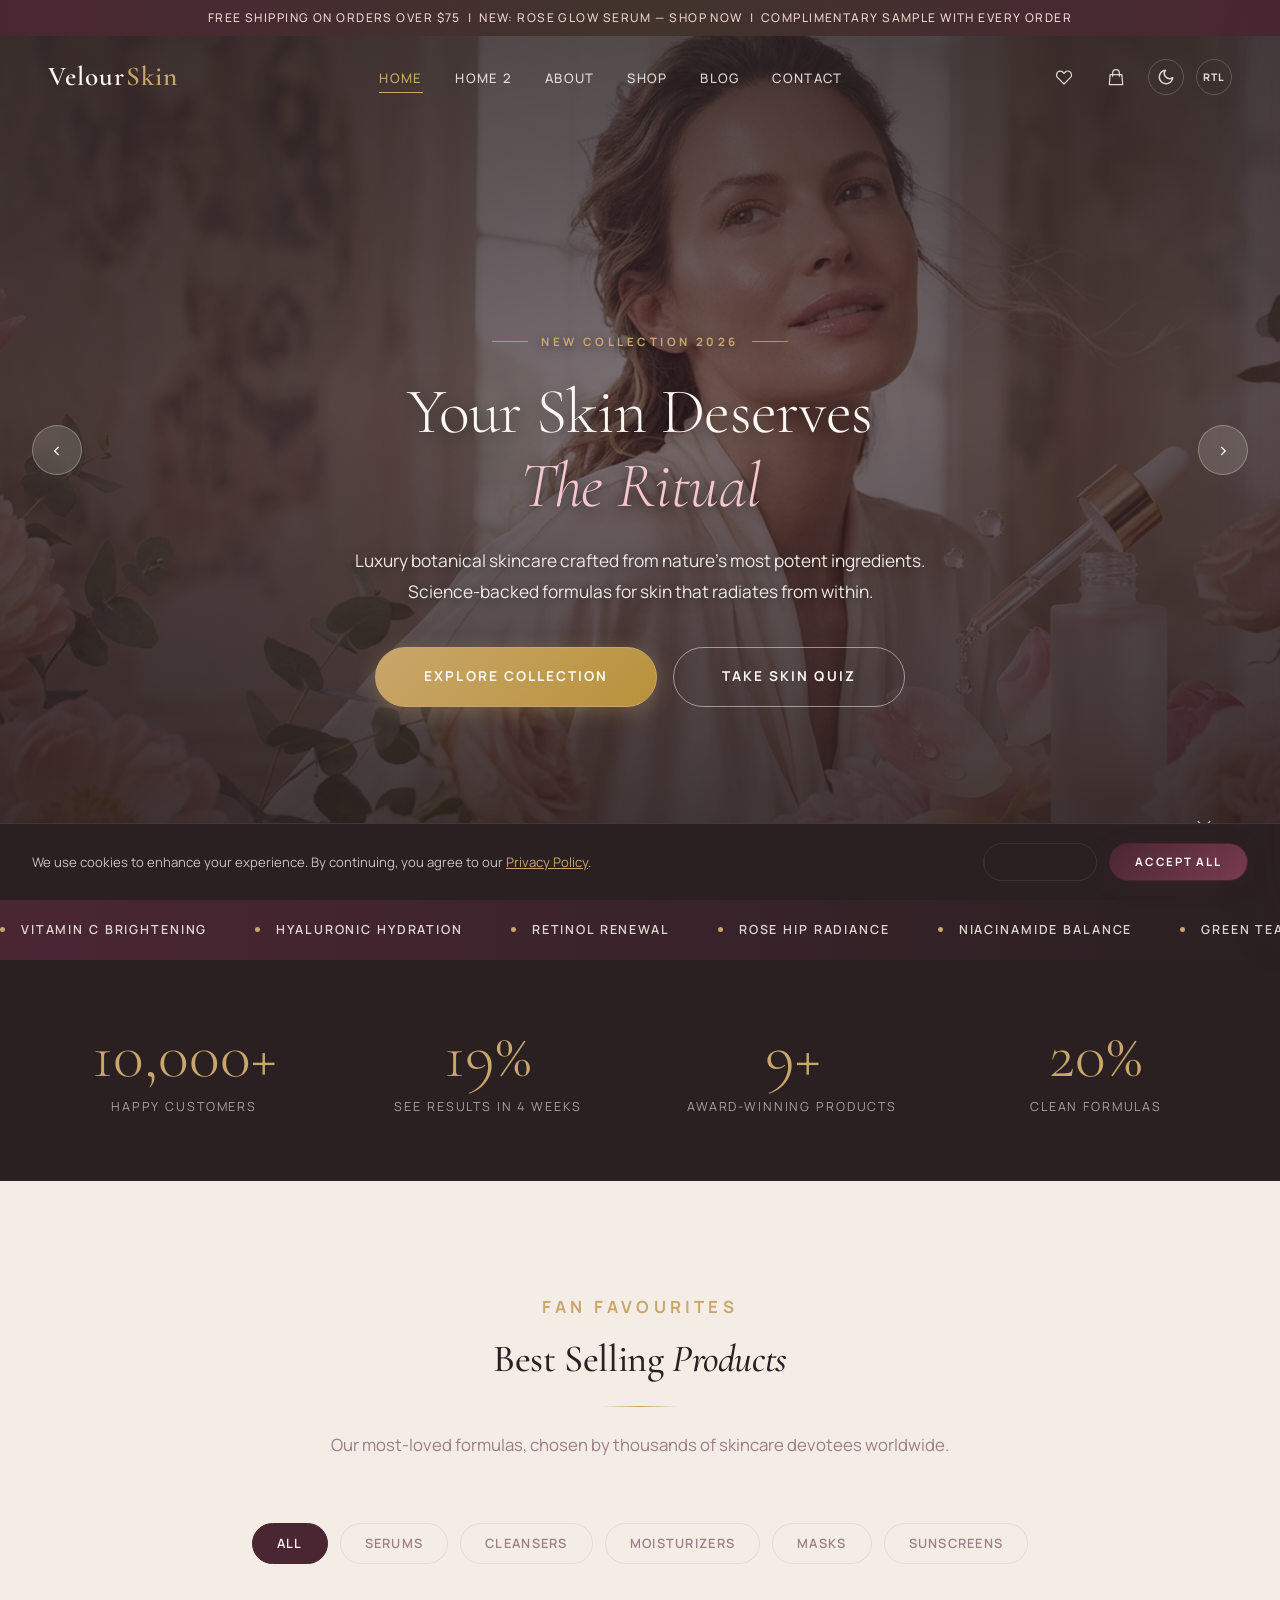
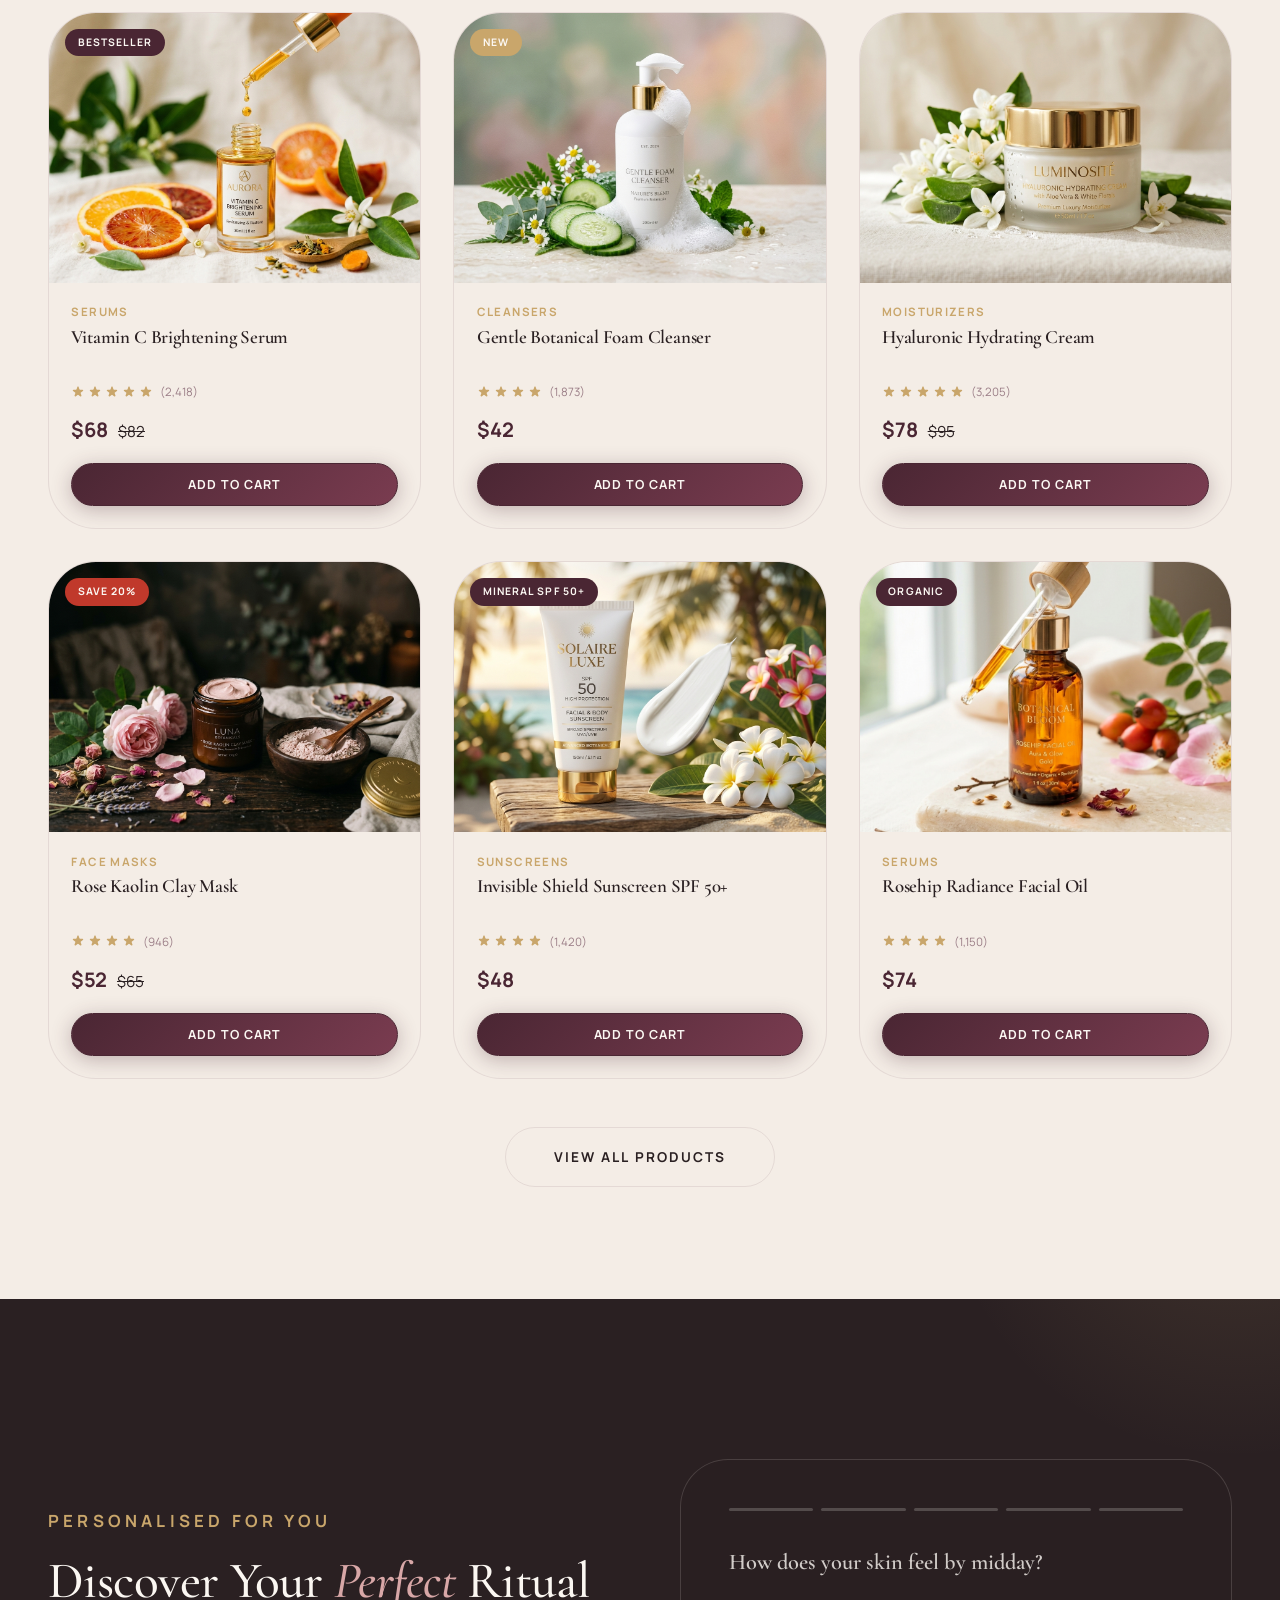
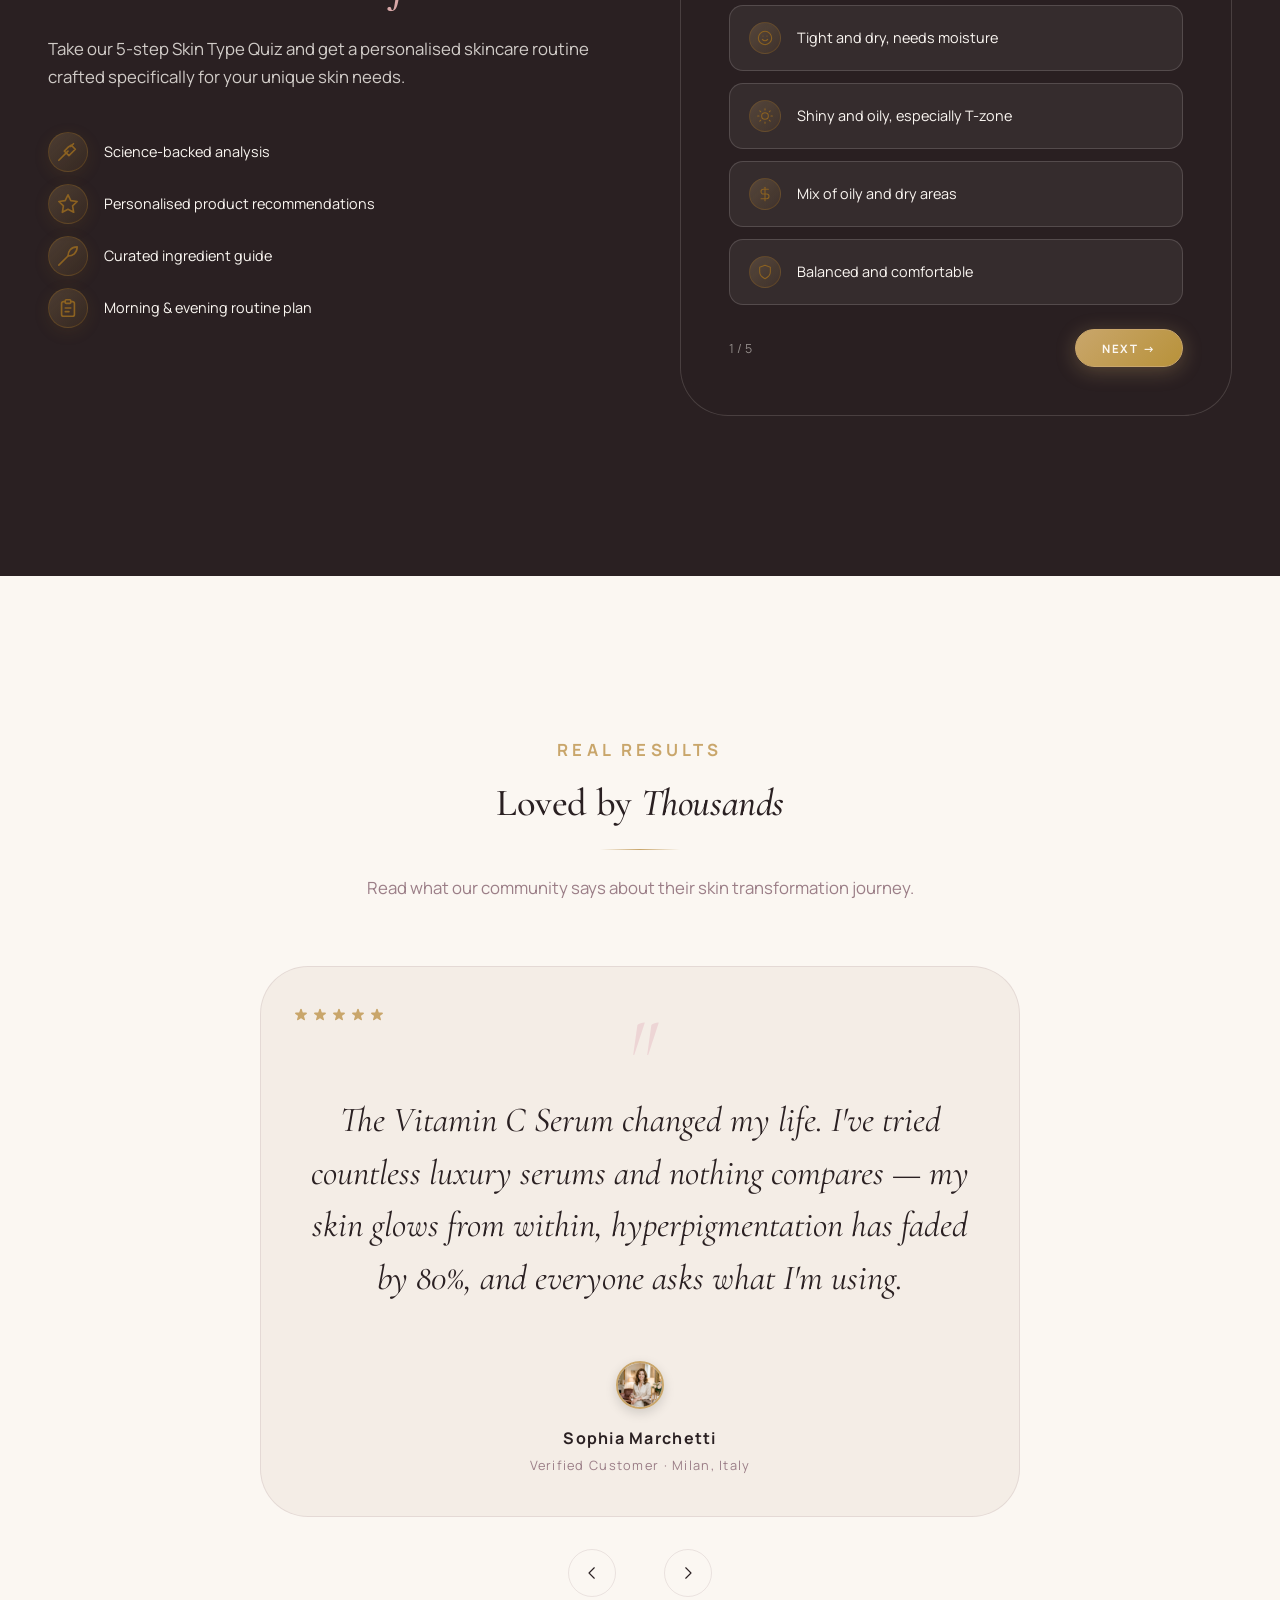
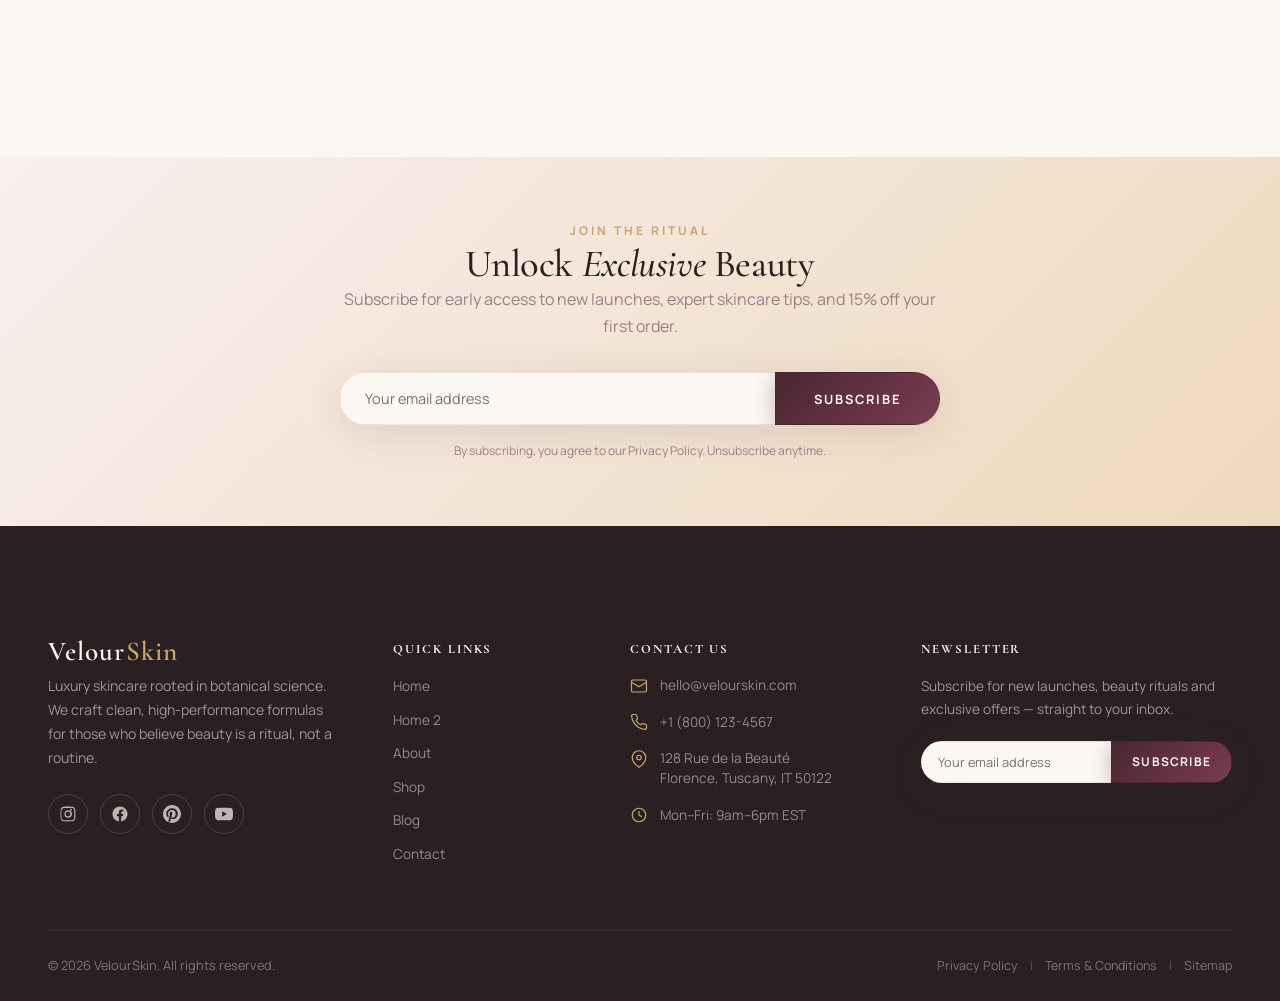
==== index.html @ eda36cdf "fix5" ====
﻿<!DOCTYPE html>
<html lang="en" dir="ltr" data-theme="light">
<head>
  <meta charset="UTF-8">
  <meta name="viewport" content="width=device-width, initial-scale=1.0">
  <meta name="description" content="VelourSkin — Ultra-luxury skincare & beauty products. Shop serums, moisturizers, cleansers & more. Science-backed botanical skincare for radiant skin.">
  <meta name="keywords" content="luxury skincare, beauty products, serums, moisturizers, cleansers, sunscreen, face masks">
  <meta property="og:title" content="VelourSkin — Luxury Skincare & Beauty Store">
  <meta property="og:description" content="Discover the finest botanical skincare rituals crafted for luminous skin.">
  <title>VelourSkin — Luxury Skincare & Beauty Store</title>
  <link rel="preconnect" href="https://fonts.googleapis.com">
  <link rel="preconnect" href="https://fonts.gstatic.com" crossorigin>
  <link href="https://fonts.googleapis.com/css2?family=Cormorant+Garamond:ital,wght@0,300;0,400;0,500;0,600;0,700;1,300;1,400;1,500&family=Manrope:wght@200;300;400;500;600;700;800&display=swap" rel="stylesheet">
  <link rel="stylesheet" href="assets/css/style.css">
  <link rel="stylesheet" href="assets/css/extended.css">
  <link rel="stylesheet" href="assets/css/icons.css">
</head>
<body>
  <!-- Nav Mount -->
  <div id="navMount"></div>

  <main>
    <!-- ── SECTION 1: Hero Slider ──────────────────────────── -->
    <section id="heroSlider" class="hero-slider" aria-label="Featured collections">
      <!-- Slide 1 -->
      <div class="hero-slide active">
        <div class="hero-slide-bg" style="background-image:url('assets/images/hero-main.jpg')"></div>
        <div class="hero-overlay"></div>
        <div class="container">
          <div class="hero-content">
            <div class="hero-tag">
              <span class="hero-tag-line"></span>
              <span>New Collection 2026</span>
              <span class="hero-tag-line"></span>
            </div>
            <h1 class="hero-title">Your Skin Deserves<br><em>The Ritual</em></h1>
            <p class="hero-subtitle">Luxury botanical skincare crafted from nature's most potent ingredients. Science-backed formulas for skin that radiates from within.</p>
            <div class="hero-actions">
              <a href="services.html" class="btn btn-secondary btn-lg">Explore Collection</a>
              <a href="#skinQuizSection" class="btn btn-outline btn-lg">Take Skin Quiz</a>
            </div>
          </div>
        </div>
      </div>

      <!-- Slide 2 -->
      <div class="hero-slide">
        <div class="hero-slide-bg" style="background-image:url('assets/images/hero-slider2.jpg')"></div>
        <div class="hero-overlay"></div>
        <div class="container">
          <div class="hero-content">
            <div class="hero-tag">
              <span class="hero-tag-line"></span>
              <span>Bestseller Collection</span>
              <span class="hero-tag-line"></span>
            </div>
            <h1 class="hero-title">Botanical Science<br><em>Meets Pure Radiance</em></h1>
            <p class="hero-subtitle">Our award-winning serum with Vitamin C, Niacinamide & Hyaluronic Acid. See visible brightening in just 7 days.</p>
            <div class="hero-actions">
              <a href="services.html#serums" class="btn btn-secondary btn-lg">Shop Serums</a>
              <a href="blog.html" class="btn btn-outline btn-lg">Learn More</a>
            </div>
          </div>
        </div>
      </div>

      <!-- Slide 3 -->
      <div class="hero-slide">
        <div class="hero-slide-bg" style="background-image:url('assets/images/skincare-routine.jpg')"></div>
        <div class="hero-overlay"></div>
        <div class="container">
          <div class="hero-content">
            <div class="hero-tag">
              <span class="hero-tag-line"></span>
              <span>Bundle &amp; Save</span>
              <span class="hero-tag-line"></span>
            </div>
            <h1 class="hero-title">Curated Beauty Sets<br><em>For Every Skin Type</em></h1>
            <p class="hero-subtitle">Curated skincare sets for morning & evening routines. Everything your skin needs, beautifully packaged.</p>
            <div class="hero-actions">
              <a href="services.html#bundles" class="btn btn-secondary btn-lg">Shop Bundles</a>
              <a href="about.html" class="btn btn-outline btn-lg">Our Story</a>
            </div>
          </div>
        </div>
      </div>

      <!-- Controls -->
      <div class="hero-controls" role="tablist" aria-label="Slide navigation">
        <button class="hero-dot active" id="heroDot0" role="tab" aria-selected="true" aria-label="Slide 1"></button>
        <button class="hero-dot" id="heroDot1" role="tab" aria-selected="false" aria-label="Slide 2"></button>
        <button class="hero-dot" id="heroDot2" role="tab" aria-selected="false" aria-label="Slide 3"></button>
      </div>
      <button id="heroPrev" style="position:absolute;left:2rem;top:50%;transform:translateY(-50%);z-index:10;width:50px;height:50px;border-radius:50%;background:rgba(251,247,242,.15);backdrop-filter:blur(10px);border:1px solid rgba(251,247,242,.3);color:#fff;font-size:1.2rem;display:flex;align-items:center;justify-content:center;transition:all .3s;" aria-label="Previous slide">‹</button>
      <button id="heroNext" style="position:absolute;right:2rem;top:50%;transform:translateY(-50%);z-index:10;width:50px;height:50px;border-radius:50%;background:rgba(251,247,242,.15);backdrop-filter:blur(10px);border:1px solid rgba(251,247,242,.3);color:#fff;font-size:1.2rem;display:flex;align-items:center;justify-content:center;transition:all .3s;" aria-label="Next slide">›</button>

      <div class="hero-scroll" aria-hidden="true">
        <svg xmlns="http://www.w3.org/2000/svg" fill="none" viewBox="0 0 24 24"><path stroke-linecap="round" stroke-linejoin="round" stroke-width="1.5" d="M19 9l-7 7-7-7"/></svg>
        Scroll
      </div>
    </section>

    <!-- ── SECTION 2: Marquee ──────────────────────────────── -->
    <div class="marquee-section" aria-hidden="true">
      <div class="marquee-track">
        <span class="marquee-item"><span class="dot"></span> Vitamin C Brightening</span>
        <span class="marquee-item"><span class="dot"></span> Hyaluronic Hydration</span>
        <span class="marquee-item"><span class="dot"></span> Retinol Renewal</span>
        <span class="marquee-item"><span class="dot"></span> Rose Hip Radiance</span>
        <span class="marquee-item"><span class="dot"></span> Niacinamide Balance</span>
        <span class="marquee-item"><span class="dot"></span> Green Tea Antioxidant</span>
        <span class="marquee-item"><span class="dot"></span> Peptide Complex</span>
        <span class="marquee-item"><span class="dot"></span> Ceramide Repair</span>
        <span class="marquee-item"><span class="dot"></span> Bakuchiol Renew</span>
        <!-- Duplicated for seamless loop -->
        <span class="marquee-item"><span class="dot"></span> Vitamin C Brightening</span>
        <span class="marquee-item"><span class="dot"></span> Hyaluronic Hydration</span>
        <span class="marquee-item"><span class="dot"></span> Retinol Renewal</span>
        <span class="marquee-item"><span class="dot"></span> Rose Hip Radiance</span>
        <span class="marquee-item"><span class="dot"></span> Niacinamide Balance</span>
        <span class="marquee-item"><span class="dot"></span> Green Tea Antioxidant</span>
        <span class="marquee-item"><span class="dot"></span> Peptide Complex</span>
        <span class="marquee-item"><span class="dot"></span> Ceramide Repair</span>
        <span class="marquee-item"><span class="dot"></span> Bakuchiol Renew</span>
      </div>
    </div>

    <!-- ── SECTION 5: Stats ────────────────────────────────── -->
    <section class="stats-section section-sm">
      <div class="container">
        <div class="stats-grid">
          <div class="text-center reveal">
            <div class="stat-value" data-count="50000" data-suffix="+">0</div>
            <p class="stat-label">Happy Customers</p>
          </div>
          <div class="text-center reveal reveal-delay-1">
            <div class="stat-value" data-count="96" data-suffix="%">0</div>
            <p class="stat-label">See Results in 4 Weeks</p>
          </div>
          <div class="text-center reveal reveal-delay-2">
            <div class="stat-value" data-count="48" data-suffix="+">0</div>
            <p class="stat-label">Award-Winning Products</p>
          </div>
          <div class="text-center reveal reveal-delay-3">
            <div class="stat-value" data-count="100" data-suffix="%">0</div>
            <p class="stat-label">Clean Formulas</p>
          </div>
        </div>
      </div>
    </section>

    <!-- ── SECTION 3: Best Sellers ─────────────────────────── -->
    <section class="bestsellers">
      <div class="container">
        <div class="section-header reveal">
          <p class="subtitle">Fan Favourites</p>
          <h2>Best Selling <em>Products</em></h2>
          <div class="section-divider"></div>
          <p>Our most-loved formulas, chosen by thousands of skincare devotees worldwide.</p>
        </div>

        <div class="skin-type-tabs reveal" style="margin-bottom:3rem">
          <button class="skin-tab active" onclick="filterProducts('all')">All</button>
          <button class="skin-tab" onclick="filterProducts('serum')">Serums</button>
          <button class="skin-tab" onclick="filterProducts('cleanser')">Cleansers</button>
          <button class="skin-tab" onclick="filterProducts('moisturizer')">Moisturizers</button>
          <button class="skin-tab" onclick="filterProducts('mask')">Masks</button>
          <button class="skin-tab" onclick="filterProducts('sunscreen')">Sunscreens</button>
        </div>

        <div class="product-grid" id="productGrid">
          <!-- Serum -->
          <article class="product-card reveal reveal-delay-1" data-category="serum">
            <div class="product-card-image">
              <span class="product-card-badge">Bestseller</span>
              <img src="assets/images/serum-product.jpg" alt="Vitamin C Brightening Serum" loading="lazy">
              <div class="product-card-actions">
                <button class="product-card-action" data-wishlist="serum-vitc" aria-label="Add to wishlist">
                  <svg xmlns="http://www.w3.org/2000/svg" fill="none" viewBox="0 0 24 24" stroke="currentColor" width="16" height="16"><path stroke-linecap="round" stroke-linejoin="round" d="M4.318 6.318a4.5 4.5 0 000 6.364L12 20.364l7.682-7.682a4.5 4.5 0 00-6.364-6.364L12 7.636l-1.318-1.318a4.5 4.5 0 00-6.364 0z"/></svg>
                </button>
              </div>
            </div>
            <div class="product-card-body">
              <p class="product-card-category">Serums</p>
              <h3 class="product-card-title">Vitamin C Brightening Serum</h3>
              <div class="product-card-stars" aria-label="4.9 out of 5 stars">
                <svg viewBox="0 0 20 20"><path d="M9.049 2.927c.3-.921 1.603-.921 1.902 0l1.07 3.292a1 1 0 00.95.69h3.462c.969 0 1.371 1.24.588 1.81l-2.8 2.034a1 1 0 00-.364 1.118l1.07 3.292c.3.921-.755 1.688-1.54 1.118l-2.8-2.034a1 1 0 00-1.175 0l-2.8 2.034c-.784.57-1.838-.197-1.539-1.118l1.07-3.292a1 1 0 00-.364-1.118L2.98 8.72c-.783-.57-.38-1.81.588-1.81h3.461a1 1 0 00.951-.69l1.07-3.292z"/></svg>
                <svg viewBox="0 0 20 20"><path d="M9.049 2.927c.3-.921 1.603-.921 1.902 0l1.07 3.292a1 1 0 00.95.69h3.462c.969 0 1.371 1.24.588 1.81l-2.8 2.034a1 1 0 00-.364 1.118l1.07 3.292c.3.921-.755 1.688-1.54 1.118l-2.8-2.034a1 1 0 00-1.175 0l-2.8 2.034c-.784.57-1.838-.197-1.539-1.118l1.07-3.292a1 1 0 00-.364-1.118L2.98 8.72c-.783-.57-.38-1.81.588-1.81h3.461a1 1 0 00.951-.69l1.07-3.292z"/></svg>
                <svg viewBox="0 0 20 20"><path d="M9.049 2.927c.3-.921 1.603-.921 1.902 0l1.07 3.292a1 1 0 00.95.69h3.462c.969 0 1.371 1.24.588 1.81l-2.8 2.034a1 1 0 00-.364 1.118l1.07 3.292c.3.921-.755 1.688-1.54 1.118l-2.8-2.034a1 1 0 00-1.175 0l-2.8 2.034c-.784.57-1.838-.197-1.539-1.118l1.07-3.292a1 1 0 00-.364-1.118L2.98 8.72c-.783-.57-.38-1.81.588-1.81h3.461a1 1 0 00.951-.69l1.07-3.292z"/></svg>
                <svg viewBox="0 0 20 20"><path d="M9.049 2.927c.3-.921 1.603-.921 1.902 0l1.07 3.292a1 1 0 00.95.69h3.462c.969 0 1.371 1.24.588 1.81l-2.8 2.034a1 1 0 00-.364 1.118l1.07 3.292c.3.921-.755 1.688-1.54 1.118l-2.8-2.034a1 1 0 00-1.175 0l-2.8 2.034c-.784.57-1.838-.197-1.539-1.118l1.07-3.292a1 1 0 00-.364-1.118L2.98 8.72c-.783-.57-.38-1.81.588-1.81h3.461a1 1 0 00.951-.69l1.07-3.292z"/></svg>
                <svg viewBox="0 0 20 20"><path d="M9.049 2.927c.3-.921 1.603-.921 1.902 0l1.07 3.292a1 1 0 00.95.69h3.462c.969 0 1.371 1.24.588 1.81l-2.8 2.034a1 1 0 00-.364 1.118l1.07 3.292c.3.921-.755 1.688-1.54 1.118l-2.8-2.034a1 1 0 00-1.175 0l-2.8 2.034c-.784.57-1.838-.197-1.539-1.118l1.07-3.292a1 1 0 00-.364-1.118L2.98 8.72c-.783-.57-.38-1.81.588-1.81h3.461a1 1 0 00.951-.69l1.07-3.292z"/></svg>
                <span style="font-size:.72rem;color:var(--text-secondary);margin-left:.25rem">(2,418)</span>
              </div>
              <div class="product-card-price">
                <span class="price-current">$68</span>
                <span class="price-original">$82</span>
              </div>
            </div>
            <div class="product-card-footer">
              <button class="btn btn-primary" style="width:100%;justify-content:center" data-add-cart="serum-vitc" data-name="Vitamin C Brightening Serum" data-price="68">Add to Cart</button>
            </div>
          </article>

          <!-- Cleanser -->
          <article class="product-card reveal reveal-delay-2" data-category="cleanser">
            <div class="product-card-image">
              <span class="product-card-badge new">New</span>
              <img src="assets/images/cleanser-product.jpg" alt="Gentle Foam Cleanser" loading="lazy">
              <div class="product-card-actions">
                <button class="product-card-action" data-wishlist="cleanser-foam" aria-label="Add to wishlist">
                  <svg xmlns="http://www.w3.org/2000/svg" fill="none" viewBox="0 0 24 24" stroke="currentColor" width="16" height="16"><path stroke-linecap="round" stroke-linejoin="round" d="M4.318 6.318a4.5 4.5 0 000 6.364L12 20.364l7.682-7.682a4.5 4.5 0 00-6.364-6.364L12 7.636l-1.318-1.318a4.5 4.5 0 00-6.364 0z"/></svg>
                </button>
              </div>
            </div>
            <div class="product-card-body">
              <p class="product-card-category">Cleansers</p>
              <h3 class="product-card-title">Gentle Botanical Foam Cleanser</h3>
              <div class="product-card-stars" aria-label="4.8 out of 5">
                <svg viewBox="0 0 20 20"><path d="M9.049 2.927c.3-.921 1.603-.921 1.902 0l1.07 3.292a1 1 0 00.95.69h3.462c.969 0 1.371 1.24.588 1.81l-2.8 2.034a1 1 0 00-.364 1.118l1.07 3.292c.3.921-.755 1.688-1.54 1.118l-2.8-2.034a1 1 0 00-1.175 0l-2.8 2.034c-.784.57-1.838-.197-1.539-1.118l1.07-3.292a1 1 0 00-.364-1.118L2.98 8.72c-.783-.57-.38-1.81.588-1.81h3.461a1 1 0 00.951-.69l1.07-3.292z"/></svg>
                <svg viewBox="0 0 20 20"><path d="M9.049 2.927c.3-.921 1.603-.921 1.902 0l1.07 3.292a1 1 0 00.95.69h3.462c.969 0 1.371 1.24.588 1.81l-2.8 2.034a1 1 0 00-.364 1.118l1.07 3.292c.3.921-.755 1.688-1.54 1.118l-2.8-2.034a1 1 0 00-1.175 0l-2.8 2.034c-.784.57-1.838-.197-1.539-1.118l1.07-3.292a1 1 0 00-.364-1.118L2.98 8.72c-.783-.57-.38-1.81.588-1.81h3.461a1 1 0 00.951-.69l1.07-3.292z"/></svg>
                <svg viewBox="0 0 20 20"><path d="M9.049 2.927c.3-.921 1.603-.921 1.902 0l1.07 3.292a1 1 0 00.95.69h3.462c.969 0 1.371 1.24.588 1.81l-2.8 2.034a1 1 0 00-.364 1.118l1.07 3.292c.3.921-.755 1.688-1.54 1.118l-2.8-2.034a1 1 0 00-1.175 0l-2.8 2.034c-.784.57-1.838-.197-1.539-1.118l1.07-3.292a1 1 0 00-.364-1.118L2.98 8.72c-.783-.57-.38-1.81.588-1.81h3.461a1 1 0 00.951-.69l1.07-3.292z"/></svg>
                <svg viewBox="0 0 20 20"><path d="M9.049 2.927c.3-.921 1.603-.921 1.902 0l1.07 3.292a1 1 0 00.95.69h3.462c.969 0 1.371 1.24.588 1.81l-2.8 2.034a1 1 0 00-.364 1.118l1.07 3.292c.3.921-.755 1.688-1.54 1.118l-2.8-2.034a1 1 0 00-1.175 0l-2.8 2.034c-.784.57-1.838-.197-1.539-1.118l1.07-3.292a1 1 0 00-.364-1.118L2.98 8.72c-.783-.57-.38-1.81.588-1.81h3.461a1 1 0 00.951-.69l1.07-3.292z"/></svg>
                <span style="font-size:.72rem;color:var(--text-secondary);margin-left:.25rem">(1,873)</span>
              </div>
              <div class="product-card-price"><span class="price-current">$42</span></div>
            </div>
            <div class="product-card-footer">
              <button class="btn btn-primary" style="width:100%;justify-content:center" data-add-cart="cleanser-foam" data-name="Gentle Foam Cleanser" data-price="42">Add to Cart</button>
            </div>
          </article>

          <!-- Moisturizer -->
          <article class="product-card reveal reveal-delay-3" data-category="moisturizer">
            <div class="product-card-image">
              <img src="assets/images/moisturizer-product.jpg" alt="Hyaluronic Hydrating Cream" loading="lazy">
              <div class="product-card-actions">
                <button class="product-card-action" data-wishlist="moisturizer-ha" aria-label="Add to wishlist">
                  <svg xmlns="http://www.w3.org/2000/svg" fill="none" viewBox="0 0 24 24" stroke="currentColor" width="16" height="16"><path stroke-linecap="round" stroke-linejoin="round" d="M4.318 6.318a4.5 4.5 0 000 6.364L12 20.364l7.682-7.682a4.5 4.5 0 00-6.364-6.364L12 7.636l-1.318-1.318a4.5 4.5 0 00-6.364 0z"/></svg>
                </button>
              </div>
            </div>
            <div class="product-card-body">
              <p class="product-card-category">Moisturizers</p>
              <h3 class="product-card-title">Hyaluronic Hydrating Cream</h3>
              <div class="product-card-stars"><svg viewBox="0 0 20 20"><path d="M9.049 2.927c.3-.921 1.603-.921 1.902 0l1.07 3.292a1 1 0 00.95.69h3.462c.969 0 1.371 1.24.588 1.81l-2.8 2.034a1 1 0 00-.364 1.118l1.07 3.292c.3.921-.755 1.688-1.54 1.118l-2.8-2.034a1 1 0 00-1.175 0l-2.8 2.034c-.784.57-1.838-.197-1.539-1.118l1.07-3.292a1 1 0 00-.364-1.118L2.98 8.72c-.783-.57-.38-1.81.588-1.81h3.461a1 1 0 00.951-.69l1.07-3.292z"/></svg><svg viewBox="0 0 20 20"><path d="M9.049 2.927c.3-.921 1.603-.921 1.902 0l1.07 3.292a1 1 0 00.95.69h3.462c.969 0 1.371 1.24.588 1.81l-2.8 2.034a1 1 0 00-.364 1.118l1.07 3.292c.3.921-.755 1.688-1.54 1.118l-2.8-2.034a1 1 0 00-1.175 0l-2.8 2.034c-.784.57-1.838-.197-1.539-1.118l1.07-3.292a1 1 0 00-.364-1.118L2.98 8.72c-.783-.57-.38-1.81.588-1.81h3.461a1 1 0 00.951-.69l1.07-3.292z"/></svg><svg viewBox="0 0 20 20"><path d="M9.049 2.927c.3-.921 1.603-.921 1.902 0l1.07 3.292a1 1 0 00.95.69h3.462c.969 0 1.371 1.24.588 1.81l-2.8 2.034a1 1 0 00-.364 1.118l1.07 3.292c.3.921-.755 1.688-1.54 1.118l-2.8-2.034a1 1 0 00-1.175 0l-2.8 2.034c-.784.57-1.838-.197-1.539-1.118l1.07-3.292a1 1 0 00-.364-1.118L2.98 8.72c-.783-.57-.38-1.81.588-1.81h3.461a1 1 0 00.951-.69l1.07-3.292z"/></svg><svg viewBox="0 0 20 20"><path d="M9.049 2.927c.3-.921 1.603-.921 1.902 0l1.07 3.292a1 1 0 00.95.69h3.462c.969 0 1.371 1.24.588 1.81l-2.8 2.034a1 1 0 00-.364 1.118l1.07 3.292c.3.921-.755 1.688-1.54 1.118l-2.8-2.034a1 1 0 00-1.175 0l-2.8 2.034c-.784.57-1.838-.197-1.539-1.118l1.07-3.292a1 1 0 00-.364-1.118L2.98 8.72c-.783-.57-.38-1.81.588-1.81h3.461a1 1 0 00.951-.69l1.07-3.292z"/></svg><svg viewBox="0 0 20 20"><path d="M9.049 2.927c.3-.921 1.603-.921 1.902 0l1.07 3.292a1 1 0 00.95.69h3.462c.969 0 1.371 1.24.588 1.81l-2.8 2.034a1 1 0 00-.364 1.118l1.07 3.292c.3.921-.755 1.688-1.54 1.118l-2.8-2.034a1 1 0 00-1.175 0l-2.8 2.034c-.784.57-1.838-.197-1.539-1.118l1.07-3.292a1 1 0 00-.364-1.118L2.98 8.72c-.783-.57-.38-1.81.588-1.81h3.461a1 1 0 00.951-.69l1.07-3.292z"/></svg><span style="font-size:.72rem;color:var(--text-secondary);margin-left:.25rem">(3,205)</span></div>
              <div class="product-card-price"><span class="price-current">$78</span><span class="price-original">$95</span></div>
            </div>
            <div class="product-card-footer">
              <button class="btn btn-primary" style="width:100%;justify-content:center" data-add-cart="moisturizer-ha" data-name="Hyaluronic Hydrating Cream" data-price="78">Add to Cart</button>
            </div>
          </article>

          <!-- Face Mask -->
          <article class="product-card reveal reveal-delay-4" data-category="mask">
            <div class="product-card-image">
              <span class="product-card-badge sale">Save 20%</span>
              <img src="assets/images/facemask-product.jpg" alt="Rose Kaolin Clay Mask" loading="lazy">
              <div class="product-card-actions">
                <button class="product-card-action" data-wishlist="mask-rose" aria-label="Add to wishlist">
                  <svg xmlns="http://www.w3.org/2000/svg" fill="none" viewBox="0 0 24 24" stroke="currentColor" width="16" height="16"><path stroke-linecap="round" stroke-linejoin="round" d="M4.318 6.318a4.5 4.5 0 000 6.364L12 20.364l7.682-7.682a4.5 4.5 0 00-6.364-6.364L12 7.636l-1.318-1.318a4.5 4.5 0 00-6.364 0z"/></svg>
                </button>
              </div>
            </div>
            <div class="product-card-body">
              <p class="product-card-category">Face Masks</p>
              <h3 class="product-card-title">Rose Kaolin Clay Mask</h3>
              <div class="product-card-stars"><svg viewBox="0 0 20 20"><path d="M9.049 2.927c.3-.921 1.603-.921 1.902 0l1.07 3.292a1 1 0 00.95.69h3.462c.969 0 1.371 1.24.588 1.81l-2.8 2.034a1 1 0 00-.364 1.118l1.07 3.292c.3.921-.755 1.688-1.54 1.118l-2.8-2.034a1 1 0 00-1.175 0l-2.8 2.034c-.784.57-1.838-.197-1.539-1.118l1.07-3.292a1 1 0 00-.364-1.118L2.98 8.72c-.783-.57-.38-1.81.588-1.81h3.461a1 1 0 00.951-.69l1.07-3.292z"/></svg><svg viewBox="0 0 20 20"><path d="M9.049 2.927c.3-.921 1.603-.921 1.902 0l1.07 3.292a1 1 0 00.95.69h3.462c.969 0 1.371 1.24.588 1.81l-2.8 2.034a1 1 0 00-.364 1.118l1.07 3.292c.3.921-.755 1.688-1.54 1.118l-2.8-2.034a1 1 0 00-1.175 0l-2.8 2.034c-.784.57-1.838-.197-1.539-1.118l1.07-3.292a1 1 0 00-.364-1.118L2.98 8.72c-.783-.57-.38-1.81.588-1.81h3.461a1 1 0 00.951-.69l1.07-3.292z"/></svg><svg viewBox="0 0 20 20"><path d="M9.049 2.927c.3-.921 1.603-.921 1.902 0l1.07 3.292a1 1 0 00.95.69h3.462c.969 0 1.371 1.24.588 1.81l-2.8 2.034a1 1 0 00-.364 1.118l1.07 3.292c.3.921-.755 1.688-1.54 1.118l-2.8-2.034a1 1 0 00-1.175 0l-2.8 2.034c-.784.57-1.838-.197-1.539-1.118l1.07-3.292a1 1 0 00-.364-1.118L2.98 8.72c-.783-.57-.38-1.81.588-1.81h3.461a1 1 0 00.951-.69l1.07-3.292z"/></svg><svg viewBox="0 0 20 20"><path d="M9.049 2.927c.3-.921 1.603-.921 1.902 0l1.07 3.292a1 1 0 00.95.69h3.462c.969 0 1.371 1.24.588 1.81l-2.8 2.034a1 1 0 00-.364 1.118l1.07 3.292c.3.921-.755 1.688-1.54 1.118l-2.8-2.034a1 1 0 00-1.175 0l-2.8 2.034c-.784.57-1.838-.197-1.539-1.118l1.07-3.292a1 1 0 00-.364-1.118L2.98 8.72c-.783-.57-.38-1.81.588-1.81h3.461a1 1 0 00.951-.69l1.07-3.292z"/></svg><span style="font-size:.72rem;color:var(--text-secondary);margin-left:.25rem">(946)</span></div>
              <div class="product-card-price"><span class="price-current">$52</span><span class="price-original">$65</span></div>
            </div>
            <div class="product-card-footer">
              <button class="btn btn-primary" style="width:100%;justify-content:center" data-add-cart="mask-rose" data-name="Rose Kaolin Clay Mask" data-price="52">Add to Cart</button>
            </div>
          </article>
          <!-- Sunscreen (Product 5) -->
          <article class="product-card reveal reveal-delay-1" data-category="sunscreen">
            <div class="product-card-image">
              <span class="product-card-badge">Mineral SPF 50+</span>
              <img src="assets/images/sunscreen-product.jpg" alt="Invisible Shield Sunscreen SPF 50+" loading="lazy">
              <div class="product-card-actions">
                <button class="product-card-action" data-wishlist="sunscreen-spf50" aria-label="Add to wishlist">
                  <svg xmlns="http://www.w3.org/2000/svg" fill="none" viewBox="0 0 24 24" stroke="currentColor" width="16" height="16"><path stroke-linecap="round" stroke-linejoin="round" d="M4.318 6.318a4.5 4.5 0 000 6.364L12 20.364l7.682-7.682a4.5 4.5 0 00-6.364-6.364L12 7.636l-1.318-1.318a4.5 4.5 0 00-6.364 0z"/></svg>
                </button>
              </div>
            </div>
            <div class="product-card-body">
              <p class="product-card-category">Sunscreens</p>
              <h3 class="product-card-title">Invisible Shield Sunscreen SPF 50+</h3>
              <div class="product-card-stars" aria-label="4.9 out of 5 stars">
                <svg viewBox="0 0 20 20"><path d="M9.049 2.927c.3-.921 1.603-.921 1.902 0l1.07 3.292a1 1 0 00.95.69h3.462c.969 0 1.371 1.24.588 1.81l-2.8 2.034a1 1 0 00-.364 1.118l1.07 3.292c.3.921-.755 1.688-1.54 1.118l-2.8-2.034a1 1 0 00-1.175 0l-2.8 2.034c-.784.57-1.838-.197-1.539-1.118l1.07-3.292a1 1 0 00-.364-1.118L2.98 8.72c-.783-.57-.38-1.81.588-1.81h3.461a1 1 0 00.951-.69l1.07-3.292z"/></svg>
                <svg viewBox="0 0 20 20"><path d="M9.049 2.927c.3-.921 1.603-.921 1.902 0l1.07 3.292a1 1 0 00.95.69h3.462c.969 0 1.371 1.24.588 1.81l-2.8 2.034a1 1 0 00-.364 1.118l1.07 3.292c.3.921-.755 1.688-1.54 1.118l-2.8-2.034a1 1 0 00-1.175 0l-2.8 2.034c-.784.57-1.838-.197-1.539-1.118l1.07-3.292a1 1 0 00-.364-1.118L2.98 8.72c-.783-.57-.38-1.81.588-1.81h3.461a1 1 0 00.951-.69l1.07-3.292z"/></svg>
                <svg viewBox="0 0 20 20"><path d="M9.049 2.927c.3-.921 1.603-.921 1.902 0l1.07 3.292a1 1 0 00.95.69h3.462c.969 0 1.371 1.24.588 1.81l-2.8 2.034a1 1 0 00-.364 1.118l1.07 3.292c.3.921-.755 1.688-1.54 1.118l-2.8-2.034a1 1 0 00-1.175 0l-2.8 2.034c-.784.57-1.838-.197-1.539-1.118l1.07-3.292a1 1 0 00-.364-1.118L2.98 8.72c-.783-.57-.38-1.81.588-1.81h3.461a1 1 0 00.951-.69l1.07-3.292z"/></svg>
                <svg viewBox="0 0 20 20"><path d="M9.049 2.927c.3-.921 1.603-.921 1.902 0l1.07 3.292a1 1 0 00.95.69h3.462c.969 0 1.371 1.24.588 1.81l-2.8 2.034a1 1 0 00-.364 1.118l1.07 3.292c.3.921-.755 1.688-1.54 1.118l-2.8-2.034a1 1 0 00-1.175 0l-2.8 2.034c-.784.57-1.838-.197-1.539-1.118l1.07-3.292a1 1 0 00-.364-1.118L2.98 8.72c-.783-.57-.38-1.81.588-1.81h3.461a1 1 0 00.951-.69l1.07-3.292z"/></svg>
                <span style="font-size:.72rem;color:var(--text-secondary);margin-left:.25rem">(1,420)</span>
              </div>
              <div class="product-card-price"><span class="price-current">$48</span></div>
            </div>
            <div class="product-card-footer">
              <button class="btn btn-primary" style="width:100%;justify-content:center" data-add-cart="sunscreen-spf50" data-name="Invisible Shield Sunscreen SPF 50+" data-price="48">Add to Cart</button>
            </div>
          </article>

          <!-- Serum / Facial Oil (Product 6) -->
          <article class="product-card reveal reveal-delay-2" data-category="serum">
            <div class="product-card-image">
              <span class="product-card-badge">Organic</span>
              <img src="assets/images/rosehip-oil.jpg" alt="Rosehip Radiance Facial Oil" loading="lazy">
              <div class="product-card-actions">
                <button class="product-card-action" data-wishlist="oil-rosehip" aria-label="Add to wishlist">
                  <svg xmlns="http://www.w3.org/2000/svg" fill="none" viewBox="0 0 24 24" stroke="currentColor" width="16" height="16"><path stroke-linecap="round" stroke-linejoin="round" d="M4.318 6.318a4.5 4.5 0 000 6.364L12 20.364l7.682-7.682a4.5 4.5 0 00-6.364-6.364L12 7.636l-1.318-1.318a4.5 4.5 0 00-6.364 0z"/></svg>
                </button>
              </div>
            </div>
            <div class="product-card-body">
              <p class="product-card-category">Serums</p>
              <h3 class="product-card-title">Rosehip Radiance Facial Oil</h3>
              <div class="product-card-stars" aria-label="4.9 out of 5 stars">
                <svg viewBox="0 0 20 20"><path d="M9.049 2.927c.3-.921 1.603-.921 1.902 0l1.07 3.292a1 1 0 00.95.69h3.462c.969 0 1.371 1.24.588 1.81l-2.8 2.034a1 1 0 00-.364 1.118l1.07 3.292c.3.921-.755 1.688-1.54 1.118l-2.8-2.034a1 1 0 00-1.175 0l-2.8 2.034c-.784.57-1.838-.197-1.539-1.118l1.07-3.292a1 1 0 00-.364-1.118L2.98 8.72c-.783-.57-.38-1.81.588-1.81h3.461a1 1 0 00.951-.69l1.07-3.292z"/></svg>
                <svg viewBox="0 0 20 20"><path d="M9.049 2.927c.3-.921 1.603-.921 1.902 0l1.07 3.292a1 1 0 00.95.69h3.462c.969 0 1.371 1.24.588 1.81l-2.8 2.034a1 1 0 00-.364 1.118l1.07 3.292c.3.921-.755 1.688-1.54 1.118l-2.8-2.034a1 1 0 00-1.175 0l-2.8 2.034c-.784.57-1.838-.197-1.539-1.118l1.07-3.292a1 1 0 00-.364-1.118L2.98 8.72c-.783-.57-.38-1.81.588-1.81h3.461a1 1 0 00.951-.69l1.07-3.292z"/></svg>
                <svg viewBox="0 0 20 20"><path d="M9.049 2.927c.3-.921 1.603-.921 1.902 0l1.07 3.292a1 1 0 00.95.69h3.462c.969 0 1.371 1.24.588 1.81l-2.8 2.034a1 1 0 00-.364 1.118l1.07 3.292c.3.921-.755 1.688-1.54 1.118l-2.8-2.034a1 1 0 00-1.175 0l-2.8 2.034c-.784.57-1.838-.197-1.539-1.118l1.07-3.292a1 1 0 00-.364-1.118L2.98 8.72c-.783-.57-.38-1.81.588-1.81h3.461a1 1 0 00.951-.69l1.07-3.292z"/></svg>
                <svg viewBox="0 0 20 20"><path d="M9.049 2.927c.3-.921 1.603-.921 1.902 0l1.07 3.292a1 1 0 00.95.69h3.462c.969 0 1.371 1.24.588 1.81l-2.8 2.034a1 1 0 00-.364 1.118l1.07 3.292c.3.921-.755 1.688-1.54 1.118l-2.8-2.034a1 1 0 00-1.175 0l-2.8 2.034c-.784.57-1.838-.197-1.539-1.118l1.07-3.292a1 1 0 00-.364-1.118L2.98 8.72c-.783-.57-.38-1.81.588-1.81h3.461a1 1 0 00.951-.69l1.07-3.292z"/></svg>
                <span style="font-size:.72rem;color:var(--text-secondary);margin-left:.25rem">(1,150)</span>
              </div>
              <div class="product-card-price"><span class="price-current">$74</span></div>
            </div>
            <div class="product-card-footer">
              <button class="btn btn-primary" style="width:100%;justify-content:center" data-add-cart="oil-rosehip" data-name="Rosehip Radiance Facial Oil" data-price="74">Add to Cart</button>
            </div>
          </article>

        </div>

        <div class="text-center" style="margin-top:3rem">
          <a href="services.html" class="btn btn-outline-dark btn-lg">View All Products</a>
        </div>
      </div>
    </section>

    <!-- ── SECTION 4: Skin Quiz Teaser ─────────────────────── -->
    <section id="skinQuizSection" class="quiz-section section-lg">
      <div class="container">
        <div class="quiz-inner">
          <div class="quiz-content">
            <p class="subtitle">Personalised For You</p>
            <h2>Discover Your <em>Perfect</em> Ritual</h2>
            <p>Take our 5-step Skin Type Quiz and get a personalised skincare routine crafted specifically for your unique skin needs.</p>
            <div class="quiz-features">
              <div class="quiz-feature">
                <div class="quiz-feature-icon"><svg viewBox="0 0 24 24" fill="none" stroke="currentColor" stroke-width="1.5" stroke-linecap="round" stroke-linejoin="round" style="width:22px;height:22px"><path d="M2 21l10-10"/><path d="M12.5 6.5L8 11l5 5 7-7-4.5-4.5z"/><path d="M15 6l3-3"/></svg></div>
                <span>Science-backed analysis</span>
              </div>
              <div class="quiz-feature">
                <div class="quiz-feature-icon"><svg viewBox="0 0 24 24" fill="none" stroke="currentColor" stroke-width="1.5" stroke-linecap="round" stroke-linejoin="round" style="width:22px;height:22px"><path d="M12 2l3.09 6.26L22 9.27l-5 4.87 1.18 6.88L12 17.77l-6.18 3.25L7 14.14 2 9.27l6.91-1.01L12 2z"/></svg></div>
                <span>Personalised product recommendations</span>
              </div>
              <div class="quiz-feature">
                <div class="quiz-feature-icon"><svg viewBox="0 0 24 24" fill="none" stroke="currentColor" stroke-width="1.5" stroke-linecap="round" stroke-linejoin="round" style="width:22px;height:22px"><path d="M2 22L12 12"/><path d="M12 12C12 7 15 2 22 2c0 7-5 10-10 10z"/></svg></div>
                <span>Curated ingredient guide</span>
              </div>
              <div class="quiz-feature">
                <div class="quiz-feature-icon"><svg viewBox="0 0 24 24" fill="none" stroke="currentColor" stroke-width="1.5" stroke-linecap="round" stroke-linejoin="round" style="width:22px;height:22px"><path d="M9 5H7a2 2 0 0 0-2 2v12a2 2 0 0 0 2 2h10a2 2 0 0 0 2-2V7a2 2 0 0 0-2-2h-2"/><rect x="9" y="3" width="6" height="4" rx="1"/><line x1="9" y1="12" x2="15" y2="12"/><line x1="9" y1="16" x2="13" y2="16"/></svg></div>
                <span>Morning & evening routine plan</span>
              </div>
            </div>
          </div>

          <div>
            <div id="skinQuiz" class="quiz-card">
              <div class="quiz-progress" id="quizProgress" role="progressbar">
                <div class="quiz-progress-dot done"></div>
                <div class="quiz-progress-dot"></div>
                <div class="quiz-progress-dot"></div>
                <div class="quiz-progress-dot"></div>
                <div class="quiz-progress-dot"></div>
              </div>

              <!-- Step 1 -->
              <div class="quiz-step active">
                <p class="quiz-q">How does your skin feel by midday?</p>
                <div class="quiz-options">
                  <div class="quiz-option" data-value="dry"><span class="quiz-svg-icon"><svg viewBox="0 0 24 24" fill="none" stroke="currentColor" stroke-width="1.5" stroke-linecap="round" stroke-linejoin="round"><path d="M12 2C6.48 2 2 6.48 2 12s4.48 10 10 10 10-4.48 10-10S17.52 2 12 2z"/><path d="M8 14s1.5 2 4 2 4-2 4-2"/><line x1="9" y1="9" x2="9.01" y2="9"/><line x1="15" y1="9" x2="15.01" y2="9"/></svg></span> Tight and dry, needs moisture</div>
                  <div class="quiz-option" data-value="oily"><span class="quiz-svg-icon"><svg viewBox="0 0 24 24" fill="none" stroke="currentColor" stroke-width="1.5" stroke-linecap="round" stroke-linejoin="round"><circle cx="12" cy="12" r="5"/><line x1="12" y1="1" x2="12" y2="3"/><line x1="12" y1="21" x2="12" y2="23"/><line x1="4.22" y1="4.22" x2="5.64" y2="5.64"/><line x1="18.36" y1="18.36" x2="19.78" y2="19.78"/><line x1="1" y1="12" x2="3" y2="12"/><line x1="21" y1="12" x2="23" y2="12"/><line x1="4.22" y1="19.78" x2="5.64" y2="18.36"/><line x1="18.36" y1="5.64" x2="19.78" y2="4.22"/></svg></span> Shiny and oily, especially T-zone</div>
                  <div class="quiz-option" data-value="combo"><span class="quiz-svg-icon"><svg viewBox="0 0 24 24" fill="none" stroke="currentColor" stroke-width="1.5" stroke-linecap="round" stroke-linejoin="round"><line x1="12" y1="2" x2="12" y2="22"/><path d="M17 5H9.5a3.5 3.5 0 0 0 0 7h5a3.5 3.5 0 0 1 0 7H6"/></svg></span> Mix of oily and dry areas</div>
                  <div class="quiz-option" data-value="normal"><span class="quiz-svg-icon"><svg viewBox="0 0 24 24" fill="none" stroke="currentColor" stroke-width="1.5" stroke-linecap="round" stroke-linejoin="round"><path d="M12 22s8-4 8-10V5l-8-3-8 3v7c0 6 8 10 8 10z"/></svg></span> Balanced and comfortable</div>
                </div>
                <div class="quiz-nav">
                  <span class="quiz-step-count" id="quizStepCount">1 / 5</span>
                  <button id="quizNext" class="btn btn-secondary btn-sm">Next →</button>
                </div>
              </div>

              <!-- Step 2 -->
              <div class="quiz-step">
                <p class="quiz-q">What's your main skin concern?</p>
                <div class="quiz-options">
                  <div class="quiz-option" data-value="acne"><span class="quiz-svg-icon"><svg viewBox="0 0 24 24" fill="none" stroke="currentColor" stroke-width="1.5" stroke-linecap="round" stroke-linejoin="round"><circle cx="12" cy="12" r="10"/><path d="M16 16s-1.5-2-4-2-4 2-4 2"/><line x1="9" y1="9" x2="9.01" y2="9"/><line x1="15" y1="9" x2="15.01" y2="9"/></svg></span> Breakouts & blemishes</div>
                  <div class="quiz-option" data-value="aging"><span class="quiz-svg-icon"><svg viewBox="0 0 24 24" fill="none" stroke="currentColor" stroke-width="1.5" stroke-linecap="round" stroke-linejoin="round"><circle cx="12" cy="12" r="10"/><polyline points="12 6 12 12 16 14"/></svg></span> Fine lines & aging</div>
                  <div class="quiz-option" data-value="dull"><span class="quiz-svg-icon"><svg viewBox="0 0 24 24" fill="none" stroke="currentColor" stroke-width="1.5" stroke-linecap="round" stroke-linejoin="round"><line x1="9" y1="21" x2="15" y2="21"/><line x1="12" y1="17" x2="12" y2="21"/><path d="M12 2a7 7 0 0 1 7 7c0 2.5-1 4.5-3 6L14 17H10l-2-2c-2-1.5-3-3.5-3-6a7 7 0 0 1 7-7z"/></svg></span> Dullness & uneven tone</div>
                  <div class="quiz-option" data-value="sensitivity"><span class="quiz-svg-icon"><svg viewBox="0 0 24 24" fill="none" stroke="currentColor" stroke-width="1.5" stroke-linecap="round" stroke-linejoin="round"><path d="M12 22V12"/><path d="M12 12C12 7 8 3 4 3s-2 5 0 7 8 2 8 2z"/><path d="M12 12c0-5 4-9 8-9s2 5 0 7-8 2-8 2z"/></svg></span> Sensitivity & redness</div>
                </div>
                <div class="quiz-nav">
                  <button id="quizPrev" class="btn btn-outline btn-sm" style="border-color:rgba(251,247,242,.3)">← Back</button>
                  <button id="quizNext" class="btn btn-secondary btn-sm">Next →</button>
                </div>
              </div>

              <!-- Step 3 -->
              <div class="quiz-step">
                <p class="quiz-q">How much time do you spend on skincare daily?</p>
                <div class="quiz-options">
                  <div class="quiz-option" data-value="quick"><span class="quiz-svg-icon"><svg viewBox="0 0 24 24" fill="none" stroke="currentColor" stroke-width="1.5" stroke-linecap="round" stroke-linejoin="round"><polygon points="13 2 3 14 12 14 11 22 21 10 12 10 13 2"/></svg></span> Quick — 2–3 minutes</div>
                  <div class="quiz-option" data-value="moderate"><span class="quiz-svg-icon"><svg viewBox="0 0 24 24" fill="none" stroke="currentColor" stroke-width="1.5" stroke-linecap="round" stroke-linejoin="round"><circle cx="12" cy="12" r="10"/><polyline points="12 6 12 12 16 14"/></svg></span> Moderate — 5–10 minutes</div>
                  <div class="quiz-option" data-value="ritual"><span class="quiz-svg-icon"><svg viewBox="0 0 24 24" fill="none" stroke="currentColor" stroke-width="1.5" stroke-linecap="round" stroke-linejoin="round"><path d="M12 2C12 2 10 5 10 7a2 2 0 0 0 4 0c0-2-2-5-2-5z"/><rect x="9" y="9" width="6" height="13" rx="1"/></svg></span> Full ritual — 15+ minutes</div>
                </div>
                <div class="quiz-nav">
                  <button id="quizPrev" class="btn btn-outline btn-sm" style="border-color:rgba(251,247,242,.3)">← Back</button>
                  <button id="quizNext" class="btn btn-secondary btn-sm">Next →</button>
                </div>
              </div>

              <!-- Step 4 -->
              <div class="quiz-step">
                <p class="quiz-q">What's your age range?</p>
                <div class="quiz-options">
                  <div class="quiz-option" data-value="under25"><span class="quiz-svg-icon"><svg viewBox="0 0 24 24" fill="none" stroke="currentColor" stroke-width="1.5" stroke-linecap="round" stroke-linejoin="round"><path d="M2 22L12 12"/><path d="M12 12C12 7 15 2 22 2c0 7-5 10-10 10z"/></svg></span> Under 25</div>
                  <div class="quiz-option" data-value="25-35"><span class="quiz-svg-icon"><svg viewBox="0 0 24 24" fill="none" stroke="currentColor" stroke-width="1.5" stroke-linecap="round" stroke-linejoin="round"><path d="M12 22s8-4 8-10V5l-8-3-8 3v7c0 6 8 10 8 10z"/></svg></span> 25–35</div>
                  <div class="quiz-option" data-value="35-45"><span class="quiz-svg-icon"><svg viewBox="0 0 24 24" fill="none" stroke="currentColor" stroke-width="1.5" stroke-linecap="round" stroke-linejoin="round"><circle cx="12" cy="12" r="3"/><path d="M12 2C12 2 9 6 9 9c0 1.66 1.34 3 3 3s3-1.34 3-3c0-3-3-7-3-7z"/><path d="M12 22c0 0 3-4 3-7 0-1.66-1.34-3-3-3s-3 1.34-3 3c0 3 3 7 3 7z"/><path d="M2 12c0 0 4 3 7 3 1.66 0 3-1.34 3-3s-1.34-3-3-3c-3 0-7 3-7 3z"/><path d="M22 12c0 0-4 3-7 3-1.66 0-3-1.34-3-3s1.34-3 3-3c3 0 7 3 7 3z"/></svg></span> 35–45</div>
                  <div class="quiz-option" data-value="45plus"><span class="quiz-svg-icon"><svg viewBox="0 0 24 24" fill="none" stroke="currentColor" stroke-width="1.5" stroke-linecap="round" stroke-linejoin="round"><path d="M12 22V12"/><circle cx="12" cy="8" r="4"/><path d="M8 12H4l2-4h4"/><path d="M16 12h4l-2-4h-4"/></svg></span> 45+</div>
                </div>
                <div class="quiz-nav">
                  <button id="quizPrev" class="btn btn-outline btn-sm" style="border-color:rgba(251,247,242,.3)">← Back</button>
                  <button id="quizNext" class="btn btn-secondary btn-sm">Next →</button>
                </div>
              </div>

              <!-- Step 5 -->
              <div class="quiz-step">
                <p class="quiz-q">What ingredients have you loved before?</p>
                <div class="quiz-options">
                  <div class="quiz-option" data-value="natural"><span class="quiz-svg-icon"><svg viewBox="0 0 24 24" fill="none" stroke="currentColor" stroke-width="1.5" stroke-linecap="round" stroke-linejoin="round"><path d="M2 22L12 12"/><path d="M12 12C12 7 15 2 22 2c0 7-5 10-10 10z"/></svg></span> Natural & botanical</div>
                  <div class="quiz-option" data-value="science"><span class="quiz-svg-icon"><svg viewBox="0 0 24 24" fill="none" stroke="currentColor" stroke-width="1.5" stroke-linecap="round" stroke-linejoin="round"><path d="M2 21l10-10"/><path d="M12.5 6.5L8 11l5 5 7-7-4.5-4.5z"/><path d="M15 6l3-3"/></svg></span> Science-backed actives</div>
                  <div class="quiz-option" data-value="both"><span class="quiz-svg-icon"><svg viewBox="0 0 24 24" fill="none" stroke="currentColor" stroke-width="1.5" stroke-linecap="round" stroke-linejoin="round"><path d="M20.84 4.61a5.5 5.5 0 0 0-7.78 0L12 5.67l-1.06-1.06a5.5 5.5 0 0 0-7.78 7.78l1.06 1.06L12 21.23l7.78-7.78 1.06-1.06a5.5 5.5 0 0 0 0-7.78z"/></svg></span> Best of both worlds</div>
                </div>
                <div class="quiz-nav">
                  <button id="quizPrev" class="btn btn-outline btn-sm" style="border-color:rgba(251,247,242,.3)">← Back</button>
                  <button id="quizNext" class="btn btn-secondary btn-sm">Get Results &rarr;</button>
                </div>
              </div>
            </div>
            <div id="quizResult" style="display:none" class="quiz-card"></div>
          </div>
        </div>
      </div>
    </section>

    

    <!-- ── SECTION 6: Testimonials ─────────────────────────── -->
    <section class="testimonials section-lg">
      <div class="container">
        <div class="section-header reveal">
          <p class="subtitle">Real Results</p>
          <h2>Loved by <em>Thousands</em></h2>
          <div class="section-divider"></div>
          <p>Read what our community says about their skin transformation journey.</p>
        </div>

        <div class="testimonial-slider reveal">
          <div id="testimonialTrack" class="testimonial-track">
            <div class="testimonial-slide">
              <div class="testimonial-card">
                <div class="testimonial-stars" aria-label="5 out of 5 stars">
                  <svg viewBox="0 0 20 20"><path d="M9.049 2.927c.3-.921 1.603-.921 1.902 0l1.07 3.292a1 1 0 00.95.69h3.462c.969 0 1.371 1.24.588 1.81l-2.8 2.034a1 1 0 00-.364 1.118l1.07 3.292c.3.921-.755 1.688-1.54 1.118l-2.8-2.034a1 1 0 00-1.175 0l-2.8 2.034c-.784.57-1.838-.197-1.539-1.118l1.07-3.292a1 1 0 00-.364-1.118L2.98 8.72c-.783-.57-.38-1.81.588-1.81h3.461a1 1 0 00.951-.69l1.07-3.292z"/></svg>
                  <svg viewBox="0 0 20 20"><path d="M9.049 2.927c.3-.921 1.603-.921 1.902 0l1.07 3.292a1 1 0 00.95.69h3.462c.969 0 1.371 1.24.588 1.81l-2.8 2.034a1 1 0 00-.364 1.118l1.07 3.292c.3.921-.755 1.688-1.54 1.118l-2.8-2.034a1 1 0 00-1.175 0l-2.8 2.034c-.784.57-1.838-.197-1.539-1.118l1.07-3.292a1 1 0 00-.364-1.118L2.98 8.72c-.783-.57-.38-1.81.588-1.81h3.461a1 1 0 00.951-.69l1.07-3.292z"/></svg>
                  <svg viewBox="0 0 20 20"><path d="M9.049 2.927c.3-.921 1.603-.921 1.902 0l1.07 3.292a1 1 0 00.95.69h3.462c.969 0 1.371 1.24.588 1.81l-2.8 2.034a1 1 0 00-.364 1.118l1.07 3.292c.3.921-.755 1.688-1.54 1.118l-2.8-2.034a1 1 0 00-1.175 0l-2.8 2.034c-.784.57-1.838-.197-1.539-1.118l1.07-3.292a1 1 0 00-.364-1.118L2.98 8.72c-.783-.57-.38-1.81.588-1.81h3.461a1 1 0 00.951-.69l1.07-3.292z"/></svg>
                  <svg viewBox="0 0 20 20"><path d="M9.049 2.927c.3-.921 1.603-.921 1.902 0l1.07 3.292a1 1 0 00.95.69h3.462c.969 0 1.371 1.24.588 1.81l-2.8 2.034a1 1 0 00-.364 1.118l1.07 3.292c.3.921-.755 1.688-1.54 1.118l-2.8-2.034a1 1 0 00-1.175 0l-2.8 2.034c-.784.57-1.838-.197-1.539-1.118l1.07-3.292a1 1 0 00-.364-1.118L2.98 8.72c-.783-.57-.38-1.81.588-1.81h3.461a1 1 0 00.951-.69l1.07-3.292z"/></svg>
                  <svg viewBox="0 0 20 20"><path d="M9.049 2.927c.3-.921 1.603-.921 1.902 0l1.07 3.292a1 1 0 00.95.69h3.462c.969 0 1.371 1.24.588 1.81l-2.8 2.034a1 1 0 00-.364 1.118l1.07 3.292c.3.921-.755 1.688-1.54 1.118l-2.8-2.034a1 1 0 00-1.175 0l-2.8 2.034c-.784.57-1.838-.197-1.539-1.118l1.07-3.292a1 1 0 00-.364-1.118L2.98 8.72c-.783-.57-.38-1.81.588-1.81h3.461a1 1 0 00.951-.69l1.07-3.292z"/></svg>
                </div>
                <blockquote class="testimonial-quote">The Vitamin C Serum changed my life. I've tried countless luxury serums and nothing compares — my skin glows from within, hyperpigmentation has faded by 80%, and everyone asks what I'm using.</blockquote>
                <div class="testimonial-author">
                  <img src="assets/images/about-founder.jpg" alt="Sophia Marchetti" class="testimonial-avatar" loading="lazy">
                  <div>
                    <strong class="testimonial-name">Sophia Marchetti</strong>
                    <span class="testimonial-role">Verified Customer · Milan, Italy</span>
                  </div>
                </div>
              </div>
            </div>
            <div class="testimonial-slide">
              <div class="testimonial-card">
                <div class="testimonial-stars">
                  <svg viewBox="0 0 20 20"><path d="M9.049 2.927c.3-.921 1.603-.921 1.902 0l1.07 3.292a1 1 0 00.95.69h3.462c.969 0 1.371 1.24.588 1.81l-2.8 2.034a1 1 0 00-.364 1.118l1.07 3.292c.3.921-.755 1.688-1.54 1.118l-2.8-2.034a1 1 0 00-1.175 0l-2.8 2.034c-.784.57-1.838-.197-1.539-1.118l1.07-3.292a1 1 0 00-.364-1.118L2.98 8.72c-.783-.57-.38-1.81.588-1.81h3.461a1 1 0 00.951-.69l1.07-3.292z"/></svg>
                  <svg viewBox="0 0 20 20"><path d="M9.049 2.927c.3-.921 1.603-.921 1.902 0l1.07 3.292a1 1 0 00.95.69h3.462c.969 0 1.371 1.24.588 1.81l-2.8 2.034a1 1 0 00-.364 1.118l1.07 3.292c.3.921-.755 1.688-1.54 1.118l-2.8-2.034a1 1 0 00-1.175 0l-2.8 2.034c-.784.57-1.838-.197-1.539-1.118l1.07-3.292a1 1 0 00-.364-1.118L2.98 8.72c-.783-.57-.38-1.81.588-1.81h3.461a1 1 0 00.951-.69l1.07-3.292z"/></svg>
                  <svg viewBox="0 0 20 20"><path d="M9.049 2.927c.3-.921 1.603-.921 1.902 0l1.07 3.292a1 1 0 00.95.69h3.462c.969 0 1.371 1.24.588 1.81l-2.8 2.034a1 1 0 00-.364 1.118l1.07 3.292c.3.921-.755 1.688-1.54 1.118l-2.8-2.034a1 1 0 00-1.175 0l-2.8 2.034c-.784.57-1.838-.197-1.539-1.118l1.07-3.292a1 1 0 00-.364-1.118L2.98 8.72c-.783-.57-.38-1.81.588-1.81h3.461a1 1 0 00.951-.69l1.07-3.292z"/></svg>
                  <svg viewBox="0 0 20 20"><path d="M9.049 2.927c.3-.921 1.603-.921 1.902 0l1.07 3.292a1 1 0 00.95.69h3.462c.969 0 1.371 1.24.588 1.81l-2.8 2.034a1 1 0 00-.364 1.118l1.07 3.292c.3.921-.755 1.688-1.54 1.118l-2.8-2.034a1 1 0 00-1.175 0l-2.8 2.034c-.784.57-1.838-.197-1.539-1.118l1.07-3.292a1 1 0 00-.364-1.118L2.98 8.72c-.783-.57-.38-1.81.588-1.81h3.461a1 1 0 00.951-.69l1.07-3.292z"/></svg>
                  <svg viewBox="0 0 20 20"><path d="M9.049 2.927c.3-.921 1.603-.921 1.902 0l1.07 3.292a1 1 0 00.95.69h3.462c.969 0 1.371 1.24.588 1.81l-2.8 2.034a1 1 0 00-.364 1.118l1.07 3.292c.3.921-.755 1.688-1.54 1.118l-2.8-2.034a1 1 0 00-1.175 0l-2.8 2.034c-.784.57-1.838-.197-1.539-1.118l1.07-3.292a1 1 0 00-.364-1.118L2.98 8.72c-.783-.57-.38-1.81.588-1.81h3.461a1 1 0 00.951-.69l1.07-3.292z"/></svg>
                </div>
                <blockquote class="testimonial-quote">VelourSkin is in a class of its own. The Rose Clay Mask is a weekly non-negotiable — it purifies without stripping, and my pores have never looked smaller. This is luxury done right.</blockquote>
                <div class="testimonial-author">
                  <img src="assets/images/blog-hero.jpg" alt="Amélie Fontaine" class="testimonial-avatar" loading="lazy">
                  <div>
                    <strong class="testimonial-name">Amélie Fontaine</strong>
                    <span class="testimonial-role">Verified Customer · Paris, France</span>
                  </div>
                </div>
              </div>
            </div>
            <div class="testimonial-slide">
              <div class="testimonial-card">
                <div class="testimonial-stars"><svg viewBox="0 0 20 20"><path d="M9.049 2.927c.3-.921 1.603-.921 1.902 0l1.07 3.292a1 1 0 00.95.69h3.462c.969 0 1.371 1.24.588 1.81l-2.8 2.034a1 1 0 00-.364 1.118l1.07 3.292c.3.921-.755 1.688-1.54 1.118l-2.8-2.034a1 1 0 00-1.175 0l-2.8 2.034c-.784.57-1.838-.197-1.539-1.118l1.07-3.292a1 1 0 00-.364-1.118L2.98 8.72c-.783-.57-.38-1.81.588-1.81h3.461a1 1 0 00.951-.69l1.07-3.292z"/></svg><svg viewBox="0 0 20 20"><path d="M9.049 2.927c.3-.921 1.603-.921 1.902 0l1.07 3.292a1 1 0 00.95.69h3.462c.969 0 1.371 1.24.588 1.81l-2.8 2.034a1 1 0 00-.364 1.118l1.07 3.292c.3.921-.755 1.688-1.54 1.118l-2.8-2.034a1 1 0 00-1.175 0l-2.8 2.034c-.784.57-1.838-.197-1.539-1.118l1.07-3.292a1 1 0 00-.364-1.118L2.98 8.72c-.783-.57-.38-1.81.588-1.81h3.461a1 1 0 00.951-.69l1.07-3.292z"/></svg><svg viewBox="0 0 20 20"><path d="M9.049 2.927c.3-.921 1.603-.921 1.902 0l1.07 3.292a1 1 0 00.95.69h3.462c.969 0 1.371 1.24.588 1.81l-2.8 2.034a1 1 0 00-.364 1.118l1.07 3.292c.3.921-.755 1.688-1.54 1.118l-2.8-2.034a1 1 0 00-1.175 0l-2.8 2.034c-.784.57-1.838-.197-1.539-1.118l1.07-3.292a1 1 0 00-.364-1.118L2.98 8.72c-.783-.57-.38-1.81.588-1.81h3.461a1 1 0 00.951-.69l1.07-3.292z"/></svg><svg viewBox="0 0 20 20"><path d="M9.049 2.927c.3-.921 1.603-.921 1.902 0l1.07 3.292a1 1 0 00.95.69h3.462c.969 0 1.371 1.24.588 1.81l-2.8 2.034a1 1 0 00-.364 1.118l1.07 3.292c.3.921-.755 1.688-1.54 1.118l-2.8-2.034a1 1 0 00-1.175 0l-2.8 2.034c-.784.57-1.838-.197-1.539-1.118l1.07-3.292a1 1 0 00-.364-1.118L2.98 8.72c-.783-.57-.38-1.81.588-1.81h3.461a1 1 0 00.951-.69l1.07-3.292z"/></svg><svg viewBox="0 0 20 20"><path d="M9.049 2.927c.3-.921 1.603-.921 1.902 0l1.07 3.292a1 1 0 00.95.69h3.462c.969 0 1.371 1.24.588 1.81l-2.8 2.034a1 1 0 00-.364 1.118l1.07 3.292c.3.921-.755 1.688-1.54 1.118l-2.8-2.034a1 1 0 00-1.175 0l-2.8 2.034c-.784.57-1.838-.197-1.539-1.118l1.07-3.292a1 1 0 00-.364-1.118L2.98 8.72c-.783-.57-.38-1.81.588-1.81h3.461a1 1 0 00.951-.69l1.07-3.292z"/></svg></div>
                <blockquote class="testimonial-quote">As a dermatologist, I'm very selective about skincare. VelourSkin's formulations are impressive — scientifically sound, clinically effective, and genuinely luxurious. I recommend them to my patients.</blockquote>
                <div class="testimonial-author">
                  <img src="assets/images/dr-priya.jpg" alt="Dr. Priya Nair" class="testimonial-avatar" loading="lazy">
                  <div>
                    <strong class="testimonial-name">Dr. Priya Nair</strong>
                    <span class="testimonial-role">Board-Certified Dermatologist · London, UK</span>
                  </div>
                </div>
              </div>
            </div>
          </div>
          <div class="slider-nav">
            <button id="testiPrev" class="slider-btn" aria-label="Previous testimonial">
              <svg xmlns="http://www.w3.org/2000/svg" fill="none" viewBox="0 0 24 24" stroke="currentColor"><path stroke-linecap="round" stroke-linejoin="round" stroke-width="1.5" d="M15 19l-7-7 7-7"/></svg>
            </button>
            <button class="testi-dot active" aria-label="Testimonial 1"></button>
            <button class="testi-dot" aria-label="Testimonial 2"></button>
            <button class="testi-dot" aria-label="Testimonial 3"></button>
            <button id="testiNext" class="slider-btn" aria-label="Next testimonial">
              <svg xmlns="http://www.w3.org/2000/svg" fill="none" viewBox="0 0 24 24" stroke="currentColor"><path stroke-linecap="round" stroke-linejoin="round" stroke-width="1.5" d="M9 5l7 7-7 7"/></svg>
            </button>
          </div>
        </div>
      </div>
    </section>

    <!-- Newsletter -->
    <section class="newsletter-section section-sm">
      <div class="container">
        <div class="newsletter-inner reveal">
          <p class="subtitle">Join The Ritual</p>
          <h2>Unlock <em>Exclusive</em> Beauty</h2>
          <p>Subscribe for early access to new launches, expert skincare tips, and 15% off your first order.</p>
          <form class="newsletter-form" novalidate>
            <input type="email" class="newsletter-input" placeholder="Your email address" required aria-label="Email for newsletter">
            <button type="submit" class="btn btn-primary">Subscribe</button>
          </form>
          <p style="font-size:.75rem;color:var(--text-secondary);margin-top:1rem">By subscribing, you agree to our Privacy Policy. Unsubscribe anytime.</p>
        </div>
      </div>
    </section>
  </main>

  <!-- Footer Mount -->
  <div id="footerMount"></div>

  <!-- Scripts -->
  <script src="assets/js/components.js"></script>
  <script src="assets/js/main.js"></script>
  <script>
    // Product filter
    function filterProducts(cat) {
      document.querySelectorAll('.skin-tab').forEach(t => t.classList.remove('active'));
      event.target.classList.add('active');
      document.querySelectorAll('.product-card').forEach(card => {
        if (cat === 'all' || card.dataset.category === cat) {
          card.style.display = '';
        } else {
          card.style.display = 'none';
        }
      });
    }
    // Quiz multi-step logic
    (function() {
      const steps = document.querySelectorAll('.quiz-step');
      const dots = document.querySelectorAll('.quiz-progress-dot');
      let current = 0;
      function show(i) {
        steps.forEach((s,idx) => s.classList.toggle('active', idx === i));
        dots.forEach((d,idx) => d.classList.toggle('done', idx <= i));
        document.getElementById('quizStepCount').textContent = (i+1) + ' / ' + steps.length;
      }
      document.querySelectorAll('#quizNext').forEach(btn => {
        btn.addEventListener('click', () => {
          if (current < steps.length - 1) { current++; show(current); }
          else {
            document.getElementById('skinQuiz').style.display = 'none';
            document.getElementById('quizResult').style.display = 'block';
            document.getElementById('quizResult').innerHTML = '<div style="text-align:center;color:var(--ivory)"><div style="display:flex;align-items:center;justify-content:center;width:64px;height:64px;border-radius:50%;background:rgba(201,166,107,.2);margin:0 auto 1.25rem;"><svg viewBox="0 0 24 24" fill="none" stroke="currentColor" stroke-width="1.5" stroke-linecap="round" stroke-linejoin="round" style="width:32px;height:32px;color:var(--champagne)"><path d="M12 2l3.09 6.26L22 9.27l-5 4.87 1.18 6.88L12 17.77l-6.18 3.25L7 14.14 2 9.27l6.91-1.01L12 2z"/></svg></div><h3 style="font-family:var(--font-display);font-size:1.8rem;margin-bottom:.75rem">Your Skin Profile is Ready!</h3><p style="color:rgba(251,247,242,.75);margin-bottom:2rem">Based on your answers, we recommend our <strong>Hydrating Glow Collection</strong>.</p><a href="services.html" class="btn btn-secondary">View My Recommendations</a></div>';
          }
        });
      });
      document.querySelectorAll('#quizPrev').forEach(btn => {
        btn.addEventListener('click', () => { if (current > 0) { current--; show(current); } });
      });
    })();
  </script>
</body>
</html>
---- assets/css/style.css ----
/* ============================================================
   VELOUR SKIN — Luxury Skincare Store
   Master Stylesheet v1.0
   ============================================================ */

/* ── Google Fonts ─────────────────────────────────────────── */
@import url('https://fonts.googleapis.com/css2?family=Cormorant+Garamond:ital,wght@0,300;0,400;0,500;0,600;0,700;1,300;1,400;1,500&family=Manrope:wght@200;300;400;500;600;700;800&display=swap');

/* ── CSS Custom Properties (Design Tokens) ────────────────── */
:root {
  /* Brand Colors */
  --rosewood:       #4A2633;
  --blush:          #D8A7A7;
  --champagne:      #C9A66B;
  --ivory:          #FBF7F2;
  --mauve:          #9B7E87;
  --espresso:       #2A2022;
  --blush-light:    #EDD5D5;
  --blush-ultra:    #F9EFEF;
  --champagne-light:#EDD9BC;
  --rosewood-light: #7A3C50;

  /* Semantic */
  --bg-primary:     var(--ivory);
  --bg-secondary:   #F4EDE6;
  --text-primary:   var(--espresso);
  --text-secondary: var(--mauve);
  --text-accent:    var(--rosewood);
  --border-color:   rgba(155,126,135,0.18);
  --glass-bg:       rgba(251,247,242,0.72);
  --shadow-soft:    0 4px 32px rgba(74,38,51,0.08);
  --shadow-card:    0 8px 40px rgba(74,38,51,0.12);
  --shadow-hover:   0 20px 60px rgba(74,38,51,0.18);

  /* Typography */
  --font-display:   'Cormorant Garamond', Georgia, serif;
  --font-body:      'Manrope', -apple-system, sans-serif;

  /* Spacing */
  --space-xs:  .5rem;
  --space-sm:  1rem;
  --space-md:  2rem;
  --space-lg:  4rem;
  --space-xl:  7rem;
  --space-2xl: 10rem;

  /* Radii */
  --radius-sm:  6px;
  --radius-md:  14px;
  --radius-lg:  28px;
  --radius-xl:  48px;
  --radius-full: 9999px;

  /* Transitions */
  --ease-smooth: cubic-bezier(0.25,0.46,0.45,0.94);
  --ease-bounce: cubic-bezier(0.34,1.56,0.64,1);
  --dur-fast:   200ms;
  --dur-normal: 350ms;
  --dur-slow:   600ms;

  /* Z-index layers */
  --z-base:    1;
  --z-float:   10;
  --z-sticky:  100;
  --z-overlay: 200;
  --z-modal:   300;
  --z-toast:   400;
}

/* ── Dark Mode ────────────────────────────────────────────── */
[data-theme="dark"] {
  --bg-primary:    #1A1115;
  --bg-secondary:  #241820;
  --text-primary:  #F2E8E8;
  --text-secondary:#B89EA8;
  --text-accent:   #D8A7A7;
  --border-color:  rgba(216,167,167,0.15);
  --glass-bg:      rgba(36,24,32,0.78);
  --shadow-soft:   0 4px 32px rgba(0,0,0,0.4);
  --shadow-card:   0 8px 40px rgba(0,0,0,0.5);
  --shadow-hover:  0 20px 60px rgba(0,0,0,0.6);
}

/* ── Base Reset & Root ────────────────────────────────────── */
*, *::before, *::after { box-sizing: border-box; margin: 0; padding: 0; }

html {
  font-size: 16px;
  scroll-behavior: smooth;
  -webkit-text-size-adjust: 100%;
  overflow-x: hidden;
}

body {
  font-family: var(--font-body);
  background-color: var(--bg-primary);
  color: var(--text-primary);
  line-height: 1.7;
  overflow-x: hidden;
  transition: background-color var(--dur-normal) var(--ease-smooth),
              color var(--dur-normal) var(--ease-smooth);
}

/* RTL Support */
[dir="rtl"] { direction: rtl; }
[dir="rtl"] .nav-menu { flex-direction: row-reverse; }
[dir="rtl"] .footer-contact li { flex-direction: row-reverse; text-align: right; }
[dir="rtl"] .footer-links a { text-align: right; }

img { max-width: 100%; height: auto; display: block; }
a  { color: inherit; text-decoration: none; }
ul, ol { list-style: none; }
button { cursor: pointer; border: none; background: none; font-family: inherit; }
input, textarea, select { font-family: inherit; }

/* ── Typography ───────────────────────────────────────────── */
h1, h2, h3, h4, h5, h6 {
  font-family: var(--font-display);
  font-weight: 500;
  line-height: 1.15;
  letter-spacing: -0.01em;
  color: var(--text-primary);
}
.display-1 { font-size: clamp(3.5rem, 8vw, 7.5rem); font-weight: 300; letter-spacing: -0.03em; }
.display-2 { font-size: clamp(2.8rem, 6vw, 5.5rem); font-weight: 300; }
.display-3 { font-size: clamp(2.2rem, 4vw, 3.8rem); font-weight: 400; }
h1 { font-size: clamp(2rem, 3.5vw, 3.2rem); }
h2 { font-size: clamp(1.8rem, 3vw, 2.8rem); }
h3 { font-size: clamp(1.4rem, 2vw, 1.9rem); }
h4 { font-size: clamp(1.1rem, 1.5vw, 1.4rem); }
p  { font-size: 1rem; color: var(--text-secondary); }

.text-italic   { font-style: italic; }
.text-champagne { color: var(--champagne) !important; }
.text-rosewood { color: var(--rosewood) !important; }
.text-blush    { color: var(--blush) !important; }
.text-center   { text-align: center; }
.text-light    { font-weight: 300; }
.subtitle      { font-family: var(--font-body); font-size: .75rem; font-weight: 700; letter-spacing: .25em; text-transform: uppercase; color: var(--champagne); }

/* ── Layout ───────────────────────────────────────────────── */
.container {
  width: min(100%, 1300px);
  margin-inline: auto;
  padding-inline: clamp(1rem, 4vw, 3rem);
}
.container-narrow { width: min(100%, 900px); margin-inline: auto; padding-inline: clamp(1rem, 4vw, 3rem); }
.container-wide   { width: min(100%, 1600px); margin-inline: auto; padding-inline: clamp(1rem, 3vw, 2rem); }

section { padding-block: var(--space-xl); }
.section-sm { padding-block: var(--space-lg); }
.section-lg { padding-block: var(--space-2xl); }

.grid { display: grid; }
.grid-2 { grid-template-columns: repeat(2, 1fr); }
.grid-3 { grid-template-columns: repeat(3, 1fr); }
.grid-4 { grid-template-columns: repeat(4, 1fr); }
.flex   { display: flex; }
.flex-center  { display: flex; align-items: center; justify-content: center; }
.flex-between { display: flex; align-items: center; justify-content: space-between; }
.gap-sm { gap: var(--space-sm); }
.gap-md { gap: var(--space-md); }
.gap-lg { gap: var(--space-lg); }

/* ── Section Header ───────────────────────────────────────── */
.section-header { text-align: center; max-width: 680px; margin-inline: auto; margin-bottom: var(--space-lg); }
.section-header .subtitle { margin-bottom: var(--space-sm); }
.section-header h2 { margin-bottom: 1rem; }
.section-header p { font-size: 1.05rem; }

.section-divider {
  width: 80px; height: 1px;
  background: linear-gradient(90deg, transparent, var(--champagne), transparent);
  margin: 1.5rem auto;
}

/* ── Site Header (Unified Sticky Header) ──────────────────── */
.site-header {
  position: fixed; top: 0; left: 0; right: 0;
  z-index: var(--z-sticky);
  transition: transform var(--dur-normal) var(--ease-smooth);
}

.announcement-bar {
  background: linear-gradient(90deg, var(--rosewood), var(--espresso), var(--rosewood));
  color: var(--blush-light);
  text-align: center;
  padding: .5rem var(--space-md);
  font-size: .75rem;
  font-weight: 500;
  letter-spacing: .12em;
  text-transform: uppercase;
  position: relative;
  overflow: hidden;
  max-height: 40px;
  opacity: 1;
  transition: max-height 0.4s var(--ease-smooth), opacity 0.3s var(--ease-smooth), padding 0.4s var(--ease-smooth);
}
.announcement-bar::before {
  content: '';
  position: absolute; inset: 0;
  background: linear-gradient(90deg, transparent 0%, rgba(201,166,107,0.15) 50%, transparent 100%);
  animation: shimmerBar 3s ease-in-out infinite;
}
@keyframes shimmerBar { 0%,100% { opacity: 0; } 50% { opacity: 1; } }

/* Collapse announcement bar on scroll */
.site-header.scrolled .announcement-bar {
  max-height: 0;
  opacity: 0;
  padding-top: 0;
  padding-bottom: 0;
  pointer-events: none;
}

/* ── Navbar ───────────────────────────────────────────────── */
.navbar {
  position: relative;
  padding: 1.1rem 0;
  transition: all var(--dur-normal) var(--ease-smooth);
}
.site-header.scrolled .navbar,
.navbar.scrolled {
  background: var(--glass-bg);
  backdrop-filter: blur(20px) saturate(180%);
  -webkit-backdrop-filter: blur(20px) saturate(180%);
  border-bottom: 1px solid var(--border-color);
  padding: .75rem 0;
  box-shadow: var(--shadow-soft);
}
.navbar-inner {
  display: flex;
  align-items: center;
  justify-content: space-between;
  gap: var(--space-md);
}
.nav-logo {
  font-family: var(--font-display);
  font-size: 1.7rem;
  font-weight: 600;
  letter-spacing: .04em;
  color: var(--ivory);
  flex-shrink: 0;
  transition: color var(--dur-fast);
}
.navbar.scrolled .nav-logo,
[data-theme="dark"] .navbar .nav-logo { color: var(--text-primary); }
.nav-logo span { color: var(--champagne); }

.nav-menu {
  display: flex;
  align-items: center;
  gap: .25rem;
}
.nav-link {
  font-size: .82rem;
  font-weight: 500;
  letter-spacing: .1em;
  text-transform: uppercase;
  color: rgba(251,247,242,0.85);
  padding: .5rem .9rem;
  border-radius: var(--radius-sm);
  position: relative;
  transition: color var(--dur-fast);
}
.navbar.scrolled .nav-link { color: var(--text-primary); }
.nav-link::after {
  content: '';
  position: absolute; bottom: 2px; left: 50%; right: 50%;
  height: 1px; background: var(--champagne);
  transition: left var(--dur-normal) var(--ease-smooth),
              right var(--dur-normal) var(--ease-smooth);
}
.nav-link:hover::after, .nav-link.active::after { left: .9rem; right: .9rem; }
.nav-link:hover, .nav-link.active { color: var(--champagne); }

/* Dropdown */
.nav-item { position: relative; }
.nav-dropdown {
  position: absolute; top: calc(100% + .5rem); left: 50%;
  transform: translateX(-50%) translateY(-8px);
  background: var(--glass-bg);
  backdrop-filter: blur(24px);
  -webkit-backdrop-filter: blur(24px);
  border: 1px solid var(--border-color);
  border-radius: var(--radius-md);
  padding: .8rem;
  min-width: 220px;
  box-shadow: var(--shadow-card);
  opacity: 0; pointer-events: none;
  transition: all var(--dur-normal) var(--ease-smooth);
}
.nav-item:hover .nav-dropdown { opacity: 1; pointer-events: auto; transform: translateX(-50%) translateY(0); }
.nav-dropdown a {
  display: block;
  padding: .55rem 1rem;
  font-size: .82rem;
  font-weight: 500;
  letter-spacing: .06em;
  border-radius: var(--radius-sm);
  transition: all var(--dur-fast);
}
.nav-dropdown a:hover { background: rgba(201,166,107,0.12); color: var(--champagne); padding-left: 1.4rem; }

.nav-actions { display: flex; align-items: center; gap: .75rem; flex-shrink: 0; }
.nav-icon-btn {
  width: 40px; height: 40px;
  display: flex; align-items: center; justify-content: center;
  border-radius: var(--radius-full);
  color: rgba(251,247,242,0.85);
  transition: all var(--dur-fast);
  position: relative;
}
.navbar.scrolled .nav-icon-btn { color: var(--text-primary); }
.nav-icon-btn:hover { background: rgba(201,166,107,0.15); color: var(--champagne); }
.nav-icon-btn svg { width: 20px; height: 20px; stroke-width: 1.5; }

.cart-badge {
  position: absolute; top: 0; right: 0;
  background: var(--rosewood); color: #fff;
  font-size: .6rem; font-weight: 700;
  width: 16px; height: 16px;
  border-radius: var(--radius-full);
  display: flex; align-items: center; justify-content: center;
}

/* Toggle Buttons */
.theme-toggle, .rtl-toggle {
  width: 36px; height: 36px;
  border-radius: var(--radius-full);
  display: flex; align-items: center; justify-content: center;
  font-size: 1rem;
  color: rgba(251,247,242,0.85);
  transition: all var(--dur-fast);
  border: 1px solid rgba(251,247,242,0.2);
}
.navbar.scrolled .theme-toggle,
.navbar.scrolled .rtl-toggle { color: var(--text-primary); border-color: var(--border-color); }
.theme-toggle:hover, .rtl-toggle:hover { background: rgba(201,166,107,0.15); color: var(--champagne); border-color: var(--champagne); }

/* Hamburger */
.nav-hamburger { display: none; flex-direction: column; gap: 5px; padding: 4px; }
.nav-hamburger span {
  display: block; width: 24px; height: 1.5px;
  background: rgba(251,247,242,0.85);
  transition: all var(--dur-normal) var(--ease-smooth);
  transform-origin: center;
}
.navbar.scrolled .nav-hamburger span { background: var(--text-primary); }
.nav-hamburger.active span:nth-child(1) { transform: translateY(6.5px) rotate(45deg); }
.nav-hamburger.active span:nth-child(2) { opacity: 0; transform: scaleX(0); }
.nav-hamburger.active span:nth-child(3) { transform: translateY(-6.5px) rotate(-45deg); }

/* ── Buttons ──────────────────────────────────────────────── */
.btn {
  display: inline-flex; align-items: center; gap: .6rem;
  font-family: var(--font-body); font-size: .8rem; font-weight: 700;
  letter-spacing: .15em; text-transform: uppercase;
  padding: .9rem 2.4rem; border-radius: var(--radius-full);
  border: 1px solid transparent;
  cursor: pointer; position: relative; overflow: hidden;
  transition: all var(--dur-normal) var(--ease-smooth);
}
.btn::before {
  content: '';
  position: absolute; inset: 0;
  background: rgba(255,255,255,0.1);
  transform: translateX(-100%);
  transition: transform var(--dur-normal) var(--ease-smooth);
}
.btn:hover::before { transform: translateX(0); }

.btn-primary {
  background: linear-gradient(135deg, var(--rosewood), var(--rosewood-light));
  color: var(--ivory);
  border-color: var(--rosewood);
  box-shadow: 0 4px 20px rgba(74,38,51,0.3);
}
.btn-primary:hover { transform: translateY(-2px); box-shadow: 0 8px 32px rgba(74,38,51,0.4); }
.btn-primary:active { transform: translateY(0); }

.btn-secondary {
  background: linear-gradient(135deg, var(--champagne), #B8923A);
  color: var(--ivory);
  border-color: var(--champagne);
  box-shadow: 0 4px 20px rgba(201,166,107,0.3);
}
.btn-secondary:hover { transform: translateY(-2px); box-shadow: 0 8px 32px rgba(201,166,107,0.4); }

.btn-outline {
  background: transparent;
  color: var(--ivory);
  border: 1px solid rgba(251,247,242,0.5);
}
.btn-outline:hover { background: rgba(251,247,242,0.1); border-color: var(--ivory); }

.btn-outline-dark {
  background: transparent;
  color: var(--text-primary);
  border: 1px solid var(--border-color);
}
.btn-outline-dark:hover { background: var(--rosewood); color: var(--ivory); border-color: var(--rosewood); }

.btn-ghost {
  background: transparent;
  color: var(--text-primary);
  border: none; padding: 0;
  letter-spacing: .1em;
  text-decoration: none;
}
.btn-ghost::after {
  content: '';
  display: block; height: 1px;
  background: var(--champagne);
  transform: scaleX(0); transform-origin: left;
  transition: transform var(--dur-normal) var(--ease-smooth);
}
.btn-ghost:hover::after { transform: scaleX(1); }
.btn-ghost:hover { color: var(--champagne); }

.btn-sm { padding: .65rem 1.6rem; font-size: .72rem; }
.btn-lg { padding: 1.1rem 3rem; font-size: .85rem; }
.btn-icon { padding: .9rem; border-radius: var(--radius-full); }

/* ── Cards ────────────────────────────────────────────────── */
.card {
  background: var(--bg-primary);
  border: 1px solid var(--border-color);
  border-radius: var(--radius-lg);
  overflow: hidden;
  transition: all var(--dur-normal) var(--ease-smooth);
}
.card:hover {
  transform: translateY(-6px);
  box-shadow: var(--shadow-hover);
  border-color: rgba(201,166,107,0.3);
}

/* Product Cards */
.product-card {
  background: var(--bg-primary);
  border: 1px solid var(--border-color);
  border-radius: var(--radius-lg);
  overflow: hidden;
  position: relative;
  transition: all var(--dur-slow) var(--ease-smooth);
}
.product-card:hover { transform: translateY(-8px); box-shadow: var(--shadow-hover); }

.product-card-image {
  position: relative; overflow: hidden;
  aspect-ratio: 1/1;
  background: var(--bg-secondary);
}
.product-card-image img {
  width: 100%; height: 100%; object-fit: cover;
  transition: transform var(--dur-slow) var(--ease-smooth);
}
.product-card:hover .product-card-image img { transform: scale(1.08); }

.product-card-badge {
  position: absolute; top: 1rem; left: 1rem;
  background: var(--rosewood); color: var(--ivory);
  font-size: .65rem; font-weight: 700; letter-spacing: .1em; text-transform: uppercase;
  padding: .3rem .8rem; border-radius: var(--radius-full);
  z-index: var(--z-float);
}
.product-card-badge.new { background: var(--champagne); }
.product-card-badge.sale { background: #C0392B; }

.product-card-actions {
  position: absolute; top: 1rem; right: 1rem;
  display: flex; flex-direction: column; gap: .5rem;
  transform: translateX(60px); opacity: 0;
  transition: all var(--dur-normal) var(--ease-smooth);
  z-index: var(--z-float);
}
.product-card:hover .product-card-actions { transform: translateX(0); opacity: 1; }
.product-card-action {
  width: 40px; height: 40px;
  background: var(--glass-bg); backdrop-filter: blur(12px);
  border: 1px solid var(--border-color);
  border-radius: var(--radius-full);
  display: flex; align-items: center; justify-content: center;
  transition: all var(--dur-fast);
}
.product-card-action:hover { background: var(--rosewood); color: var(--ivory); border-color: var(--rosewood); }
.product-card-action svg { width: 16px; height: 16px; }

.product-card-body { padding: 1.5rem; }
.product-card-category {
  font-size: .68rem; font-weight: 700; letter-spacing: .15em;
  text-transform: uppercase; color: var(--champagne); margin-bottom: .4rem;
}
.product-card-title {
  font-family: var(--font-display); font-size: 1.2rem; font-weight: 500;
  margin-bottom: .5rem; line-height: 1.3;
}
.product-card-stars { display: flex; gap: 2px; color: var(--champagne); margin-bottom: .5rem; }
.product-card-stars svg { width: 14px; height: 14px; fill: currentColor; }
.product-card-price { display: flex; align-items: center; gap: .75rem; }
.price-current { font-size: 1.1rem; font-weight: 700; color: var(--rosewood); }
.price-original { font-size: .9rem; text-decoration: line-through; color: var(--text-secondary); }
.product-card-footer { padding: 0 1.5rem 1.5rem; }

/* Glassmorphism Cards */
.glass-card {
  background: var(--glass-bg);
  backdrop-filter: blur(20px) saturate(160%);
  -webkit-backdrop-filter: blur(20px) saturate(160%);
  border: 1px solid var(--border-color);
  border-radius: var(--radius-lg);
}

/* ── Hero Slider ──────────────────────────────────────────── */
.hero-slider {
  position: relative; height: 100vh; min-height: 700px;
  overflow: hidden;
}
.hero-slide {
  position: absolute;
  padding-top: 130px; inset: 0;
  display: flex; align-items: center;
  opacity: 0; transition: opacity var(--dur-slow) var(--ease-smooth);
}
.hero-slide.active { opacity: 1; }
.hero-slide-bg {
  position: absolute; inset: 0;
  background-size: cover; background-position: center;
  background-repeat: no-repeat;
  transform: scale(1.05);
  transition: transform 8s ease;
}
.hero-slide.active .hero-slide-bg { transform: scale(1); }
.hero-overlay {
  position: absolute; inset: 0;
  background: radial-gradient(circle at center, rgba(42, 32, 34, 0.42) 0%, rgba(42, 32, 34, 0.72) 100%),
              linear-gradient(to bottom, rgba(42, 32, 34, 0.58) 0%, rgba(74, 38, 51, 0.38) 45%, rgba(42, 32, 34, 0.75) 100%);
}
.hero-content {
  position: relative; z-index: var(--z-float);
  max-width: 860px;
  margin-inline: auto;
  text-align: center;
}
.hero-tag {
  display: inline-flex; align-items: center; justify-content: center; gap: .8rem;
  font-size: .72rem; font-weight: 700; letter-spacing: .3em; text-transform: uppercase;
  color: var(--champagne);
  margin-bottom: 1.5rem;
  opacity: 0; transform: translateY(20px);
  transition: all var(--dur-slow) var(--ease-smooth) .2s;
  text-shadow: 0 2px 8px rgba(0,0,0,0.5);
}
.hero-slide.active .hero-tag { opacity: 1; transform: translateY(0); }
.hero-tag-line { width: 36px; height: 1px; background: var(--champagne); opacity: .8; }

.hero-title {
  font-family: var(--font-display); font-size: clamp(2.4rem, 5.2vw, 4.6rem);
  font-weight: 300; line-height: 1.15; color: var(--ivory);
  margin-bottom: 1.5rem;
  opacity: 0; transform: translateY(30px);
  transition: all var(--dur-slow) var(--ease-smooth) .4s;
  text-shadow: 0 3px 20px rgba(0,0,0,0.7);
}
.hero-slide.active .hero-title { opacity: 1; transform: translateY(0); }
.hero-title em { font-style: italic; color: #F5C6CB; text-shadow: 0 2px 14px rgba(0,0,0,0.7); }

.hero-subtitle {
  font-size: 1.08rem; color: rgba(251,247,242,0.92); line-height: 1.75;
  max-width: 620px; margin-inline: auto; margin-bottom: 2.5rem;
  opacity: 0; transform: translateY(20px);
  transition: all var(--dur-slow) var(--ease-smooth) .6s;
  text-shadow: 0 2px 12px rgba(0,0,0,0.5);
}
.hero-slide.active .hero-subtitle { opacity: 1; transform: translateY(0); }

.hero-actions {
  display: flex; gap: 1rem; flex-wrap: wrap;
  justify-content: center; align-items: center;
  opacity: 0; transform: translateY(20px);
  transition: all var(--dur-slow) var(--ease-smooth) .8s;
}
.hero-slide.active .hero-actions { opacity: 1; transform: translateY(0); }

.hero-controls {
  position: absolute; bottom: 2.5rem; left: 50%;
  transform: translateX(-50%);
  z-index: var(--z-float);
  display: flex; gap: .75rem;
}
.hero-dot {
  width: 8px; height: 8px; border-radius: var(--radius-full);
  background: rgba(251,247,242,0.4);
  cursor: pointer; transition: all var(--dur-normal);
}
.hero-dot.active { width: 28px; background: var(--champagne); }

.hero-scroll {
  position: absolute; bottom: 2.5rem; right: 3rem;
  z-index: var(--z-float);
  display: flex; flex-direction: column; align-items: center; gap: .5rem;
  color: rgba(251,247,242,0.7); font-size: .68rem; letter-spacing: .2em; text-transform: uppercase;
  animation: scrollBounce 2s ease-in-out infinite;
}
.hero-scroll svg { width: 20px; height: 20px; stroke: rgba(251,247,242,0.7); }
@keyframes scrollBounce { 0%,100% { transform: translateY(0); } 50% { transform: translateY(8px); } }

/* ── Marquee ──────────────────────────────────────────────── */
.marquee-section {
  background: linear-gradient(90deg, var(--rosewood), var(--espresso));
  padding: 1.2rem 0; overflow: hidden; position: relative;
}
.marquee-track {
  display: flex; gap: 3rem;
  animation: marqueeScroll 30s linear infinite;
  width: max-content;
}
.marquee-item {
  display: flex; align-items: center; gap: 1rem;
  font-size: .78rem; font-weight: 600; letter-spacing: .15em; text-transform: uppercase;
  color: rgba(251,247,242,0.85); white-space: nowrap;
}
.marquee-item .dot { width: 5px; height: 5px; border-radius: 50%; background: var(--champagne); }
@keyframes marqueeScroll { from { transform: translateX(0); } to { transform: translateX(-50%); } }
.marquee-section:hover .marquee-track { animation-play-state: paused; }

/* ── Best Sellers ─────────────────────────────────────────── */
.bestsellers { background: var(--bg-secondary); }
.product-grid {
  display: grid;
  grid-template-columns: repeat(auto-fill, minmax(280px, 1fr));
  gap: 2rem;
}

/* ── Category Cards ───────────────────────────────────────── */
.category-grid {
  display: grid;
  grid-template-columns: repeat(auto-fill, minmax(200px, 1fr));
  gap: 1.5rem;
}
.category-card {
  position: relative; border-radius: var(--radius-lg);
  overflow: hidden; cursor: pointer;
  aspect-ratio: 3/4;
  transition: all var(--dur-normal) var(--ease-smooth);
}
.category-card img {
  width: 100%; height: 100%; object-fit: cover;
  transition: transform var(--dur-slow) var(--ease-smooth);
}
.category-card:hover img { transform: scale(1.08); }
.category-card-overlay {
  position: absolute; inset: 0;
  background: linear-gradient(to top, rgba(42,32,34,0.8) 0%, transparent 60%);
  display: flex; flex-direction: column; justify-content: flex-end;
  padding: 1.5rem;
  transition: background var(--dur-normal);
}
.category-card:hover .category-card-overlay { background: linear-gradient(to top, rgba(74,38,51,0.85) 0%, rgba(74,38,51,0.2) 100%); }
.category-card-title {
  font-family: var(--font-display); font-size: 1.4rem; font-weight: 500;
  color: var(--ivory);
}
.category-card-count { font-size: .72rem; color: var(--blush); letter-spacing: .1em; margin-top: .25rem; }
.category-card-arrow {
  margin-top: .75rem; opacity: 0; transform: translateX(-10px);
  transition: all var(--dur-normal) var(--ease-smooth);
  color: var(--champagne); font-size: .75rem; letter-spacing: .15em; text-transform: uppercase;
  font-weight: 700;
}
.category-card:hover .category-card-arrow { opacity: 1; transform: translateX(0); }

/* ── Testimonials ─────────────────────────────────────────── */
.testimonials { background: var(--bg-primary); }
.testimonial-slider { position: relative; overflow: hidden; }
.testimonial-track { display: flex; transition: transform var(--dur-slow) var(--ease-smooth); }
.testimonial-slide { min-width: 100%; padding: 0 2rem; }
.testimonial-card {
  background: var(--glass-bg);
  backdrop-filter: blur(20px);
  -webkit-backdrop-filter: blur(20px);
  border: 1px solid var(--border-color);
  border-radius: var(--radius-xl);
  padding: 4rem;
  text-align: center;
  max-width: 760px; margin: 0 auto;
  position: relative;
}
.testimonial-quote {
  font-family: var(--font-display); font-size: clamp(1.5rem, 3vw, 2.2rem);
  font-style: italic; font-weight: 400; line-height: 1.5;
  color: var(--text-primary); margin-bottom: 2rem;
}
.testimonial-quote::before {
  content: '"';
  font-size: 6rem; line-height: .5; color: var(--blush-light);
  display: block; margin-bottom: 1rem; font-family: var(--font-display);
}
.testimonial-author { display: flex; flex-direction: column; align-items: center; gap: .4rem; }
.testimonial-name { font-weight: 700; font-size: .9rem; letter-spacing: .08em; }
.testimonial-role { font-size: .78rem; color: var(--text-secondary); letter-spacing: .1em; }
.testimonial-stars { display: flex; gap: 3px; color: var(--champagne); margin-bottom: .4rem; }
.testimonial-stars svg { width: 16px; height: 16px; fill: currentColor; }

.slider-nav {
  display: flex; align-items: center; justify-content: center; gap: 1rem;
  margin-top: 2.5rem;
}
.slider-btn {
  width: 48px; height: 48px;
  border-radius: var(--radius-full);
  border: 1px solid var(--border-color);
  display: flex; align-items: center; justify-content: center;
  transition: all var(--dur-fast);
  color: var(--text-primary);
}
.slider-btn:hover { background: var(--rosewood); color: var(--ivory); border-color: var(--rosewood); }
.slider-btn svg { width: 18px; height: 18px; }

/* ── Skin Quiz ────────────────────────────────────────────── */
.quiz-section {
  background: linear-gradient(135deg, var(--rosewood) 0%, var(--espresso) 100%);
  position: relative; overflow: hidden;
}
.quiz-section::before {
  content: '';
  position: absolute; top: -50%; right: -20%;
  width: 600px; height: 600px;
  background: radial-gradient(circle, rgba(201,166,107,0.15) 0%, transparent 70%);
  border-radius: 50%;
}
.quiz-inner {
  display: grid; grid-template-columns: 1fr 1fr; gap: 5rem; align-items: center;
}
.quiz-content { color: var(--ivory); }
.quiz-content .subtitle { color: var(--champagne); margin-bottom: 1rem; }
.quiz-content h2 { font-size: clamp(2rem, 4vw, 3.2rem); margin-bottom: 1.5rem; }
.quiz-content p { color: rgba(251,247,242,0.8); font-size: 1.05rem; margin-bottom: 2.5rem; }
.quiz-features { display: flex; flex-direction: column; gap: .75rem; margin-bottom: 2.5rem; }
.quiz-feature {
  display: flex; align-items: center; gap: 1rem;
  font-size: .9rem; color: rgba(251,247,242,0.85);
}
.quiz-feature-icon {
  width: 36px; height: 36px; border-radius: var(--radius-full);
  background: rgba(201,166,107,0.2); border: 1px solid rgba(201,166,107,0.3);
  display: flex; align-items: center; justify-content: center;
  flex-shrink: 0; font-size: 1rem;
}
.quiz-card {
  background: rgba(251,247,242,0.07);
  backdrop-filter: blur(20px);
  -webkit-backdrop-filter: blur(20px);
  border: 1px solid rgba(251,247,242,0.12);
  border-radius: var(--radius-xl);
  padding: 3rem;
}
.quiz-step { display: none; }
.quiz-step.active { display: block; }
.quiz-q { font-family: var(--font-display); font-size: 1.4rem; color: var(--ivory); margin-bottom: 1.5rem; }
.quiz-options { display: flex; flex-direction: column; gap: .75rem; }
.quiz-option {
  display: flex; align-items: center; gap: 1rem;
  padding: 1rem 1.2rem; border-radius: var(--radius-md);
  border: 1px solid rgba(251,247,242,0.2);
  color: rgba(251,247,242,0.85); font-size: .9rem;
  cursor: pointer; transition: all var(--dur-fast);
}
.quiz-option:hover, .quiz-option.selected {
  background: rgba(201,166,107,0.2); border-color: var(--champagne); color: var(--ivory);
}
.quiz-option-icon { font-size: 1.3rem; }
.quiz-progress { display: flex; gap: .5rem; margin-bottom: 2rem; }
.quiz-progress-dot {
  flex: 1; height: 3px; border-radius: var(--radius-full);
  background: rgba(251,247,242,0.2);
  transition: background var(--dur-normal);
}
.quiz-progress-dot.done { background: var(--champagne); }
.quiz-nav { display: flex; justify-content: space-between; align-items: center; margin-top: 1.5rem; }
.quiz-step-count { font-size: .78rem; color: rgba(251,247,242,0.5); }

/* ── Ingredients ──────────────────────────────────────────── */
.ingredients-section { background: var(--bg-secondary); }
.ingredients-grid {
  display: grid; grid-template-columns: 1fr 1fr;
  gap: 5rem; align-items: center;
}
.ingredients-image { position: relative; border-radius: var(--radius-xl); overflow: hidden; }
.ingredients-image img { width: 100%; height: 500px; object-fit: cover; }
.ingredients-badge {
  position: absolute; bottom: 2rem; left: 2rem;
  background: var(--glass-bg); backdrop-filter: blur(20px);
  -webkit-backdrop-filter: blur(20px);
  border: 1px solid var(--border-color);
  border-radius: var(--radius-lg); padding: 1.5rem;
}
.ingredients-badge-value { font-family: var(--font-display); font-size: 2.5rem; font-weight: 300; color: var(--rosewood); }
.ingredients-badge-label { font-size: .72rem; letter-spacing: .12em; text-transform: uppercase; color: var(--text-secondary); }

.ingredients-list { margin-top: 2rem; display: flex; flex-direction: column; gap: 1rem; }
.ingredient-item {
  display: flex; align-items: flex-start; gap: 1.2rem;
  padding: 1.2rem; border-radius: var(--radius-md);
  border: 1px solid var(--border-color);
  transition: all var(--dur-fast);
  cursor: pointer;
}
.ingredient-item:hover { background: var(--blush-ultra); border-color: var(--blush); }
.ingredient-icon {
  width: 48px; height: 48px; border-radius: var(--radius-md);
  background: linear-gradient(135deg, var(--blush-light), var(--champagne-light));
  display: flex; align-items: center; justify-content: center; font-size: 1.4rem; flex-shrink: 0;
}
.ingredient-info h4 { font-size: 1rem; margin-bottom: .2rem; }
.ingredient-info p { font-size: .82rem; line-height: 1.6; }

/* ── Bundle Deals ─────────────────────────────────────────── */
.bundle-section { background: var(--bg-primary); }
.bundle-grid { display: grid; grid-template-columns: repeat(auto-fill, minmax(340px, 1fr)); gap: 2rem; }
.bundle-card {
  background: var(--bg-secondary);
  border: 1px solid var(--border-color);
  border-radius: var(--radius-xl);
  overflow: hidden; position: relative;
  transition: all var(--dur-normal) var(--ease-smooth);
}
.bundle-card:hover { transform: translateY(-6px); box-shadow: var(--shadow-hover); }
.bundle-card.featured {
  background: linear-gradient(135deg, var(--rosewood), var(--espresso));
  border-color: var(--champagne);
}
.bundle-tag {
  position: absolute; top: 1.5rem; right: 1.5rem;
  background: var(--champagne); color: var(--ivory);
  font-size: .65rem; font-weight: 800; letter-spacing: .1em; text-transform: uppercase;
  padding: .35rem .9rem; border-radius: var(--radius-full);
}
.bundle-image { height: 200px; overflow: hidden; }
.bundle-image img { width: 100%; height: 100%; object-fit: cover; transition: transform var(--dur-slow); }
.bundle-card:hover .bundle-image img { transform: scale(1.06); }
.bundle-body { padding: 2rem; }
.bundle-name {
  font-family: var(--font-display); font-size: 1.6rem; margin-bottom: .5rem;
}
.bundle-card.featured .bundle-name,
.bundle-card.featured p { color: var(--ivory); }
.bundle-items { display: flex; flex-wrap: wrap; gap: .4rem; margin: 1rem 0; }
.bundle-item-tag {
  font-size: .68rem; font-weight: 600; letter-spacing: .08em;
  padding: .25rem .7rem; border-radius: var(--radius-full);
  background: var(--bg-primary); border: 1px solid var(--border-color);
}
.bundle-card.featured .bundle-item-tag { background: rgba(251,247,242,0.12); border-color: rgba(251,247,242,0.2); color: var(--ivory); }
.bundle-pricing { display: flex; align-items: baseline; gap: 1rem; margin-top: 1.2rem; }
.bundle-price { font-size: 2rem; font-weight: 700; color: var(--rosewood); }
.bundle-card.featured .bundle-price { color: var(--champagne); }
.bundle-original { font-size: 1rem; text-decoration: line-through; color: var(--text-secondary); }
.bundle-save {
  font-size: .7rem; font-weight: 700; letter-spacing: .1em; text-transform: uppercase;
  color: #27AE60; background: rgba(39,174,96,0.1); padding: .2rem .6rem; border-radius: var(--radius-full);
}

/* ── FAQ ──────────────────────────────────────────────────── */
.faq-section { background: var(--bg-secondary); }
.faq-list { max-width: 820px; margin: 0 auto; display: flex; flex-direction: column; gap: 1rem; }
.faq-item {
  background: var(--bg-primary); border: 1px solid var(--border-color);
  border-radius: var(--radius-md); overflow: hidden;
  transition: border-color var(--dur-fast);
}
.faq-item.open { border-color: var(--blush); }
.faq-question {
  display: flex; justify-content: space-between; align-items: center; gap: 1rem;
  padding: 1.5rem 2rem; cursor: pointer; font-weight: 600; font-size: .95rem;
  transition: color var(--dur-fast);
}
.faq-question:hover { color: var(--rosewood); }
.faq-item.open .faq-question { color: var(--rosewood); }
.faq-icon {
  width: 28px; height: 28px; flex-shrink: 0;
  border-radius: var(--radius-full); border: 1px solid var(--border-color);
  display: flex; align-items: center; justify-content: center;
  transition: all var(--dur-normal);
  font-size: 1rem;
}
.faq-item.open .faq-icon { background: var(--rosewood); color: var(--ivory); border-color: var(--rosewood); transform: rotate(45deg); }
.faq-answer {
  max-height: 0; overflow: hidden;
  transition: max-height var(--dur-slow) var(--ease-smooth);
}
.faq-item.open .faq-answer { max-height: 500px; }
.faq-answer p { padding: 0 2rem 1.5rem; color: var(--text-secondary); line-height: 1.8; }

/* ── Stats ────────────────────────────────────────────────── */
.stats-section {
  background: var(--espresso);
  padding-block: var(--space-lg);
}
.stats-grid {
  display: grid; grid-template-columns: repeat(4, 1fr); gap: 2rem;
  text-align: center;
}
.stat-value {
  font-family: var(--font-display); font-size: clamp(2.5rem, 5vw, 4rem);
  font-weight: 300; color: var(--champagne); line-height: 1;
  margin-bottom: .5rem;
}
.stat-label { font-size: .78rem; letter-spacing: .15em; text-transform: uppercase; color: rgba(251,247,242,0.6); }

/* ── Newsletter ───────────────────────────────────────────── */
.newsletter-section {
  background: linear-gradient(135deg, var(--blush-ultra) 0%, var(--champagne-light) 100%);
}
.newsletter-inner { max-width: 600px; margin: 0 auto; text-align: center; }
.newsletter-form { display: flex; gap: 0; margin-top: 2rem; border-radius: var(--radius-full); overflow: hidden; box-shadow: var(--shadow-card); }
.newsletter-input {
  flex: 1; padding: 1rem 1.5rem;
  border: 1px solid var(--border-color); border-right: none;
  border-radius: 0; background: var(--bg-primary);
  color: var(--text-primary); font-size: .9rem;
  outline: none;
  transition: border-color var(--dur-fast);
}
.newsletter-input:focus { border-color: var(--blush); }
.newsletter-form .btn { border-radius: 0; flex-shrink: 0; }

/* ── Blog Cards ───────────────────────────────────────────── */
.blog-card {
  background: var(--bg-primary);
  border: 1px solid var(--border-color);
  border-radius: var(--radius-lg);
  overflow: hidden;
  transition: all var(--dur-normal) var(--ease-smooth);
}
.blog-card:hover { transform: translateY(-6px); box-shadow: var(--shadow-hover); }
.blog-card-image { overflow: hidden; aspect-ratio: 16/9; }
.blog-card-image img { width: 100%; height: 100%; object-fit: cover; transition: transform var(--dur-slow); }
.blog-card:hover .blog-card-image img { transform: scale(1.06); }
.blog-card-body { padding: 1.8rem; }
.blog-card-meta { display: flex; gap: 1rem; margin-bottom: .75rem; flex-wrap: wrap; }
.blog-card-tag {
  font-size: .68rem; font-weight: 700; letter-spacing: .12em; text-transform: uppercase;
  color: var(--champagne); background: rgba(201,166,107,0.1); padding: .2rem .7rem; border-radius: var(--radius-full);
}
.blog-card-date { font-size: .78rem; color: var(--text-secondary); }
.blog-card-title { font-family: var(--font-display); font-size: 1.35rem; line-height: 1.3; margin-bottom: .75rem; }
.blog-card-title a:hover { color: var(--rosewood); }
.blog-card-excerpt { font-size: .88rem; line-height: 1.7; margin-bottom: 1.2rem; }
.blog-card-readmore { font-size: .78rem; font-weight: 700; letter-spacing: .12em; text-transform: uppercase; color: var(--champagne); display: flex; align-items: center; gap: .4rem; }
.blog-card-readmore:hover { gap: .8rem; }

/* ── Page Hero ────────────────────────────────────────────── */
.page-hero {
  padding-top: 160px; padding-bottom: var(--space-xl);
  background: linear-gradient(135deg, var(--rosewood) 0%, var(--espresso) 60%, #1A1115 100%);
  position: relative; overflow: hidden; text-align: center;
}
.page-hero::before {
  content: '';
  position: absolute; inset: 0;
  background: url('data:image/svg+xml,...') center/cover;
  opacity: .04;
}
.page-hero-tag { color: var(--champagne); margin-bottom: 1rem; }
.page-hero h1 { color: var(--ivory); margin-bottom: 1rem; }
.page-hero p { color: rgba(251,247,242,0.75); max-width: 560px; margin: 0 auto; }

/* Breadcrumb */
.breadcrumb {
  display: flex; align-items: center; gap: .5rem;
  font-size: .78rem; color: rgba(251,247,242,0.6);
  justify-content: center; margin-top: 1.5rem;
}
.breadcrumb a:hover { color: var(--champagne); }
.breadcrumb-sep { color: var(--champagne); }

/* ── Services Grid ────────────────────────────────────────── */
.services-grid {
  display: grid; grid-template-columns: repeat(auto-fill, minmax(300px, 1fr)); gap: 2rem;
}
.service-card {
  background: var(--bg-secondary);
  border: 1px solid var(--border-color);
  border-radius: var(--radius-xl);
  padding: 2.5rem;
  transition: all var(--dur-normal) var(--ease-smooth);
  position: relative; overflow: hidden;
}
.service-card::before {
  content: '';
  position: absolute; top: 0; left: 0; right: 0; height: 3px;
  background: linear-gradient(90deg, var(--rosewood), var(--champagne));
  transform: scaleX(0); transform-origin: left;
  transition: transform var(--dur-normal) var(--ease-smooth);
}
.service-card:hover::before { transform: scaleX(1); }
.service-card:hover { transform: translateY(-6px); box-shadow: var(--shadow-hover); }
.service-icon {
  width: 64px; height: 64px; border-radius: var(--radius-lg);
  background: linear-gradient(135deg, var(--blush-light), var(--champagne-light));
  display: flex; align-items: center; justify-content: center;
  font-size: 1.8rem; margin-bottom: 1.5rem;
}
.service-card h3 { font-size: 1.3rem; margin-bottom: .8rem; }
.service-card p { font-size: .88rem; line-height: 1.8; margin-bottom: 1.5rem; }
.service-price { font-size: 1.4rem; font-weight: 700; color: var(--rosewood); }

/* ── Contact ──────────────────────────────────────────────── */
.contact-grid { display: grid; grid-template-columns: 1fr 1.5fr; gap: 5rem; align-items: start; }
.contact-info { position: sticky; top: 120px; }
.contact-info-item { display: flex; gap: 1.2rem; margin-bottom: 1.8rem; }
.contact-info-icon {
  width: 52px; height: 52px; flex-shrink: 0;
  border-radius: var(--radius-md);
  background: linear-gradient(135deg, var(--blush-light), var(--champagne-light));
  display: flex; align-items: center; justify-content: center; font-size: 1.3rem;
}
.contact-form { background: var(--bg-secondary); border: 1px solid var(--border-color); border-radius: var(--radius-xl); padding: 3rem; }
.form-group { margin-bottom: 1.5rem; }
.form-row { display: grid; grid-template-columns: 1fr 1fr; gap: 1rem; }
.form-label { display: block; font-size: .78rem; font-weight: 700; letter-spacing: .1em; text-transform: uppercase; margin-bottom: .5rem; color: var(--text-secondary); }
.form-control {
  width: 100%; padding: .9rem 1.2rem;
  background: var(--bg-primary); border: 1px solid var(--border-color);
  border-radius: var(--radius-md); color: var(--text-primary);
  font-size: .92rem; outline: none;
  transition: border-color var(--dur-fast), box-shadow var(--dur-fast);
}
.form-control:focus { border-color: var(--blush); box-shadow: 0 0 0 3px rgba(216,167,167,0.15); }
.form-control::placeholder { color: var(--text-secondary); opacity: .7; }
textarea.form-control { resize: vertical; min-height: 140px; }
select.form-control { appearance: none; cursor: pointer; }

/* ── Footer ───────────────────────────────────────────────── */
.footer {
  background: var(--espresso);
  padding-top: var(--space-xl);
}
.footer-grid {
  display: grid; grid-template-columns: 1.6fr 1fr 1.3fr 1.5fr; gap: 3.5rem;
  align-items: start;
  padding-bottom: var(--space-lg);
  border-bottom: 1px solid rgba(255,255,255,0.08);
}
.footer-brand .nav-logo { font-size: 1.7rem; color: var(--ivory); margin-bottom: .6rem; display: inline-block; line-height: 1; }
.footer-desc { color: rgba(251,247,242,0.55); font-size: .88rem; line-height: 1.7; max-width: 320px; margin-top: 0; }
.footer-social { display: flex; gap: .75rem; margin-top: 1.5rem; }
.social-btn {
  width: 40px; height: 40px; border-radius: var(--radius-full);
  border: 1px solid rgba(255,255,255,0.15);
  display: flex; align-items: center; justify-content: center;
  color: rgba(251,247,242,0.7); font-size: .9rem;
  transition: all var(--dur-fast);
}
.social-btn svg { width: 18px; height: 18px; display: block; }
.social-btn:hover { background: var(--rosewood); color: var(--ivory); border-color: var(--rosewood); transform: translateY(-2px); }
.footer-col h4 { color: var(--ivory); font-size: .8rem; font-weight: 700; letter-spacing: .15em; text-transform: uppercase; margin-bottom: 1.2rem; line-height: 1; padding-top: .35rem; }
.footer-links { display: flex; flex-direction: column; gap: .65rem; }
.footer-links a { width: fit-content; font-size: .85rem; color: rgba(251,247,242,0.5); transition: color var(--dur-fast); }
.footer-links a:hover { color: var(--champagne); }

.footer-contact { list-style: none; display: flex; flex-direction: column; gap: 1rem; }
.footer-contact li { display: flex; align-items: flex-start; gap: .75rem; font-size: .85rem; color: rgba(251,247,242,0.5); line-height: 1.5; }
.footer-contact-icon { flex-shrink: 0; width: 18px; height: 18px; margin-top: .1rem; color: var(--champagne); }
.footer-contact-icon svg { width: 18px; height: 18px; display: block; }
.footer-contact a { color: rgba(251,247,242,0.5); transition: color var(--dur-fast); }
.footer-contact a:hover { color: var(--champagne); }

.footer-newsletter-desc { color: rgba(251,247,242,0.55); font-size: .85rem; line-height: 1.7; margin-bottom: 1.2rem; max-width: 320px; }
.footer-newsletter .newsletter-form { margin-top: 0; max-width: 320px; border-radius: var(--radius-full); }
.footer-newsletter .newsletter-input { padding: .6rem 1rem; font-size: .8rem; height: 42px; }
.footer-newsletter .newsletter-form .btn { padding: .6rem 1.25rem; font-size: .75rem; letter-spacing: .1em; height: 42px; }

.footer-bottom {
  display: flex; justify-content: space-between; align-items: center; flex-wrap: wrap; gap: 1rem;
  padding-block: 1.5rem;
}
.footer-copyright { font-size: .8rem; color: rgba(251,247,242,0.4); }
.footer-legal { display: flex; align-items: center; gap: .75rem; flex-wrap: wrap; }
.footer-legal a { font-size: .78rem; color: rgba(251,247,242,0.4); transition: color var(--dur-fast); }
.footer-legal a:hover { color: var(--champagne); }
.footer-legal-sep { color: rgba(251,247,242,0.25); font-size: .78rem; }

/* ── Back to Top ──────────────────────────────────────────── */
.back-to-top {
  position: fixed; bottom: 2rem; right: 2rem; z-index: var(--z-float);
  width: 48px; height: 48px; border-radius: var(--radius-full);
  background: var(--rosewood); color: var(--ivory);
  display: flex; align-items: center; justify-content: center;
  box-shadow: var(--shadow-card);
  opacity: 0; pointer-events: none; transform: translateY(10px);
  transition: all var(--dur-normal) var(--ease-smooth);
}
.back-to-top.visible { opacity: 1; pointer-events: auto; transform: translateY(0); }
.back-to-top:hover { background: var(--champagne); transform: translateY(-3px); }
.back-to-top svg { width: 20px; height: 20px; }

/* ── Page Transition ──────────────────────────────────────── */
.page-loader {
  position: fixed; inset: 0; z-index: 9999;
  background: var(--espresso);
  display: flex; align-items: center; justify-content: center;
  transition: opacity .5s ease, visibility .5s ease;
}
.page-loader.hidden { opacity: 0; visibility: hidden; pointer-events: none; }
.loader-logo { font-family: var(--font-display); font-size: 2.5rem; color: var(--ivory); animation: logoPulse 1.5s ease-in-out infinite; }
.loader-logo span { color: var(--champagne); }
@keyframes logoPulse { 0%,100% { opacity: .4; } 50% { opacity: 1; } }

/* ── Scroll Reveal ────────────────────────────────────────── */
.reveal {
  opacity: 0; transform: translateY(40px);
  transition: opacity var(--dur-slow) var(--ease-smooth),
              transform var(--dur-slow) var(--ease-smooth);
}
.reveal.revealed { opacity: 1; transform: translateY(0); }
.reveal-left { opacity: 0; transform: translateX(-40px); transition: opacity var(--dur-slow) var(--ease-smooth), transform var(--dur-slow) var(--ease-smooth); }
.reveal-right { opacity: 0; transform: translateX(40px); transition: opacity var(--dur-slow) var(--ease-smooth), transform var(--dur-slow) var(--ease-smooth); }
.reveal-left.revealed, .reveal-right.revealed { opacity: 1; transform: translateX(0); }
.reveal-delay-1 { transition-delay: .1s; }
.reveal-delay-2 { transition-delay: .2s; }
.reveal-delay-3 { transition-delay: .3s; }
.reveal-delay-4 { transition-delay: .4s; }

/* ── 404 Page ─────────────────────────────────────────────── */
.not-found-section { min-height: 70vh; display: flex; align-items: center; justify-content: center; text-align: center; }
.not-found-number {
  font-family: var(--font-display); font-size: clamp(8rem, 20vw, 18rem);
  font-weight: 300; color: var(--blush-light);
  line-height: 1; margin-bottom: -2rem; letter-spacing: -.05em;
}
.not-found-title { font-size: clamp(1.5rem, 3vw, 2.5rem); margin-bottom: 1rem; }
.not-found-text { max-width: 480px; margin: 0 auto 2.5rem; }

/* ── Maintenance ──────────────────────────────────────────── */
.maintenance-section {
  min-height: 100vh;
  background: linear-gradient(135deg, var(--rosewood), var(--espresso));
  display: flex; align-items: center; justify-content: center; text-align: center;
  position: relative; overflow: hidden;
}
.maintenance-section::before {
  content: '';
  position: absolute; inset: 0;
  background: radial-gradient(ellipse at 30% 50%, rgba(201,166,107,.15) 0%, transparent 60%),
              radial-gradient(ellipse at 70% 50%, rgba(216,167,167,.1) 0%, transparent 60%);
}
.maintenance-inner { position: relative; color: var(--ivory); max-width: 640px; padding: 2rem; }
.maintenance-logo { font-family: var(--font-display); font-size: 2.8rem; margin-bottom: 2rem; }
.maintenance-logo span { color: var(--champagne); }
.maintenance-title { font-size: clamp(2.5rem, 6vw, 4.5rem); margin-bottom: 1.5rem; }
.maintenance-text { color: rgba(251,247,242,0.75); font-size: 1.1rem; margin-bottom: 3rem; }
.countdown { display: flex; gap: 2rem; justify-content: center; margin-bottom: 3rem; }
.countdown-unit { text-align: center; }
.countdown-value {
  font-family: var(--font-display); font-size: 3rem; font-weight: 300; line-height: 1;
  color: var(--champagne);
}
.countdown-label { font-size: .72rem; letter-spacing: .2em; text-transform: uppercase; color: rgba(251,247,242,0.55); margin-top: .3rem; }

/* ── Sitemap Page ─────────────────────────────────────────── */
.sitemap-grid { display: grid; grid-template-columns: repeat(auto-fill, minmax(260px, 1fr)); gap: 2rem; }
.sitemap-col h3 { font-size: 1rem; font-weight: 700; letter-spacing: .12em; text-transform: uppercase; color: var(--rosewood); padding-bottom: .75rem; border-bottom: 2px solid var(--blush-light); margin-bottom: 1rem; }
.sitemap-col a { display: flex; align-items: center; gap: .5rem; font-size: .88rem; padding: .4rem 0; color: var(--text-secondary); transition: color var(--dur-fast), gap var(--dur-fast); }
.sitemap-col a::before { content: '→'; color: var(--champagne); font-size: .7rem; }
.sitemap-col a:hover { color: var(--rosewood); gap: .9rem; }

/* ── Privacy / Terms / Policy ─────────────────────────────── */
.legal-content { max-width: 820px; margin: 0 auto; }
.legal-content h2 { font-size: 1.6rem; margin-top: 3rem; margin-bottom: 1rem; color: var(--rosewood); }
.legal-content h3 { font-size: 1.2rem; margin-top: 2rem; margin-bottom: .75rem; }
.legal-content p, .legal-content li { font-size: .95rem; line-height: 1.9; color: var(--text-secondary); }
.legal-content ul { padding-left: 1.5rem; margin-bottom: 1rem; }
.legal-content ul li { list-style: disc; margin-bottom: .5rem; }
.legal-content .last-updated { font-size: .8rem; background: var(--blush-ultra); border-left: 3px solid var(--blush); padding: 1rem 1.5rem; border-radius: 0 var(--radius-sm) var(--radius-sm) 0; margin-bottom: 2rem; }

/* ── About Page ───────────────────────────────────────────── */
.about-story { display: grid; grid-template-columns: 1fr 1fr; gap: 6rem; align-items: center; }
.about-story-image { position: relative; }
.about-story-image img { width: 100%; border-radius: var(--radius-xl); object-fit: cover; }
.about-values { display: grid; grid-template-columns: repeat(3, 1fr); gap: 1.5rem; margin-top: 2rem; }
.value-card {
  text-align: center; padding: 2rem 1.5rem;
  background: var(--bg-secondary); border: 1px solid var(--border-color);
  border-radius: var(--radius-lg);
  transition: all var(--dur-normal);
}
.value-card:hover { transform: translateY(-4px); border-color: var(--blush); }
.value-icon { font-size: 2rem; margin-bottom: 1rem; }
.value-card h4 { font-size: 1.1rem; margin-bottom: .5rem; }
.value-card p { font-size: .84rem; }

/* ── Team ─────────────────────────────────────────────────── */
.team-grid { display: grid; grid-template-columns: repeat(auto-fill, minmax(260px, 1fr)); gap: 2rem; }
.team-card { text-align: center; }
.team-avatar {
  width: 140px; height: 140px; border-radius: var(--radius-full);
  overflow: hidden; margin: 0 auto 1.2rem;
  border: 3px solid var(--blush-light);
  transition: all var(--dur-normal);
}
.team-card:hover .team-avatar { border-color: var(--champagne); transform: scale(1.05); }
.team-avatar img { width: 100%; height: 100%; object-fit: cover; }
.team-name { font-size: 1.1rem; margin-bottom: .25rem; }
.team-role { font-size: .78rem; letter-spacing: .1em; text-transform: uppercase; color: var(--champagne); }

/* ── Blog Details ─────────────────────────────────────────── */
.blog-detail-hero { height: 60vh; min-height: 500px; overflow: hidden; position: relative; }
.blog-detail-hero img { width: 100%; height: 100%; object-fit: cover; }
.blog-detail-hero::after { content: ''; position: absolute; inset: 0; background: linear-gradient(to top, rgba(42,32,34,.6) 0%, transparent 50%); }
.blog-content { max-width: 760px; margin: 0 auto; }
.blog-content h2 { font-size: 1.8rem; margin-top: 2.5rem; margin-bottom: 1rem; }
.blog-content p { font-size: 1rem; line-height: 1.95; margin-bottom: 1.2rem; color: var(--text-secondary); }
.blog-content blockquote {
  border-left: 3px solid var(--champagne); padding: 1rem 2rem; margin: 2rem 0;
  background: var(--bg-secondary); border-radius: 0 var(--radius-md) var(--radius-md) 0;
  font-family: var(--font-display); font-style: italic; font-size: 1.2rem;
}
.blog-content img { border-radius: var(--radius-md); margin: 1.5rem 0; }
.blog-author { display: flex; gap: 1.2rem; align-items: center; padding: 2rem; background: var(--bg-secondary); border-radius: var(--radius-lg); margin-top: 3rem; }
.blog-author-avatar { width: 72px; height: 72px; border-radius: var(--radius-full); overflow: hidden; flex-shrink: 0; }
.blog-author-avatar img { width: 100%; height: 100%; object-fit: cover; }
.blog-author-name { font-weight: 700; margin-bottom: .2rem; }
.blog-author-bio { font-size: .85rem; }

/* ── Skin Type Buttons ────────────────────────────────────── */
.skin-type-tabs {
  display: flex; gap: .75rem; flex-wrap: wrap; justify-content: center; margin-bottom: 3rem;
}
.skin-tab {
  padding: .65rem 1.5rem;
  border-radius: var(--radius-full);
  border: 1px solid var(--border-color);
  font-size: .8rem; font-weight: 600; letter-spacing: .1em; text-transform: uppercase;
  transition: all var(--dur-fast); cursor: pointer;
}
.skin-tab.active, .skin-tab:hover { background: var(--rosewood); color: var(--ivory); border-color: var(--rosewood); }

/* ── Consultation Form ────────────────────────────────────── */
.consultation-section { background: var(--bg-secondary); }
.consultation-grid { display: grid; grid-template-columns: 1fr 1fr; gap: 5rem; align-items: center; }
.consultation-visual { position: relative; }
.consultation-visual img { width: 100%; border-radius: var(--radius-xl); object-fit: cover; height: 600px; }
.consultation-overlay {
  position: absolute; bottom: -2rem; left: -2rem; right: 2rem;
  background: var(--glass-bg); backdrop-filter: blur(20px); -webkit-backdrop-filter: blur(20px);
  border: 1px solid var(--border-color); border-radius: var(--radius-lg); padding: 2rem;
}

/* ── Search Overlay ───────────────────────────────────────── */
.search-overlay {
  position: fixed; inset: 0; z-index: var(--z-modal);
  background: rgba(42,32,34,0.95); backdrop-filter: blur(20px);
  display: flex; align-items: flex-start; justify-content: center;
  padding-top: 12vh;
  opacity: 0; pointer-events: none;
  transition: opacity var(--dur-normal);
}
.search-overlay.open { opacity: 1; pointer-events: auto; }
.search-box { width: min(100%, 680px); padding: 0 1.5rem; }
.search-input {
  width: 100%; padding: 1.2rem 0;
  background: none; border: none; border-bottom: 1px solid rgba(251,247,242,0.3);
  color: var(--ivory); font-size: clamp(1.5rem, 4vw, 2.5rem);
  font-family: var(--font-display); outline: none; caret-color: var(--champagne);
}
.search-input::placeholder { color: rgba(251,247,242,0.3); }
.search-hint { font-size: .78rem; letter-spacing: .15em; text-transform: uppercase; color: rgba(251,247,242,0.4); margin-top: 1rem; }
.search-close {
  position: absolute; top: 2rem; right: 2rem;
  font-size: 1.5rem; color: rgba(251,247,242,0.6); cursor: pointer; padding: .5rem;
  transition: color var(--dur-fast);
}
.search-close:hover { color: var(--champagne); }

/* ── Mobile Nav ───────────────────────────────────────────── */
.mobile-nav {
  position: fixed; top: 0; left: 0; bottom: 0; width: 320px;
  background: var(--bg-primary);
  border-right: 1px solid var(--border-color);
  z-index: var(--z-overlay);
  transform: translateX(-100%);
  transition: transform var(--dur-normal) var(--ease-smooth);
  overflow-y: auto;
  padding: 5rem 2rem 2rem;
}
.mobile-nav.open { transform: translateX(0); box-shadow: var(--shadow-hover); }
.mobile-nav-logo { font-family: var(--font-display); font-size: 1.6rem; color: var(--text-primary); margin-bottom: 2rem; display: block; }
.mobile-nav-logo span { color: var(--champagne); }
.mobile-nav a { display: block; padding: .9rem 0; border-bottom: 1px solid var(--border-color); font-size: 1rem; font-weight: 500; letter-spacing: .04em; color: var(--text-primary); transition: color var(--dur-fast); }
.mobile-nav a:hover { color: var(--rosewood); }
.mobile-nav-overlay {
  position: fixed; inset: 0; background: rgba(42,32,34,0.5);
  z-index: calc(var(--z-overlay) - 1);
  opacity: 0; pointer-events: none; transition: opacity var(--dur-normal);
}
.mobile-nav-overlay.open { opacity: 1; pointer-events: auto; }
[dir="rtl"] .mobile-nav { left: auto; right: 0; transform: translateX(100%); border-right: none; border-left: 1px solid var(--border-color); }
[dir="rtl"] .mobile-nav.open { transform: translateX(0); }

/* ── Wishlist / Cart count ────────────────────────────────── */
.wishlist-icon svg { fill: none; transition: fill var(--dur-fast); }
.wishlist-icon.active svg { fill: var(--rosewood); stroke: var(--rosewood); }

/* ── Spin animation ───────────────────────────────────────── */
@keyframes spin { to { transform: rotate(360deg); } }

/* ── Media Queries ────────────────────────────────────────── */
@media (max-width: 1100px) {
  .footer-grid { grid-template-columns: 1fr 1fr; gap: 3rem; }
  .quiz-inner { gap: 3rem; }
  .ingredients-grid { gap: 3rem; }
  .about-story { gap: 3rem; }
}

@media (max-width: 560px) {
  .footer-grid { grid-template-columns: 1fr; gap: 2.5rem; }
  .footer-newsletter .newsletter-form { flex-direction: column; border-radius: var(--radius-md); overflow: visible; }
  .footer-newsletter .newsletter-input { border-right: 1px solid var(--border-color); border-radius: var(--radius-md); }
  .footer-newsletter .newsletter-form .btn { border-radius: var(--radius-full); width: 100%; justify-content: center; }
}

@media (max-width: 900px) {
  .grid-4 { grid-template-columns: repeat(2, 1fr); }
  .stats-grid { grid-template-columns: repeat(2, 1fr); }
  .quiz-inner { grid-template-columns: 1fr; }
  .ingredients-grid { grid-template-columns: 1fr; }
  .contact-grid { grid-template-columns: 1fr; }
  .contact-info { position: static; }
  .consultation-grid { grid-template-columns: 1fr; }
  .about-story { grid-template-columns: 1fr; }
  .about-values { grid-template-columns: 1fr 1fr; }
  .nav-menu { display: none; }
  .nav-hamburger { display: flex; }
}

@media (max-width: 640px) {
  section { padding-block: var(--space-lg); }
  .hero-slider { min-height: 600px; }
  .grid-2, .grid-3 { grid-template-columns: 1fr; }
  .grid-4 { grid-template-columns: 1fr 1fr; }
  .stats-grid { grid-template-columns: 1fr 1fr; }
  .footer-grid { grid-template-columns: 1fr; }
  .about-values { grid-template-columns: 1fr; }
  .form-row { grid-template-columns: 1fr; }
  .testimonial-card { padding: 2.5rem 1.5rem; }
  .hero-scroll { display: none; }
  .countdown { gap: 1.2rem; }
  .countdown-value { font-size: 2rem; }
  .newsletter-form { flex-direction: column; border-radius: var(--radius-md); overflow: visible; }
  .newsletter-input { border-right: 1px solid var(--border-color); border-radius: var(--radius-md); }
  .newsletter-form .btn { border-radius: var(--radius-full); width: 100%; justify-content: center; }
  .bundle-grid { grid-template-columns: 1fr; }
}


/* Wishlist Card Action Styling & Dark Mode Contrast */
.product-card-action {
  width: 38px;
  height: 38px;
  border-radius: 50%;
  background: rgba(251, 247, 242, 0.95);
  border: 1px solid rgba(74, 38, 51, 0.18);
  color: var(--rosewood);
  display: flex;
  align-items: center;
  justify-content: center;
  transition: all 0.25s var(--ease-smooth);
  cursor: pointer;
  box-shadow: 0 4px 12px rgba(0, 0, 0, 0.1);
}
.product-card-action:hover {
  transform: scale(1.1);
  background: var(--rosewood);
  color: var(--ivory);
}
[data-theme="dark"] .product-card-action {
  background: rgba(42, 32, 34, 0.9);
  border: 1px solid rgba(216, 167, 167, 0.35);
  color: var(--blush);
  box-shadow: 0 4px 14px rgba(0, 0, 0, 0.4);
}
[data-theme="dark"] .product-card-action:hover {
  background: var(--rosewood);
  color: var(--champagne-light);
  border-color: var(--champagne);
}
.product-card-action.wishlisted,
.product-card-action.active {
  background: var(--rosewood) !important;
  border-color: var(--rosewood) !important;
  color: #FF4D6D !important; /* Vibrant Red/Rose Filled Heart */
  box-shadow: 0 4px 16px rgba(255, 77, 109, 0.35);
}
[data-theme="dark"] .product-card-action.wishlisted,
[data-theme="dark"] .product-card-action.active {
  background: rgba(74, 38, 51, 0.95) !important;
  border-color: var(--champagne) !important;
  color: #FF5A65 !important;
}

/* Testimonial Equal Heights & Tight Control Spacing */
.testimonial-track {
  display: flex;
  gap: 2rem;
  align-items: stretch;
}
.testimonial-slide {
  flex: 0 0 100%;
  display: flex;
}
.testimonial-card {
  width: 100%;
  display: flex;
  flex-direction: column;
  justify-content: space-between;
  padding: 2.5rem 2rem;
  background: var(--bg-secondary);
  border: 1px solid var(--border-color);
  border-radius: var(--radius-xl);
  height: 100%;
}
.slider-nav {
  display: flex;
  align-items: center;
  justify-content: center;
  gap: .75rem !important;
  margin-top: 2rem;
}

/* Quiz Light Theme Contrast */
:root, [data-theme="light"] {
  --quiz-card-bg: var(--bg-secondary);
  --quiz-card-border: var(--border-color);
  --quiz-text: #4A3C42;
}
.quiz-q { color: var(--text-primary); font-weight: 600; }
.quiz-option {
  background: var(--bg-primary);
  border: 1px solid var(--border-color);
  color: var(--text-secondary);
}
.quiz-option:hover,
.quiz-option.selected {
  background: var(--rosewood);
  color: var(--ivory) !important;
  border-color: var(--rosewood);
}

/* Newsletter Dark Theme Contrast */
[data-theme="dark"] .newsletter-section {
  background: rgba(42, 32, 34, 0.95);
}
[data-theme="dark"] .newsletter-section .subtitle {
  color: var(--champagne);
}
[data-theme="dark"] .newsletter-section h2 {
  color: var(--ivory);
}
[data-theme="dark"] .newsletter-section h2 em {
  color: var(--blush);
}
[data-theme="dark"] .newsletter-section p {
  color: rgba(251, 247, 242, 0.85);
}
[data-theme="dark"] .newsletter-input {
  background: rgba(251, 247, 242, 0.08);
  border: 1px solid rgba(251, 247, 242, 0.25);
  color: var(--ivory);
}
[data-theme="dark"] .newsletter-input::placeholder {
  color: rgba(251, 247, 242, 0.5);
}


/* ── Fan Favourites: 2 Rows x 3 Columns & Straight Content Alignment ── */
.bestsellers .product-grid,
.product-grid {
  display: grid !important;
  grid-template-columns: repeat(3, 1fr) !important;
  gap: 2rem !important;
  width: 100% !important;
  align-items: stretch !important;
}

@media (max-width: 991px) and (min-width: 601px) {
  .bestsellers .product-grid,
  .product-grid {
    grid-template-columns: repeat(2, 1fr) !important;
    gap: 1.5rem !important;
  }
}

@media (max-width: 600px) {
  .bestsellers .product-grid,
  .product-grid {
    grid-template-columns: 1fr !important;
    gap: 1.25rem !important;
  }
}

.product-card {
  background: var(--bg-secondary) !important;
  border: 1px solid var(--border-color) !important;
  border-radius: var(--radius-xl) !important;
  overflow: hidden !important;
  transition: all var(--dur-normal) var(--ease-smooth) !important;
  display: flex !important;
  flex-direction: column !important;
  height: 100% !important;
  width: 100% !important;
  max-width: none !important;
  flex: none !important;
}

.product-card-image {
  position: relative !important;
  height: 270px !important;
  width: 100% !important;
  overflow: hidden !important;
  background: var(--bg-primary) !important;
  flex-shrink: 0 !important;
}

.product-card-image img {
  width: 100% !important;
  height: 100% !important;
  object-fit: cover !important;
  display: block !important;
  transition: transform var(--dur-slow) var(--ease-smooth) !important;
}

.product-card:hover .product-card-image img {
  transform: scale(1.06) !important;
}

.product-card-body {
  padding: 1.4rem 1.4rem 0.5rem !important;
  display: flex !important;
  flex-direction: column !important;
  flex: 1 0 auto !important;
}

.product-card-category {
  font-size: 0.72rem !important;
  font-weight: 700 !important;
  letter-spacing: 0.12em !important;
  text-transform: uppercase !important;
  color: var(--champagne) !important;
  margin: 0 0 0.35rem !important;
  line-height: 1.2 !important;
}

.product-card-title {
  font-family: var(--font-display) !important;
  font-size: 1.18rem !important;
  font-weight: 600 !important;
  line-height: 1.32 !important;
  color: var(--text-primary) !important;
  margin: 0 0 0.5rem !important;
  height: 3.1rem !important;
  min-height: 3.1rem !important;
  display: -webkit-box !important;
  -webkit-line-clamp: 2 !important;
  line-clamp: 2 !important;
  -webkit-box-orient: vertical !important;
  overflow: hidden !important;
}

.product-card-stars {
  display: flex !important;
  align-items: center !important;
  gap: 3px !important;
  color: var(--champagne) !important;
  margin-bottom: 0.75rem !important;
  height: 1.2rem !important;
}

.product-card-stars svg {
  width: 14px !important;
  height: 14px !important;
  fill: currentColor !important;
}

.product-card-price {
  display: flex !important;
  align-items: baseline !important;
  gap: 0.6rem !important;
  margin-top: auto !important;
  margin-bottom: 0.5rem !important;
  height: 1.6rem !important;
}

.price-current {
  font-size: 1.25rem !important;
  font-weight: 700 !important;
  color: var(--rosewood) !important;
}

[data-theme="dark"] .price-current {
  color: var(--champagne) !important;
}

.price-original {
  font-size: 0.95rem !important;
  text-decoration: line-through !important;
  color: var(--text-muted) !important;
}

.product-card-footer {
  padding: 0.5rem 1.4rem 1.4rem !important;
  margin-top: auto !important;
}

.product-card-footer .btn {
  width: 100% !important;
  justify-content: center !important;
  padding: 0.75rem 1.2rem !important;
  font-size: 0.78rem !important;
  letter-spacing: 0.08em !important;
  font-weight: 700 !important;
}

/* ── Hero Title 2-Line Alignment Constraint ───────────────── */
.hero-content {
  max-width: 860px !important;
  margin-inline: auto !important;
  text-align: center !important;
}
.hero-title {
  font-size: clamp(2.4rem, 5vw, 4.6rem) !important;
  line-height: 1.15 !important;
  text-shadow: 0 3px 20px rgba(0,0,0,0.6) !important;
}
.hero-subtitle {
  margin-inline: auto !important;
  text-align: center !important;
}
.hero-actions {
  justify-content: center !important;
}

/* ── Filter Tabs Dark Mode Contrast Fix ───────────────────── */
.skin-tab {
  color: var(--text-secondary);
  border: 1px solid var(--border-color);
  background: transparent;
  transition: all .25s var(--ease-smooth);
}
[data-theme="dark"] .skin-tab {
  color: #FFFFFF !important; /* Crisp white text in dark mode! */
  border-color: rgba(251, 247, 242, 0.25) !important;
  background: rgba(251, 247, 242, 0.08) !important;
}
[data-theme="dark"] .skin-tab:hover,
[data-theme="dark"] .skin-tab.active {
  background: var(--champagne) !important;
  color: var(--espresso) !important;
  border-color: var(--champagne) !important;
}

/* ── Personalised For You (Skin Quiz) Fixed Dark Luxury Theme ──── */
.quiz-section,
[data-theme="light"] .quiz-section,
[data-theme="dark"] .quiz-section {
  background: #2A2022 !important; /* Fixed Rich Dark Espresso in ALL themes */
  color: #FBF7F2 !important;
}
.quiz-section .subtitle,
[data-theme="light"] .quiz-section .subtitle {
  color: #C9A66B !important;
}
.quiz-section h2,
[data-theme="light"] .quiz-section h2 {
  color: #FBF7F2 !important;
}
.quiz-section h2 em,
[data-theme="light"] .quiz-section h2 em {
  color: #D8A7A7 !important;
}
.quiz-section p,
[data-theme="light"] .quiz-section p {
  color: rgba(251, 247, 242, 0.8) !important;
}
.quiz-feature-text,
[data-theme="light"] .quiz-feature span {
  color: #FBF7F2 !important;
}
.quiz-card,
[data-theme="light"] .quiz-card {
  background: rgba(42, 32, 34, 0.6) !important;
  backdrop-filter: blur(16px) !important;
  border: 1px solid rgba(251, 247, 242, 0.15) !important;
}
.quiz-q,
[data-theme="light"] .quiz-q {
  color: #FBF7F2 !important;
  font-weight: 600 !important;
}
.quiz-option,
[data-theme="light"] .quiz-option {
  background: rgba(251, 247, 242, 0.06) !important;
  border: 1px solid rgba(251, 247, 242, 0.15) !important;
  color: #FBF7F2 !important;
}
.quiz-option:hover,
.quiz-option.selected,
[data-theme="light"] .quiz-option:hover,
[data-theme="light"] .quiz-option.selected {
  background: #4A2633 !important;
  border-color: #C9A66B !important;
  color: #FBF7F2 !important;
}
.quiz-option.selected .quiz-svg-icon {
  background: rgba(201, 166, 107, 0.25) !important;
  color: #C9A66B !important;
}

/* ── Testimonial Author Avatars ───────────────────────────── */
.testimonial-author {
  display: flex !important;
  align-items: center !important;
  gap: 1rem !important;
  margin-top: 1.5rem !important;
}
.testimonial-avatar {
  width: 48px !important;
  height: 48px !important;
  border-radius: 50% !important;
  object-fit: cover !important;
  border: 2px solid var(--champagne) !important;
  flex-shrink: 0 !important;
  box-shadow: 0 4px 12px rgba(0,0,0,0.15) !important;
}
.testimonial-name {
  display: block !important;
  font-size: 1rem !important;
  color: var(--text-primary) !important;
  margin-bottom: .15rem !important;
}
.testimonial-role {
  display: block !important;
  font-size: .8rem !important;
  color: var(--text-secondary) !important;
}
---- assets/css/extended.css ----
/* ============================================================
   VELOUR SKIN — Home 2 & Extra Sections
   Extended Stylesheet
   ============================================================ */

/* ── Cart Drawer ──────────────────────────────────────────── */
.cart-overlay {
  position: fixed; inset: 0; background: rgba(42,32,34,0.5);
  backdrop-filter: blur(2px); opacity: 0; visibility: hidden;
  z-index: 1200; transition: opacity var(--dur-normal) var(--ease-smooth), visibility var(--dur-normal);
}
.cart-overlay.show { opacity: 1; visibility: visible; }

.cart-drawer {
  position: fixed; top: 0; right: 0; height: 100%;
  width: min(420px, 100%); max-width: 100%;
  background: var(--bg-primary); color: var(--text-primary);
  box-shadow: var(--shadow-hover); z-index: 1300;
  display: flex; flex-direction: column;
  transform: translateX(100%); transition: transform var(--dur-normal) var(--ease-smooth);
}
.cart-drawer.open { transform: translateX(0); }

.cart-drawer-header {
  display: flex; align-items: center; justify-content: space-between;
  padding: 1.5rem 1.5rem 1.2rem; border-bottom: 1px solid var(--border-color);
}
.cart-drawer-title { font-family: var(--font-display); font-size: 1.5rem; font-weight: 600; }
.cart-drawer-count { font-family: var(--font-body); font-size: .85rem; font-weight: 600; color: var(--text-secondary); }
.cart-drawer-close {
  width: 40px; height: 40px; border-radius: var(--radius-full);
  border: 1px solid var(--border-color); background: transparent;
  color: var(--text-primary); cursor: pointer; display: flex; align-items: center; justify-content: center;
  transition: all var(--dur-fast);
}
.cart-drawer-close:hover { background: var(--rosewood); color: var(--ivory); border-color: var(--rosewood); }
.cart-drawer-close svg { width: 18px; height: 18px; }

.cart-drawer-body { flex: 1; overflow-y: auto; padding: 1.2rem 1.5rem; }

.cart-empty { height: 100%; display: flex; flex-direction: column; align-items: center; justify-content: center; text-align: center; padding: 2rem 1rem; color: var(--text-secondary); }
.cart-empty svg { margin: 0 auto 1rem; display: block; }
.cart-empty p { margin-bottom: 1.2rem; }
.cart-empty .btn { margin: 0 auto; }

.cart-item { display: flex; align-items: center; justify-content: space-between; gap: 1rem; padding: 1rem 0; border-bottom: 1px solid var(--border-color); }
.cart-item-info { min-width: 0; }
.cart-item-name { font-weight: 600; font-size: .95rem; margin-bottom: .25rem; }
.cart-item-price { font-size: .85rem; color: var(--text-secondary); }
.cart-item-actions { display: flex; align-items: center; gap: .75rem; flex-shrink: 0; }
.cart-item-remove {
  width: 30px; height: 30px; border-radius: var(--radius-full);
  border: none; background: transparent; color: var(--text-secondary);
  cursor: pointer; display: flex; align-items: center; justify-content: center; transition: all var(--dur-fast);
}
.cart-item-remove:hover { background: rgba(231,76,60,0.12); color: #E74C3C; }
.cart-item-remove svg { width: 16px; height: 16px; }

.cart-drawer-footer { padding: 1.2rem 1.5rem 1.5rem; border-top: 1px solid var(--border-color); }
.cart-subtotal { display: flex; align-items: center; justify-content: space-between; margin-bottom: 1rem; font-size: 1rem; }
.cart-subtotal strong { font-family: var(--font-display); font-size: 1.3rem; }

.qty-control { display: flex; align-items: center; border: 1px solid var(--border-color); border-radius: var(--radius-full); overflow: hidden; }
.qty-control button {
  width: 32px; height: 32px; border: none; background: transparent; color: var(--text-primary);
  font-size: 1.1rem; cursor: pointer; display: flex; align-items: center; justify-content: center; transition: all var(--dur-fast);
}
.qty-control button:hover { background: var(--rosewood); color: var(--ivory); }
.qty-control .qty-value { min-width: 28px; text-align: center; font-size: .9rem; font-weight: 600; }

/* ── Skin Type Cards ──────────────────────────────────────── */
.skin-type-section { background: var(--bg-primary); }
.skin-type-grid { display: grid; grid-template-columns: repeat(auto-fill, minmax(240px, 1fr)); gap: 1.5rem; }
.skin-type-card {
  background: var(--bg-secondary);
  border: 1px solid var(--border-color);
  border-radius: var(--radius-xl);
  padding: 2.5rem 2rem;
  text-align: center;
  transition: all var(--dur-normal) var(--ease-smooth);
  position: relative; overflow: hidden; cursor: pointer;
}
.skin-type-card::after {
  content: '';
  position: absolute; inset: 0;
  background: linear-gradient(135deg, rgba(216,167,167,.08), rgba(201,166,107,.08));
  opacity: 0; transition: opacity var(--dur-normal);
}
.skin-type-card:hover::after { opacity: 1; }
.skin-type-card:hover { transform: translateY(-8px); box-shadow: var(--shadow-hover); border-color: var(--blush); }
.skin-type-emoji { font-size: 3rem; margin-bottom: 1rem; display: block; }
.skin-type-card h3 { font-size: 1.25rem; margin-bottom: .5rem; color: var(--text-primary); font-weight: 600; }
.skin-type-card p { font-size: .85rem; line-height: 1.7; margin-bottom: 1.2rem; color: var(--text-secondary); font-weight: 400; }
.skin-type-card .btn-ghost { font-size: .72rem; }

/* ── Benefits Strips ──────────────────────────────────────── */
.benefits-section { background: var(--espresso); }
.benefits-grid { display: grid; grid-template-columns: repeat(4, 1fr); gap: 2rem; }
.benefit-item { display: flex; flex-direction: column; align-items: center; text-align: center; gap: 1rem; }
.benefit-icon {
  width: 72px; height: 72px; border-radius: var(--radius-full);
  background: rgba(201,166,107,0.12); border: 1px solid rgba(201,166,107,0.25);
  display: flex; align-items: center; justify-content: center; font-size: 1.8rem;
}
.benefit-item h4 { color: var(--ivory); font-size: .95rem; font-weight: 600; }
.benefit-item p { color: rgba(251,247,242,0.55); font-size: .8rem; }

/* ── Personalized Consultation ────────────────────────────── */
.consult-form-card {
  background: var(--glass-bg);
  backdrop-filter: blur(24px);
  -webkit-backdrop-filter: blur(24px);
  border: 1px solid var(--border-color);
  border-radius: var(--radius-xl);
  padding: 3rem;
}

/* ── Image Gallery ────────────────────────────────────────── */
.gallery-grid {
  display: grid;
  grid-template-columns: repeat(4, 1fr);
  grid-template-rows: 280px 280px;
  gap: 1rem;
}
.gallery-item {
  position: relative; overflow: hidden; border-radius: var(--radius-md);
  cursor: pointer;
}
.gallery-item img { width: 100%; height: 100%; object-fit: cover; transition: transform var(--dur-slow) var(--ease-smooth); }
.gallery-item:hover img { transform: scale(1.1); }
.gallery-item:nth-child(1) { grid-column: span 2; grid-row: span 2; border-radius: var(--radius-xl); }
.gallery-item:nth-child(2), .gallery-item:nth-child(3) { grid-column: span 1; }
.gallery-overlay {
  position: absolute; inset: 0;
  background: rgba(74,38,51,.4);
  opacity: 0; transition: opacity var(--dur-normal);
  display: flex; align-items: center; justify-content: center;
  color: var(--ivory);
}
.gallery-item:hover .gallery-overlay { opacity: 1; }
.gallery-overlay svg { width: 32px; height: 32px; }

/* ── Product Detail ───────────────────────────────────────── */
.product-detail { display: grid; grid-template-columns: 1.2fr 1fr; gap: 6rem; align-items: start; }
.product-images { position: sticky; top: 100px; }
.product-main-image { border-radius: var(--radius-xl); overflow: hidden; aspect-ratio: 1; margin-bottom: 1rem; }
.product-main-image img { width: 100%; height: 100%; object-fit: cover; transition: transform var(--dur-slow); }
.product-main-image:hover img { transform: scale(1.05); }
.product-thumbs { display: flex; gap: .75rem; }
.product-thumb { width: 80px; height: 80px; border-radius: var(--radius-md); overflow: hidden; border: 2px solid transparent; cursor: pointer; transition: border-color var(--dur-fast); flex-shrink: 0; }
.product-thumb.active { border-color: var(--champagne); }
.product-thumb img { width: 100%; height: 100%; object-fit: cover; }
.product-info h1 { font-size: clamp(1.8rem, 3vw, 2.5rem); margin-bottom: .75rem; }
.product-rating { display: flex; align-items: center; gap: .75rem; margin-bottom: 1.2rem; }
.product-sizes { display: flex; gap: .75rem; flex-wrap: wrap; margin-bottom: 1.5rem; }
.size-option {
  padding: .5rem 1.2rem; border-radius: var(--radius-full);
  border: 1px solid var(--border-color);
  font-size: .8rem; font-weight: 600; cursor: pointer;
  transition: all var(--dur-fast);
}
.size-option.active, .size-option:hover { background: var(--rosewood); color: var(--ivory); border-color: var(--rosewood); }
.product-qty { display: flex; align-items: center; gap: 1rem; margin-bottom: 1.5rem; }
.qty-btn {
  width: 40px; height: 40px; border-radius: var(--radius-full);
  border: 1px solid var(--border-color); font-size: 1.2rem;
  display: flex; align-items: center; justify-content: center;
  transition: all var(--dur-fast);
}
.qty-btn:hover { background: var(--rosewood); color: var(--ivory); border-color: var(--rosewood); }
.qty-val { font-size: 1.1rem; font-weight: 700; min-width: 40px; text-align: center; }
.product-actions { display: flex; gap: 1rem; margin-bottom: 2rem; }
.product-features { border-top: 1px solid var(--border-color); padding-top: 2rem; }
.product-feature { display: flex; gap: .75rem; padding: .75rem 0; border-bottom: 1px solid var(--border-color); font-size: .88rem; }
.product-feature-icon { font-size: 1.2rem; flex-shrink: 0; }

/* ── Accordion / Tabs ─────────────────────────────────────── */
.tab-group { display: flex; gap: 0; border-bottom: 1px solid var(--border-color); margin-bottom: 2rem; }
.tab-btn {
  padding: 1rem 1.8rem; font-size: .82rem; font-weight: 700; letter-spacing: .1em; text-transform: uppercase;
  border-bottom: 2px solid transparent; margin-bottom: -1px;
  cursor: pointer; transition: all var(--dur-fast); color: var(--text-secondary);
}
.tab-btn.active { color: var(--rosewood); border-bottom-color: var(--rosewood); }
.tab-panel { display: none; }
.tab-panel.active { display: block; }

/* ── Cookie Banner ────────────────────────────────────────── */
.cookie-banner {
  position: fixed; bottom: 0; left: 0; right: 0; z-index: var(--z-toast);
  background: var(--espresso); border-top: 1px solid rgba(255,255,255,0.1);
  padding: 1.2rem 2rem; display: flex; gap: 2rem; align-items: center; flex-wrap: wrap;
  transform: translateY(100%); transition: transform var(--dur-normal) var(--ease-smooth);
}
.cookie-banner.show { transform: translateY(0); }
.cookie-text { font-size: .82rem; color: rgba(251,247,242,0.75); flex: 1; }
.cookie-text a { color: var(--champagne); text-decoration: underline; }
.cookie-actions { display: flex; gap: .75rem; flex-shrink: 0; }

/* ── Toast ────────────────────────────────────────────────── */
.toast-container { position: fixed; bottom: 5rem; right: 2rem; z-index: var(--z-toast); display: flex; flex-direction: column; gap: .75rem; }
.toast {
  background: var(--espresso); color: var(--ivory);
  border: 1px solid rgba(255,255,255,0.1); border-radius: var(--radius-md);
  padding: 1rem 1.5rem; min-width: 280px; display: flex; align-items: center; gap: .75rem;
  box-shadow: var(--shadow-hover);
  animation: toastIn .3s var(--ease-bounce);
}
.toast.hide { animation: toastOut .3s ease forwards; }
.toast-icon { font-size: 1.2rem; }
.toast-msg { font-size: .88rem; flex: 1; }
@keyframes toastIn { from { opacity: 0; transform: translateX(60px); } to { opacity: 1; transform: translateX(0); } }
@keyframes toastOut { to { opacity: 0; transform: translateX(60px); } }

/* ── Hero 2 (Home2) ───────────────────────────────────────── */
.hero2 {
  min-height: 100vh; display: flex; align-items: center;
  background: var(--bg-secondary);
  position: relative; overflow: hidden; padding-top: 100px;
}
.hero2-particles {
  position: absolute; inset: 0; pointer-events: none;
}
.hero2-inner { display: grid; grid-template-columns: 1fr 1fr; gap: 5rem; align-items: center; }
.hero2-content .subtitle { margin-bottom: 1rem; }
.hero2-content h1 { font-size: clamp(3rem, 6vw, 5.5rem); line-height: 1.08; margin-bottom: 1.5rem; }
.hero2-content h1 em { font-style: italic; color: var(--rosewood); }
.hero2-content p { font-size: 1.05rem; margin-bottom: 2.5rem; max-width: 480px; }
.hero2-actions { display: flex; gap: 1rem; flex-wrap: wrap; }
.hero2-image { position: relative; }
.hero2-image-main { border-radius: var(--radius-xl) var(--radius-xl) var(--radius-full) var(--radius-xl); overflow: hidden; }
.hero2-image-main img { width: 100%; height: 600px; object-fit: cover; }
.hero2-floating-card {
  position: absolute; bottom: 2rem; left: -2rem;
  background: var(--glass-bg); backdrop-filter: blur(20px); -webkit-backdrop-filter: blur(20px);
  border: 1px solid var(--border-color); border-radius: var(--radius-lg);
  padding: 1.2rem 1.5rem;
  animation: floatCard 4s ease-in-out infinite;
}
@keyframes floatCard { 0%,100% { transform: translateY(0); } 50% { transform: translateY(-10px); } }
.hero2-floating-card-title { font-family: var(--font-display); font-size: 1.1rem; margin-bottom: .25rem; }
.hero2-floating-card-text { font-size: .78rem; color: var(--text-secondary); }

/* ── Glow Effects ─────────────────────────────────────────── */
.glow-orb {
  position: absolute; border-radius: 50%;
  background: radial-gradient(circle, rgba(216,167,167,.25) 0%, transparent 70%);
  pointer-events: none; animation: glowFloat 6s ease-in-out infinite;
}
@keyframes glowFloat { 0%,100% { transform: translate(0,0) scale(1); } 33% { transform: translate(30px,-20px) scale(1.1); } 66% { transform: translate(-20px,15px) scale(.9); } }

/* ── Comparison Table ─────────────────────────────────────── */
.compare-table { width: 100%; border-collapse: collapse; }
.compare-table th { background: var(--rosewood); color: var(--ivory); padding: 1rem 1.5rem; font-size: .78rem; font-weight: 700; letter-spacing: .1em; text-transform: uppercase; }
.compare-table td { padding: 1rem 1.5rem; border-bottom: 1px solid var(--border-color); font-size: .88rem; vertical-align: middle; }
.compare-table tr:last-child td { border-bottom: none; }
.compare-table tr:nth-child(even) td { background: var(--bg-secondary); }
.compare-check { color: #27AE60; font-size: 1.1rem; }
.compare-cross { color: #E74C3C; font-size: 1.1rem; }
.compare-wrapper { border-radius: var(--radius-lg); overflow: hidden; border: 1px solid var(--border-color); }

/* ── Loading Skeleton ─────────────────────────────────────── */
.skeleton {
  background: linear-gradient(90deg, var(--bg-secondary) 25%, var(--border-color) 50%, var(--bg-secondary) 75%);
  background-size: 200% 100%;
  animation: skelLoad 1.5s ease infinite;
  border-radius: var(--radius-sm);
}
@keyframes skelLoad { to { background-position: -200% 0; } }

/* ── Progress Bar ─────────────────────────────────────────── */
.progress-bar { height: 6px; background: var(--bg-secondary); border-radius: var(--radius-full); overflow: hidden; }
.progress-fill { height: 100%; background: linear-gradient(90deg, var(--rosewood), var(--champagne)); border-radius: var(--radius-full); transition: width 1s var(--ease-smooth); }

/* ── Star Rating ──────────────────────────────────────────── */
.star-rating { display: flex; gap: 2px; }
.star-rating input { display: none; }
.star-rating label { color: var(--blush-light); font-size: 1.4rem; cursor: pointer; transition: color var(--dur-fast); }
.star-rating input:checked ~ label,
.star-rating label:hover,
.star-rating label:hover ~ label { color: var(--champagne); }

/* ── Custom Checkbox / Radio ──────────────────────────────── */
.custom-check { display: flex; align-items: center; gap: .75rem; cursor: pointer; font-size: .9rem; }
.custom-check input { display: none; }
.checkmark {
  width: 20px; height: 20px; border-radius: 4px; flex-shrink: 0;
  border: 1.5px solid var(--border-color);
  display: flex; align-items: center; justify-content: center;
  transition: all var(--dur-fast);
}
.custom-check input:checked + .checkmark { background: var(--rosewood); border-color: var(--rosewood); }
.custom-check input:checked + .checkmark::after { content: '\2713'; color: var(--ivory); font-size: .7rem; }

/* ── Range Input ──────────────────────────────────────────── */
.range-input { width: 100%; -webkit-appearance: none; appearance: none; height: 4px; border-radius: var(--radius-full); background: var(--bg-secondary); outline: none; }
.range-input::-webkit-slider-thumb { -webkit-appearance: none; appearance: none; width: 18px; height: 18px; border-radius: 50%; background: var(--rosewood); cursor: pointer; border: 2px solid var(--ivory); box-shadow: 0 2px 8px rgba(74,38,51,.3); }

/* ── Tooltip ──────────────────────────────────────────────── */
[data-tooltip] { position: relative; }
[data-tooltip]::after {
  content: attr(data-tooltip);
  position: absolute; bottom: 110%; left: 50%; transform: translateX(-50%);
  background: var(--espresso); color: var(--ivory);
  font-size: .72rem; padding: .4rem .8rem; border-radius: var(--radius-sm);
  white-space: nowrap; opacity: 0; pointer-events: none;
  transition: opacity var(--dur-fast);
  z-index: var(--z-modal);
}
[data-tooltip]:hover::after { opacity: 1; }

/* ── Responsive addons ────────────────────────────────────── */
@media (max-width: 900px) {
  .benefits-grid { grid-template-columns: repeat(2, 1fr); }
  .hero2-inner { grid-template-columns: 1fr; }
  .hero2-image-main img { height: 400px; }
  .gallery-grid { grid-template-columns: 1fr 1fr; grid-template-rows: auto; }
  .gallery-item:nth-child(1) { grid-column: span 2; }
}
@media (max-width: 640px) {
  .benefits-grid { grid-template-columns: 1fr 1fr; }
  .gallery-grid { grid-template-columns: 1fr; }
  .gallery-item:nth-child(1) { grid-column: span 1; }
  .hero2-image { display: none; }
  .skin-type-grid { grid-template-columns: 1fr 1fr; }
}
---- assets/css/icons.css ----
/* ============================================================
   VELOUR SKIN — High-Contrast Ultra-Luxury SVG Icon System
   ============================================================ */

/* ── Base Icon Styles ─────────────────────────────────────── */
.icon {
  display: inline-flex;
  align-items: center;
  justify-content: center;
  flex-shrink: 0;
  vertical-align: middle;
  line-height: 1;
}
.icon svg {
  display: block;
  width: 1em;
  height: 1em;
  stroke: currentColor;
  fill: none;
  stroke-width: 1.6;
  stroke-linecap: round;
  stroke-linejoin: round;
}

/* ── Theme-Aware High-Contrast Icon Badge Variables ───────── */

/* Default Light Theme (Rich Luxury Gold with 100% High Contrast) */
:root, [data-theme="light"] {
  --badge-bg: linear-gradient(135deg, rgba(201,166,107,0.22) 0%, rgba(140,98,33,0.12) 100%);
  --badge-border: rgba(140,98,33,0.38);
  --badge-color: #8C6221; /* Deep Rich Luxury Gold — 100% High Contrast */
  --badge-shadow: 0 4px 16px rgba(140,98,33,0.14);

  --badge-hover-bg: #8C6221;
  --badge-hover-border: #8C6221;
  --badge-hover-color: var(--ivory);
}

/* Dark Theme & Dark Section Override */
[data-theme="dark"],
.benefits-section,
.page-hero,
.footer,
.site-header {
  --badge-bg: linear-gradient(135deg, rgba(201,166,107,0.2) 0%, rgba(74,38,51,0.35) 100%);
  --badge-border: rgba(201,166,107,0.4);
  --badge-color: var(--champagne);
  --badge-shadow: 0 8px 24px rgba(0,0,0,0.25);

  --badge-hover-bg: var(--rosewood);
  --badge-hover-border: var(--champagne);
  --badge-hover-color: var(--champagne-light);
}

.benefit-svg-icon,
.value-svg-icon,
.cat-svg-icon,
.ingredient-svg-icon,
.contact-svg-icon,
.page-icon-wrap,
.skin-type-svg,
.quiz-feature-icon {
  width: 56px;
  height: 56px;
  border-radius: 50%;
  background: var(--badge-bg);
  border: 1px solid var(--badge-border);
  box-shadow: var(--badge-shadow);
  display: flex;
  align-items: center;
  justify-content: center;
  margin: 0 auto 1.2rem;
  color: var(--badge-color);
  flex-shrink: 0;
  transition: all .3s var(--ease-smooth);
}

/* Hover Lift Effect */
.benefit-item:hover .benefit-svg-icon,
.value-card:hover .value-svg-icon,
.ingredient-item:hover .ingredient-svg-icon,
.contact-info-item:hover .contact-svg-icon,
.skin-type-card:hover .skin-type-svg,
.reveal:hover .cat-svg-icon,
.reveal:hover .page-icon-wrap {
  transform: translateY(-4px) scale(1.05);
  background: var(--badge-hover-bg);
  border-color: var(--badge-hover-border);
  color: var(--badge-hover-color);
  box-shadow: 0 12px 28px rgba(74,38,51,0.35);
}

/* Specific Container Size Variations */
.benefit-svg-icon { width: 64px; height: 64px; margin-bottom: 1.5rem; }
.benefit-svg-icon svg { width: 28px; height: 28px; stroke-width: 1.8; }

.value-svg-icon { width: 56px; height: 56px; margin-bottom: 1.2rem; }
.value-svg-icon svg { width: 26px; height: 26px; stroke-width: 1.8; }

.cat-svg-icon { width: 56px; height: 56px; margin-bottom: 1rem; }
.cat-svg-icon svg { width: 26px; height: 26px; stroke-width: 1.8; }

.ingredient-svg-icon { width: 48px; height: 48px; margin: 0; }
.ingredient-svg-icon svg { width: 22px; height: 22px; stroke-width: 1.8; }

.contact-svg-icon { width: 46px; height: 46px; margin: 0; }
.contact-svg-icon svg { width: 22px; height: 22px; stroke-width: 1.8; }

.skin-type-svg { width: 56px; height: 56px; margin-bottom: 1.2rem; }
.skin-type-svg svg { width: 26px; height: 26px; stroke-width: 1.8; }

.page-icon-wrap { width: 52px; height: 52px; margin-bottom: .75rem; }
.page-icon-wrap svg { width: 24px; height: 24px; stroke-width: 1.8; }

.quiz-feature-icon { width: 40px; height: 40px; margin: 0; }
.quiz-feature-icon svg { width: 20px; height: 20px; stroke-width: 1.8; }

.quiz-svg-icon {
  width: 32px;
  height: 32px;
  flex-shrink: 0;
  display: flex;
  align-items: center;
  justify-content: center;
  border-radius: 50%;
  background: var(--badge-bg);
  border: 1px solid var(--badge-border);
  color: var(--badge-color);
  transition: all .2s;
}
.quiz-option.selected .quiz-svg-icon,
.quiz-option:hover .quiz-svg-icon {
  background: var(--rosewood);
  color: var(--ivory);
}
.quiz-svg-icon svg { width: 16px; height: 16px; stroke-width: 1.6; }

.social-icon-btn {
  display: inline-flex;
  align-items: center;
  justify-content: center;
  width: 40px;
  height: 40px;
  border-radius: 50%;
  border: 1px solid rgba(255,255,255,0.15);
  color: rgba(251,247,242,0.7);
  transition: all .3s;
}
.social-icon-btn:hover {
  background: var(--rosewood);
  border-color: var(--champagne);
  color: var(--ivory);
  transform: translateY(-2px);
}
.social-icon-btn svg { width: 18px; height: 18px; fill: currentColor; stroke: none; }
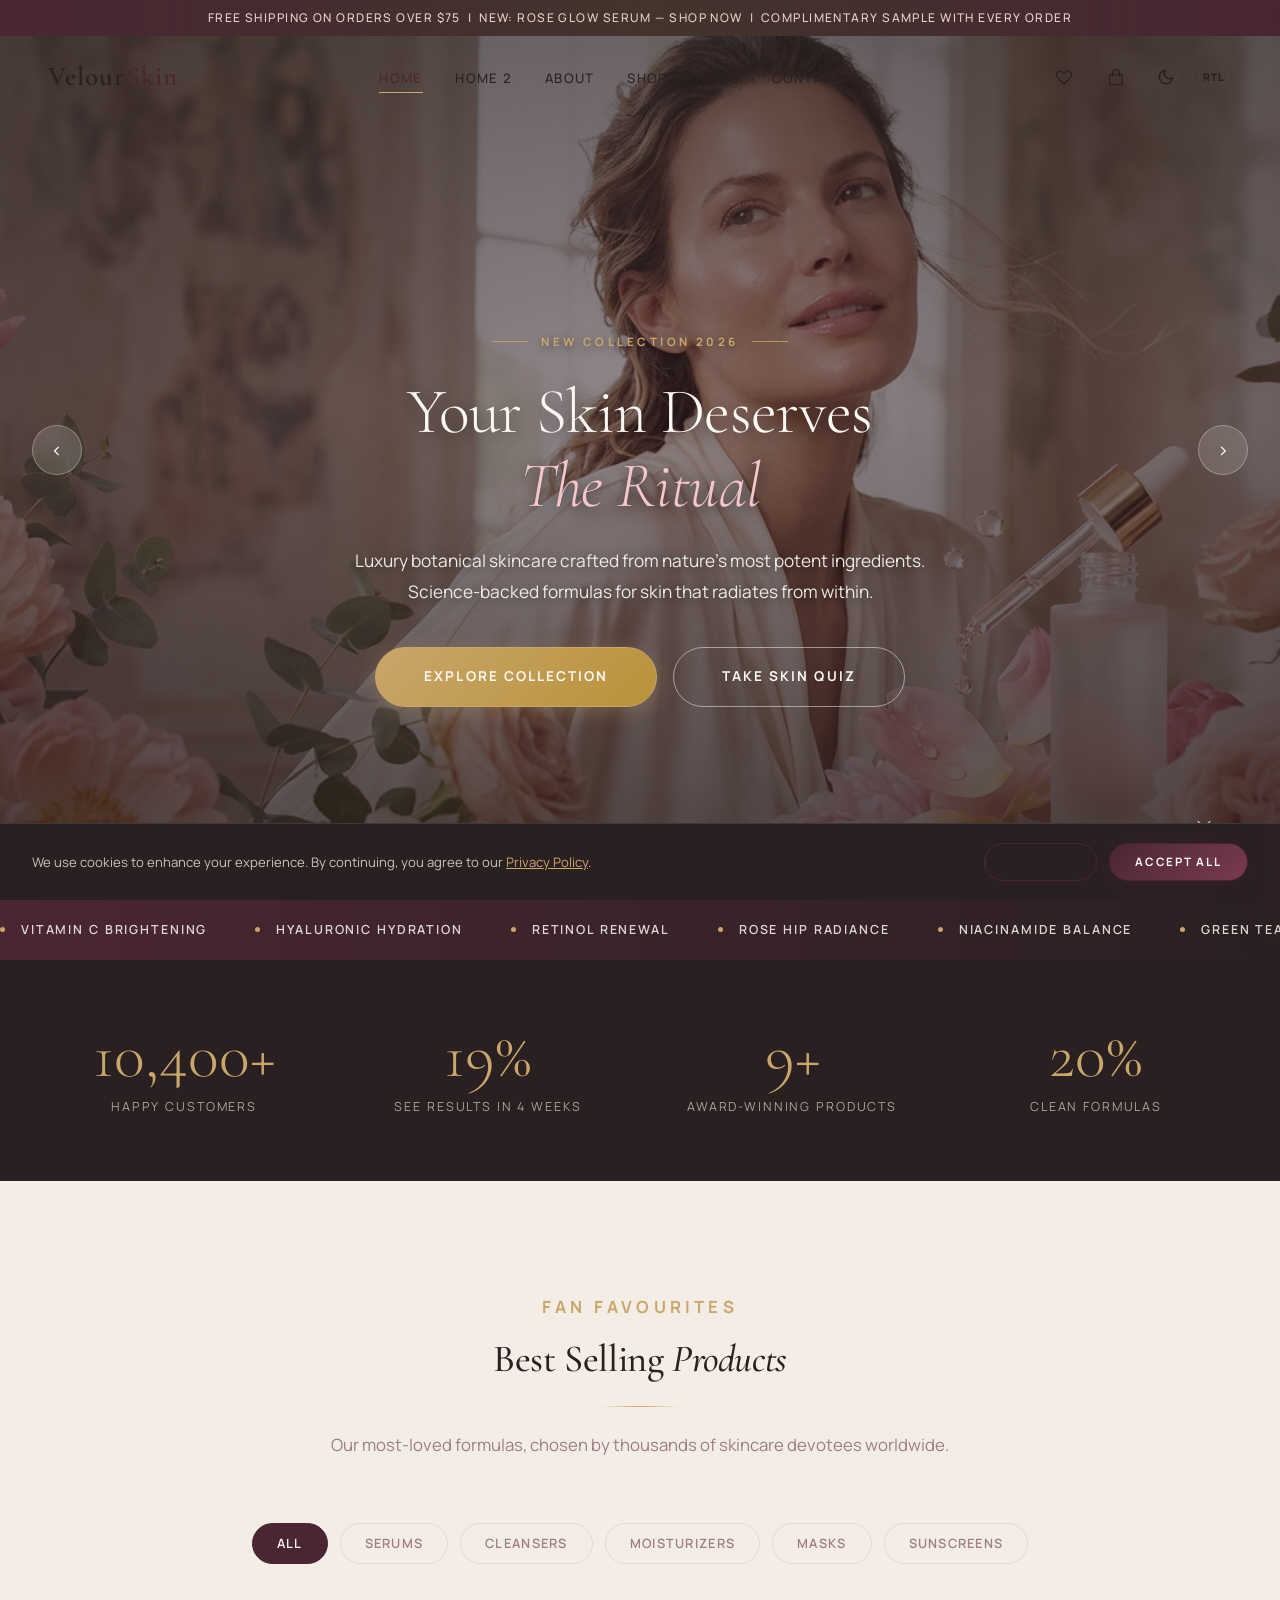
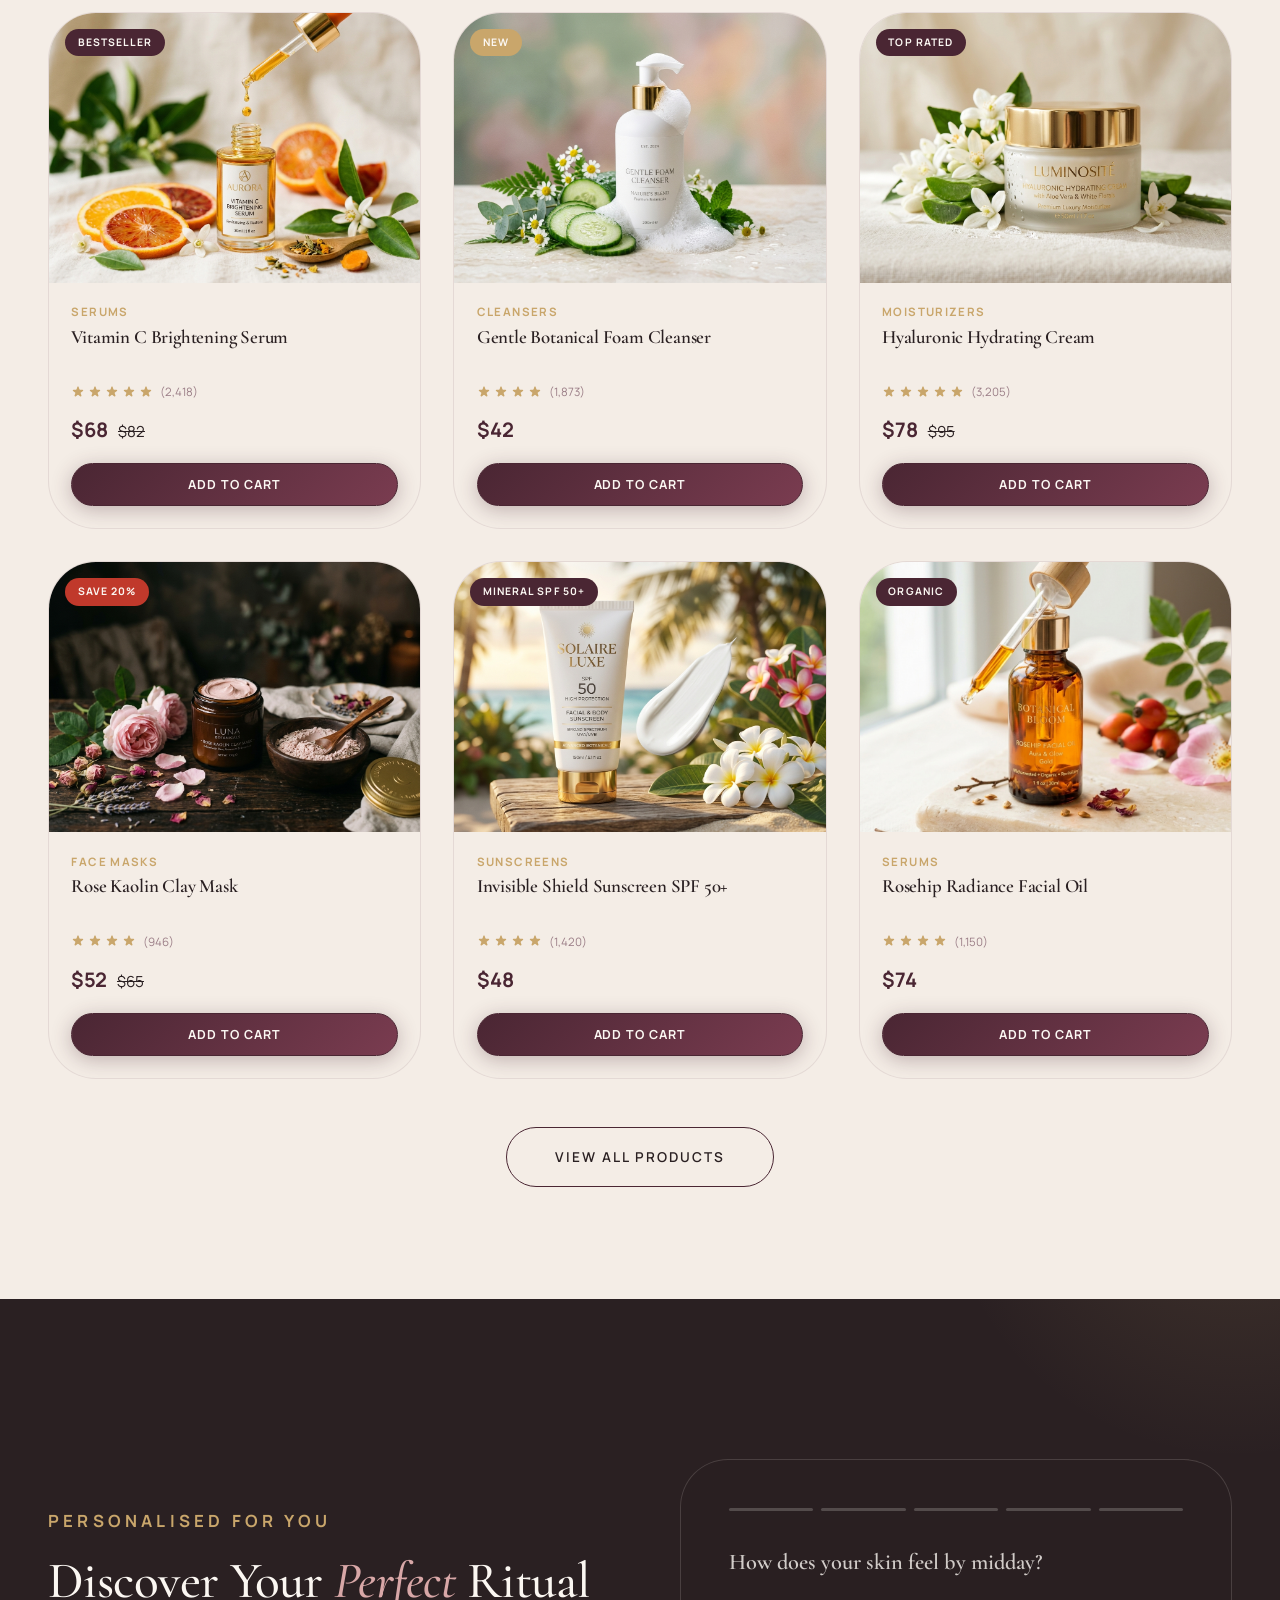
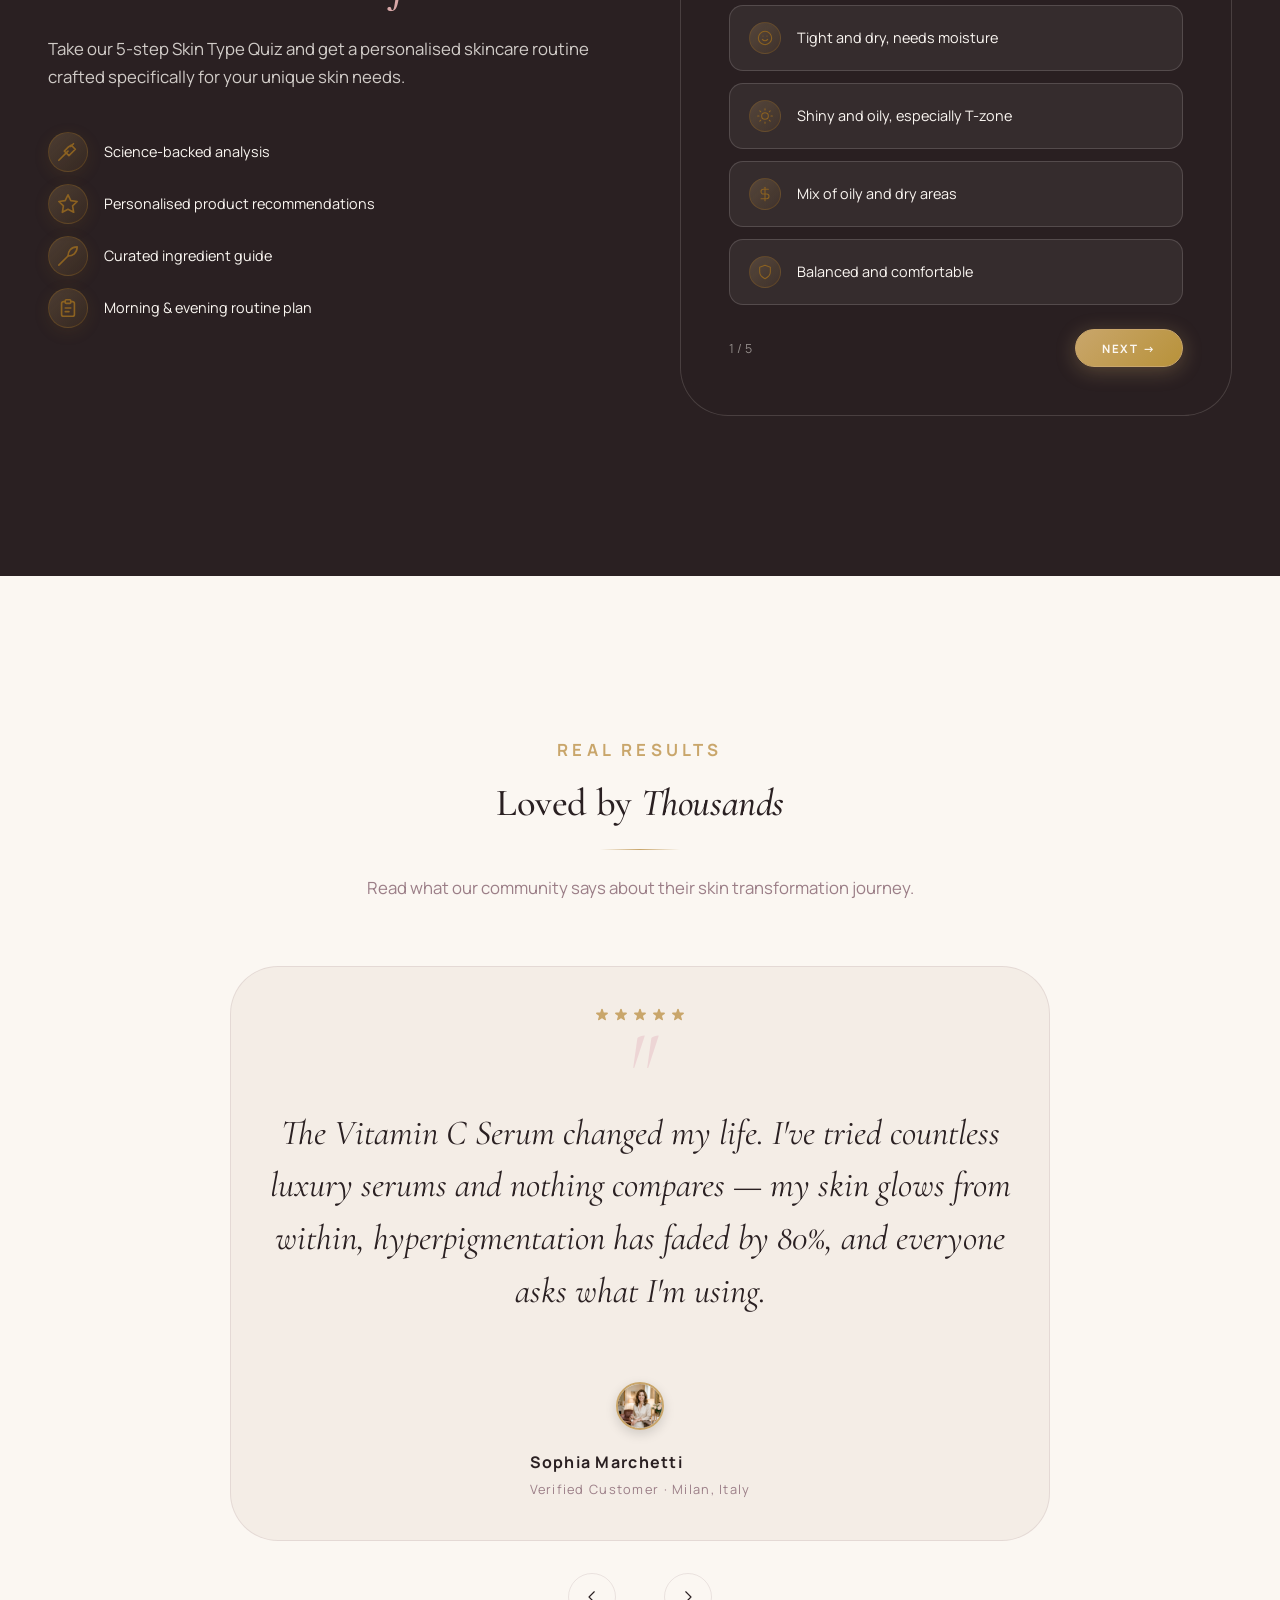
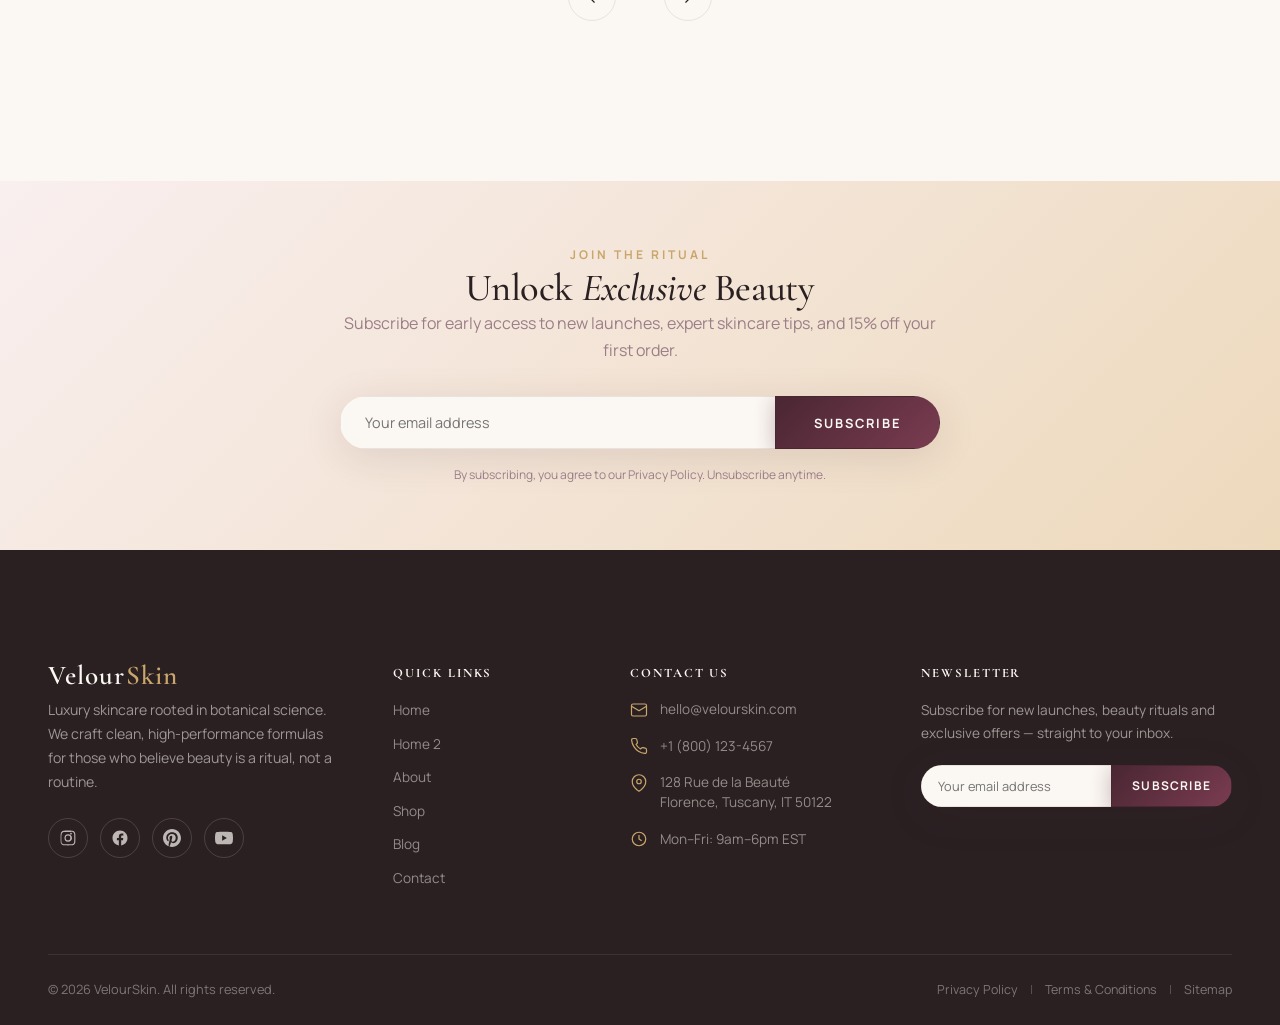
==== commit eead1890: "home2 2" ====
--- a/index.html
+++ b/index.html
@@ -232,6 +232,7 @@
           <!-- Moisturizer -->
           <article class="product-card reveal reveal-delay-3" data-category="moisturizer">
             <div class="product-card-image">
+              <span class="product-card-badge">Top Rated</span>
               <img src="assets/images/moisturizer-product.jpg" alt="Hyaluronic Hydrating Cream" loading="lazy">
               <div class="product-card-actions">
                 <button class="product-card-action" data-wishlist="moisturizer-ha" aria-label="Add to wishlist">
--- a/assets/css/style.css
+++ b/assets/css/style.css
@@ -315,13 +315,15 @@
 .nav-icon-btn:hover { background: rgba(201,166,107,0.15); color: var(--champagne); }
 .nav-icon-btn svg { width: 20px; height: 20px; stroke-width: 1.5; }
 
-.cart-badge {
+.cart-badge,
+.wishlist-badge {
   position: absolute; top: 0; right: 0;
   background: var(--rosewood); color: #fff;
   font-size: .6rem; font-weight: 700;
   width: 16px; height: 16px;
   border-radius: var(--radius-full);
   display: flex; align-items: center; justify-content: center;
+  line-height: 1;
 }
 
 /* Toggle Buttons */
@@ -534,8 +536,8 @@
 .hero-slide.active .hero-slide-bg { transform: scale(1); }
 .hero-overlay {
   position: absolute; inset: 0;
-  background: radial-gradient(circle at center, rgba(42, 32, 34, 0.42) 0%, rgba(42, 32, 34, 0.72) 100%),
-              linear-gradient(to bottom, rgba(42, 32, 34, 0.58) 0%, rgba(74, 38, 51, 0.38) 45%, rgba(42, 32, 34, 0.75) 100%);
+  background: radial-gradient(circle at center, rgba(42, 32, 34, 0.33) 0%, rgba(42, 32, 34, 0.58) 100%),
+              linear-gradient(to bottom, rgba(42, 32, 34, 0.46) 0%, rgba(74, 38, 51, 0.30) 45%, rgba(42, 32, 34, 0.60) 100%);
 }
 .hero-content {
   position: relative; z-index: var(--z-float);
@@ -1745,3 +1747,459 @@
   font-size: .8rem !important;
   color: var(--text-secondary) !important;
 }
+
+
+/* ── Navbar Theme-Aware Default Contrast ──────────────────── */
+:root, [data-theme="light"] {
+  --nav-text: var(--text-primary);
+  --nav-icon-color: var(--text-primary);
+  --nav-border: rgba(74,38,51,0.15);
+}
+[data-theme="dark"] {
+  --nav-text: var(--ivory);
+  --nav-icon-color: rgba(251,247,242,0.85);
+  --nav-border: rgba(251,247,242,0.2);
+}
+
+.nav-link {
+  color: var(--nav-text) !important;
+}
+.nav-link:hover,
+.nav-link.active {
+  color: var(--rosewood) !important;
+}
+[data-theme="dark"] .nav-link:hover,
+[data-theme="dark"] .nav-link.active {
+  color: var(--champagne) !important;
+}
+
+.nav-logo {
+  color: var(--nav-text) !important;
+}
+.nav-logo span {
+  color: var(--rosewood) !important;
+}
+[data-theme="dark"] .nav-logo span {
+  color: var(--champagne) !important;
+}
+
+.nav-icon-btn {
+  color: var(--nav-icon-color) !important;
+}
+.nav-icon-btn:hover {
+  color: var(--rosewood) !important;
+}
+[data-theme="dark"] .nav-icon-btn:hover {
+  color: var(--champagne) !important;
+}
+
+.theme-toggle, .rtl-toggle {
+  color: var(--nav-icon-color) !important;
+  border-color: var(--nav-border) !important;
+}
+.theme-toggle:hover, .rtl-toggle:hover {
+  color: var(--rosewood) !important;
+  border-color: var(--rosewood) !important;
+}
+[data-theme="dark"] .theme-toggle:hover,
+[data-theme="dark"] .rtl-toggle:hover {
+  color: var(--champagne) !important;
+  border-color: var(--champagne) !important;
+}
+
+.nav-hamburger span {
+  background: var(--nav-icon-color) !important;
+}
+
+/* ── Bundle Deals Straight Alignment Fix ─────────────────── */
+.bundle-grid {
+  display: grid !important;
+  grid-template-columns: repeat(auto-fit, minmax(320px, 1fr)) !important;
+  gap: 2rem !important;
+  align-items: stretch !important;
+}
+.bundle-card {
+  display: flex !important;
+  flex-direction: column !important;
+  height: 100% !important;
+}
+.bundle-image {
+  height: 220px !important;
+  width: 100% !important;
+  overflow: hidden !important;
+  flex-shrink: 0 !important;
+}
+.bundle-image img {
+  width: 100% !important;
+  height: 100% !important;
+  object-fit: cover !important;
+}
+.bundle-body {
+  padding: 2rem !important;
+  display: flex !important;
+  flex-direction: column !important;
+  flex: 1 0 auto !important;
+}
+.bundle-name {
+  font-family: var(--font-display) !important;
+  font-size: 1.5rem !important;
+  min-height: 2.2rem !important;
+  margin-bottom: .4rem !important;
+}
+.bundle-body > p {
+  font-size: .88rem !important;
+  line-height: 1.6 !important;
+  min-height: 3rem !important;
+  margin-bottom: 1rem !important;
+  color: var(--text-secondary) !important;
+}
+.bundle-card.featured .bundle-body > p {
+  color: rgba(251,247,242,0.9) !important;
+}
+.bundle-items {
+  display: flex !important;
+  flex-wrap: wrap !important;
+  align-content: flex-start !important;
+  gap: .4rem !important;
+  min-height: 3.6rem !important;
+  margin-bottom: 1.2rem !important;
+}
+.bundle-pricing {
+  display: flex !important;
+  align-items: baseline !important;
+  gap: .8rem !important;
+  margin-top: auto !important;
+  margin-bottom: 1.2rem !important;
+  height: 2.4rem !important;
+}
+.bundle-body .btn {
+  width: 100% !important;
+  justify-content: center !important;
+  margin-top: auto !important;
+}
+
+/* ── FAQ Section Refined Accordion Styling ────────────────── */
+.faq-section {
+  background: var(--bg-secondary);
+  padding-block: var(--space-2xl);
+}
+.faq-list {
+  max-width: 820px;
+  margin: 0 auto;
+  display: flex;
+  flex-direction: column;
+  gap: 1.2rem;
+}
+.faq-item {
+  background: var(--bg-primary);
+  border: 1px solid var(--border-color);
+  border-radius: var(--radius-lg);
+  overflow: hidden;
+  transition: all .3s var(--ease-smooth);
+  box-shadow: 0 4px 14px rgba(74,38,51,0.04);
+}
+.faq-item:hover {
+  border-color: rgba(201,166,107,0.4);
+  box-shadow: 0 6px 20px rgba(74,38,51,0.08);
+}
+.faq-item.open {
+  border-color: var(--rosewood);
+  box-shadow: 0 8px 24px rgba(74,38,51,0.1);
+}
+[data-theme="dark"] .faq-item.open {
+  border-color: var(--champagne);
+  box-shadow: 0 8px 24px rgba(0,0,0,0.35);
+}
+.faq-question {
+  display: flex;
+  justify-content: space-between;
+  align-items: center;
+  width: 100%;
+  text-align: left;
+  gap: 1.25rem;
+  padding: 1.5rem 2rem;
+  cursor: pointer;
+  font-weight: 600;
+  font-size: 1.02rem;
+  color: var(--text-primary);
+  background: transparent;
+  border: none;
+  transition: color var(--dur-fast);
+}
+.faq-question:hover {
+  color: var(--rosewood);
+}
+.faq-item.open .faq-question {
+  color: var(--rosewood);
+}
+[data-theme="dark"] .faq-item.open .faq-question {
+  color: var(--champagne);
+}
+.faq-icon {
+  width: 32px;
+  height: 32px;
+  flex-shrink: 0;
+  border-radius: var(--radius-full);
+  border: 1px solid var(--border-color);
+  background: var(--blush-ultra);
+  color: var(--rosewood);
+  display: flex;
+  align-items: center;
+  justify-content: center;
+  transition: all .3s var(--ease-smooth);
+  font-size: 1.2rem;
+  line-height: 1;
+}
+.faq-item.open .faq-icon {
+  background: var(--rosewood);
+  color: var(--ivory);
+  border-color: var(--rosewood);
+  transform: rotate(45deg);
+}
+[data-theme="dark"] .faq-icon {
+  background: rgba(251,247,242,0.08);
+  color: var(--champagne);
+  border-color: rgba(251,247,242,0.15);
+}
+[data-theme="dark"] .faq-item.open .faq-icon {
+  background: var(--champagne);
+  color: var(--espresso);
+  border-color: var(--champagne);
+}
+.faq-answer {
+  max-height: 0;
+  overflow: hidden;
+  transition: max-height .4s var(--ease-smooth);
+}
+.faq-item.open .faq-answer {
+  max-height: 500px;
+}
+.faq-answer p {
+  padding: 0 2rem 1.6rem;
+  color: var(--text-secondary);
+  line-height: 1.8;
+  font-size: .94rem;
+}
+
+/* ── Skin Type Card Click Fix ─────────────────────────────── */
+.skin-type-card {
+  position: relative !important;
+  cursor: pointer !important;
+}
+.skin-type-card::after {
+  pointer-events: none !important;
+}
+.skin-type-card .btn-ghost {
+  position: relative !important;
+  z-index: 3 !important;
+  cursor: pointer !important;
+  display: inline-block !important;
+}
+
+
+/* ── Home 2 Dark Mode Contrast Fixes ──────────────────────── */
+.hero2-stats {
+  display: flex;
+  gap: 2.5rem;
+  margin-top: 1.8rem;
+  flex-wrap: wrap;
+}
+.hero2-stat-num {
+  font-family: var(--font-display);
+  font-size: 2rem;
+  font-weight: 500;
+  color: var(--rosewood);
+  line-height: 1.1;
+}
+.hero2-stat-label {
+  font-size: .75rem;
+  letter-spacing: .1em;
+  text-transform: uppercase;
+  color: var(--text-secondary);
+  margin-top: .25rem;
+}
+
+[data-theme="dark"] .hero2-content h1 em {
+  color: var(--blush) !important;
+  text-shadow: 0 0 20px rgba(216, 167, 167, 0.3);
+}
+[data-theme="dark"] .hero2-stat-num {
+  color: var(--champagne) !important;
+}
+[data-theme="dark"] .hero2-stat-label {
+  color: rgba(251, 247, 242, 0.75) !important;
+}
+
+/* Ingredients Section Hover in Dark Mode */
+[data-theme="dark"] .ingredient-item:hover {
+  background: rgba(74, 38, 51, 0.4) !important;
+  border-color: var(--champagne) !important;
+  box-shadow: 0 8px 24px rgba(0, 0, 0, 0.3) !important;
+}
+[data-theme="dark"] .ingredient-item:hover .ingredient-info h4 {
+  color: var(--champagne) !important;
+}
+[data-theme="dark"] .ingredient-item:hover .ingredient-info p {
+  color: rgba(251, 247, 242, 0.9) !important;
+}
+
+/* Bundle Prices in Dark Mode */
+[data-theme="dark"] .bundle-price {
+  color: var(--champagne) !important;
+}
+[data-theme="dark"] .bundle-original {
+  color: rgba(251, 247, 242, 0.5) !important;
+}
+
+/* FAQ Hover & Active in Dark Mode */
+[data-theme="dark"] .faq-question:hover {
+  color: var(--champagne) !important;
+}
+[data-theme="dark"] .faq-item:hover {
+  border-color: var(--champagne) !important;
+  background: rgba(74, 38, 51, 0.25) !important;
+}
+[data-theme="dark"] .faq-item.open .faq-question {
+  color: var(--champagne) !important;
+}
+
+
+/* ── Footer VelourSkin Brand Contrast Fix ─────────────────── */
+.footer-brand .nav-logo,
+[data-theme="light"] .footer-brand .nav-logo,
+[data-theme="dark"] .footer-brand .nav-logo {
+  color: #FBF7F2 !important;
+}
+.footer-brand .nav-logo span,
+[data-theme="light"] .footer-brand .nav-logo span,
+[data-theme="dark"] .footer-brand .nav-logo span {
+  color: #C9A66B !important;
+}
+
+/* ── Skin Quiz Result Light/Dark Theme High Contrast ───────── */
+#quizResult,
+[data-theme="light"] #quizResult,
+[data-theme="dark"] #quizResult {
+  color: #FBF7F2 !important;
+}
+#quizResult h3,
+[data-theme="light"] #quizResult h3,
+[data-theme="dark"] #quizResult h3 {
+  color: #FBF7F2 !important;
+  font-weight: 600 !important;
+}
+#quizResult p,
+[data-theme="light"] #quizResult p,
+[data-theme="dark"] #quizResult p {
+  color: rgba(251, 247, 242, 0.88) !important;
+}
+#quizResult strong,
+[data-theme="light"] #quizResult strong,
+[data-theme="dark"] #quizResult strong {
+  color: #C9A66B !important;
+}
+
+/* ── "View All Products" Button Border Visibility ─────────── */
+.btn-outline-dark {
+  background: transparent !important;
+  color: var(--text-primary) !important;
+  border: 1.5px solid var(--rosewood) !important;
+  font-weight: 600 !important;
+  transition: all var(--dur-normal) var(--ease-smooth) !important;
+}
+.btn-outline-dark:hover {
+  background: var(--rosewood) !important;
+  color: var(--ivory) !important;
+  border-color: var(--rosewood) !important;
+  transform: translateY(-2px) !important;
+  box-shadow: 0 8px 24px rgba(74,38,51,0.25) !important;
+}
+[data-theme="dark"] .btn-outline-dark {
+  color: var(--ivory) !important;
+  border: 1.5px solid var(--champagne) !important;
+}
+[data-theme="dark"] .btn-outline-dark:hover {
+  background: var(--champagne) !important;
+  color: var(--espresso) !important;
+  border-color: var(--champagne) !important;
+  box-shadow: 0 8px 24px rgba(201,166,107,0.3) !important;
+}
+
+/* ── Real Results (Testimonials) 100% Centered Alignment ──── */
+.testimonial-card {
+  max-width: 820px !important;
+  margin: 0 auto !important;
+  text-align: center !important;
+}
+.testimonial-stars {
+  display: flex !important;
+  justify-content: center !important;
+  margin: 0 auto 1.2rem !important;
+}
+.testimonial-quote {
+  text-align: center !important;
+}
+.testimonial-author {
+  display: flex !important;
+  align-items: center !important;
+  justify-content: center !important;
+  gap: 1.2rem !important;
+  margin: 2rem auto 0 !important;
+  text-align: left !important;
+  width: fit-content !important;
+}
+
+/* ── Ingredients Badge "48" Dark Mode Contrast Fix ────────── */
+[data-theme="dark"] .ingredients-badge-value {
+  color: var(--champagne) !important;
+}
+[data-theme="dark"] .ingredients-badge-label {
+  color: rgba(251, 247, 242, 0.85) !important;
+}
+
+/* ── Hero 2 Perfect Circle Image Container & Luxury Border Design ── */
+.hero2-image {
+  position: relative !important;
+  display: flex !important;
+  justify-content: center !important;
+  align-items: center !important;
+}
+.hero2-image-main {
+  width: 440px !important;
+  height: 440px !important;
+  max-width: 85vw !important;
+  max-height: 85vw !important;
+  border-radius: 50% !important;
+  overflow: hidden !important;
+  position: relative !important;
+  border: 4px solid var(--champagne) !important;
+  box-shadow:
+    0 0 0 10px rgba(201, 166, 107, 0.18),
+    0 0 0 20px rgba(201, 166, 107, 0.08),
+    0 24px 60px rgba(74, 38, 51, 0.3) !important;
+  transition: all var(--dur-slow) var(--ease-smooth) !important;
+}
+[data-theme="dark"] .hero2-image-main {
+  border-color: var(--champagne) !important;
+  box-shadow:
+    0 0 0 10px rgba(201, 166, 107, 0.25),
+    0 0 0 22px rgba(201, 166, 107, 0.1),
+    0 24px 70px rgba(0, 0, 0, 0.55) !important;
+}
+.hero2-image-main img {
+  width: 100% !important;
+  height: 100% !important;
+  object-fit: cover !important;
+  object-position: center !important;
+  border-radius: 50% !important;
+  transition: transform var(--dur-slow) var(--ease-smooth) !important;
+}
+.hero2-image:hover .hero2-image-main img {
+  transform: scale(1.05) !important;
+}
+.hero2-floating-card {
+  position: absolute !important;
+  bottom: 0 !important;
+  left: -1rem !important;
+  z-index: 5 !important;
+}
--- a/assets/css/extended.css
+++ b/assets/css/extended.css
@@ -216,20 +216,24 @@
 .hero2 {
   min-height: 100vh; display: flex; align-items: center;
   background: var(--bg-secondary);
-  position: relative; overflow: hidden; padding-top: 100px;
+  position: relative; overflow: hidden;
+  padding-top: 130px; padding-bottom: 2.5rem;
+  box-sizing: border-box;
 }
 .hero2-particles {
   position: absolute; inset: 0; pointer-events: none;
 }
-.hero2-inner { display: grid; grid-template-columns: 1fr 1fr; gap: 5rem; align-items: center; }
-.hero2-content .subtitle { margin-bottom: 1rem; }
-.hero2-content h1 { font-size: clamp(3rem, 6vw, 5.5rem); line-height: 1.08; margin-bottom: 1.5rem; }
+.hero2-inner {
+  display: grid; grid-template-columns: 1.1fr 0.9fr; gap: 3.5rem; align-items: center; width: 100%;
+}
+.hero2-content .subtitle { margin-bottom: .8rem; }
+.hero2-content h1 { font-size: clamp(2.4rem, 4.2vw, 3.8rem); line-height: 1.12; margin-bottom: 1.2rem; }
 .hero2-content h1 em { font-style: italic; color: var(--rosewood); }
-.hero2-content p { font-size: 1.05rem; margin-bottom: 2.5rem; max-width: 480px; }
+.hero2-content p { font-size: .98rem; line-height: 1.65; margin-bottom: 1.8rem; max-width: 500px; }
 .hero2-actions { display: flex; gap: 1rem; flex-wrap: wrap; }
 .hero2-image { position: relative; }
 .hero2-image-main { border-radius: var(--radius-xl) var(--radius-xl) var(--radius-full) var(--radius-xl); overflow: hidden; }
-.hero2-image-main img { width: 100%; height: 600px; object-fit: cover; }
+.hero2-image-main img { width: 100%; height: 480px; max-height: 60vh; object-fit: cover; }
 .hero2-floating-card {
   position: absolute; bottom: 2rem; left: -2rem;
   background: var(--glass-bg); backdrop-filter: blur(20px); -webkit-backdrop-filter: blur(20px);
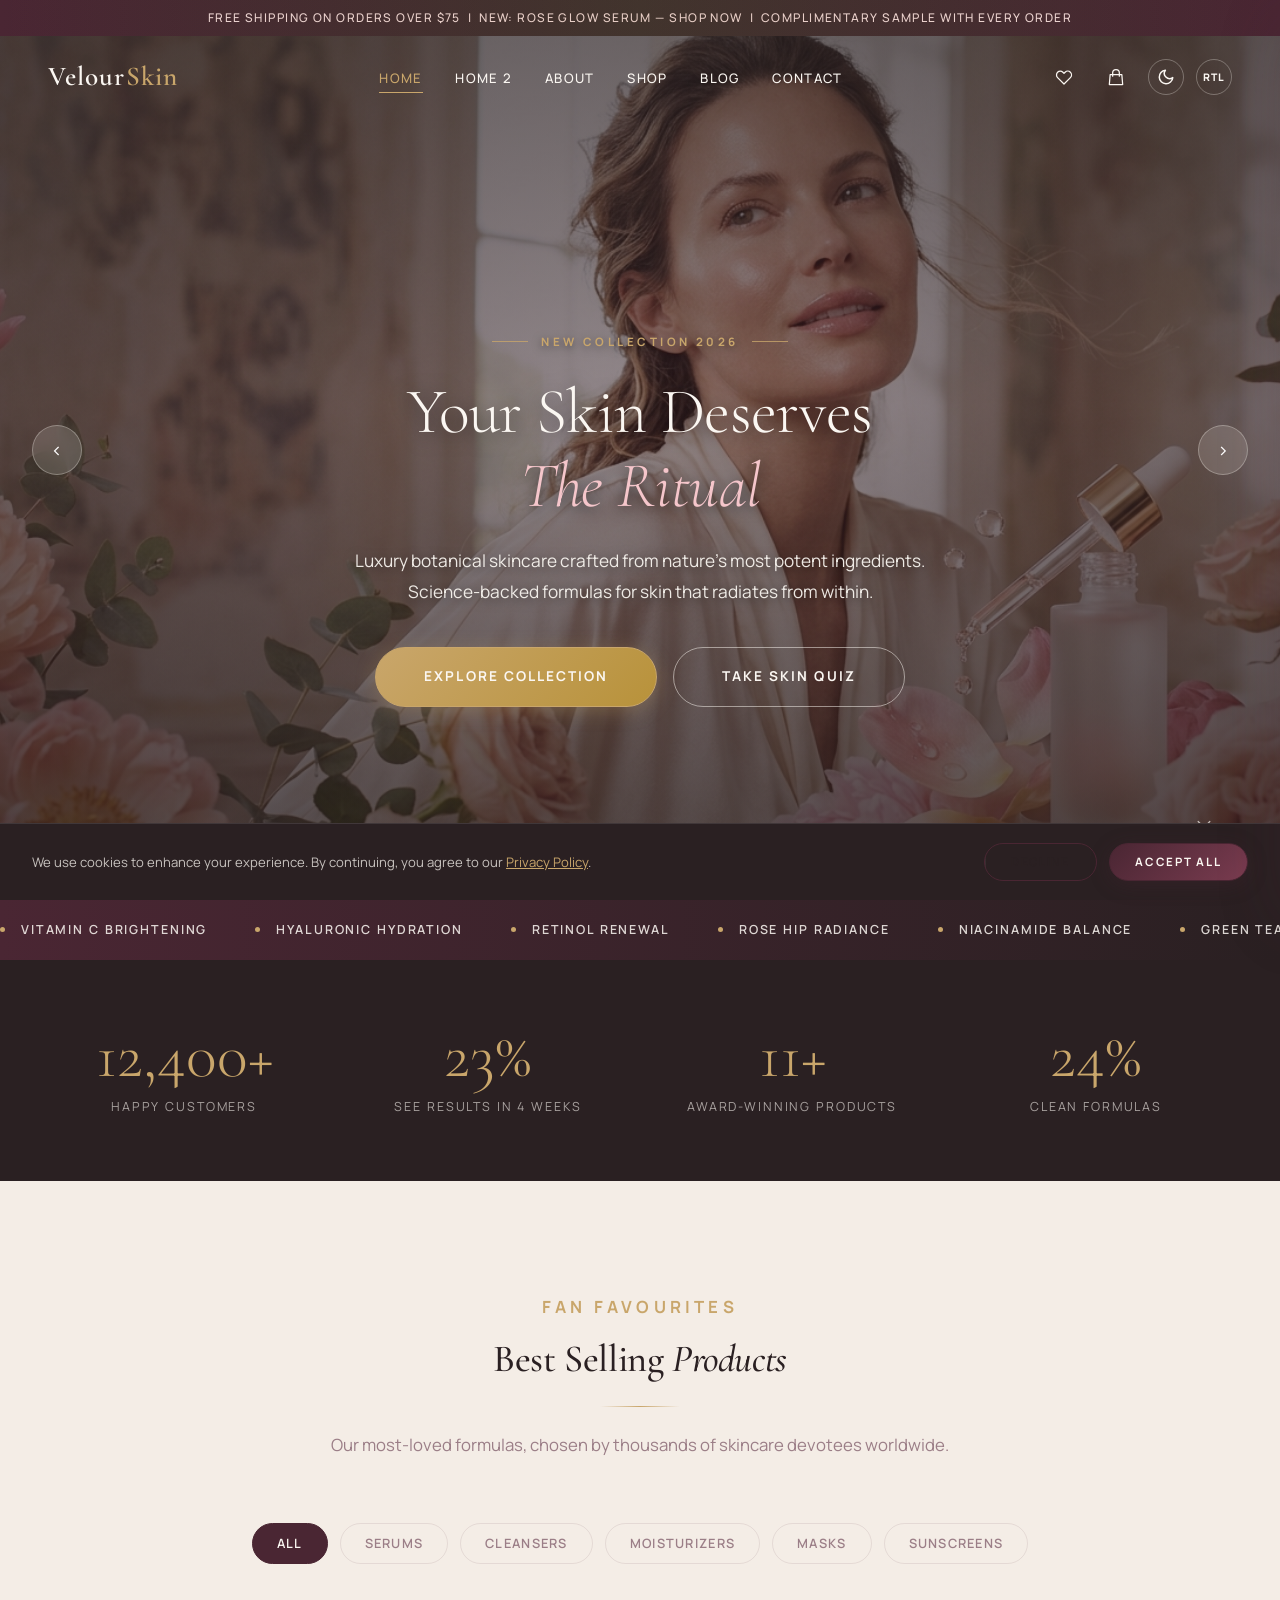
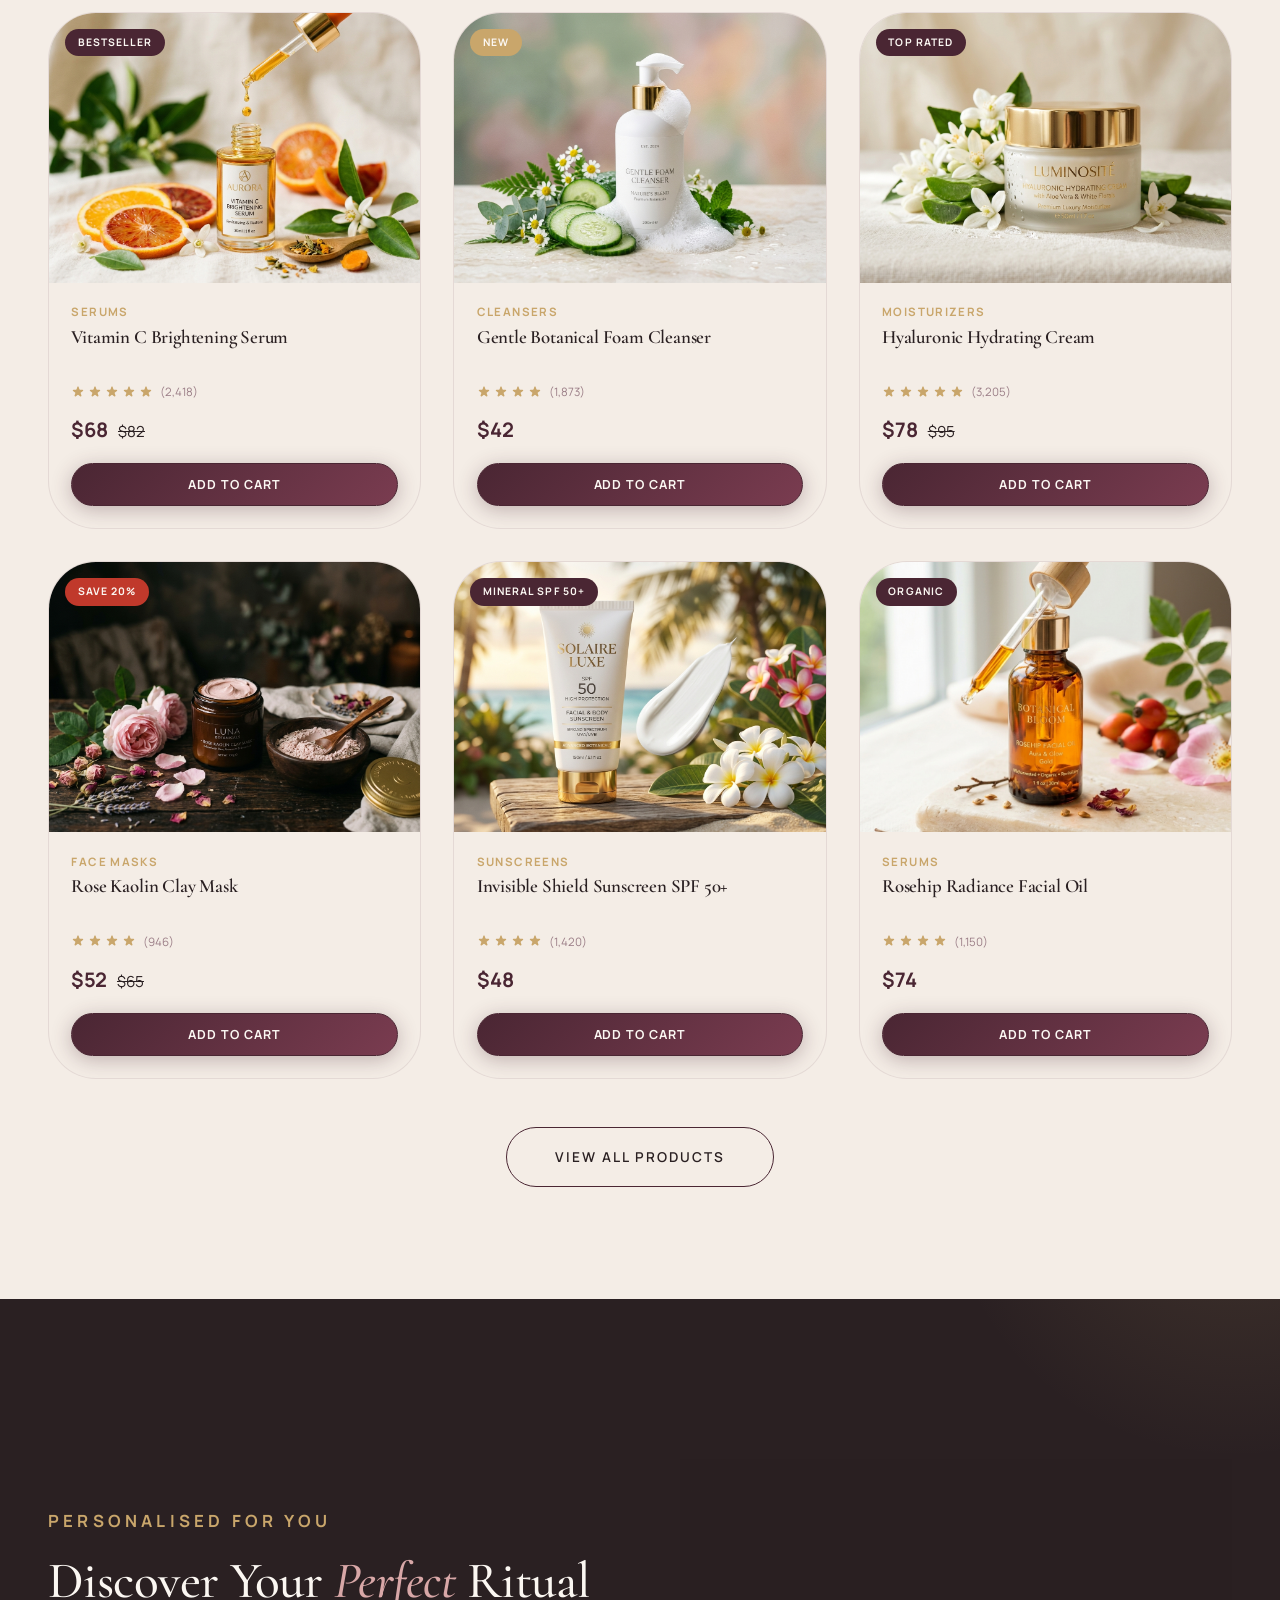
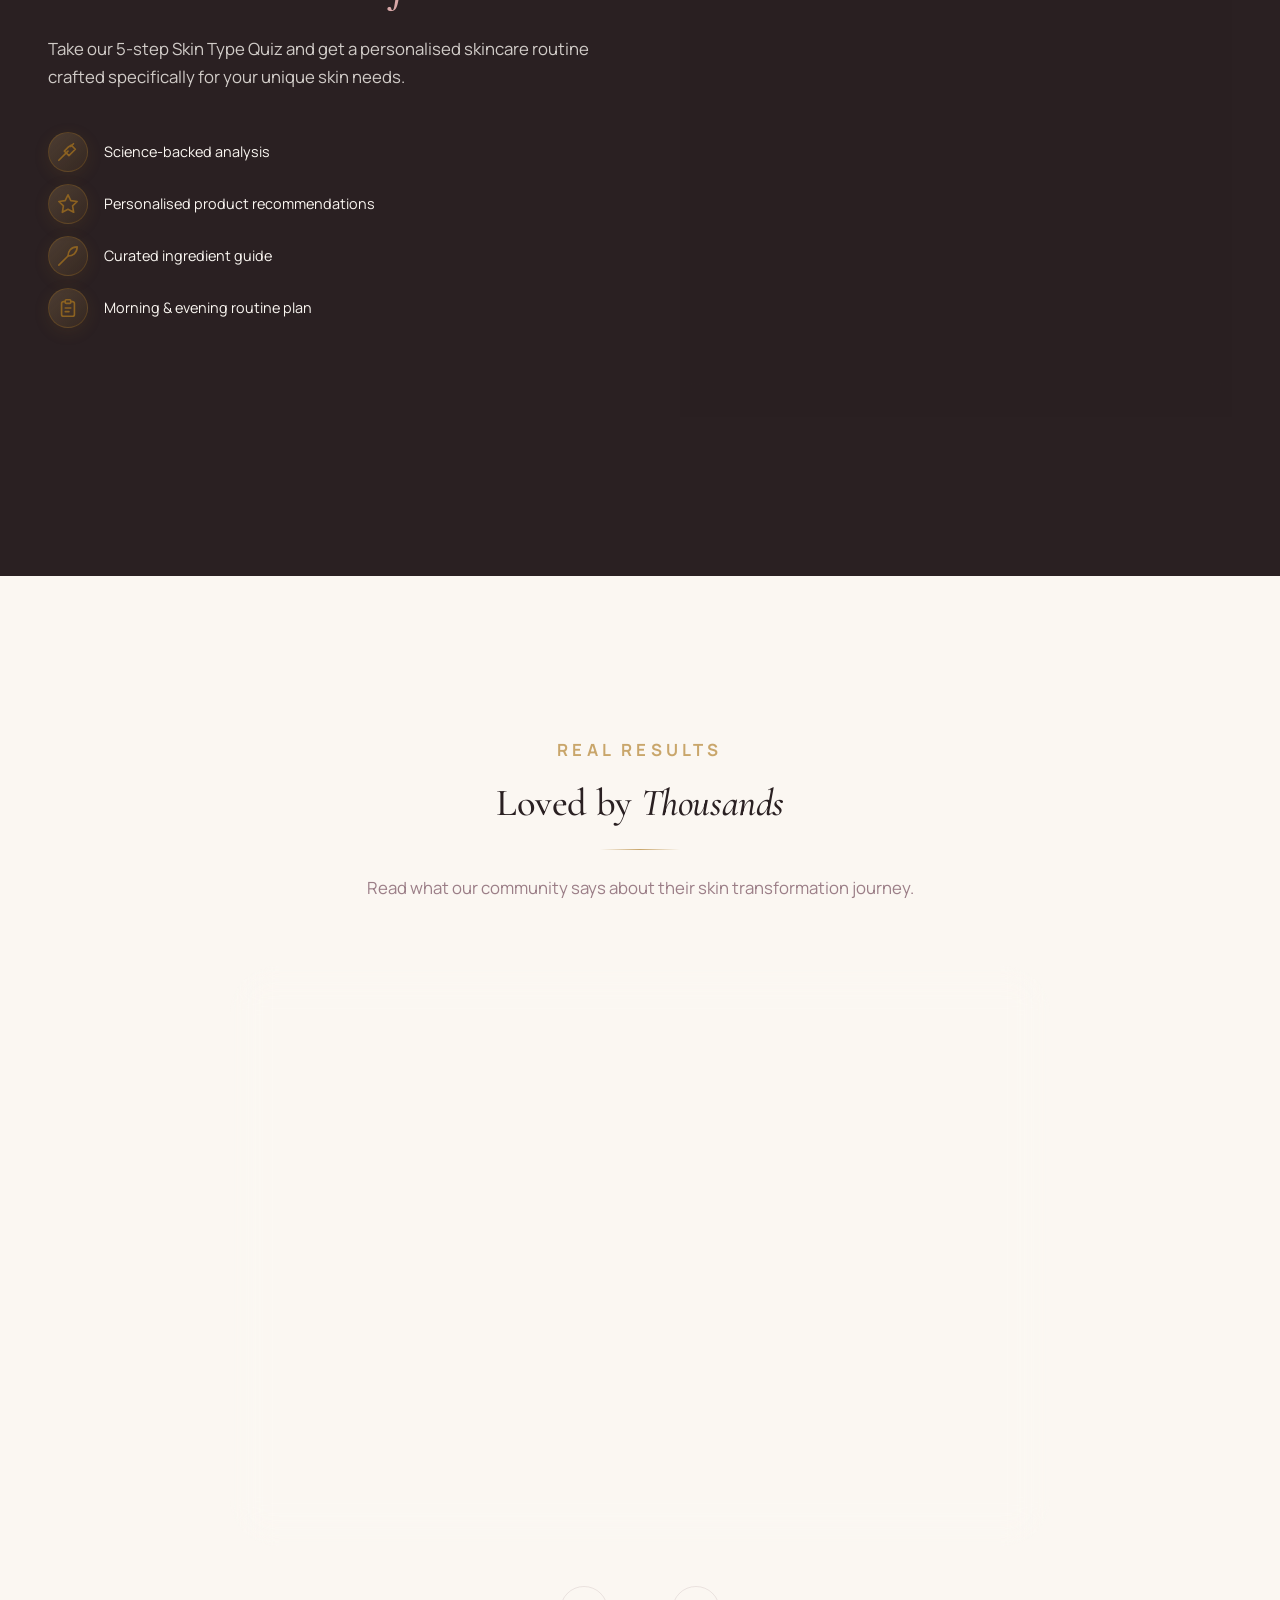
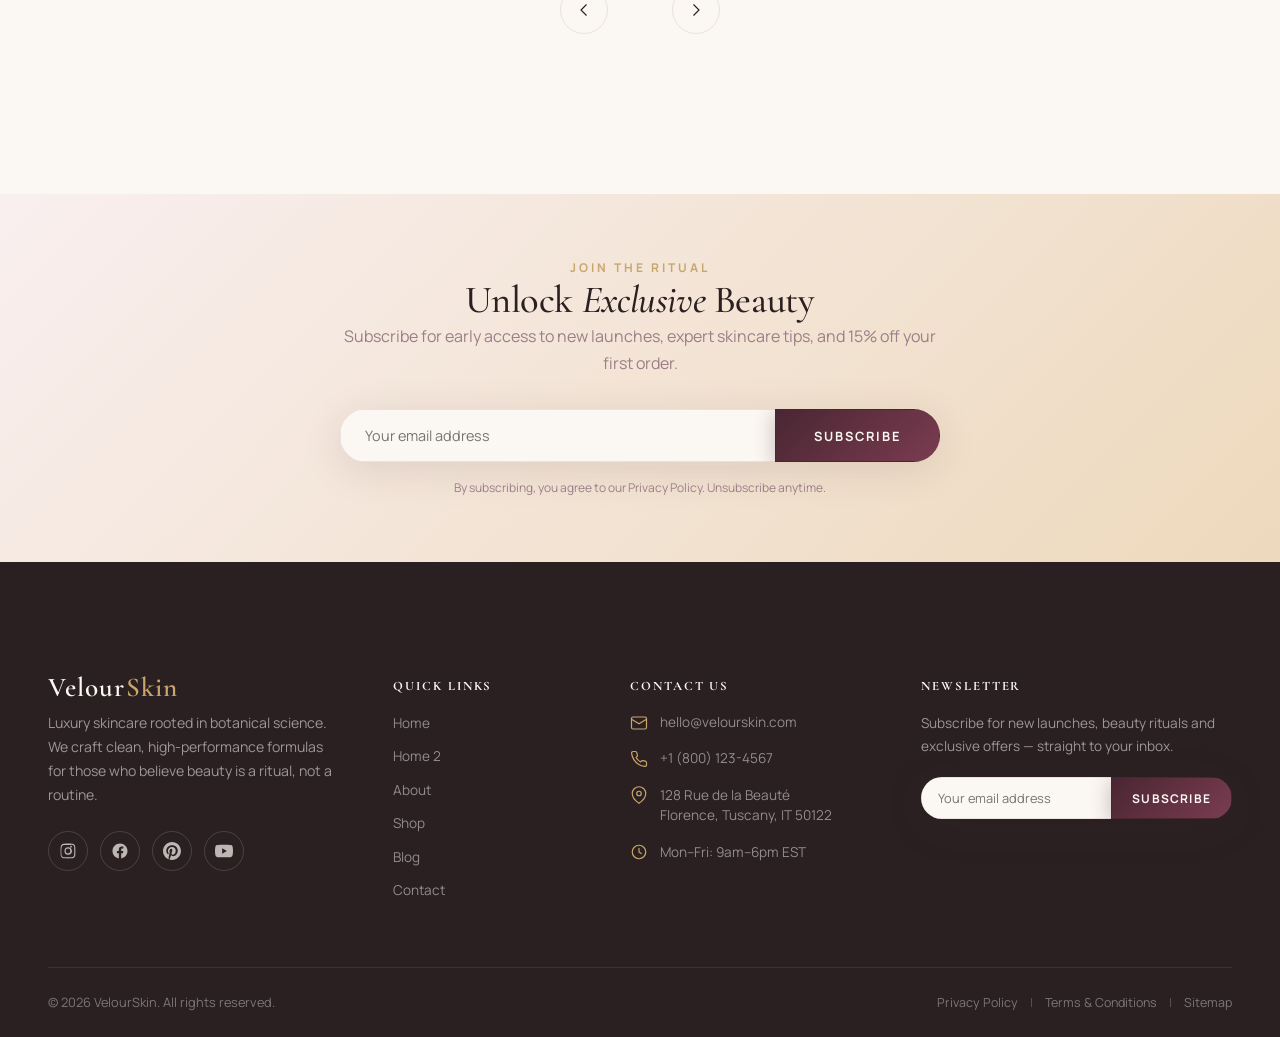
==== commit b5ee7e41: "home2 3" ====
--- a/index.html
+++ b/index.html
@@ -160,12 +160,12 @@
         </div>
 
         <div class="skin-type-tabs reveal" style="margin-bottom:3rem">
-          <button class="skin-tab active" onclick="filterProducts('all')">All</button>
-          <button class="skin-tab" onclick="filterProducts('serum')">Serums</button>
-          <button class="skin-tab" onclick="filterProducts('cleanser')">Cleansers</button>
-          <button class="skin-tab" onclick="filterProducts('moisturizer')">Moisturizers</button>
-          <button class="skin-tab" onclick="filterProducts('mask')">Masks</button>
-          <button class="skin-tab" onclick="filterProducts('sunscreen')">Sunscreens</button>
+          <button class="skin-tab active" onclick="filterProducts('all', this)">All</button>
+          <button class="skin-tab" onclick="filterProducts('serum', this)">Serums</button>
+          <button class="skin-tab" onclick="filterProducts('cleanser', this)">Cleansers</button>
+          <button class="skin-tab" onclick="filterProducts('moisturizer', this)">Moisturizers</button>
+          <button class="skin-tab" onclick="filterProducts('mask', this)">Masks</button>
+          <button class="skin-tab" onclick="filterProducts('sunscreen', this)">Sunscreens</button>
         </div>
 
         <div class="product-grid" id="productGrid">
@@ -559,14 +559,21 @@
   <script src="assets/js/main.js"></script>
   <script>
     // Product filter
-    function filterProducts(cat) {
+    function filterProducts(cat, btn) {
       document.querySelectorAll('.skin-tab').forEach(t => t.classList.remove('active'));
-      event.target.classList.add('active');
+      if (btn) {
+        btn.classList.add('active');
+      } else if (window.event && window.event.target) {
+        window.event.target.classList.add('active');
+      }
       document.querySelectorAll('.product-card').forEach(card => {
-        if (cat === 'all' || card.dataset.category === cat) {
-          card.style.display = '';
+        const match = (cat === 'all' || card.dataset.category === cat);
+        if (match) {
+          card.classList.remove('product-hidden');
+          card.style.setProperty('display', 'flex', 'important');
         } else {
-          card.style.display = 'none';
+          card.classList.add('product-hidden');
+          card.style.setProperty('display', 'none', 'important');
         }
       });
     }
--- a/assets/css/style.css
+++ b/assets/css/style.css
@@ -2203,3 +2203,161 @@
   left: -1rem !important;
   z-index: 5 !important;
 }
+
+
+/* ── Product Card Hidden for Filter ───────────────────────── */
+.product-card.product-hidden {
+  display: none !important;
+}
+
+/* ── Precise Page-Aware Navbar Contrast Fix ───────────────── */
+/* 1. On index.html over Dark Hero Slider (before scroll) */
+.navbar:not(.scrolled):not(.nav-solid-theme) .nav-link,
+[data-theme="light"] .navbar:not(.scrolled):not(.nav-solid-theme) .nav-link {
+  color: #FBF7F2 !important;
+}
+.navbar:not(.scrolled):not(.nav-solid-theme) .nav-link:hover,
+.navbar:not(.scrolled):not(.nav-solid-theme) .nav-link.active,
+[data-theme="light"] .navbar:not(.scrolled):not(.nav-solid-theme) .nav-link:hover,
+[data-theme="light"] .navbar:not(.scrolled):not(.nav-solid-theme) .nav-link.active {
+  color: #C9A66B !important;
+}
+
+.navbar:not(.scrolled):not(.nav-solid-theme) .nav-logo,
+[data-theme="light"] .navbar:not(.scrolled):not(.nav-solid-theme) .nav-logo {
+  color: #FBF7F2 !important;
+}
+.navbar:not(.scrolled):not(.nav-solid-theme) .nav-logo span,
+[data-theme="light"] .navbar:not(.scrolled):not(.nav-solid-theme) .nav-logo span {
+  color: #C9A66B !important;
+}
+
+.navbar:not(.scrolled):not(.nav-solid-theme) .nav-icon-btn,
+.navbar:not(.scrolled):not(.nav-solid-theme) .theme-toggle,
+.navbar:not(.scrolled):not(.nav-solid-theme) .rtl-toggle,
+[data-theme="light"] .navbar:not(.scrolled):not(.nav-solid-theme) .nav-icon-btn,
+[data-theme="light"] .navbar:not(.scrolled):not(.nav-solid-theme) .theme-toggle,
+[data-theme="light"] .navbar:not(.scrolled):not(.nav-solid-theme) .rtl-toggle {
+  color: #FBF7F2 !important;
+  border-color: rgba(251, 247, 242, 0.3) !important;
+}
+.navbar:not(.scrolled):not(.nav-solid-theme) .nav-hamburger span,
+[data-theme="light"] .navbar:not(.scrolled):not(.nav-solid-theme) .nav-hamburger span {
+  background: #FBF7F2 !important;
+}
+
+/* 2. When Scrolled on all pages OR when on pages without dark hero (home2, etc.) */
+.navbar.scrolled .nav-link,
+.navbar.nav-solid-theme:not(.scrolled) .nav-link {
+  color: var(--text-primary) !important;
+}
+.navbar.scrolled .nav-link:hover,
+.navbar.scrolled .nav-link.active,
+.navbar.nav-solid-theme:not(.scrolled) .nav-link:hover,
+.navbar.nav-solid-theme:not(.scrolled) .nav-link.active {
+  color: var(--rosewood) !important;
+}
+[data-theme="dark"] .navbar.scrolled .nav-link,
+[data-theme="dark"] .navbar.nav-solid-theme:not(.scrolled) .nav-link {
+  color: #FBF7F2 !important;
+}
+[data-theme="dark"] .navbar.scrolled .nav-link:hover,
+[data-theme="dark"] .navbar.scrolled .nav-link.active,
+[data-theme="dark"] .navbar.nav-solid-theme:not(.scrolled) .nav-link:hover,
+[data-theme="dark"] .navbar.nav-solid-theme:not(.scrolled) .nav-link.active {
+  color: #C9A66B !important;
+}
+
+.navbar.scrolled .nav-logo,
+.navbar.nav-solid-theme:not(.scrolled) .nav-logo {
+  color: var(--text-primary) !important;
+}
+.navbar.scrolled .nav-logo span,
+.navbar.nav-solid-theme:not(.scrolled) .nav-logo span {
+  color: var(--rosewood) !important;
+}
+[data-theme="dark"] .navbar.scrolled .nav-logo,
+[data-theme="dark"] .navbar.nav-solid-theme:not(.scrolled) .nav-logo {
+  color: #FBF7F2 !important;
+}
+[data-theme="dark"] .navbar.scrolled .nav-logo span,
+[data-theme="dark"] .navbar.nav-solid-theme:not(.scrolled) .nav-logo span {
+  color: #C9A66B !important;
+}
+
+.navbar.scrolled .nav-icon-btn,
+.navbar.scrolled .theme-toggle,
+.navbar.scrolled .rtl-toggle,
+.navbar.nav-solid-theme:not(.scrolled) .nav-icon-btn,
+.navbar.nav-solid-theme:not(.scrolled) .theme-toggle,
+.navbar.nav-solid-theme:not(.scrolled) .rtl-toggle {
+  color: var(--text-primary) !important;
+  border-color: var(--border-color) !important;
+}
+[data-theme="dark"] .navbar.scrolled .nav-icon-btn,
+[data-theme="dark"] .navbar.scrolled .theme-toggle,
+[data-theme="dark"] .navbar.scrolled .rtl-toggle,
+[data-theme="dark"] .navbar.nav-solid-theme:not(.scrolled) .nav-icon-btn,
+[data-theme="dark"] .navbar.nav-solid-theme:not(.scrolled) .theme-toggle,
+[data-theme="dark"] .navbar.nav-solid-theme:not(.scrolled) .rtl-toggle {
+  color: #FBF7F2 !important;
+  border-color: rgba(251, 247, 242, 0.2) !important;
+}
+
+/* ── Real Results (Testimonials) 100% Center Alignment ────── */
+.testimonial-slider {
+  position: relative !important;
+  overflow: hidden !important;
+  width: 100% !important;
+}
+.testimonial-track {
+  display: flex !important;
+  transition: transform var(--dur-slow) var(--ease-smooth) !important;
+}
+.testimonial-slide {
+  min-width: 100% !important;
+  width: 100% !important;
+  padding: 0 1.5rem !important;
+  display: flex !important;
+  justify-content: center !important;
+  align-items: center !important;
+  box-sizing: border-box !important;
+}
+.testimonial-card {
+  width: 100% !important;
+  max-width: 820px !important;
+  margin: 0 auto !important;
+  text-align: center !important;
+  display: flex !important;
+  flex-direction: column !important;
+  align-items: center !important;
+  padding: 3.5rem 3rem !important;
+}
+.testimonial-stars {
+  display: flex !important;
+  justify-content: center !important;
+  align-items: center !important;
+  gap: 3px !important;
+  margin: 0 auto 1.5rem !important;
+}
+.testimonial-quote {
+  text-align: center !important;
+  max-width: 720px !important;
+  margin: 0 auto 2rem !important;
+}
+.testimonial-author {
+  display: flex !important;
+  align-items: center !important;
+  justify-content: center !important;
+  gap: 1.2rem !important;
+  margin: 0 auto !important;
+  text-align: left !important;
+  width: fit-content !important;
+}
+.slider-nav {
+  display: flex !important;
+  align-items: center !important;
+  justify-content: center !important;
+  gap: 1rem !important;
+  margin: 2.5rem auto 0 !important;
+}
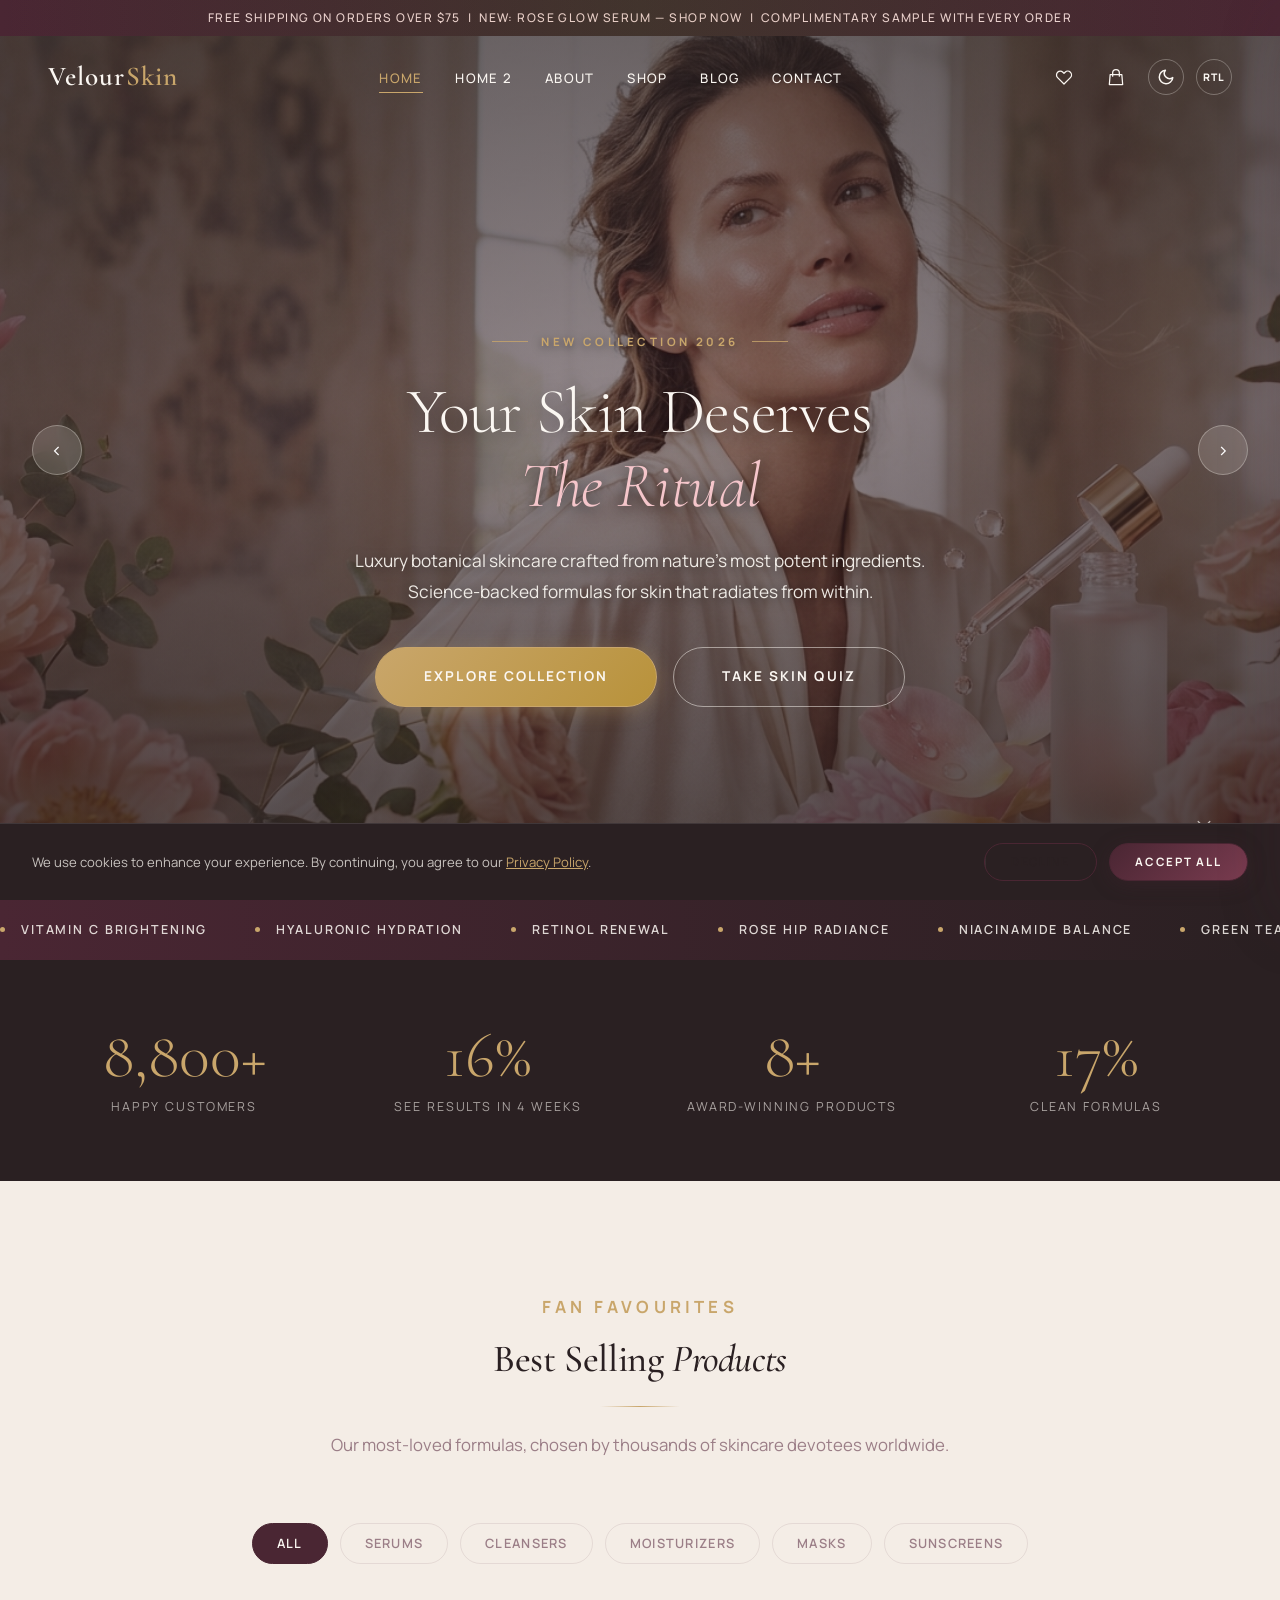
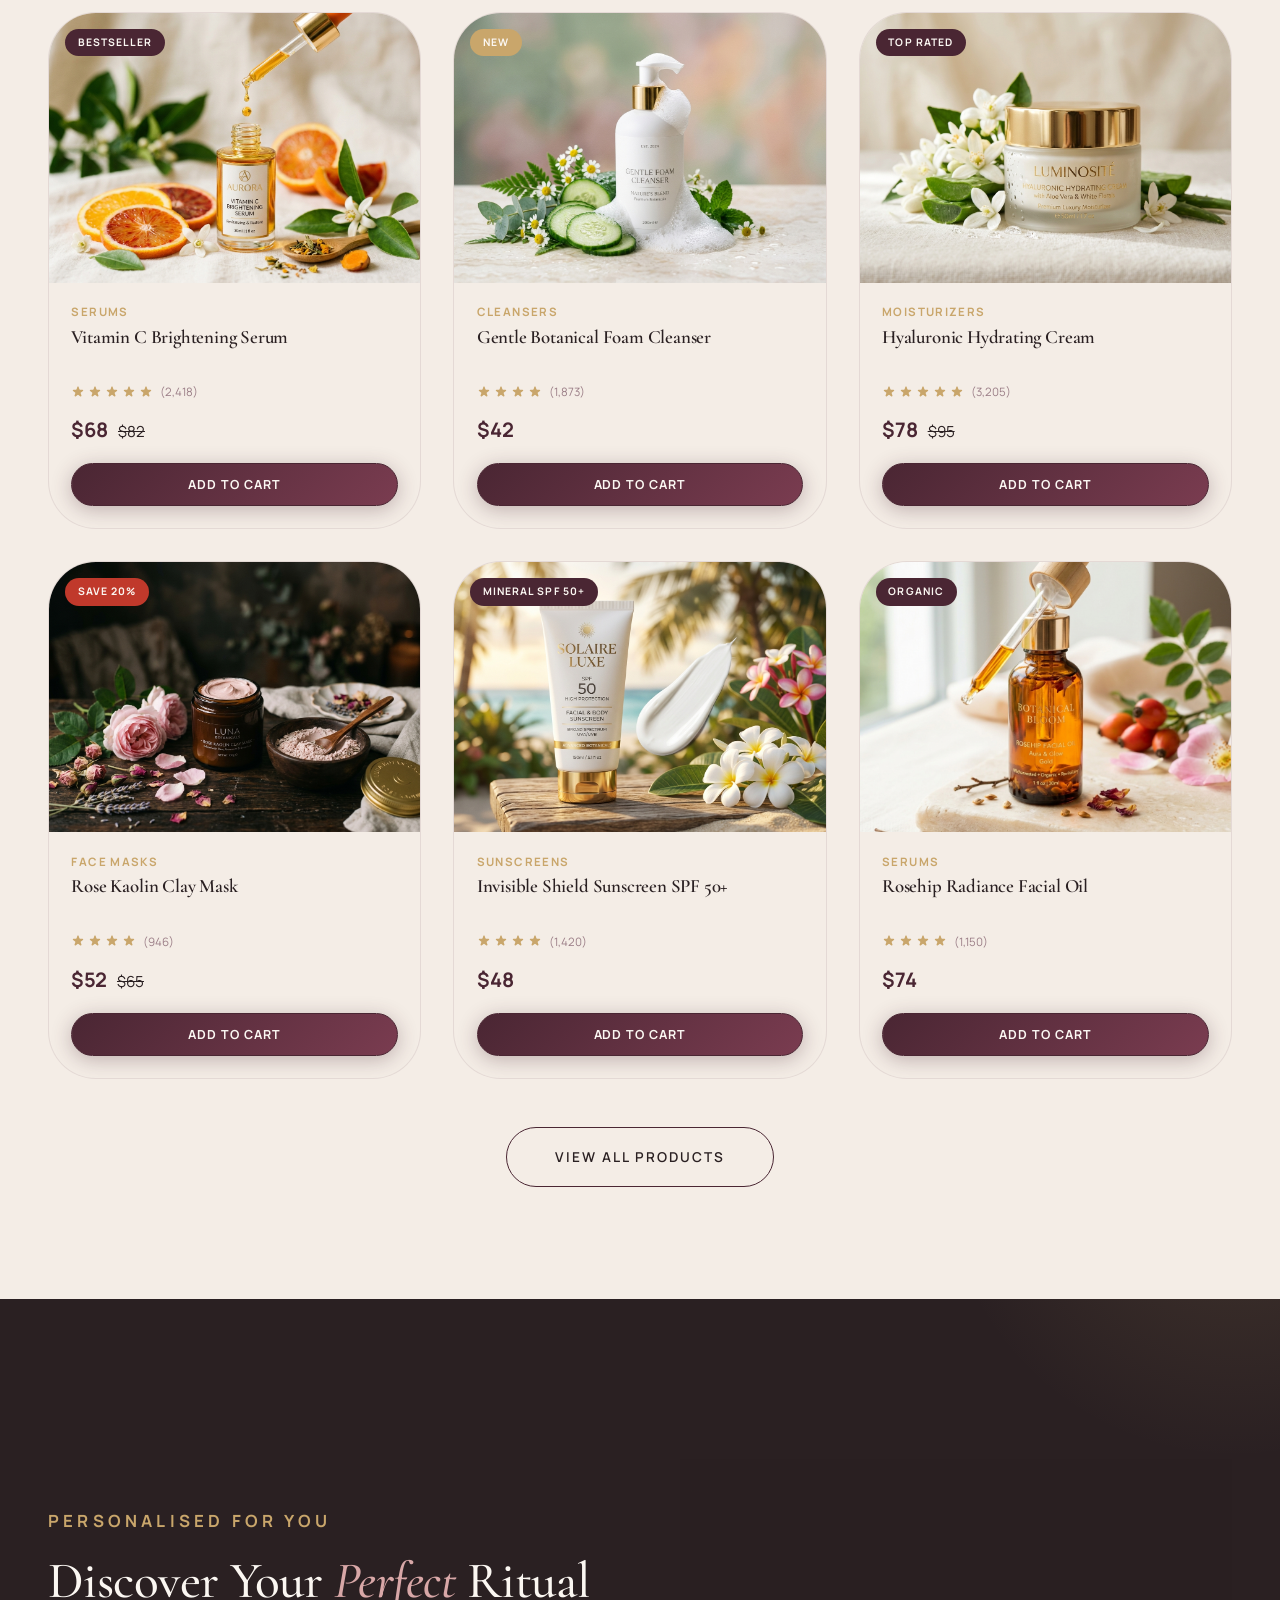
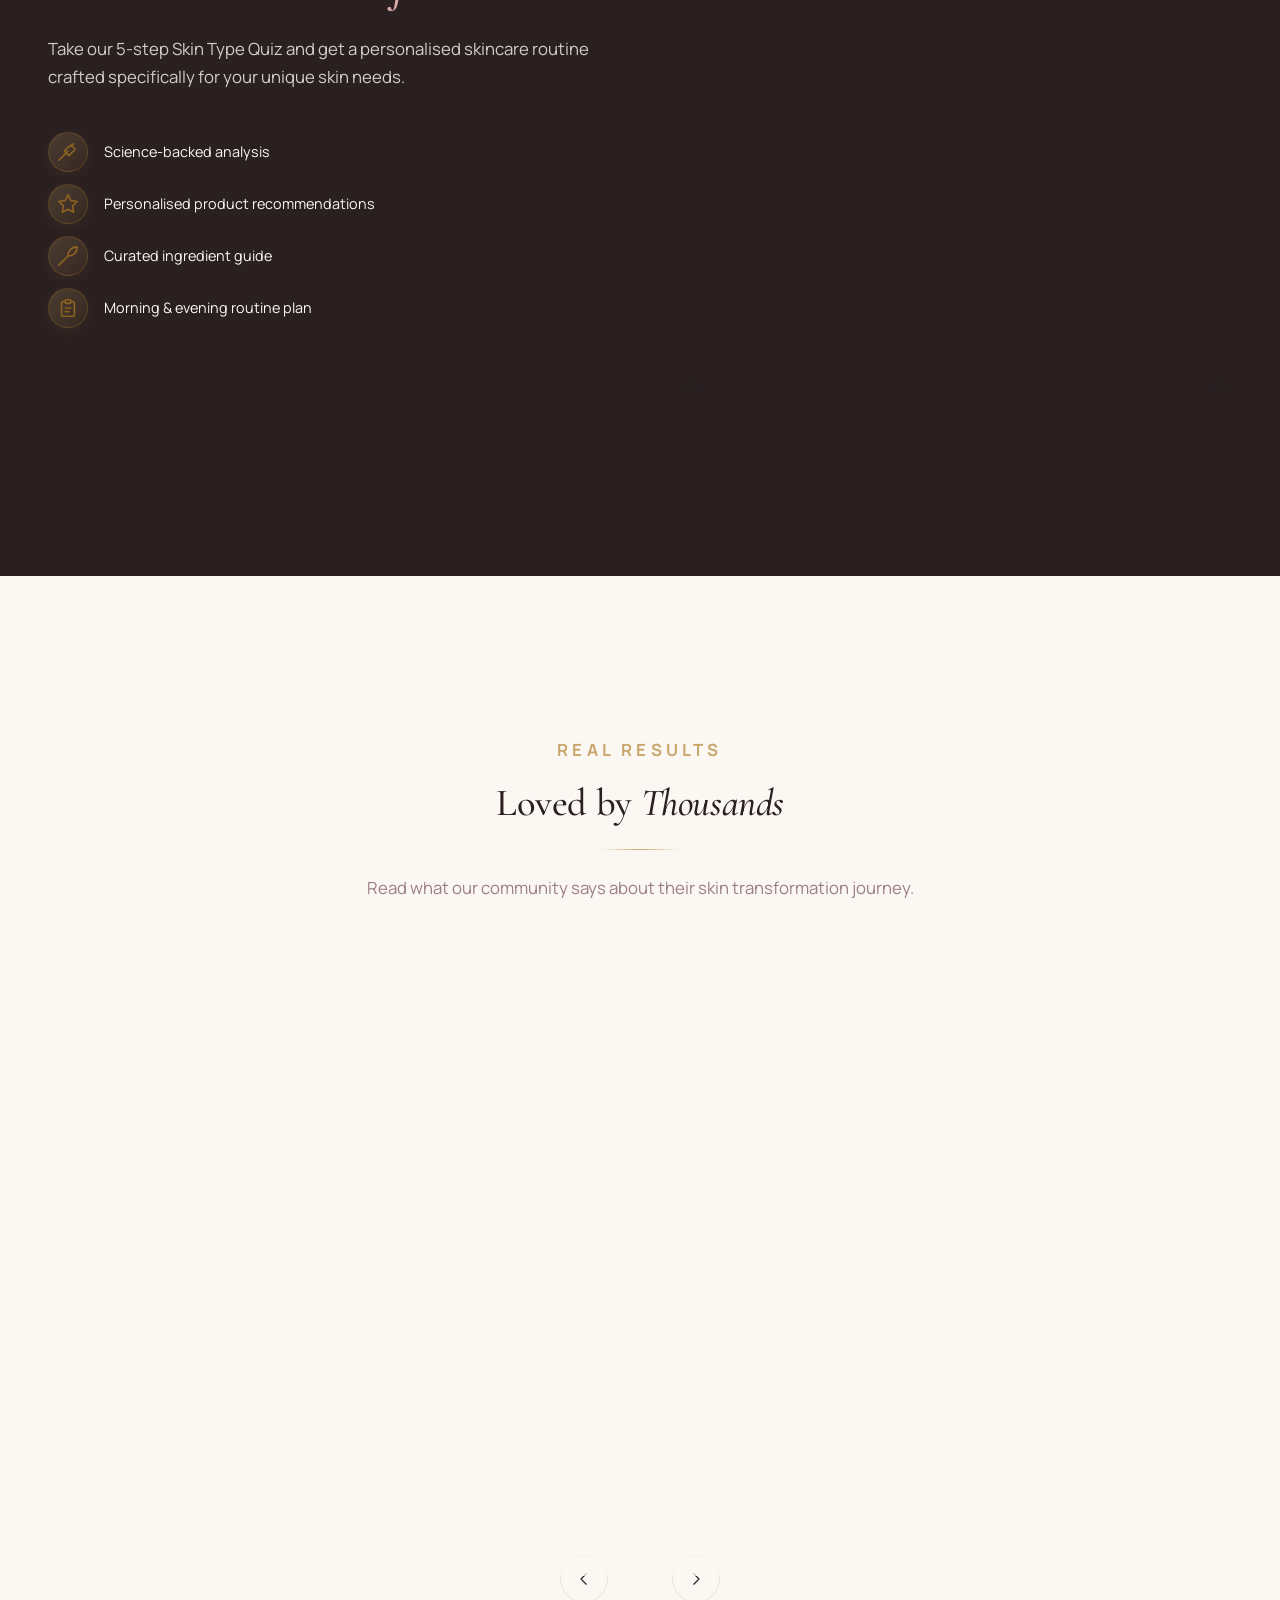
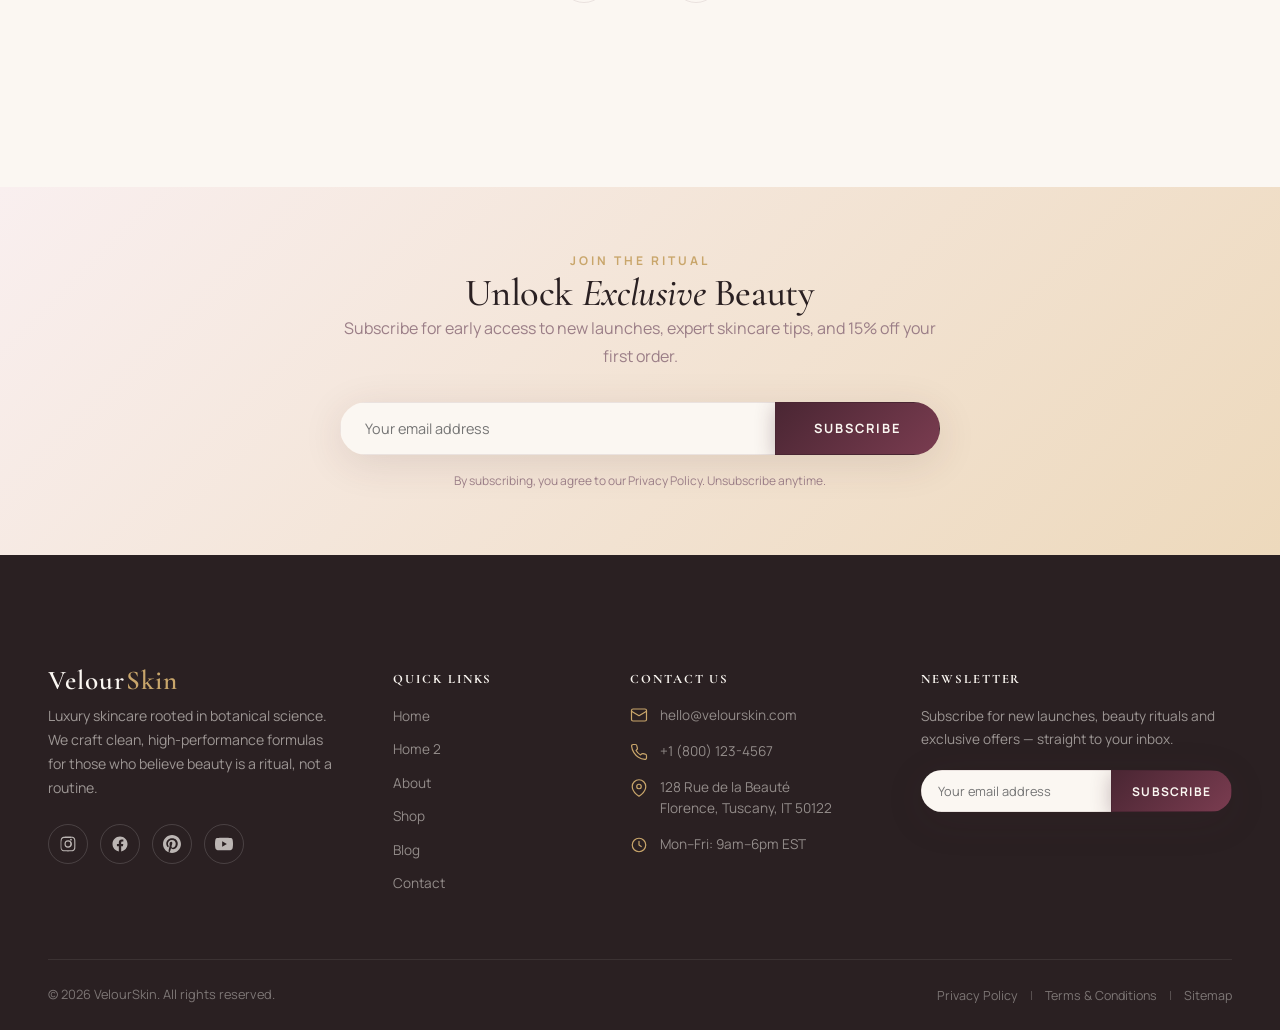
==== commit 3f053b19: "home2 5" ====
--- a/index.html
+++ b/index.html
@@ -15,7 +15,7 @@
   <link rel="stylesheet" href="assets/css/extended.css">
   <link rel="stylesheet" href="assets/css/icons.css">
 </head>
-<body>
+<body class="has-dark-hero">
   <!-- Nav Mount -->
   <div id="navMount"></div>
 
--- a/assets/css/style.css
+++ b/assets/css/style.css
@@ -2210,140 +2210,186 @@
   display: none !important;
 }
 
-/* ── Precise Page-Aware Navbar Contrast Fix ───────────────── */
-/* 1. On index.html over Dark Hero Slider (before scroll) */
-.navbar:not(.scrolled):not(.nav-solid-theme) .nav-link,
-[data-theme="light"] .navbar:not(.scrolled):not(.nav-solid-theme) .nav-link {
+/* ── Universal Page-Aware Navbar Contrast Rules ────────────── */
+
+/* 1. BEFORE SCROLLING on ALL Pages (except home2): White/Gold navbar over dark top headers */
+.navbar:not(.scrolled) .nav-link,
+[data-theme="light"] .navbar:not(.scrolled) .nav-link {
   color: #FBF7F2 !important;
 }
-.navbar:not(.scrolled):not(.nav-solid-theme) .nav-link:hover,
-.navbar:not(.scrolled):not(.nav-solid-theme) .nav-link.active,
-[data-theme="light"] .navbar:not(.scrolled):not(.nav-solid-theme) .nav-link:hover,
-[data-theme="light"] .navbar:not(.scrolled):not(.nav-solid-theme) .nav-link.active {
+.navbar:not(.scrolled) .nav-link:hover,
+.navbar:not(.scrolled) .nav-link.active,
+[data-theme="light"] .navbar:not(.scrolled) .nav-link:hover,
+[data-theme="light"] .navbar:not(.scrolled) .nav-link.active {
   color: #C9A66B !important;
 }
 
-.navbar:not(.scrolled):not(.nav-solid-theme) .nav-logo,
-[data-theme="light"] .navbar:not(.scrolled):not(.nav-solid-theme) .nav-logo {
+.navbar:not(.scrolled) .nav-logo,
+[data-theme="light"] .navbar:not(.scrolled) .nav-logo {
   color: #FBF7F2 !important;
 }
-.navbar:not(.scrolled):not(.nav-solid-theme) .nav-logo span,
-[data-theme="light"] .navbar:not(.scrolled):not(.nav-solid-theme) .nav-logo span {
+.navbar:not(.scrolled) .nav-logo span,
+[data-theme="light"] .navbar:not(.scrolled) .nav-logo span {
   color: #C9A66B !important;
 }
 
-.navbar:not(.scrolled):not(.nav-solid-theme) .nav-icon-btn,
-.navbar:not(.scrolled):not(.nav-solid-theme) .theme-toggle,
-.navbar:not(.scrolled):not(.nav-solid-theme) .rtl-toggle,
-[data-theme="light"] .navbar:not(.scrolled):not(.nav-solid-theme) .nav-icon-btn,
-[data-theme="light"] .navbar:not(.scrolled):not(.nav-solid-theme) .theme-toggle,
-[data-theme="light"] .navbar:not(.scrolled):not(.nav-solid-theme) .rtl-toggle {
+.navbar:not(.scrolled) .nav-icon-btn,
+.navbar:not(.scrolled) .theme-toggle,
+.navbar:not(.scrolled) .rtl-toggle,
+[data-theme="light"] .navbar:not(.scrolled) .nav-icon-btn,
+[data-theme="light"] .navbar:not(.scrolled) .theme-toggle,
+[data-theme="light"] .navbar:not(.scrolled) .rtl-toggle {
   color: #FBF7F2 !important;
   border-color: rgba(251, 247, 242, 0.3) !important;
 }
-.navbar:not(.scrolled):not(.nav-solid-theme) .nav-hamburger span,
-[data-theme="light"] .navbar:not(.scrolled):not(.nav-solid-theme) .nav-hamburger span {
+.navbar:not(.scrolled) .nav-hamburger span,
+[data-theme="light"] .navbar:not(.scrolled) .nav-hamburger span {
   background: #FBF7F2 !important;
 }
 
-/* 2. When Scrolled on all pages OR when on pages without dark hero (home2, etc.) */
-.navbar.scrolled .nav-link,
-.navbar.nav-solid-theme:not(.scrolled) .nav-link {
+/* 2. Exception: Home2 page BEFORE SCROLLING in Light Theme (dark text over light split hero) */
+[data-theme="light"] .page-home2 .navbar:not(.scrolled) .nav-link {
   color: var(--text-primary) !important;
 }
-.navbar.scrolled .nav-link:hover,
-.navbar.scrolled .nav-link.active,
-.navbar.nav-solid-theme:not(.scrolled) .nav-link:hover,
-.navbar.nav-solid-theme:not(.scrolled) .nav-link.active {
+[data-theme="light"] .page-home2 .navbar:not(.scrolled) .nav-link:hover,
+[data-theme="light"] .page-home2 .navbar:not(.scrolled) .nav-link.active {
   color: var(--rosewood) !important;
 }
-[data-theme="dark"] .navbar.scrolled .nav-link,
-[data-theme="dark"] .navbar.nav-solid-theme:not(.scrolled) .nav-link {
-  color: #FBF7F2 !important;
-}
-[data-theme="dark"] .navbar.scrolled .nav-link:hover,
-[data-theme="dark"] .navbar.scrolled .nav-link.active,
-[data-theme="dark"] .navbar.nav-solid-theme:not(.scrolled) .nav-link:hover,
-[data-theme="dark"] .navbar.nav-solid-theme:not(.scrolled) .nav-link.active {
-  color: #C9A66B !important;
-}
-
-.navbar.scrolled .nav-logo,
-.navbar.nav-solid-theme:not(.scrolled) .nav-logo {
+[data-theme="light"] .page-home2 .navbar:not(.scrolled) .nav-logo {
   color: var(--text-primary) !important;
 }
-.navbar.scrolled .nav-logo span,
-.navbar.nav-solid-theme:not(.scrolled) .nav-logo span {
+[data-theme="light"] .page-home2 .navbar:not(.scrolled) .nav-logo span {
   color: var(--rosewood) !important;
 }
-[data-theme="dark"] .navbar.scrolled .nav-logo,
-[data-theme="dark"] .navbar.nav-solid-theme:not(.scrolled) .nav-logo {
-  color: #FBF7F2 !important;
-}
-[data-theme="dark"] .navbar.scrolled .nav-logo span,
-[data-theme="dark"] .navbar.nav-solid-theme:not(.scrolled) .nav-logo span {
-  color: #C9A66B !important;
-}
-
-.navbar.scrolled .nav-icon-btn,
-.navbar.scrolled .theme-toggle,
-.navbar.scrolled .rtl-toggle,
-.navbar.nav-solid-theme:not(.scrolled) .nav-icon-btn,
-.navbar.nav-solid-theme:not(.scrolled) .theme-toggle,
-.navbar.nav-solid-theme:not(.scrolled) .rtl-toggle {
+[data-theme="light"] .page-home2 .navbar:not(.scrolled) .nav-icon-btn,
+[data-theme="light"] .page-home2 .navbar:not(.scrolled) .theme-toggle,
+[data-theme="light"] .page-home2 .navbar:not(.scrolled) .rtl-toggle {
+  color: var(--text-primary) !important;
+  border-color: rgba(74, 38, 51, 0.2) !important;
+}
+[data-theme="light"] .page-home2 .navbar:not(.scrolled) .nav-hamburger span {
+  background: var(--text-primary) !important;
+}
+
+/* 3. WHEN SCROLLED DOWN on ALL Pages in Light Theme (dark text over white scrolled navbar) */
+[data-theme="light"] .navbar.scrolled .nav-link {
+  color: var(--text-primary) !important;
+}
+[data-theme="light"] .navbar.scrolled .nav-link:hover,
+[data-theme="light"] .navbar.scrolled .nav-link.active {
+  color: var(--rosewood) !important;
+}
+[data-theme="light"] .navbar.scrolled .nav-logo {
+  color: var(--text-primary) !important;
+}
+[data-theme="light"] .navbar.scrolled .nav-logo span {
+  color: var(--rosewood) !important;
+}
+[data-theme="light"] .navbar.scrolled .nav-icon-btn,
+[data-theme="light"] .navbar.scrolled .theme-toggle,
+[data-theme="light"] .navbar.scrolled .rtl-toggle {
   color: var(--text-primary) !important;
   border-color: var(--border-color) !important;
 }
+[data-theme="light"] .navbar.scrolled .nav-hamburger span {
+  background: var(--text-primary) !important;
+}
+
+/* 4. WHEN SCROLLED DOWN on ALL Pages in Dark Theme */
+[data-theme="dark"] .navbar.scrolled .nav-link {
+  color: #FBF7F2 !important;
+}
+[data-theme="dark"] .navbar.scrolled .nav-link:hover,
+[data-theme="dark"] .navbar.scrolled .nav-link.active {
+  color: #C9A66B !important;
+}
+[data-theme="dark"] .navbar.scrolled .nav-logo {
+  color: #FBF7F2 !important;
+}
+[data-theme="dark"] .navbar.scrolled .nav-logo span {
+  color: #C9A66B !important;
+}
 [data-theme="dark"] .navbar.scrolled .nav-icon-btn,
 [data-theme="dark"] .navbar.scrolled .theme-toggle,
-[data-theme="dark"] .navbar.scrolled .rtl-toggle,
-[data-theme="dark"] .navbar.nav-solid-theme:not(.scrolled) .nav-icon-btn,
-[data-theme="dark"] .navbar.nav-solid-theme:not(.scrolled) .theme-toggle,
-[data-theme="dark"] .navbar.nav-solid-theme:not(.scrolled) .rtl-toggle {
+[data-theme="dark"] .navbar.scrolled .rtl-toggle {
   color: #FBF7F2 !important;
   border-color: rgba(251, 247, 242, 0.2) !important;
 }
-
-/* ── Real Results (Testimonials) 100% Center Alignment ────── */
+[data-theme="dark"] .navbar.scrolled .nav-hamburger span {
+  background: #FBF7F2 !important;
+}
+
+/* ── Testimonials Exact Viewport Centering & Zero Clipping ── */
+.testimonials {
+  background: var(--bg-primary);
+  position: relative;
+  overflow: hidden;
+}
 .testimonial-slider {
   position: relative !important;
   overflow: hidden !important;
   width: 100% !important;
+  max-width: 860px !important;
+  margin: 0 auto !important;
+  padding: 1.5rem 0 !important;
 }
 .testimonial-track {
   display: flex !important;
-  transition: transform var(--dur-slow) var(--ease-smooth) !important;
+  flex-direction: row !important;
+  flex-wrap: nowrap !important;
+  width: 100% !important;
+  gap: 0 !important;
+  margin: 0 !important;
+  padding: 0 !important;
+  transition: transform 0.6s cubic-bezier(0.25, 1, 0.5, 1) !important;
+  will-change: transform;
 }
 .testimonial-slide {
+  flex: 0 0 100% !important;
+  width: 100% !important;
   min-width: 100% !important;
-  width: 100% !important;
-  padding: 0 1.5rem !important;
+  max-width: 100% !important;
   display: flex !important;
   justify-content: center !important;
   align-items: center !important;
+  padding: 0 2rem !important;
   box-sizing: border-box !important;
+  margin: 0 !important;
 }
 .testimonial-card {
   width: 100% !important;
-  max-width: 820px !important;
+  max-width: 740px !important;
   margin: 0 auto !important;
   text-align: center !important;
   display: flex !important;
   flex-direction: column !important;
   align-items: center !important;
-  padding: 3.5rem 3rem !important;
+  padding: 3.2rem 2.2rem !important;
+  box-sizing: border-box !important;
+  background: var(--glass-bg) !important;
+  backdrop-filter: blur(20px) !important;
+  -webkit-backdrop-filter: blur(20px) !important;
+  border: 1px solid var(--border-color) !important;
+  border-radius: var(--radius-xl) !important;
+  box-shadow: 0 8px 32px rgba(74, 38, 51, 0.08) !important;
 }
 .testimonial-stars {
   display: flex !important;
   justify-content: center !important;
   align-items: center !important;
-  gap: 3px !important;
-  margin: 0 auto 1.5rem !important;
+  gap: 4px !important;
+  margin: 0 auto 1.25rem !important;
 }
 .testimonial-quote {
   text-align: center !important;
-  max-width: 720px !important;
-  margin: 0 auto 2rem !important;
+  max-width: 640px !important;
+  margin: 0 auto 1.8rem !important;
+  font-family: var(--font-display) !important;
+  font-size: clamp(1.25rem, 2.4vw, 1.75rem) !important;
+  font-style: italic !important;
+  font-weight: 400 !important;
+  line-height: 1.55 !important;
+  color: var(--text-primary) !important;
 }
 .testimonial-author {
   display: flex !important;
@@ -2354,10 +2400,19 @@
   text-align: left !important;
   width: fit-content !important;
 }
+.testimonial-avatar {
+  width: 52px !important;
+  height: 52px !important;
+  border-radius: 50% !important;
+  object-fit: cover !important;
+  border: 2px solid var(--champagne) !important;
+  flex-shrink: 0 !important;
+  box-shadow: 0 4px 14px rgba(0, 0, 0, 0.15) !important;
+}
 .slider-nav {
   display: flex !important;
   align-items: center !important;
   justify-content: center !important;
   gap: 1rem !important;
-  margin: 2.5rem auto 0 !important;
-}
+  margin: 2.2rem auto 0 !important;
+}
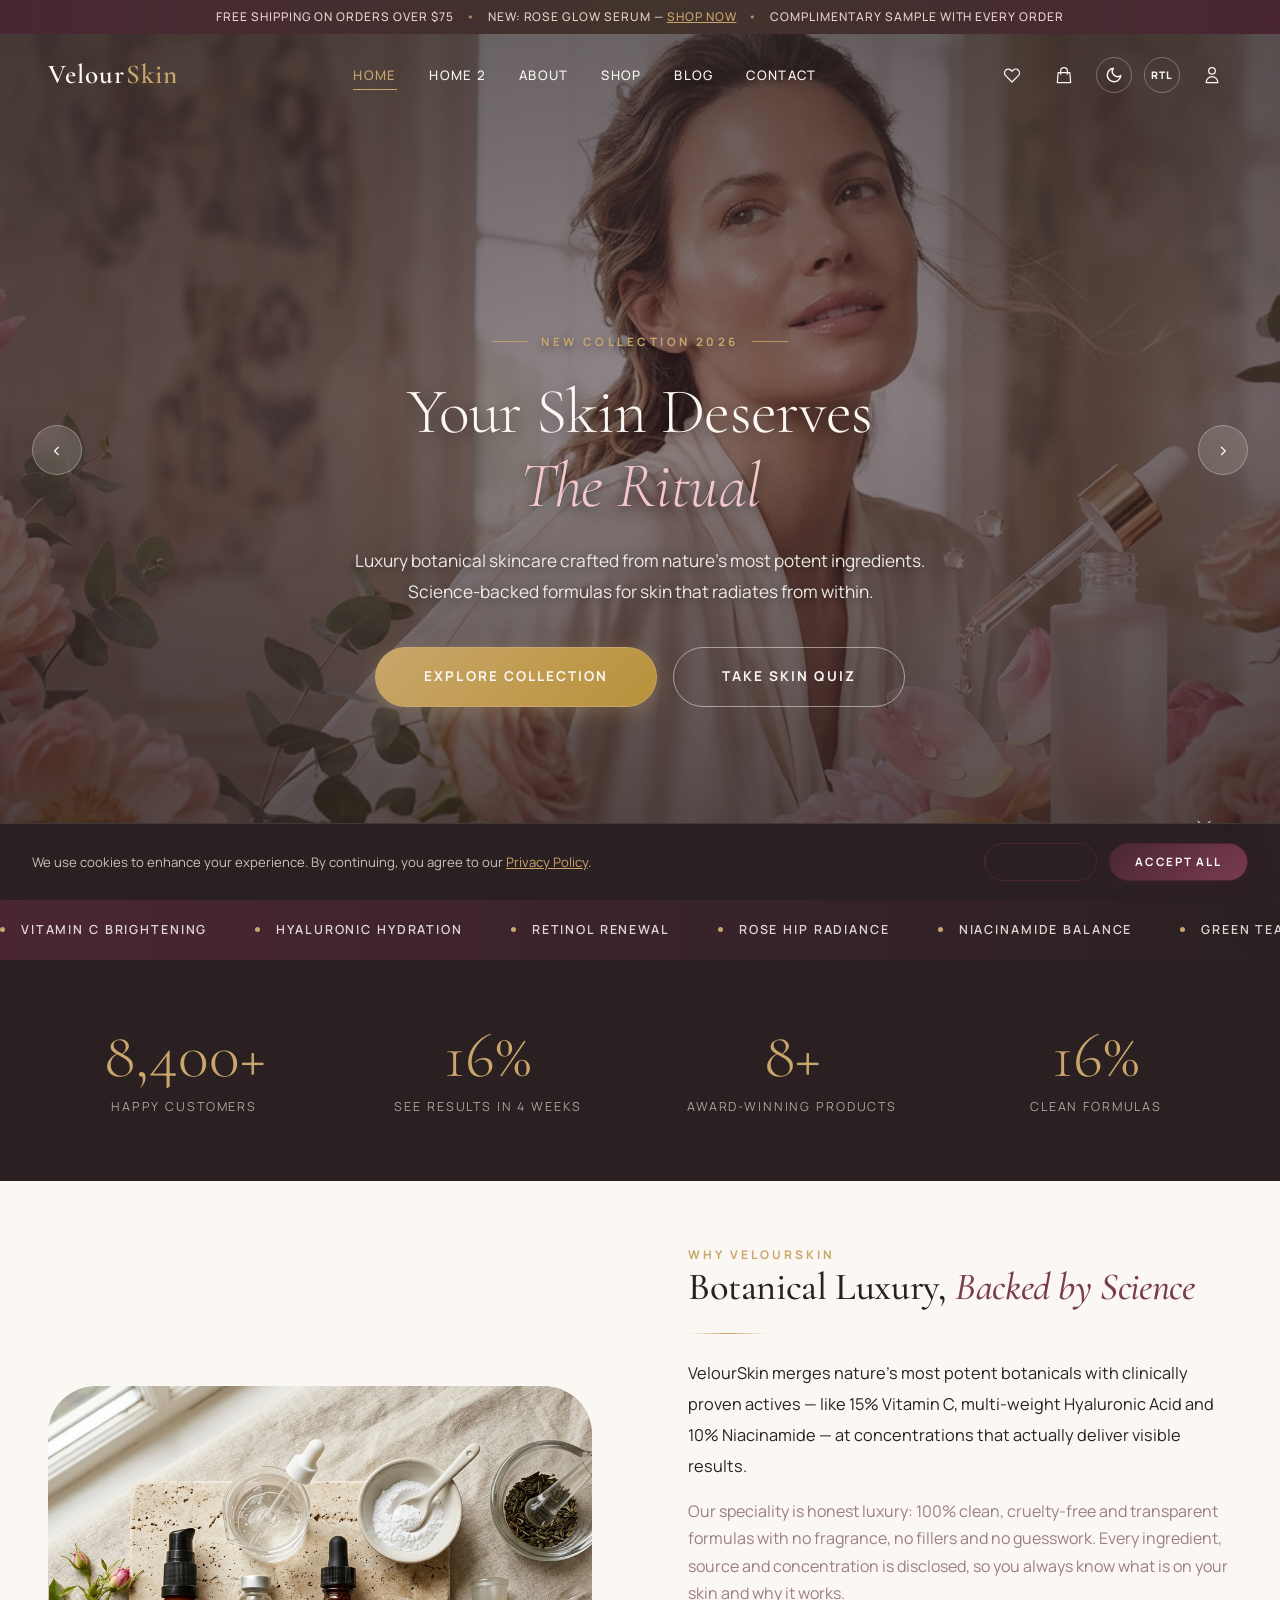
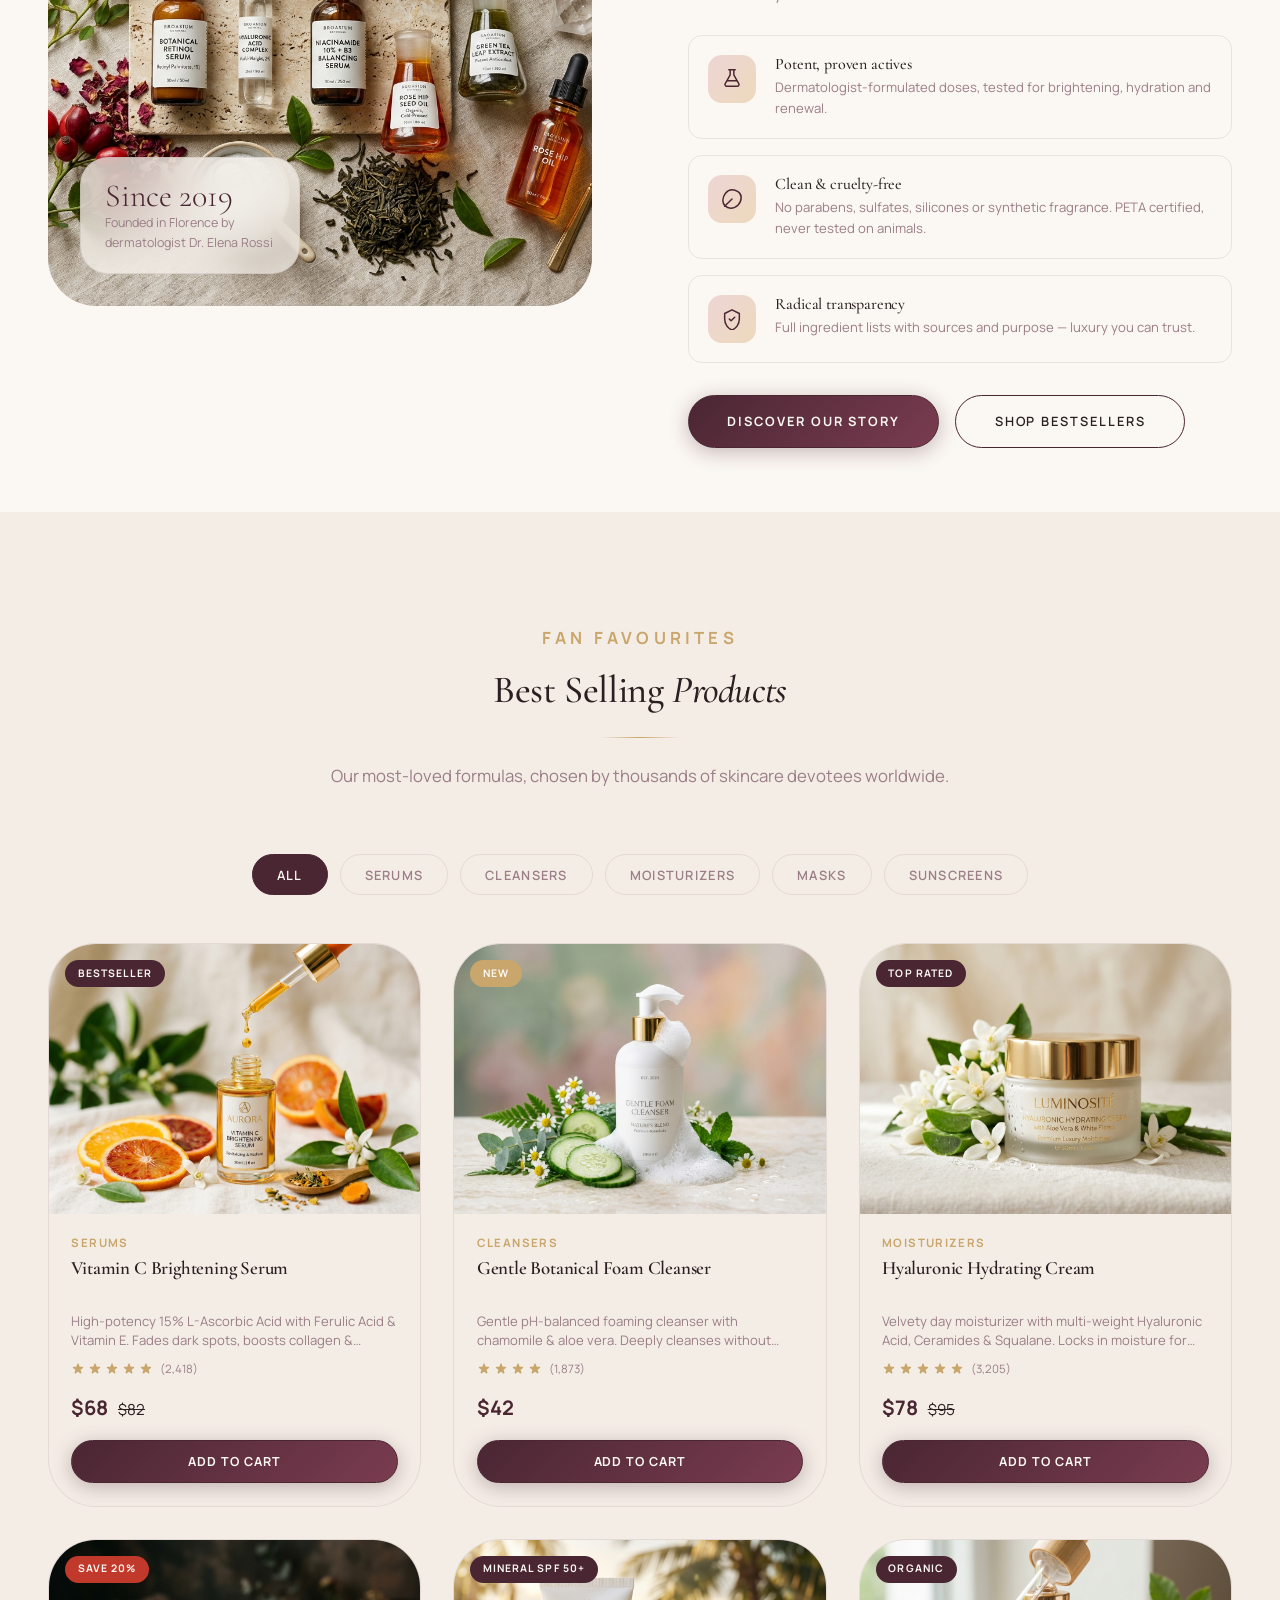
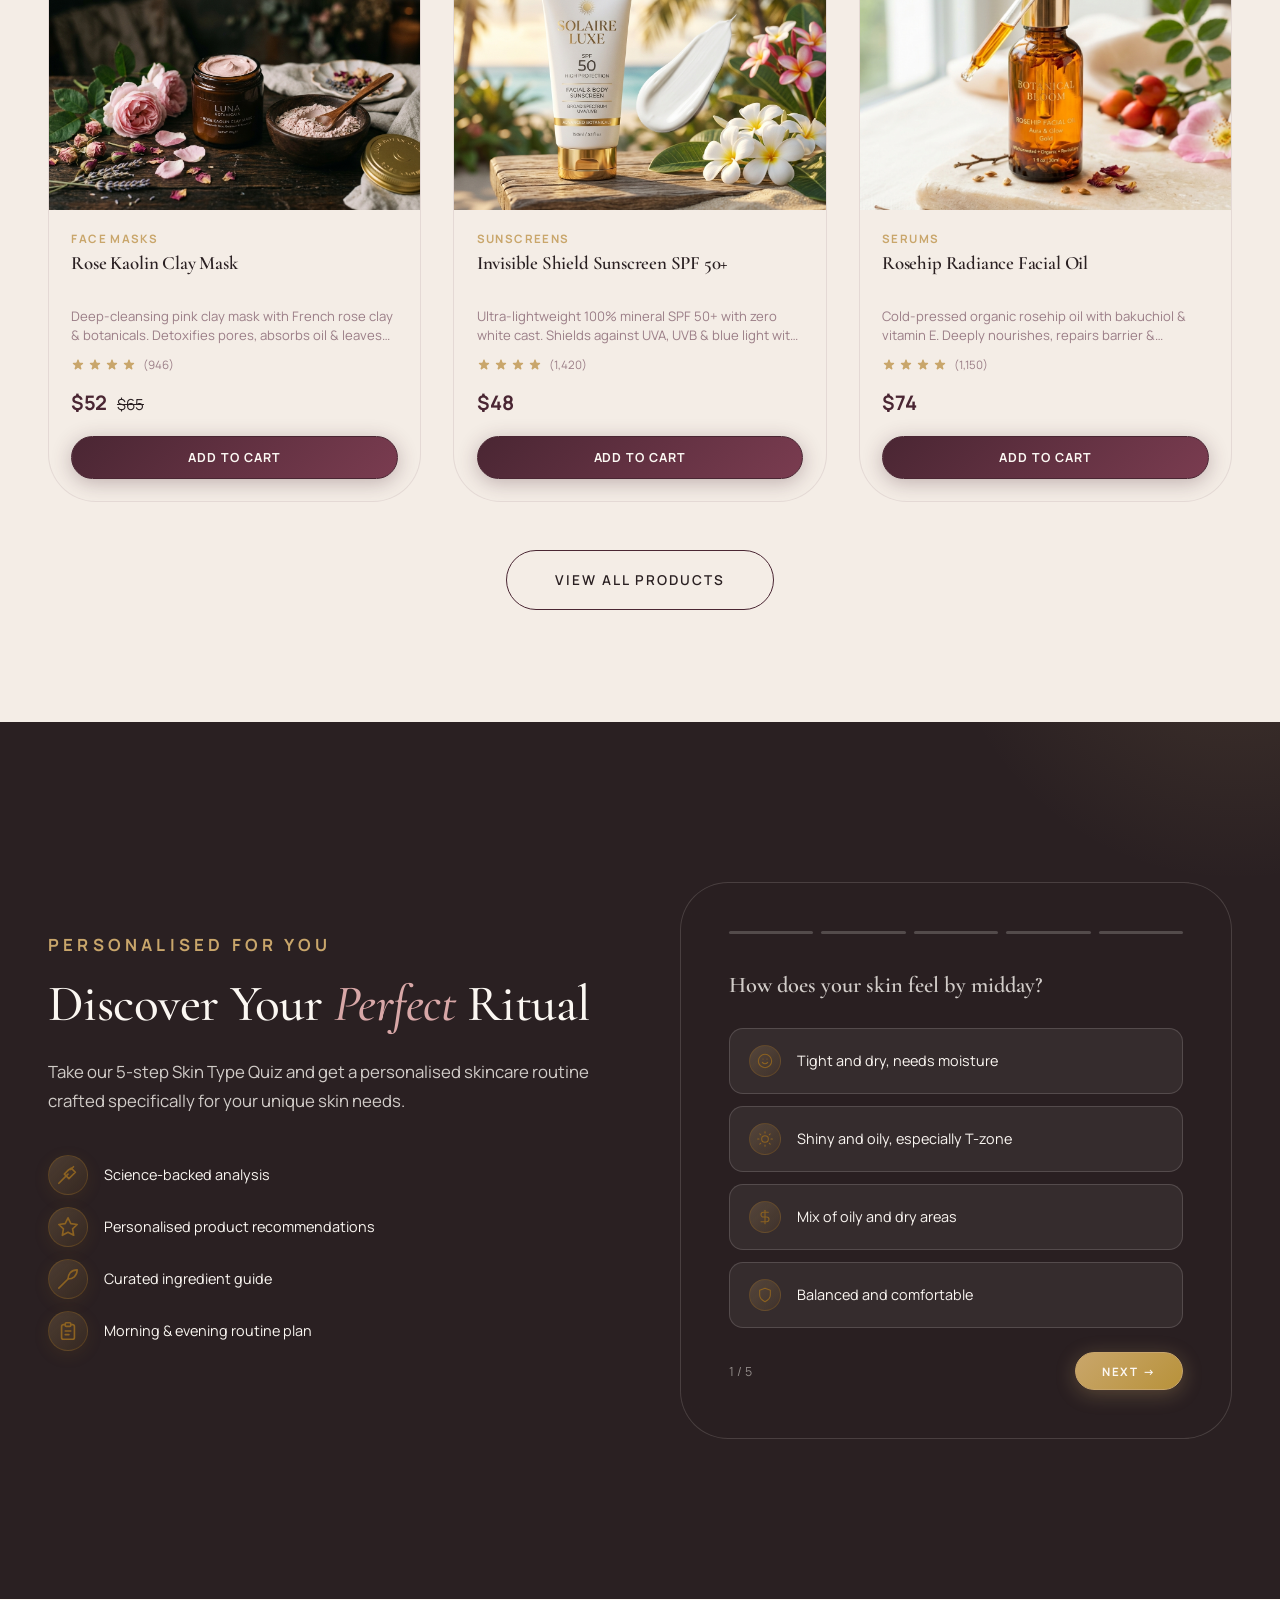
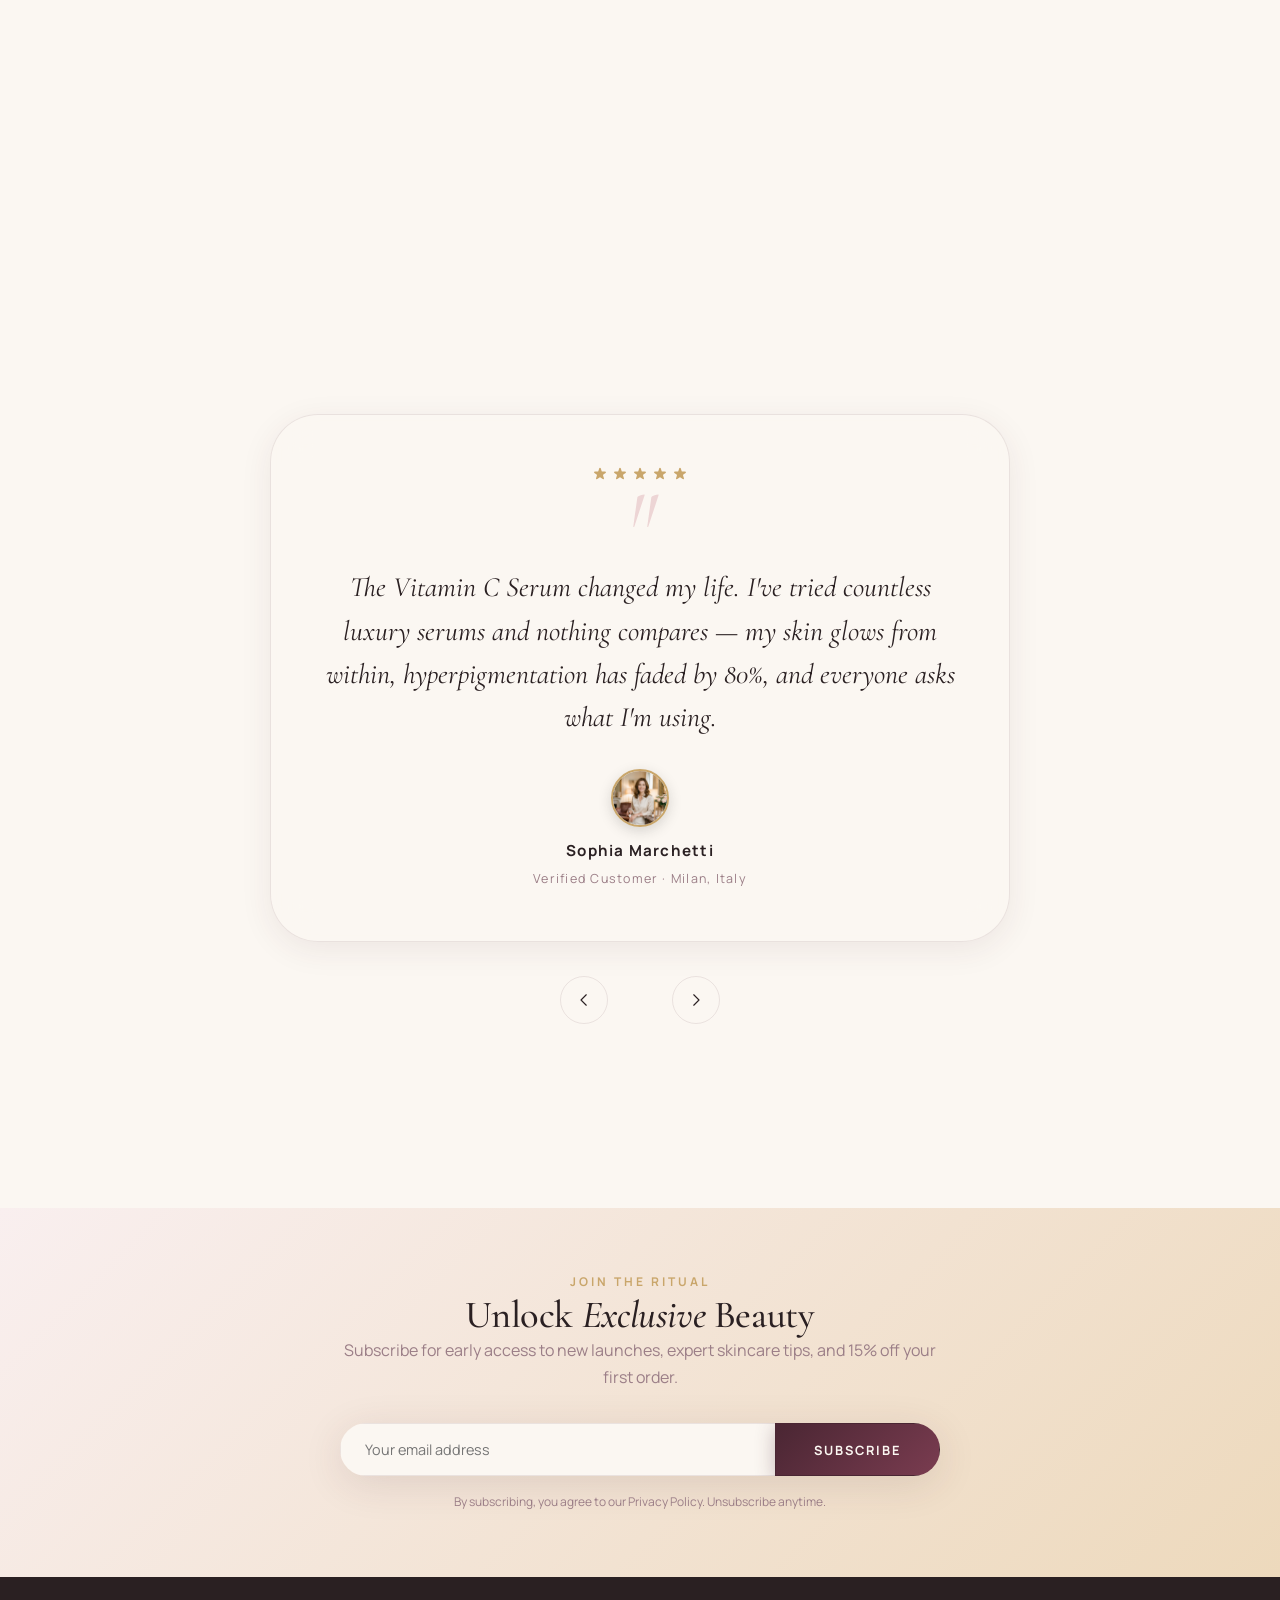
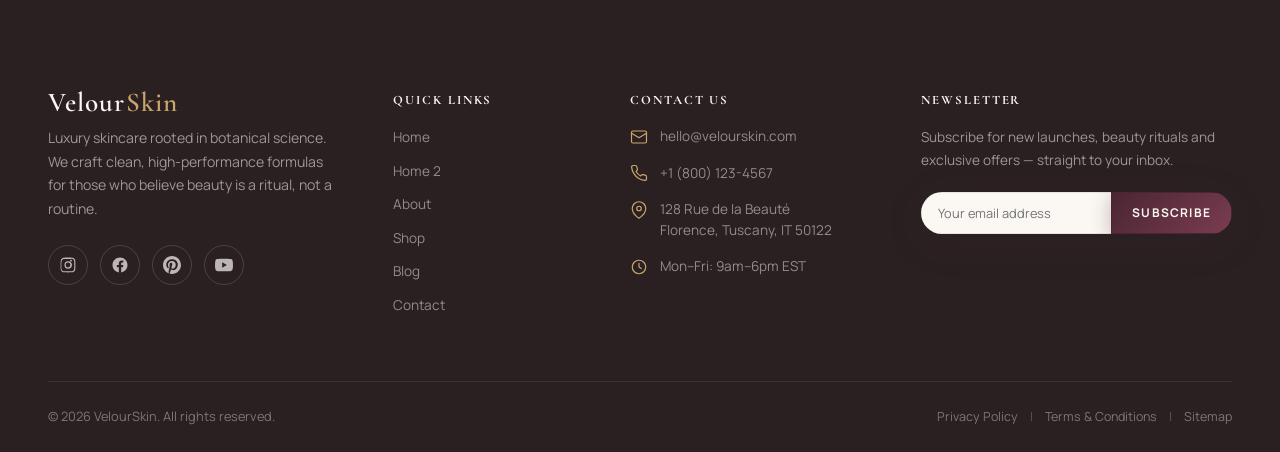
==== commit 7392cd78: "home1" ====
--- a/index.html
+++ b/index.html
@@ -149,6 +149,57 @@
       </div>
     </section>
 
+    <!-- ── SECTION 2b: Brand Intro ─────────────────────────── -->
+    <section class="brand-intro section-sm" aria-label="About VelourSkin">
+      <div class="container">
+        <div class="about-story">
+          <div class="reveal-left">
+            <div class="about-story-image">
+              <img src="assets/images/ingredients-botanical.jpg" alt="Natural botanical ingredients used in VelourSkin formulas" loading="lazy" style="height:520px;object-fit:cover;">
+              <div class="brand-badge">
+                <div class="brand-badge-value">Since 2019</div>
+                <p class="brand-badge-label">Founded in Florence by dermatologist Dr. Elena Rossi</p>
+              </div>
+            </div>
+          </div>
+          <div class="reveal-right">
+            <p class="subtitle">Why VelourSkin</p>
+            <h2>Botanical Luxury, <em>Backed by Science</em></h2>
+            <div class="section-divider" style="margin:1.5rem 0;"></div>
+            <p class="brand-intro-lead">VelourSkin merges nature's most potent botanicals with clinically proven actives — like 15% Vitamin C, multi-weight Hyaluronic Acid and 10% Niacinamide — at concentrations that actually deliver visible results.</p>
+            <p class="brand-intro-sub">Our speciality is honest luxury: 100% clean, cruelty-free and transparent formulas with no fragrance, no fillers and no guesswork. Every ingredient, source and concentration is disclosed, so you always know what is on your skin and why it works.</p>
+            <div class="ingredients-list" style="margin-top:0;margin-bottom:2rem;">
+              <div class="ingredient-item">
+                <div class="ingredient-icon" aria-hidden="true"><svg viewBox="0 0 24 24" fill="none" stroke="currentColor" stroke-width="1.6" stroke-linecap="round" stroke-linejoin="round" style="width:22px;height:22px"><path d="M10 2v5.5L4.5 17.2A2 2 0 0 0 6.2 20h11.6a2 2 0 0 0 1.7-2.8L14 7.5V2"/><path d="M8.5 2h7"/><path d="M7 14h10"/></svg></div>
+                <div class="ingredient-info">
+                  <h4>Potent, proven actives</h4>
+                  <p>Dermatologist-formulated doses, tested for brightening, hydration and renewal.</p>
+                </div>
+              </div>
+              <div class="ingredient-item">
+                <div class="ingredient-icon" aria-hidden="true"><svg viewBox="0 0 24 24" fill="none" stroke="currentColor" stroke-width="1.6" stroke-linecap="round" stroke-linejoin="round" style="width:22px;height:22px"><path d="M12 2C6.5 2 2 8 2 13.5C2 18.2 5.8 22 10.5 22C17 22 22 16.5 22 10C22 4.5 16 2 12 2Z"/><path d="M4 20L12 12"/></svg></div>
+                <div class="ingredient-info">
+                  <h4>Clean & cruelty-free</h4>
+                  <p>No parabens, sulfates, silicones or synthetic fragrance. PETA certified, never tested on animals.</p>
+                </div>
+              </div>
+              <div class="ingredient-item">
+                <div class="ingredient-icon" aria-hidden="true"><svg viewBox="0 0 24 24" fill="none" stroke="currentColor" stroke-width="1.6" stroke-linecap="round" stroke-linejoin="round" style="width:22px;height:22px"><path d="M12 2L4 6v6c0 5.5 3.5 10.5 8 12 4.5-1.5 8-6.5 8-12V6l-8-4z"/><path d="M9 12l2 2 4-4"/></svg></div>
+                <div class="ingredient-info">
+                  <h4>Radical transparency</h4>
+                  <p>Full ingredient lists with sources and purpose — luxury you can trust.</p>
+                </div>
+              </div>
+            </div>
+            <div style="display:flex;gap:1rem;flex-wrap:wrap;">
+              <a href="about.html" class="btn btn-primary">Discover Our Story</a>
+              <a href="services.html" class="btn btn-outline-dark">Shop Bestsellers</a>
+            </div>
+          </div>
+        </div>
+      </div>
+    </section>
+
     <!-- ── SECTION 3: Best Sellers ─────────────────────────── -->
     <section class="bestsellers">
       <div class="container">
@@ -183,6 +234,7 @@
             <div class="product-card-body">
               <p class="product-card-category">Serums</p>
               <h3 class="product-card-title">Vitamin C Brightening Serum</h3>
+              <p class="product-card-desc">High-potency 15% L-Ascorbic Acid with Ferulic Acid & Vitamin E. Fades dark spots, boosts collagen & reveals a radiant glow.</p>
               <div class="product-card-stars" aria-label="4.9 out of 5 stars">
                 <svg viewBox="0 0 20 20"><path d="M9.049 2.927c.3-.921 1.603-.921 1.902 0l1.07 3.292a1 1 0 00.95.69h3.462c.969 0 1.371 1.24.588 1.81l-2.8 2.034a1 1 0 00-.364 1.118l1.07 3.292c.3.921-.755 1.688-1.54 1.118l-2.8-2.034a1 1 0 00-1.175 0l-2.8 2.034c-.784.57-1.838-.197-1.539-1.118l1.07-3.292a1 1 0 00-.364-1.118L2.98 8.72c-.783-.57-.38-1.81.588-1.81h3.461a1 1 0 00.951-.69l1.07-3.292z"/></svg>
                 <svg viewBox="0 0 20 20"><path d="M9.049 2.927c.3-.921 1.603-.921 1.902 0l1.07 3.292a1 1 0 00.95.69h3.462c.969 0 1.371 1.24.588 1.81l-2.8 2.034a1 1 0 00-.364 1.118l1.07 3.292c.3.921-.755 1.688-1.54 1.118l-2.8-2.034a1 1 0 00-1.175 0l-2.8 2.034c-.784.57-1.838-.197-1.539-1.118l1.07-3.292a1 1 0 00-.364-1.118L2.98 8.72c-.783-.57-.38-1.81.588-1.81h3.461a1 1 0 00.951-.69l1.07-3.292z"/></svg>
@@ -215,6 +267,7 @@
             <div class="product-card-body">
               <p class="product-card-category">Cleansers</p>
               <h3 class="product-card-title">Gentle Botanical Foam Cleanser</h3>
+              <p class="product-card-desc">Gentle pH-balanced foaming cleanser with chamomile & aloe vera. Deeply cleanses without stripping essential moisture.</p>
               <div class="product-card-stars" aria-label="4.8 out of 5">
                 <svg viewBox="0 0 20 20"><path d="M9.049 2.927c.3-.921 1.603-.921 1.902 0l1.07 3.292a1 1 0 00.95.69h3.462c.969 0 1.371 1.24.588 1.81l-2.8 2.034a1 1 0 00-.364 1.118l1.07 3.292c.3.921-.755 1.688-1.54 1.118l-2.8-2.034a1 1 0 00-1.175 0l-2.8 2.034c-.784.57-1.838-.197-1.539-1.118l1.07-3.292a1 1 0 00-.364-1.118L2.98 8.72c-.783-.57-.38-1.81.588-1.81h3.461a1 1 0 00.951-.69l1.07-3.292z"/></svg>
                 <svg viewBox="0 0 20 20"><path d="M9.049 2.927c.3-.921 1.603-.921 1.902 0l1.07 3.292a1 1 0 00.95.69h3.462c.969 0 1.371 1.24.588 1.81l-2.8 2.034a1 1 0 00-.364 1.118l1.07 3.292c.3.921-.755 1.688-1.54 1.118l-2.8-2.034a1 1 0 00-1.175 0l-2.8 2.034c-.784.57-1.838-.197-1.539-1.118l1.07-3.292a1 1 0 00-.364-1.118L2.98 8.72c-.783-.57-.38-1.81.588-1.81h3.461a1 1 0 00.951-.69l1.07-3.292z"/></svg>
@@ -243,6 +296,7 @@
             <div class="product-card-body">
               <p class="product-card-category">Moisturizers</p>
               <h3 class="product-card-title">Hyaluronic Hydrating Cream</h3>
+              <p class="product-card-desc">Velvety day moisturizer with multi-weight Hyaluronic Acid, Ceramides & Squalane. Locks in moisture for dewy, supple skin.</p>
               <div class="product-card-stars"><svg viewBox="0 0 20 20"><path d="M9.049 2.927c.3-.921 1.603-.921 1.902 0l1.07 3.292a1 1 0 00.95.69h3.462c.969 0 1.371 1.24.588 1.81l-2.8 2.034a1 1 0 00-.364 1.118l1.07 3.292c.3.921-.755 1.688-1.54 1.118l-2.8-2.034a1 1 0 00-1.175 0l-2.8 2.034c-.784.57-1.838-.197-1.539-1.118l1.07-3.292a1 1 0 00-.364-1.118L2.98 8.72c-.783-.57-.38-1.81.588-1.81h3.461a1 1 0 00.951-.69l1.07-3.292z"/></svg><svg viewBox="0 0 20 20"><path d="M9.049 2.927c.3-.921 1.603-.921 1.902 0l1.07 3.292a1 1 0 00.95.69h3.462c.969 0 1.371 1.24.588 1.81l-2.8 2.034a1 1 0 00-.364 1.118l1.07 3.292c.3.921-.755 1.688-1.54 1.118l-2.8-2.034a1 1 0 00-1.175 0l-2.8 2.034c-.784.57-1.838-.197-1.539-1.118l1.07-3.292a1 1 0 00-.364-1.118L2.98 8.72c-.783-.57-.38-1.81.588-1.81h3.461a1 1 0 00.951-.69l1.07-3.292z"/></svg><svg viewBox="0 0 20 20"><path d="M9.049 2.927c.3-.921 1.603-.921 1.902 0l1.07 3.292a1 1 0 00.95.69h3.462c.969 0 1.371 1.24.588 1.81l-2.8 2.034a1 1 0 00-.364 1.118l1.07 3.292c.3.921-.755 1.688-1.54 1.118l-2.8-2.034a1 1 0 00-1.175 0l-2.8 2.034c-.784.57-1.838-.197-1.539-1.118l1.07-3.292a1 1 0 00-.364-1.118L2.98 8.72c-.783-.57-.38-1.81.588-1.81h3.461a1 1 0 00.951-.69l1.07-3.292z"/></svg><svg viewBox="0 0 20 20"><path d="M9.049 2.927c.3-.921 1.603-.921 1.902 0l1.07 3.292a1 1 0 00.95.69h3.462c.969 0 1.371 1.24.588 1.81l-2.8 2.034a1 1 0 00-.364 1.118l1.07 3.292c.3.921-.755 1.688-1.54 1.118l-2.8-2.034a1 1 0 00-1.175 0l-2.8 2.034c-.784.57-1.838-.197-1.539-1.118l1.07-3.292a1 1 0 00-.364-1.118L2.98 8.72c-.783-.57-.38-1.81.588-1.81h3.461a1 1 0 00.951-.69l1.07-3.292z"/></svg><svg viewBox="0 0 20 20"><path d="M9.049 2.927c.3-.921 1.603-.921 1.902 0l1.07 3.292a1 1 0 00.95.69h3.462c.969 0 1.371 1.24.588 1.81l-2.8 2.034a1 1 0 00-.364 1.118l1.07 3.292c.3.921-.755 1.688-1.54 1.118l-2.8-2.034a1 1 0 00-1.175 0l-2.8 2.034c-.784.57-1.838-.197-1.539-1.118l1.07-3.292a1 1 0 00-.364-1.118L2.98 8.72c-.783-.57-.38-1.81.588-1.81h3.461a1 1 0 00.951-.69l1.07-3.292z"/></svg><span style="font-size:.72rem;color:var(--text-secondary);margin-left:.25rem">(3,205)</span></div>
               <div class="product-card-price"><span class="price-current">$78</span><span class="price-original">$95</span></div>
             </div>
@@ -265,6 +319,7 @@
             <div class="product-card-body">
               <p class="product-card-category">Face Masks</p>
               <h3 class="product-card-title">Rose Kaolin Clay Mask</h3>
+              <p class="product-card-desc">Deep-cleansing pink clay mask with French rose clay & botanicals. Detoxifies pores, absorbs oil & leaves skin silky smooth.</p>
               <div class="product-card-stars"><svg viewBox="0 0 20 20"><path d="M9.049 2.927c.3-.921 1.603-.921 1.902 0l1.07 3.292a1 1 0 00.95.69h3.462c.969 0 1.371 1.24.588 1.81l-2.8 2.034a1 1 0 00-.364 1.118l1.07 3.292c.3.921-.755 1.688-1.54 1.118l-2.8-2.034a1 1 0 00-1.175 0l-2.8 2.034c-.784.57-1.838-.197-1.539-1.118l1.07-3.292a1 1 0 00-.364-1.118L2.98 8.72c-.783-.57-.38-1.81.588-1.81h3.461a1 1 0 00.951-.69l1.07-3.292z"/></svg><svg viewBox="0 0 20 20"><path d="M9.049 2.927c.3-.921 1.603-.921 1.902 0l1.07 3.292a1 1 0 00.95.69h3.462c.969 0 1.371 1.24.588 1.81l-2.8 2.034a1 1 0 00-.364 1.118l1.07 3.292c.3.921-.755 1.688-1.54 1.118l-2.8-2.034a1 1 0 00-1.175 0l-2.8 2.034c-.784.57-1.838-.197-1.539-1.118l1.07-3.292a1 1 0 00-.364-1.118L2.98 8.72c-.783-.57-.38-1.81.588-1.81h3.461a1 1 0 00.951-.69l1.07-3.292z"/></svg><svg viewBox="0 0 20 20"><path d="M9.049 2.927c.3-.921 1.603-.921 1.902 0l1.07 3.292a1 1 0 00.95.69h3.462c.969 0 1.371 1.24.588 1.81l-2.8 2.034a1 1 0 00-.364 1.118l1.07 3.292c.3.921-.755 1.688-1.54 1.118l-2.8-2.034a1 1 0 00-1.175 0l-2.8 2.034c-.784.57-1.838-.197-1.539-1.118l1.07-3.292a1 1 0 00-.364-1.118L2.98 8.72c-.783-.57-.38-1.81.588-1.81h3.461a1 1 0 00.951-.69l1.07-3.292z"/></svg><svg viewBox="0 0 20 20"><path d="M9.049 2.927c.3-.921 1.603-.921 1.902 0l1.07 3.292a1 1 0 00.95.69h3.462c.969 0 1.371 1.24.588 1.81l-2.8 2.034a1 1 0 00-.364 1.118l1.07 3.292c.3.921-.755 1.688-1.54 1.118l-2.8-2.034a1 1 0 00-1.175 0l-2.8 2.034c-.784.57-1.838-.197-1.539-1.118l1.07-3.292a1 1 0 00-.364-1.118L2.98 8.72c-.783-.57-.38-1.81.588-1.81h3.461a1 1 0 00.951-.69l1.07-3.292z"/></svg><span style="font-size:.72rem;color:var(--text-secondary);margin-left:.25rem">(946)</span></div>
               <div class="product-card-price"><span class="price-current">$52</span><span class="price-original">$65</span></div>
             </div>
@@ -286,6 +341,7 @@
             <div class="product-card-body">
               <p class="product-card-category">Sunscreens</p>
               <h3 class="product-card-title">Invisible Shield Sunscreen SPF 50+</h3>
+              <p class="product-card-desc">Ultra-lightweight 100% mineral SPF 50+ with zero white cast. Shields against UVA, UVB & blue light with an invisible finish.</p>
               <div class="product-card-stars" aria-label="4.9 out of 5 stars">
                 <svg viewBox="0 0 20 20"><path d="M9.049 2.927c.3-.921 1.603-.921 1.902 0l1.07 3.292a1 1 0 00.95.69h3.462c.969 0 1.371 1.24.588 1.81l-2.8 2.034a1 1 0 00-.364 1.118l1.07 3.292c.3.921-.755 1.688-1.54 1.118l-2.8-2.034a1 1 0 00-1.175 0l-2.8 2.034c-.784.57-1.838-.197-1.539-1.118l1.07-3.292a1 1 0 00-.364-1.118L2.98 8.72c-.783-.57-.38-1.81.588-1.81h3.461a1 1 0 00.951-.69l1.07-3.292z"/></svg>
                 <svg viewBox="0 0 20 20"><path d="M9.049 2.927c.3-.921 1.603-.921 1.902 0l1.07 3.292a1 1 0 00.95.69h3.462c.969 0 1.371 1.24.588 1.81l-2.8 2.034a1 1 0 00-.364 1.118l1.07 3.292c.3.921-.755 1.688-1.54 1.118l-2.8-2.034a1 1 0 00-1.175 0l-2.8 2.034c-.784.57-1.838-.197-1.539-1.118l1.07-3.292a1 1 0 00-.364-1.118L2.98 8.72c-.783-.57-.38-1.81.588-1.81h3.461a1 1 0 00.951-.69l1.07-3.292z"/></svg>
@@ -314,6 +370,7 @@
             <div class="product-card-body">
               <p class="product-card-category">Serums</p>
               <h3 class="product-card-title">Rosehip Radiance Facial Oil</h3>
+              <p class="product-card-desc">Cold-pressed organic rosehip oil with bakuchiol & vitamin E. Deeply nourishes, repairs barrier & restores lit-from-within glow.</p>
               <div class="product-card-stars" aria-label="4.9 out of 5 stars">
                 <svg viewBox="0 0 20 20"><path d="M9.049 2.927c.3-.921 1.603-.921 1.902 0l1.07 3.292a1 1 0 00.95.69h3.462c.969 0 1.371 1.24.588 1.81l-2.8 2.034a1 1 0 00-.364 1.118l1.07 3.292c.3.921-.755 1.688-1.54 1.118l-2.8-2.034a1 1 0 00-1.175 0l-2.8 2.034c-.784.57-1.838-.197-1.539-1.118l1.07-3.292a1 1 0 00-.364-1.118L2.98 8.72c-.783-.57-.38-1.81.588-1.81h3.461a1 1 0 00.951-.69l1.07-3.292z"/></svg>
                 <svg viewBox="0 0 20 20"><path d="M9.049 2.927c.3-.921 1.603-.921 1.902 0l1.07 3.292a1 1 0 00.95.69h3.462c.969 0 1.371 1.24.588 1.81l-2.8 2.034a1 1 0 00-.364 1.118l1.07 3.292c.3.921-.755 1.688-1.54 1.118l-2.8-2.034a1 1 0 00-1.175 0l-2.8 2.034c-.784.57-1.838-.197-1.539-1.118l1.07-3.292a1 1 0 00-.364-1.118L2.98 8.72c-.783-.57-.38-1.81.588-1.81h3.461a1 1 0 00.951-.69l1.07-3.292z"/></svg>
--- a/assets/css/style.css
+++ b/assets/css/style.css
@@ -188,19 +188,33 @@
   padding: .5rem var(--space-md);
   font-size: .75rem;
   font-weight: 500;
-  letter-spacing: .12em;
+  letter-spacing: .08em;
   text-transform: uppercase;
   position: relative;
   overflow: hidden;
-  max-height: 40px;
+  max-height: 100px;
   opacity: 1;
   transition: max-height 0.4s var(--ease-smooth), opacity 0.3s var(--ease-smooth), padding 0.4s var(--ease-smooth);
+}
+.announcement-bar-inner {
+  display: flex;
+  align-items: center;
+  justify-content: center;
+  gap: .75rem;
+  flex-wrap: wrap;
+  line-height: 1.4;
+}
+.announcement-sep {
+  color: var(--champagne);
+  opacity: 0.8;
+  font-size: .8rem;
 }
 .announcement-bar::before {
   content: '';
   position: absolute; inset: 0;
   background: linear-gradient(90deg, transparent 0%, rgba(201,166,107,0.15) 50%, transparent 100%);
   animation: shimmerBar 3s ease-in-out infinite;
+  pointer-events: none;
 }
 @keyframes shimmerBar { 0%,100% { opacity: 0; } 50% { opacity: 1; } }
 
@@ -212,6 +226,7 @@
   padding-bottom: 0;
   pointer-events: none;
 }
+
 
 /* ── Navbar ───────────────────────────────────────────────── */
 .navbar {
@@ -953,6 +968,25 @@
 .blog-card-readmore { font-size: .78rem; font-weight: 700; letter-spacing: .12em; text-transform: uppercase; color: var(--champagne); display: flex; align-items: center; gap: .4rem; }
 .blog-card-readmore:hover { gap: .8rem; }
 
+/* ── Blog Details Page Layout ─────────────────────────────── */
+.blog-details-layout {
+  display: grid;
+  grid-template-columns: 1fr 340px;
+  gap: 4.5rem;
+  align-items: start;
+}
+.blog-share-btns {
+  display: flex;
+  flex-wrap: wrap;
+  gap: .75rem;
+}
+.blog-author {
+  display: flex;
+  gap: 1.5rem;
+  align-items: center;
+}
+
+
 /* ── Page Hero ────────────────────────────────────────────── */
 .page-hero {
   padding-top: 160px; padding-bottom: var(--space-xl);
@@ -972,11 +1006,41 @@
 /* Breadcrumb */
 .breadcrumb {
   display: flex; align-items: center; gap: .5rem;
-  font-size: .78rem; color: rgba(251,247,242,0.6);
+  font-size: .82rem; color: var(--text-secondary);
   justify-content: center; margin-top: 1.5rem;
 }
-.breadcrumb a:hover { color: var(--champagne); }
-.breadcrumb-sep { color: var(--champagne); }
+.breadcrumb a {
+  color: var(--text-secondary);
+  text-decoration: none;
+  transition: color var(--dur-fast);
+}
+.breadcrumb a:hover {
+  color: var(--rosewood);
+}
+.breadcrumb-sep {
+  color: var(--champagne);
+  font-size: .85rem;
+  user-select: none;
+}
+.breadcrumb [aria-current="page"] {
+  color: var(--text-primary);
+  font-weight: 600;
+}
+
+/* Page Hero Breadcrumb (Dark background) */
+.page-hero .breadcrumb {
+  color: rgba(255, 255, 255, 0.75);
+}
+.page-hero .breadcrumb a {
+  color: rgba(255, 255, 255, 0.75);
+}
+.page-hero .breadcrumb a:hover {
+  color: var(--champagne);
+}
+.page-hero .breadcrumb [aria-current="page"] {
+  color: var(--ivory);
+  font-weight: 600;
+}
 
 /* ── Services Grid ────────────────────────────────────────── */
 .services-grid {
@@ -1131,7 +1195,7 @@
 .not-found-number {
   font-family: var(--font-display); font-size: clamp(8rem, 20vw, 18rem);
   font-weight: 300; color: var(--blush-light);
-  line-height: 1; margin-bottom: -2rem; letter-spacing: -.05em;
+  line-height: 1; margin-bottom: .5rem; letter-spacing: -.05em;
 }
 .not-found-title { font-size: clamp(1.5rem, 3vw, 2.5rem); margin-bottom: 1rem; }
 .not-found-text { max-width: 480px; margin: 0 auto 2.5rem; }
@@ -1152,7 +1216,8 @@
 .maintenance-inner { position: relative; color: var(--ivory); max-width: 640px; padding: 2rem; }
 .maintenance-logo { font-family: var(--font-display); font-size: 2.8rem; margin-bottom: 2rem; }
 .maintenance-logo span { color: var(--champagne); }
-.maintenance-title { font-size: clamp(2.5rem, 6vw, 4.5rem); margin-bottom: 1.5rem; }
+.maintenance-title { font-size: clamp(2.5rem, 6vw, 4.5rem); margin-bottom: 1.5rem; color: var(--ivory); }
+.maintenance-title em { font-style: italic; color: var(--champagne-light); }
 .maintenance-text { color: rgba(251,247,242,0.75); font-size: 1.1rem; margin-bottom: 3rem; }
 .countdown { display: flex; gap: 2rem; justify-content: center; margin-bottom: 3rem; }
 .countdown-unit { text-align: center; }
@@ -1163,11 +1228,62 @@
 .countdown-label { font-size: .72rem; letter-spacing: .2em; text-transform: uppercase; color: rgba(251,247,242,0.55); margin-top: .3rem; }
 
 /* ── Sitemap Page ─────────────────────────────────────────── */
-.sitemap-grid { display: grid; grid-template-columns: repeat(auto-fill, minmax(260px, 1fr)); gap: 2rem; }
-.sitemap-col h3 { font-size: 1rem; font-weight: 700; letter-spacing: .12em; text-transform: uppercase; color: var(--rosewood); padding-bottom: .75rem; border-bottom: 2px solid var(--blush-light); margin-bottom: 1rem; }
-.sitemap-col a { display: flex; align-items: center; gap: .5rem; font-size: .88rem; padding: .4rem 0; color: var(--text-secondary); transition: color var(--dur-fast), gap var(--dur-fast); }
-.sitemap-col a::before { content: '→'; color: var(--champagne); font-size: .7rem; }
-.sitemap-col a:hover { color: var(--rosewood); gap: .9rem; }
+.sitemap-grid { display: grid; grid-template-columns: repeat(auto-fill, minmax(260px, 1fr)); gap: 2.25rem; }
+.sitemap-col h3 {
+  font-size: 0.95rem;
+  font-weight: 700;
+  letter-spacing: .12em;
+  text-transform: uppercase;
+  color: var(--rosewood);
+  padding-bottom: .75rem;
+  border-bottom: 2px solid var(--border-color);
+  margin-bottom: 1.1rem;
+  transition: color var(--dur-normal), border-color var(--dur-normal);
+}
+.sitemap-col a {
+  display: flex;
+  align-items: center;
+  gap: .5rem;
+  font-size: .88rem;
+  padding: .45rem 0;
+  color: var(--text-secondary);
+  transition: color var(--dur-fast), gap var(--dur-fast), transform var(--dur-fast);
+}
+.sitemap-col a::before {
+  content: '→';
+  color: var(--champagne);
+  font-size: .75rem;
+  transition: color var(--dur-fast), transform var(--dur-fast);
+}
+.sitemap-col a:hover {
+  color: var(--rosewood);
+  gap: .85rem;
+}
+.sitemap-col a:hover::before {
+  color: var(--champagne);
+  transform: translateX(2px);
+}
+
+/* Dark Theme Contrast Enhancements for Sitemap */
+[data-theme="dark"] .sitemap-col h3 {
+  color: #EDD9BC;
+  border-bottom-color: rgba(201, 166, 107, 0.35);
+  letter-spacing: .14em;
+}
+[data-theme="dark"] .sitemap-col a {
+  color: #D4C3CB;
+}
+[data-theme="dark"] .sitemap-col a:hover {
+  color: #FFFFFF;
+  text-shadow: 0 0 10px rgba(237, 217, 188, 0.35);
+}
+[data-theme="dark"] .sitemap-col a::before {
+  color: #C9A66B;
+}
+[data-theme="dark"] .sitemap-col a:hover::before {
+  color: #EDD9BC;
+}
+
 
 /* ── Privacy / Terms / Policy ─────────────────────────────── */
 .legal-content { max-width: 820px; margin: 0 auto; }
@@ -1309,53 +1425,787 @@
 /* ── Spin animation ───────────────────────────────────────── */
 @keyframes spin { to { transform: rotate(360deg); } }
 
-/* ── Media Queries ────────────────────────────────────────── */
-@media (max-width: 1100px) {
-  .footer-grid { grid-template-columns: 1fr 1fr; gap: 3rem; }
-  .quiz-inner { gap: 3rem; }
-  .ingredients-grid { gap: 3rem; }
-  .about-story { gap: 3rem; }
-}
-
-@media (max-width: 560px) {
-  .footer-grid { grid-template-columns: 1fr; gap: 2.5rem; }
-  .footer-newsletter .newsletter-form { flex-direction: column; border-radius: var(--radius-md); overflow: visible; }
-  .footer-newsletter .newsletter-input { border-right: 1px solid var(--border-color); border-radius: var(--radius-md); }
-  .footer-newsletter .newsletter-form .btn { border-radius: var(--radius-full); width: 100%; justify-content: center; }
-}
-
-@media (max-width: 900px) {
-  .grid-4 { grid-template-columns: repeat(2, 1fr); }
-  .stats-grid { grid-template-columns: repeat(2, 1fr); }
-  .quiz-inner { grid-template-columns: 1fr; }
-  .ingredients-grid { grid-template-columns: 1fr; }
-  .contact-grid { grid-template-columns: 1fr; }
-  .contact-info { position: static; }
-  .consultation-grid { grid-template-columns: 1fr; }
-  .about-story { grid-template-columns: 1fr; }
-  .about-values { grid-template-columns: 1fr 1fr; }
-  .nav-menu { display: none; }
-  .nav-hamburger { display: flex; }
-}
-
-@media (max-width: 640px) {
-  section { padding-block: var(--space-lg); }
-  .hero-slider { min-height: 600px; }
-  .grid-2, .grid-3 { grid-template-columns: 1fr; }
-  .grid-4 { grid-template-columns: 1fr 1fr; }
-  .stats-grid { grid-template-columns: 1fr 1fr; }
-  .footer-grid { grid-template-columns: 1fr; }
-  .about-values { grid-template-columns: 1fr; }
-  .form-row { grid-template-columns: 1fr; }
-  .testimonial-card { padding: 2.5rem 1.5rem; }
-  .hero-scroll { display: none; }
-  .countdown { gap: 1.2rem; }
-  .countdown-value { font-size: 2rem; }
-  .newsletter-form { flex-direction: column; border-radius: var(--radius-md); overflow: visible; }
-  .newsletter-input { border-right: 1px solid var(--border-color); border-radius: var(--radius-md); }
-  .newsletter-form .btn { border-radius: var(--radius-full); width: 100%; justify-content: center; }
-  .bundle-grid { grid-template-columns: 1fr; }
-}
+/* ============================================================
+   ── COMPREHENSIVE RESPONSIVE MEDIA QUERIES ──────────────────
+   Breakpoints: 1024px | 760px | 480px | 360px | 320px
+   (Desktop >1024px remains completely untouched and pristine)
+   ============================================================ */
+
+/* ── Global Overflow Protection ── */
+html, body {
+  overflow-x: hidden;
+  max-width: 100vw;
+}
+
+/* ─────────────────────────────────────────────────────────────
+   1. TABLET / SMALL LAPTOPS (<= 1024px)
+   ───────────────────────────────────────────────────────────── */
+@media (max-width: 1024px) {
+  :root {
+    --space-xl: 4.5rem;
+    --space-lg: 3rem;
+  }
+  .container {
+    padding-inline: 1.75rem;
+  }
+  .announcement-bar {
+    max-height: 100px;
+    padding: .45rem 1rem;
+    font-size: .72rem;
+  }
+  .announcement-bar-inner {
+    gap: .6rem;
+  }
+  .nav-menu {
+    display: none !important;
+  }
+  .nav-hamburger {
+    display: flex !important;
+  }
+  .navbar-inner {
+    gap: 1rem;
+  }
+  .grid-4 {
+    grid-template-columns: repeat(2, 1fr);
+    gap: 1.5rem;
+  }
+  .products-grid,
+  .services-grid {
+    grid-template-columns: repeat(3, 1fr);
+    gap: 1.5rem;
+  }
+  .footer-grid {
+    grid-template-columns: repeat(2, 1fr);
+    gap: 3rem;
+  }
+  .about-story {
+    grid-template-columns: 1fr;
+    gap: 3rem;
+  }
+  .about-values {
+    grid-template-columns: repeat(2, 1fr);
+    gap: 1.5rem;
+  }
+  .team-grid {
+    grid-template-columns: repeat(2, 1fr);
+    gap: 2rem;
+  }
+  .blog-layout {
+    grid-template-columns: 1fr;
+    gap: 3rem;
+  }
+  .checkout-grid {
+    grid-template-columns: 1fr;
+    gap: 2.5rem;
+  }
+  .checkout-summary-card {
+    position: static;
+    top: auto;
+  }
+  .contact-grid {
+    grid-template-columns: 1fr;
+    gap: 3rem;
+  }
+  .contact-info {
+    position: static;
+  }
+  .quiz-inner {
+    grid-template-columns: 1fr;
+    gap: 2.5rem;
+  }
+  .ingredients-grid {
+    grid-template-columns: 1fr;
+    gap: 2.5rem;
+  }
+  .hero2-inner {
+    grid-template-columns: 1fr;
+    gap: 3rem;
+  }
+  .hero2-image-main img {
+    height: 380px;
+  }
+  .sitemap-grid {
+    grid-template-columns: repeat(3, 1fr);
+    gap: 2rem;
+  }
+  .stats-grid {
+    grid-template-columns: repeat(2, 1fr);
+  }
+}
+
+/* ─────────────────────────────────────────────────────────────
+   2. TABLET PORTRAIT / MEDIUM SCREENS (<= 760px)
+   ───────────────────────────────────────────────────────────── */
+@media (max-width: 760px) {
+  :root {
+    --space-xl: 3.5rem;
+    --space-lg: 2.25rem;
+    --space-md: 1.5rem;
+  }
+  section {
+    padding-block: var(--space-xl);
+  }
+  .section-sm {
+    padding-block: var(--space-lg);
+  }
+  .section-lg {
+    padding-block: var(--space-xl);
+  }
+  .container {
+    padding-inline: 1.25rem;
+  }
+  
+  /* Header & Navigation */
+  .announcement-bar {
+    font-size: .72rem;
+    padding: .4rem .75rem;
+    letter-spacing: .06em;
+  }
+  .navbar {
+    padding: .85rem 0;
+  }
+  .navbar.scrolled {
+    padding: .6rem 0;
+  }
+  .navbar-inner {
+    gap: .75rem;
+  }
+  .nav-logo {
+    font-size: 1.45rem;
+  }
+  .nav-actions {
+    gap: .5rem;
+  }
+  .nav-icon-btn {
+    width: 36px;
+    height: 36px;
+  }
+  .nav-icon-btn svg {
+    width: 18px;
+    height: 18px;
+  }
+  .theme-toggle, .rtl-toggle {
+    width: 34px;
+    height: 34px;
+  }
+  
+  /* Typography */
+  h1 { font-size: clamp(2rem, 5.5vw, 2.75rem); }
+  h2 { font-size: clamp(1.75rem, 4.5vw, 2.25rem); }
+  h3 { font-size: 1.3rem; }
+  .section-header {
+    margin-bottom: 2rem;
+  }
+  .section-header p {
+    font-size: .95rem;
+  }
+
+  /* Heroes */
+  .hero-slider {
+    min-height: 520px;
+  }
+  .hero-slide {
+    padding-block: 4rem;
+  }
+  .hero-slide-content h1 {
+    font-size: clamp(2rem, 5.5vw, 2.8rem);
+  }
+  .hero-scroll {
+    display: none;
+  }
+  .page-hero {
+    padding: 110px 0 40px;
+  }
+  .hero2 {
+    padding-top: 110px;
+  }
+  .hero2-content h1 {
+    font-size: clamp(2rem, 5.5vw, 2.8rem);
+  }
+  .hero2-image-main img {
+    height: 320px;
+  }
+  .hero2-floating-card {
+    position: static;
+    margin-top: 1rem;
+    animation: none;
+  }
+
+  /* Grids */
+  .grid-2,
+  .grid-3 {
+    grid-template-columns: 1fr;
+    gap: 1.5rem;
+  }
+  .grid-4 {
+    grid-template-columns: repeat(2, 1fr);
+    gap: 1.2rem;
+  }
+  .products-grid,
+  .services-grid {
+    grid-template-columns: repeat(2, 1fr);
+    gap: 1.25rem;
+  }
+  .benefits-grid {
+    grid-template-columns: repeat(2, 1fr);
+    gap: 1.5rem;
+  }
+  .blog-grid {
+    grid-template-columns: repeat(2, 1fr);
+    gap: 1.5rem;
+  }
+  .sitemap-grid {
+    grid-template-columns: repeat(2, 1fr);
+    gap: 1.75rem;
+  }
+  .gallery-grid {
+    grid-template-columns: repeat(2, 1fr);
+    grid-template-rows: auto;
+  }
+  .gallery-item:nth-child(1) {
+    grid-column: span 2;
+    grid-row: span 1;
+    height: 240px;
+  }
+  .gallery-item {
+    height: 180px;
+  }
+  .form-row {
+    grid-template-columns: 1fr;
+    gap: 1rem;
+  }
+  .newsletter-form {
+    flex-direction: column;
+    border-radius: var(--radius-md);
+    overflow: visible;
+  }
+  .newsletter-input {
+    border-right: 1px solid var(--border-color);
+    border-radius: var(--radius-md);
+    width: 100%;
+  }
+  .newsletter-form .btn {
+    border-radius: var(--radius-full);
+    width: 100%;
+    justify-content: center;
+  }
+  .footer-grid {
+    grid-template-columns: 1fr;
+    gap: 2.5rem;
+  }
+  .footer-bottom {
+    flex-direction: column;
+    gap: 1rem;
+    text-align: center;
+  }
+  .footer-bottom-links {
+    justify-content: center;
+    flex-wrap: wrap;
+    gap: 1rem;
+  }
+}
+
+/* ─────────────────────────────────────────────────────────────
+   3. MOBILE LANDSCAPE / LARGE PHONES (<= 480px)
+   ───────────────────────────────────────────────────────────── */
+@media (max-width: 480px) {
+  :root {
+    --space-xl: 2.75rem;
+    --space-lg: 1.75rem;
+    --space-md: 1.25rem;
+  }
+  .container {
+    padding-inline: 1rem;
+  }
+  
+  /* Header & Navigation */
+  .announcement-bar {
+    font-size: .68rem;
+    padding: .35rem .6rem;
+    line-height: 1.35;
+    max-height: none;
+    letter-spacing: .04em;
+  }
+  .navbar {
+    padding: .65rem 0;
+  }
+  .navbar.scrolled {
+    padding: .5rem 0;
+  }
+  .navbar-inner {
+    gap: .35rem;
+    justify-content: space-between;
+  }
+  .nav-logo {
+    font-size: 1.3rem;
+    letter-spacing: .02em;
+  }
+  .nav-actions {
+    gap: .35rem;
+  }
+  .nav-icon-btn {
+    width: 34px;
+    height: 34px;
+  }
+  .nav-icon-btn svg {
+    width: 17px;
+    height: 17px;
+  }
+  .theme-toggle, .rtl-toggle {
+    width: 32px;
+    height: 32px;
+  }
+  .theme-toggle svg {
+    width: 16px;
+    height: 16px;
+  }
+  .nav-hamburger {
+    padding: 3px;
+  }
+  .nav-hamburger span {
+    width: 22px;
+    height: 1.5px;
+  }
+  .mobile-nav {
+    width: min(290px, 85vw);
+    padding: 4.5rem 1.5rem 1.5rem;
+  }
+  .mobile-nav a {
+    font-size: 1.15rem;
+    padding: .55rem 0;
+  }
+  
+  /* Buttons */
+  .btn {
+    padding: .75rem 1.4rem;
+    font-size: .8rem;
+  }
+  .btn-lg {
+    padding: .85rem 1.6rem;
+    font-size: .85rem;
+  }
+  
+  /* Heroes */
+  .hero-slider {
+    min-height: 460px;
+  }
+  .hero-slide-content h1 {
+    font-size: 1.85rem;
+    line-height: 1.2;
+    margin-bottom: .8rem;
+  }
+  .hero-subtitle {
+    font-size: .86rem;
+    line-height: 1.5;
+    margin-bottom: 1.2rem;
+  }
+  .hero-actions {
+    flex-direction: column;
+    width: 100%;
+    gap: .75rem;
+  }
+  .hero-actions .btn {
+    width: 100%;
+    justify-content: center;
+  }
+  .hero-slider-arrows {
+    display: none;
+  }
+  .hero2-image-main img {
+    height: 250px;
+  }
+  .page-hero {
+    padding: 100px 0 30px;
+  }
+  .page-hero h1 {
+    font-size: 1.85rem;
+  }
+
+  /* Product & Blog & Card Grids */
+  .grid-4,
+  .products-grid,
+  .services-grid {
+    grid-template-columns: 1fr;
+    gap: 1.25rem;
+  }
+  .blog-grid {
+    grid-template-columns: 1fr;
+    gap: 1.5rem;
+  }
+  .benefits-grid {
+    grid-template-columns: 1fr;
+    gap: 1.25rem;
+  }
+  .stats-grid {
+    grid-template-columns: 1fr 1fr;
+    gap: 1rem;
+  }
+  .stat-number {
+    font-size: 2.2rem;
+  }
+  .about-values,
+  .team-grid {
+    grid-template-columns: 1fr;
+    gap: 1.5rem;
+  }
+  .sitemap-grid {
+    grid-template-columns: 1fr;
+    gap: 1.75rem;
+  }
+  .gallery-grid {
+    grid-template-columns: 1fr;
+    gap: .75rem;
+  }
+  .gallery-item:nth-child(1) {
+    grid-column: span 1;
+    height: 200px;
+  }
+  .gallery-item {
+    height: 160px;
+  }
+
+  /* Forms & Cards */
+  .consult-form-card,
+  .contact-form-wrap,
+  .checkout-step-card,
+  .checkout-summary-card {
+    padding: 1.25rem 1rem;
+    border-radius: var(--radius-lg);
+  }
+  .payment-tabs {
+    flex-direction: column;
+    gap: .5rem;
+  }
+  .payment-tab-btn {
+    width: 100%;
+    padding: .75rem .5rem;
+    justify-content: center;
+  }
+  .shipping-option-card {
+    padding: .75rem 1rem;
+  }
+  
+  /* Modals & Drawers */
+  .modal {
+    padding: 1rem;
+  }
+  .modal-card {
+    padding: 1.75rem 1.15rem !important;
+    max-width: 100%;
+    border-radius: var(--radius-lg);
+  }
+  .modal-card h2 {
+    font-size: 1.5rem !important;
+  }
+  .cart-drawer {
+    width: 100%;
+    max-width: 100%;
+  }
+
+  /* Countdown (404/Maintenance) */
+  .countdown {
+    gap: .75rem;
+    flex-wrap: wrap;
+    justify-content: center;
+  }
+  .countdown-unit {
+    min-width: 65px;
+  }
+  .countdown-value {
+    font-size: 2rem;
+  }
+  
+  /* Social Pills */
+  .social-pills-wrap {
+    flex-direction: column;
+    width: 100%;
+  }
+  .social-pill-btn {
+    width: 100%;
+    justify-content: center;
+  }
+  
+  /* Testimonials */
+  .testimonial-card {
+    padding: 2rem 1.2rem;
+  }
+  .testimonial-quote {
+    font-size: 1.05rem;
+  }
+}
+
+/* ─────────────────────────────────────────────────────────────
+   4. STANDARD MOBILE (<= 360px)
+   ───────────────────────────────────────────────────────────── */
+@media (max-width: 360px) {
+  :root {
+    --space-xl: 2.25rem;
+    --space-lg: 1.5rem;
+    --space-md: 1rem;
+  }
+  .container {
+    padding-inline: 0.85rem;
+  }
+  
+  /* Header & Navigation */
+  .announcement-bar {
+    font-size: .64rem;
+    padding: .3rem .45rem;
+    letter-spacing: .02em;
+  }
+  .navbar {
+    padding: .5rem 0;
+  }
+  .navbar.scrolled {
+    padding: .4rem 0;
+  }
+  .navbar-inner {
+    gap: .25rem;
+  }
+  .nav-logo {
+    font-size: 1.15rem;
+    letter-spacing: .01em;
+  }
+  .nav-actions {
+    gap: .25rem;
+  }
+  .nav-icon-btn {
+    width: 30px;
+    height: 30px;
+  }
+  .nav-icon-btn svg {
+    width: 15px;
+    height: 15px;
+  }
+  .theme-toggle {
+    width: 30px;
+    height: 30px;
+  }
+  .theme-toggle svg {
+    width: 15px;
+    height: 15px;
+  }
+  .rtl-toggle {
+    display: none !important;
+  }
+  .cart-badge, .wishlist-badge {
+    width: 15px;
+    height: 15px;
+    font-size: .55rem;
+    top: -2px;
+    right: -2px;
+  }
+  .nav-hamburger {
+    padding: 3px 2px;
+  }
+  .nav-hamburger span {
+    width: 20px;
+    height: 1.5px;
+  }
+  .mobile-nav {
+    width: min(270px, 88vw);
+    padding: 4rem 1.25rem 1.25rem;
+  }
+  .mobile-nav a {
+    font-size: 1.05rem;
+    padding: .45rem 0;
+  }
+  
+  /* Headers & Typography */
+  h1 { font-size: 1.65rem; }
+  h2 { font-size: 1.45rem; }
+  h3 { font-size: 1.2rem; }
+  .subtitle { font-size: .68rem; letter-spacing: .18em; }
+  
+  /* Hero */
+  .hero-slider {
+    min-height: 400px;
+  }
+  .hero-slide-content h1 {
+    font-size: 1.65rem;
+  }
+  .hero2-image-main img {
+    height: 210px;
+  }
+  .page-hero {
+    padding: 90px 0 25px;
+  }
+  .page-hero h1 {
+    font-size: 1.65rem;
+  }
+  
+  /* Buttons */
+  .btn {
+    padding: .7rem 1.1rem;
+    font-size: .76rem;
+  }
+  .btn-lg {
+    padding: .8rem 1.3rem;
+    font-size: .8rem;
+  }
+  
+  /* Cards & Forms */
+  .consult-form-card,
+  .contact-form-wrap,
+  .checkout-step-card,
+  .checkout-summary-card {
+    padding: 1rem .75rem;
+  }
+  .product-card-body {
+    padding: 1.2rem .85rem;
+  }
+  .blog-card-body {
+    padding: 1.2rem .85rem !important;
+  }
+  
+  /* Modals */
+  .modal-card {
+    padding: 1.4rem .85rem !important;
+  }
+  .modal-card h2 {
+    font-size: 1.35rem !important;
+  }
+  .modal-card .btn {
+    width: 100%;
+  }
+  
+  /* Countdown */
+  .countdown-unit {
+    min-width: 55px;
+  }
+  .countdown-value {
+    font-size: 1.65rem;
+  }
+  .countdown-label {
+    font-size: .62rem;
+  }
+}
+
+/* ─────────────────────────────────────────────────────────────
+   5. SMALL MOBILE / IPHONE SE (<= 320px)
+   ───────────────────────────────────────────────────────────── */
+@media (max-width: 320px) {
+  .container {
+    padding-inline: 0.65rem;
+  }
+  
+  /* Header & Navigation */
+  .site-header {
+    width: 100%;
+    max-width: 100vw;
+  }
+  .announcement-bar {
+    font-size: .6rem;
+    padding: .25rem .35rem;
+    line-height: 1.3;
+    letter-spacing: 0;
+  }
+  .navbar {
+    padding: .4rem 0;
+  }
+  .navbar.scrolled {
+    padding: .35rem 0;
+  }
+  .navbar-inner {
+    gap: 4px;
+  }
+  .nav-logo {
+    font-size: 1.02rem;
+    letter-spacing: 0;
+  }
+  .nav-actions {
+    gap: 4px;
+  }
+  .nav-icon-btn {
+    width: 28px;
+    height: 28px;
+  }
+  .nav-icon-btn svg {
+    width: 14px;
+    height: 14px;
+  }
+  .theme-toggle {
+    width: 28px;
+    height: 28px;
+  }
+  .theme-toggle svg {
+    width: 14px;
+    height: 14px;
+  }
+  .rtl-toggle {
+    display: none !important;
+  }
+  .cart-badge, .wishlist-badge {
+    width: 14px;
+    height: 14px;
+    font-size: .52rem;
+    top: -3px;
+    right: -3px;
+  }
+  .nav-hamburger {
+    padding: 2px 1px;
+  }
+  .nav-hamburger span {
+    width: 18px;
+    height: 1.5px;
+  }
+  .mobile-nav {
+    width: min(250px, 92vw);
+    padding: 3.5rem 1rem 1rem;
+  }
+  .mobile-nav a {
+    font-size: 1rem;
+    padding: .4rem 0;
+  }
+  .mobile-nav-logo {
+    font-size: 1.25rem;
+    margin-bottom: 1.2rem;
+  }
+
+  /* Global Typography */
+  h1 { font-size: 1.5rem; }
+  h2 { font-size: 1.3rem; }
+  h3 { font-size: 1.1rem; }
+  
+  /* Buttons */
+  .btn {
+    padding: .65rem 1rem;
+    font-size: .74rem;
+  }
+  .btn-sm {
+    padding: .45rem .8rem;
+    font-size: .7rem;
+  }
+  
+  /* Heroes */
+  .hero-slide-content h1 {
+    font-size: 1.5rem;
+  }
+  .page-hero h1 {
+    font-size: 1.5rem;
+  }
+  .stats-grid {
+    grid-template-columns: 1fr;
+  }
+  
+  /* Modals */
+  .modal-card {
+    padding: 1.2rem .65rem !important;
+  }
+  .modal-card h2 {
+    font-size: 1.25rem !important;
+  }
+  
+  /* Checkout */
+  .checkout-item {
+    gap: .6rem;
+  }
+  .checkout-item-img {
+    width: 44px;
+    height: 44px;
+  }
+}
+
 
 
 /* Wishlist Card Action Styling & Dark Mode Contrast */
@@ -2393,21 +3243,45 @@
 }
 .testimonial-author {
   display: flex !important;
+  flex-direction: column !important;
   align-items: center !important;
   justify-content: center !important;
-  gap: 1.2rem !important;
+  gap: 0.35rem !important;
   margin: 0 auto !important;
-  text-align: left !important;
-  width: fit-content !important;
+  text-align: center !important;
+  width: 100% !important;
+}
+.testimonial-author > div {
+  display: flex !important;
+  flex-direction: column !important;
+  align-items: center !important;
+  justify-content: center !important;
+  text-align: center !important;
 }
 .testimonial-avatar {
-  width: 52px !important;
-  height: 52px !important;
+  width: 58px !important;
+  height: 58px !important;
   border-radius: 50% !important;
   object-fit: cover !important;
   border: 2px solid var(--champagne) !important;
   flex-shrink: 0 !important;
+  margin-bottom: 0.35rem !important;
   box-shadow: 0 4px 14px rgba(0, 0, 0, 0.15) !important;
+}
+.testimonial-name {
+  font-weight: 700 !important;
+  font-size: 0.95rem !important;
+  letter-spacing: 0.08em !important;
+  text-align: center !important;
+  display: block !important;
+}
+.testimonial-role {
+  font-size: 0.78rem !important;
+  color: var(--text-secondary) !important;
+  letter-spacing: 0.1em !important;
+  text-align: center !important;
+  display: block !important;
+  margin-top: 0.15rem !important;
 }
 .slider-nav {
   display: flex !important;
@@ -2416,3 +3290,372 @@
   gap: 1rem !important;
   margin: 2.2rem auto 0 !important;
 }
+
+
+/* ── About Page Principles & Team Cards Styling ───────────── */
+.stat-highlight-number {
+  color: var(--rosewood);
+}
+[data-theme="dark"] .stat-highlight-number {
+  color: #C9A66B !important;
+}
+
+.about-values {
+  display: grid !important;
+  grid-template-columns: repeat(3, 1fr) !important;
+  gap: 2rem !important;
+}
+.value-card {
+  background: var(--glass-bg) !important;
+  backdrop-filter: blur(20px) !important;
+  -webkit-backdrop-filter: blur(20px) !important;
+  border: 1px solid var(--border-color) !important;
+  border-radius: var(--radius-xl) !important;
+  padding: 2.8rem 2rem !important;
+  text-align: center !important;
+  transition: all 0.4s cubic-bezier(0.25, 1, 0.5, 1) !important;
+  box-shadow: 0 10px 30px rgba(74, 38, 51, 0.05) !important;
+}
+.value-card:hover {
+  transform: translateY(-6px) !important;
+  border-color: var(--champagne) !important;
+  box-shadow: 0 16px 40px rgba(201, 166, 107, 0.2) !important;
+}
+.value-svg-icon {
+  width: 70px !important;
+  height: 70px !important;
+  border-radius: 50% !important;
+  background: linear-gradient(135deg, rgba(201, 166, 107, 0.18), rgba(74, 38, 51, 0.05)) !important;
+  border: 1.5px solid var(--champagne) !important;
+  display: flex !important;
+  align-items: center !important;
+  justify-content: center !important;
+  margin: 0 auto 1.5rem !important;
+  box-shadow: 0 6px 20px rgba(201, 166, 107, 0.15) !important;
+  color: var(--champagne) !important;
+  transition: transform 0.3s ease !important;
+}
+.value-card:hover .value-svg-icon {
+  transform: scale(1.08) rotate(5deg) !important;
+}
+.value-svg-icon svg {
+  width: 32px !important;
+  height: 32px !important;
+  stroke: var(--champagne) !important;
+  stroke-width: 1.6 !important;
+}
+
+.team-grid {
+  display: grid !important;
+  grid-template-columns: repeat(4, 1fr) !important;
+  gap: 1.8rem !important;
+  margin-top: 3rem !important;
+}
+.team-card {
+  background: var(--glass-bg) !important;
+  backdrop-filter: blur(20px) !important;
+  -webkit-backdrop-filter: blur(20px) !important;
+  border: 1px solid var(--border-color) !important;
+  border-radius: var(--radius-xl) !important;
+  padding: 2.5rem 1.6rem !important;
+  text-align: center !important;
+  transition: all 0.4s cubic-bezier(0.25, 1, 0.5, 1) !important;
+  box-shadow: 0 10px 30px rgba(74, 38, 51, 0.05) !important;
+  display: flex !important;
+  flex-direction: column !important;
+  align-items: center !important;
+}
+.team-card:hover {
+  transform: translateY(-8px) !important;
+  border-color: var(--champagne) !important;
+  box-shadow: 0 18px 45px rgba(201, 166, 107, 0.22) !important;
+}
+.team-avatar {
+  width: 120px !important;
+  height: 120px !important;
+  border-radius: 50% !important;
+  overflow: hidden !important;
+  border: 3px solid var(--champagne) !important;
+  box-shadow: 0 8px 24px rgba(0, 0, 0, 0.12) !important;
+  margin: 0 auto 1.4rem !important;
+  flex-shrink: 0 !important;
+  transition: transform 0.4s ease !important;
+}
+.team-card:hover .team-avatar {
+  transform: scale(1.05) !important;
+}
+.team-avatar img {
+  width: 100% !important;
+  height: 100% !important;
+  object-fit: cover !important;
+  display: block !important;
+}
+.team-name {
+  font-family: var(--font-display) !important;
+  font-size: 1.35rem !important;
+  font-weight: 600 !important;
+  color: var(--text-primary) !important;
+  margin-bottom: 0.35rem !important;
+}
+.team-role {
+  font-size: 0.78rem !important;
+  font-weight: 700 !important;
+  letter-spacing: 0.1em !important;
+  text-transform: uppercase !important;
+  color: var(--champagne) !important;
+  margin-bottom: 0.8rem !important;
+}
+.team-desc {
+  font-size: 0.84rem !important;
+  line-height: 1.6 !important;
+  color: var(--text-secondary) !important;
+}
+
+@media (max-width: 1024px) {
+  .team-grid { grid-template-columns: repeat(2, 1fr) !important; }
+  .about-values { grid-template-columns: repeat(2, 1fr) !important; }
+}
+@media (max-width: 640px) {
+  .team-grid { grid-template-columns: 1fr !important; }
+  .about-values { grid-template-columns: 1fr !important; }
+}
+
+
+/* ── Product Card Descriptions & Select Dropdown Arrows ──── */
+.product-card-title {
+  margin-bottom: 0.25rem !important;
+}
+
+.product-card-desc {
+  font-size: 0.82rem !important;
+  line-height: 1.45 !important;
+  color: var(--text-secondary) !important;
+  margin-top: 0.15rem !important;
+  margin-bottom: 0.6rem !important;
+  display: -webkit-box !important;
+  line-clamp: 2 !important;
+  -webkit-line-clamp: 2 !important;
+  -webkit-box-orient: vertical !important;
+  overflow: hidden !important;
+}
+
+.select-wrapper {
+  position: relative !important;
+  width: 100% !important;
+}
+.select-wrapper select.form-control,
+select.form-control {
+  appearance: none !important;
+  -webkit-appearance: none !important;
+  -moz-appearance: none !important;
+  background-image: url("data:image/svg+xml,%3Csvg xmlns='http://www.w3.org/2000/svg' width='16' height='16' viewBox='0 0 24 24' fill='none' stroke='%23C9A66B' stroke-width='2' stroke-linecap='round' stroke-linejoin='round'%3E%3Cpolyline points='6 9 12 15 18 9'%3E%3C/polyline%3E%3C/svg%3E") !important;
+  background-repeat: no-repeat !important;
+  background-position: right 1rem center !important;
+  background-size: 16px !important;
+  padding-right: 2.5rem !important;
+  cursor: pointer !important;
+}
+.select-wrapper .select-arrow {
+  position: absolute !important;
+  right: 1rem !important;
+  top: 50% !important;
+  transform: translateY(-50%) !important;
+  width: 16px !important;
+  height: 16px !important;
+  pointer-events: none !important;
+  color: var(--champagne) !important;
+}
+
+
+/* ── Blog Cards Alignment & Consistency ──────────────────── */
+.blog-card {
+  display: flex !important;
+  flex-direction: column !important;
+  height: 100% !important;
+  border: 1px solid var(--border-color) !important;
+  border-radius: var(--radius-xl) !important;
+  overflow: hidden !important;
+  background: var(--glass-bg) !important;
+  backdrop-filter: blur(20px) !important;
+  -webkit-backdrop-filter: blur(20px) !important;
+  transition: transform 0.4s cubic-bezier(0.25, 1, 0.5, 1), box-shadow 0.4s ease, border-color 0.4s ease !important;
+  box-shadow: 0 10px 30px rgba(74, 38, 51, 0.05) !important;
+}
+.blog-card:hover {
+  transform: translateY(-6px) !important;
+  border-color: var(--champagne) !important;
+  box-shadow: 0 18px 40px rgba(201, 166, 107, 0.18) !important;
+}
+.blog-card-image {
+  aspect-ratio: 16/10 !important;
+  width: 100% !important;
+  overflow: hidden !important;
+}
+.blog-card-image img {
+  width: 100% !important;
+  height: 100% !important;
+  object-fit: cover !important;
+  transition: transform 0.6s ease !important;
+}
+.blog-card:hover .blog-card-image img {
+  transform: scale(1.05) !important;
+}
+.blog-card-body {
+  padding: 1.8rem !important;
+  display: flex !important;
+  flex-direction: column !important;
+  justify-content: space-between !important;
+  flex: 1 1 auto !important;
+}
+.blog-card-meta {
+  display: flex !important;
+  align-items: center !important;
+  justify-content: space-between !important;
+  margin-bottom: 0.8rem !important;
+}
+.blog-card-tag {
+  font-size: 0.68rem !important;
+  font-weight: 700 !important;
+  letter-spacing: 0.12em !important;
+  text-transform: uppercase !important;
+  color: var(--champagne) !important;
+  background: rgba(201, 166, 107, 0.12) !important;
+  padding: 0.3rem 0.65rem !important;
+  border-radius: var(--radius-full) !important;
+  border: 1px solid rgba(201, 166, 107, 0.3) !important;
+}
+.blog-card-date {
+  font-size: 0.76rem !important;
+  color: var(--text-secondary) !important;
+}
+.blog-card-title {
+  font-family: var(--font-display) !important;
+  font-size: 1.25rem !important;
+  line-height: 1.35 !important;
+  margin-bottom: 0.75rem !important;
+  min-height: 3.4rem !important;
+}
+.blog-card-title a {
+  color: var(--text-primary) !important;
+  transition: color 0.3s ease !important;
+}
+.blog-card-title a:hover {
+  color: var(--rosewood) !important;
+}
+.blog-card-excerpt {
+  font-size: 0.86rem !important;
+  line-height: 1.6 !important;
+  color: var(--text-secondary) !important;
+  margin-bottom: 1.5rem !important;
+}
+.blog-card-readmore {
+  font-weight: 700 !important;
+  font-size: 0.84rem !important;
+  color: var(--rosewood) !important;
+  display: inline-flex !important;
+  align-items: center !important;
+  gap: 0.4rem !important;
+  transition: gap 0.3s ease !important;
+}
+.blog-card-readmore:hover {
+  gap: 0.7rem !important;
+  color: var(--champagne) !important;
+}
+.topic-card:hover {
+  transform: translateY(-5px) !important;
+  border-color: var(--champagne) !important;
+  box-shadow: 0 12px 30px rgba(201, 166, 107, 0.15) !important;
+}
+
+
+/* -- Profile Dropdown (Login / Signup access) --------------- */
+.profile-wrap { position: relative; }
+.profile-dropdown {
+  position: absolute;
+  top: calc(100% + .6rem);
+  inset-inline-end: 0;
+  min-width: 210px;
+  background: var(--bg-primary);
+  border: 1px solid var(--border-color);
+  border-radius: var(--radius-md);
+  box-shadow: var(--shadow-card);
+  padding: .55rem;
+  opacity: 0;
+  visibility: hidden;
+  transform: translateY(-6px);
+  transition: opacity var(--dur-fast) var(--ease-smooth),
+              transform var(--dur-fast) var(--ease-smooth),
+              visibility var(--dur-fast);
+  z-index: var(--z-overlay);
+}
+.profile-wrap.open .profile-dropdown {
+  opacity: 1;
+  visibility: visible;
+  transform: translateY(0);
+}
+.profile-dropdown-header {
+  font-size: .68rem;
+  font-weight: 700;
+  letter-spacing: .15em;
+  text-transform: uppercase;
+  color: var(--text-secondary);
+  padding: .5rem .9rem .35rem;
+}
+.profile-dropdown a {
+  display: flex;
+  align-items: center;
+  gap: .65rem;
+  padding: .6rem .9rem;
+  font-size: .85rem;
+  font-weight: 500;
+  color: var(--text-primary);
+  border-radius: var(--radius-sm);
+  transition: all var(--dur-fast);
+}
+.profile-dropdown a:hover {
+  background: rgba(201,166,107,0.12);
+  color: var(--champagne);
+}
+.profile-dropdown a:focus-visible {
+  outline: 2px solid var(--champagne);
+  outline-offset: -2px;
+}
+.profile-dropdown a svg {
+  width: 16px;
+  height: 16px;
+  flex-shrink: 0;
+}
+
+/* ── Brand Intro (Why VelourSkin) — contrast fixes ──────── */
+.brand-intro .about-story-image { overflow: visible; }
+.brand-badge {
+  position: absolute; bottom: 2rem; left: 2rem;
+  background: var(--glass-bg); backdrop-filter: blur(20px);
+  -webkit-backdrop-filter: blur(20px);
+  border: 1px solid var(--border-color);
+  border-radius: var(--radius-lg); padding: 1.25rem 1.5rem; max-width: 220px;
+}
+.brand-badge-value {
+  font-family: var(--font-display); font-size: 2rem; font-weight: 300;
+  color: var(--rosewood); line-height: 1.1;
+}
+.brand-badge-label { font-size: .78rem; color: var(--text-secondary); margin: 0; line-height: 1.6; }
+.brand-intro h2 em { font-style: italic; color: var(--rosewood-light); }
+.brand-intro-lead {
+  font-size: 1.02rem; line-height: 1.9; margin-bottom: 1rem;
+  color: var(--text-primary) !important;
+}
+.brand-intro-sub { margin-bottom: 1.75rem; color: var(--text-secondary) !important; }
+/* Icon glyph sits on a light gradient in BOTH themes, so keep it dark */
+.brand-intro .ingredient-icon { color: #4A2633 !important; }
+.brand-intro .ingredient-info h4 { color: var(--text-primary) !important; }
+.brand-intro .ingredient-info p { color: var(--text-secondary) !important; }
+
+[data-theme="dark"] .brand-badge-value { color: var(--champagne) !important; }
+[data-theme="dark"] .brand-badge-label { color: rgba(251,247,242,.82) !important; }
+[data-theme="dark"] .brand-intro h2 em { color: var(--blush) !important; }
+[data-theme="dark"] .brand-intro-lead { color: #F2E8E8 !important; }
+[data-theme="dark"] .brand-intro-sub { color: rgba(251,247,242,.8) !important; }
+[data-theme="dark"] .brand-intro .ingredient-item { background: rgba(251,247,242,.03); }
+[data-theme="dark"] .brand-intro .ingredient-info h4 { color: #F2E8E8 !important; }
+[data-theme="dark"] .brand-intro .ingredient-info p { color: rgba(251,247,242,.78) !important; }
--- a/assets/css/extended.css
+++ b/assets/css/extended.css
@@ -314,17 +314,209 @@
 [data-tooltip]:hover::after { opacity: 1; }
 
 /* ── Responsive addons ────────────────────────────────────── */
-@media (max-width: 900px) {
-  .benefits-grid { grid-template-columns: repeat(2, 1fr); }
+@media (max-width: 1024px) {
+  .hero2-inner { grid-template-columns: 1fr; gap: 2.5rem; }
+  .gallery-grid { grid-template-columns: repeat(3, 1fr); }
+  .checkout-grid { grid-template-columns: 1fr; gap: 2rem; }
+}
+
+@media (max-width: 760px) {
   .hero2-inner { grid-template-columns: 1fr; }
-  .hero2-image-main img { height: 400px; }
-  .gallery-grid { grid-template-columns: 1fr 1fr; grid-template-rows: auto; }
-  .gallery-item:nth-child(1) { grid-column: span 2; }
-}
-@media (max-width: 640px) {
-  .benefits-grid { grid-template-columns: 1fr 1fr; }
-  .gallery-grid { grid-template-columns: 1fr; }
-  .gallery-item:nth-child(1) { grid-column: span 1; }
-  .hero2-image { display: none; }
-  .skin-type-grid { grid-template-columns: 1fr 1fr; }
-}
+  .hero2-image-main img { height: 320px; }
+  .gallery-grid { grid-template-columns: repeat(2, 1fr); grid-template-rows: auto; }
+  .gallery-item:nth-child(1) { grid-column: span 2; height: 240px; }
+  .gallery-item { height: 180px; }
+  .skin-type-grid { grid-template-columns: repeat(2, 1fr); gap: 1.2rem; }
+  .product-detail { grid-template-columns: 1fr; gap: 3rem; }
+}
+
+@media (max-width: 480px) {
+  .hero2-image-main img { height: 250px; }
+  .gallery-grid { grid-template-columns: 1fr; gap: .75rem; }
+  .gallery-item:nth-child(1) { grid-column: span 1; height: 200px; }
+  .gallery-item { height: 160px; }
+  .skin-type-grid { grid-template-columns: 1fr; gap: 1rem; }
+  .consult-form-card { padding: 1.5rem 1rem; }
+  .product-actions { flex-direction: column; width: 100%; }
+  .product-actions .btn { width: 100%; justify-content: center; }
+  .tab-group { flex-wrap: wrap; }
+  .tab-btn { padding: .75rem 1rem; font-size: .75rem; }
+}
+
+@media (max-width: 360px) {
+  .hero2-image-main img { height: 210px; }
+  .gallery-item { height: 150px; }
+  .skin-type-card { padding: 1.75rem 1.2rem; }
+  .product-main-image { max-height: 280px; }
+}
+
+@media (max-width: 320px) {
+  .hero2-image-main img { height: 190px; }
+  .gallery-item { height: 140px; }
+  .skin-type-card { padding: 1.5rem 1rem; }
+}
+
+/* ── Checkout Page ────────────────────────────────────────── */
+.checkout-grid {
+  display: grid;
+  grid-template-columns: 1.2fr 0.8fr;
+  gap: 2.5rem;
+  align-items: start;
+}
+.checkout-step-card {
+  background: var(--bg-secondary);
+  border: 1px solid var(--border-color);
+  border-radius: var(--radius-lg);
+  padding: 1.75rem;
+  margin-bottom: 1.75rem;
+  box-shadow: var(--shadow-card);
+}
+.checkout-step-header {
+  display: flex;
+  align-items: center;
+  gap: 1rem;
+  margin-bottom: 1.25rem;
+  padding-bottom: .85rem;
+  border-bottom: 1px solid var(--border-color);
+}
+.checkout-step-num {
+  width: 32px;
+  height: 32px;
+  border-radius: 50%;
+  background: var(--rosewood);
+  color: var(--ivory);
+  display: flex;
+  align-items: center;
+  justify-content: center;
+  font-weight: 700;
+  font-size: .88rem;
+  flex-shrink: 0;
+}
+.checkout-summary-card {
+  background: var(--bg-secondary);
+  border: 1px solid var(--border-color);
+  border-radius: var(--radius-lg);
+  padding: 1.75rem;
+  position: sticky;
+  top: 100px;
+  box-shadow: var(--shadow-card);
+}
+.checkout-item {
+  display: flex;
+  align-items: center;
+  gap: 1rem;
+  padding-block: .75rem;
+  border-bottom: 1px solid var(--border-color);
+}
+.checkout-item:last-child {
+  border-bottom: none;
+}
+.checkout-item-img {
+  width: 52px;
+  height: 52px;
+  border-radius: var(--radius-md);
+  object-fit: cover;
+  flex-shrink: 0;
+  border: 1px solid var(--border-color);
+}
+.checkout-item-details {
+  flex: 1;
+}
+.checkout-item-title {
+  font-weight: 600;
+  font-size: .88rem;
+  margin-bottom: .2rem;
+}
+.checkout-item-price {
+  font-size: .82rem;
+  color: var(--champagne);
+  font-weight: 600;
+}
+.shipping-option-card {
+  display: flex;
+  align-items: center;
+  justify-content: space-between;
+  padding: .85rem 1.15rem;
+  border: 1.5px solid var(--border-color);
+  border-radius: var(--radius-md);
+  cursor: pointer;
+  margin-bottom: .75rem;
+  transition: all var(--dur-fast);
+}
+.shipping-option-card:hover,
+.shipping-option-card.selected {
+  border-color: var(--rosewood);
+  background: rgba(139, 44, 56, 0.04);
+}
+.payment-tabs {
+  display: flex;
+  gap: .75rem;
+  margin-bottom: 1.5rem;
+}
+.payment-tab-btn {
+  flex: 1;
+  display: inline-flex;
+  align-items: center;
+  justify-content: center;
+  gap: .5rem;
+  padding: .8rem .6rem;
+  text-align: center;
+  border: 1px solid var(--border-color);
+  border-radius: var(--radius-md);
+  background: var(--bg-primary);
+  color: var(--text-primary);
+  font-size: .85rem;
+  font-weight: 600;
+  cursor: pointer;
+  transition: all var(--dur-fast);
+}
+.payment-tab-btn svg {
+  flex-shrink: 0;
+  transition: transform var(--dur-fast);
+}
+.payment-tab-btn.active {
+  border-color: var(--rosewood);
+  color: var(--rosewood);
+  background: rgba(139, 44, 56, 0.06);
+}
+
+/* ── Modal System ─────────────────────────────────────────── */
+.modal {
+  position: fixed;
+  inset: 0;
+  z-index: var(--z-modal, 300);
+  display: flex;
+  align-items: center;
+  justify-content: center;
+  padding: 1.5rem;
+  opacity: 0;
+  visibility: hidden;
+  pointer-events: none;
+  transition: opacity var(--dur-normal) var(--ease-smooth), visibility var(--dur-normal);
+}
+.modal.open {
+  opacity: 1;
+  visibility: visible;
+  pointer-events: auto;
+}
+.modal-overlay {
+  position: absolute;
+  inset: 0;
+  background: rgba(26, 20, 18, 0.75);
+  backdrop-filter: blur(8px);
+  -webkit-backdrop-filter: blur(8px);
+}
+.modal-card {
+  position: relative;
+  z-index: 2;
+  background: var(--bg-secondary);
+  border: 1px solid var(--border-color);
+  border-radius: var(--radius-xl, 16px);
+  box-shadow: 0 20px 50px rgba(0, 0, 0, 0.35);
+  transform: scale(0.92) translateY(20px);
+  transition: transform var(--dur-normal) var(--ease-bounce);
+  max-width: 100%;
+}
+.modal.open .modal-card {
+  transform: scale(1) translateY(0);
+}
--- a/assets/css/icons.css
+++ b/assets/css/icons.css
@@ -135,21 +135,61 @@
 }
 .quiz-svg-icon svg { width: 16px; height: 16px; stroke-width: 1.6; }
 
-.social-icon-btn {
-  display: inline-flex;
-  align-items: center;
-  justify-content: center;
-  width: 40px;
-  height: 40px;
-  border-radius: 50%;
-  border: 1px solid rgba(255,255,255,0.15);
-  color: rgba(251,247,242,0.7);
-  transition: all .3s;
+/* ── Social Media Pill Buttons ───────────────────────────── */
+.social-pill-btn {
+  display: inline-flex !important;
+  align-items: center !important;
+  justify-content: center !important;
+  gap: .65rem !important;
+  width: auto !important;
+  height: auto !important;
+  min-height: 42px !important;
+  padding: .6rem 1.35rem !important;
+  border: 1px solid var(--border-color) !important;
+  border-radius: 100px !important;
+  background: var(--bg-secondary) !important;
+  color: var(--text-primary) !important;
+  font-size: .88rem !important;
+  font-weight: 600 !important;
+  text-decoration: none !important;
+  white-space: nowrap !important;
+  box-sizing: border-box !important;
+  transition: all var(--dur-normal) var(--ease-smooth) !important;
 }
-.social-icon-btn:hover {
-  background: var(--rosewood);
-  border-color: var(--champagne);
-  color: var(--ivory);
-  transform: translateY(-2px);
+
+.social-pill-btn svg {
+  width: 18px !important;
+  height: 18px !important;
+  flex-shrink: 0 !important;
+  display: inline-block !important;
+  transition: transform var(--dur-fast) !important;
 }
-.social-icon-btn svg { width: 18px; height: 18px; fill: currentColor; stroke: none; }
+
+/* Light Theme (explicit sharp dark text and border) */
+[data-theme="light"] .social-pill-btn,
+:root:not([data-theme="dark"]) .social-pill-btn {
+  background: var(--bg-secondary) !important;
+  color: var(--text-primary) !important;
+  border-color: var(--border-color) !important;
+}
+
+/* Dark Theme */
+[data-theme="dark"] .social-pill-btn {
+  background: rgba(255, 255, 255, 0.08) !important;
+  color: var(--ivory) !important;
+  border-color: rgba(255, 255, 255, 0.2) !important;
+}
+
+/* Hover State */
+.social-pill-btn:hover {
+  background: var(--rosewood) !important;
+  color: #FFFFFF !important;
+  border-color: var(--rosewood) !important;
+  transform: translateY(-3px) !important;
+  box-shadow: 0 6px 18px rgba(139, 44, 56, 0.28) !important;
+}
+
+.social-pill-btn:hover svg {
+  transform: scale(1.15) !important;
+}
+
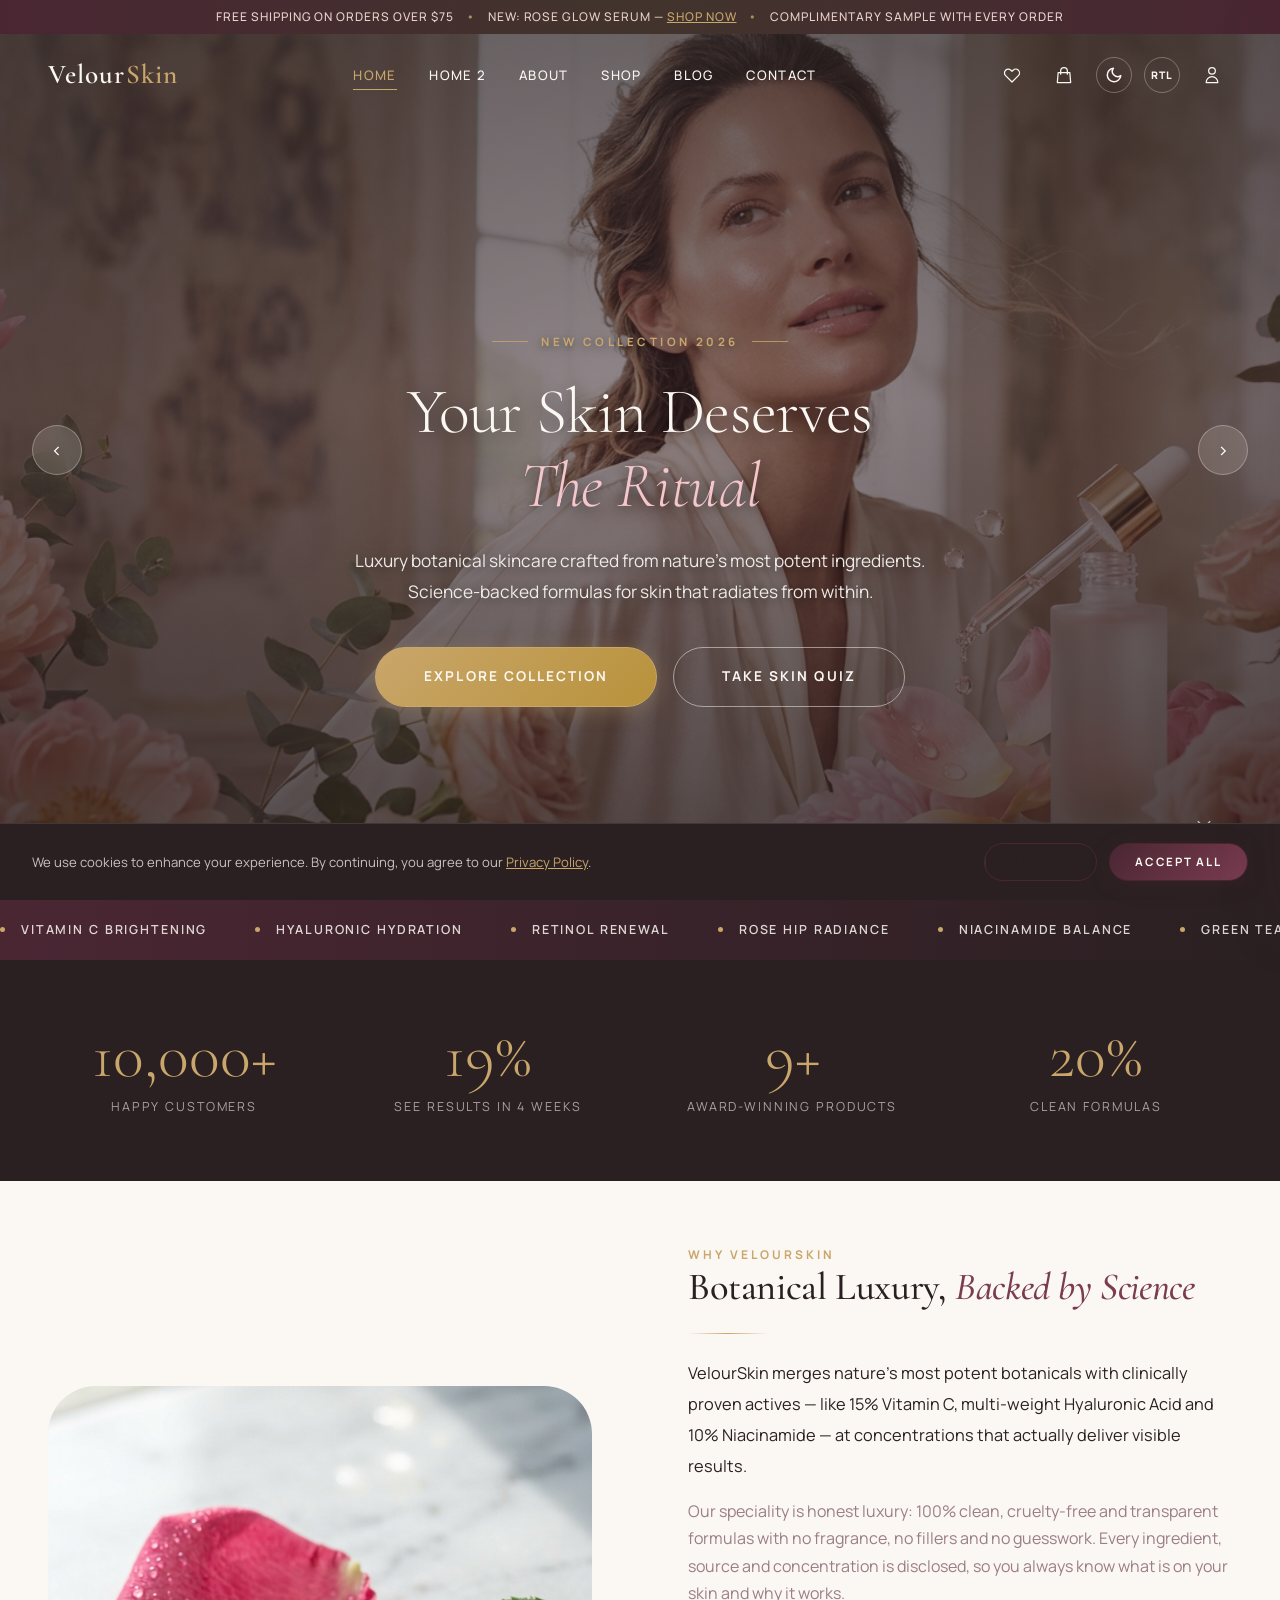
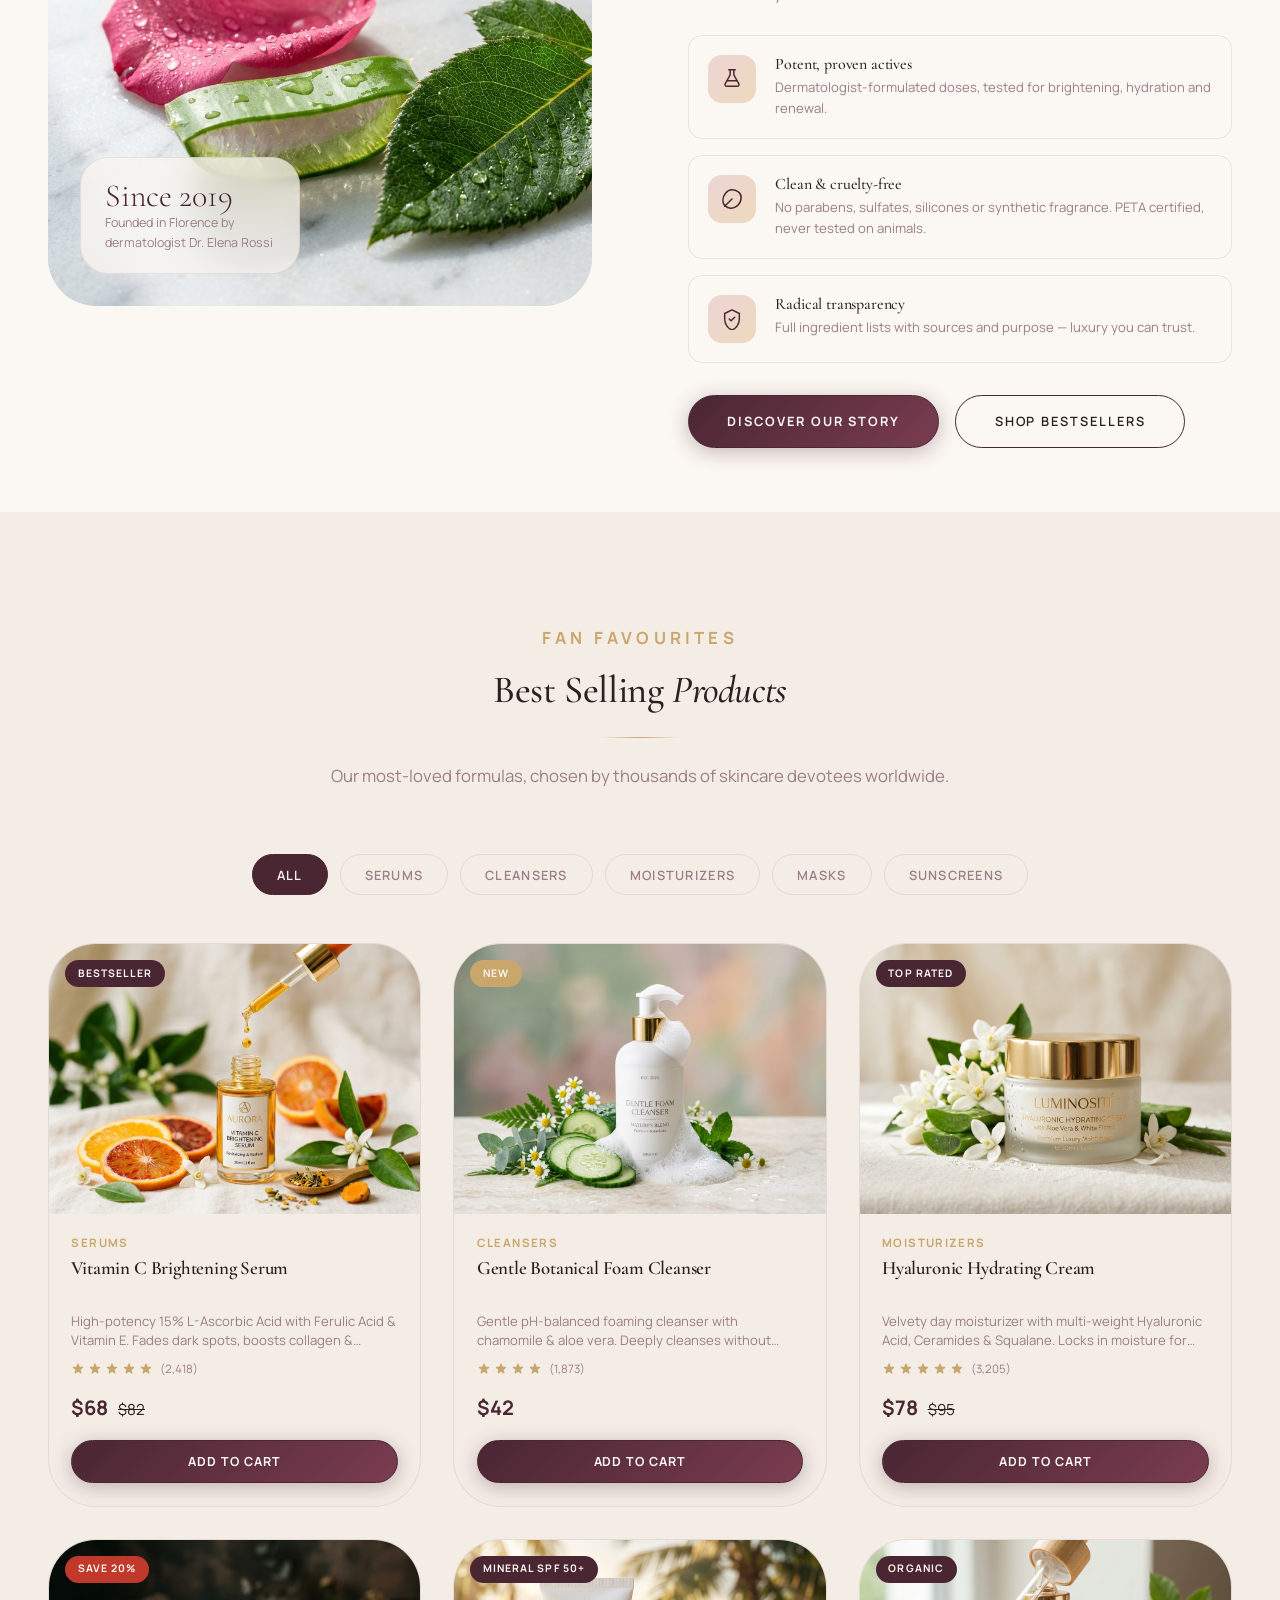
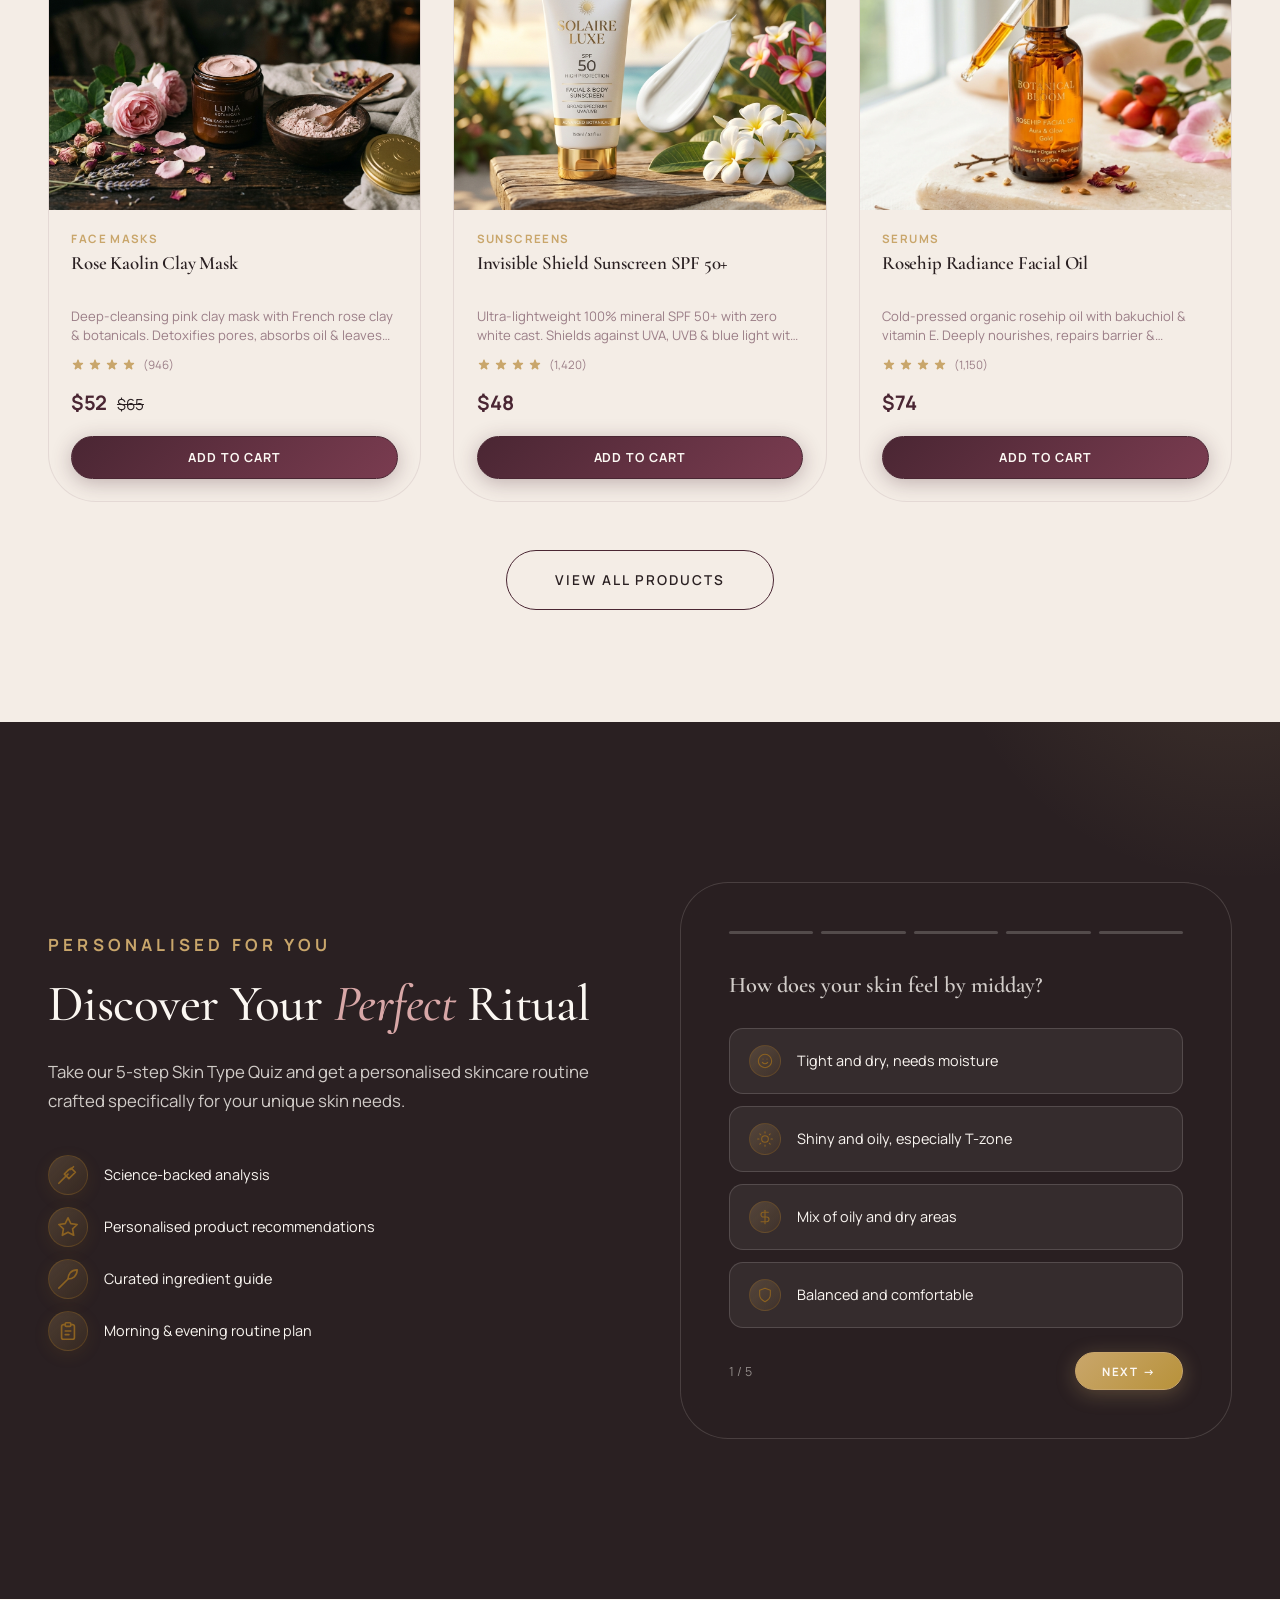
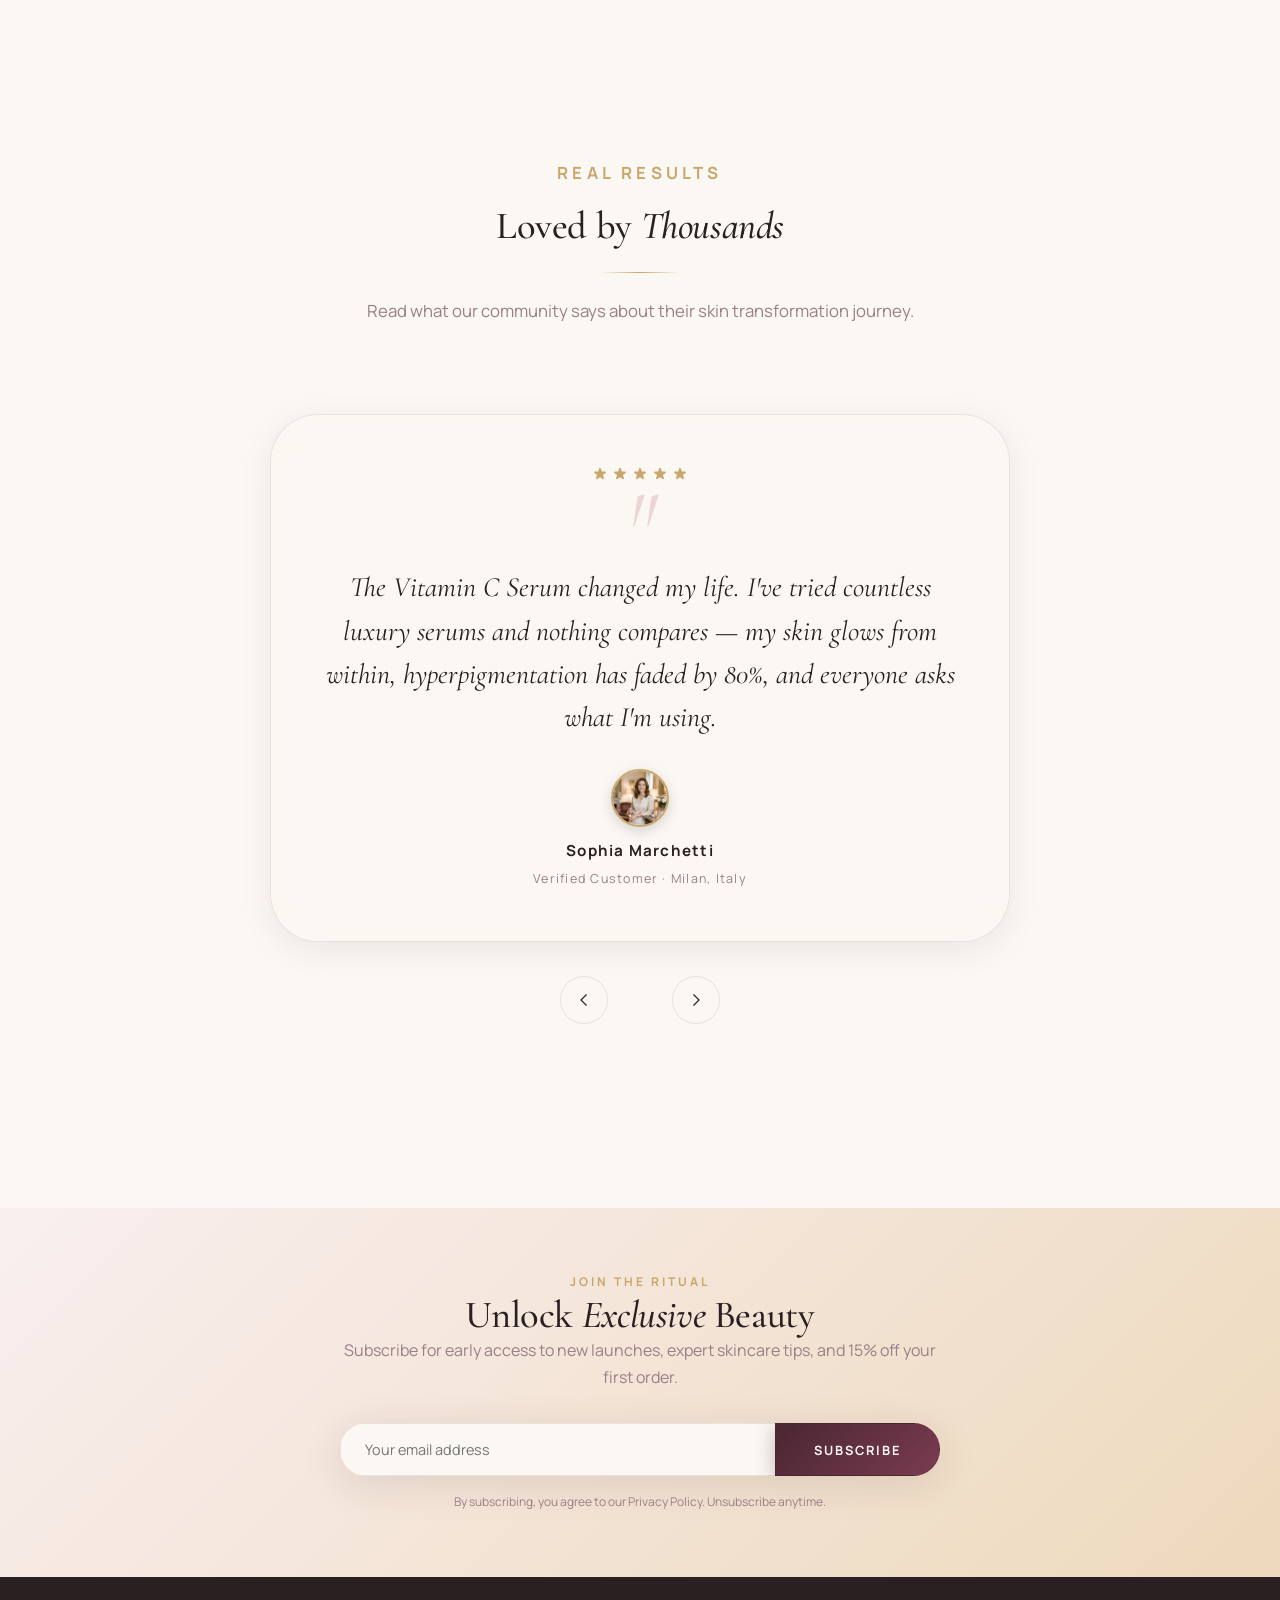
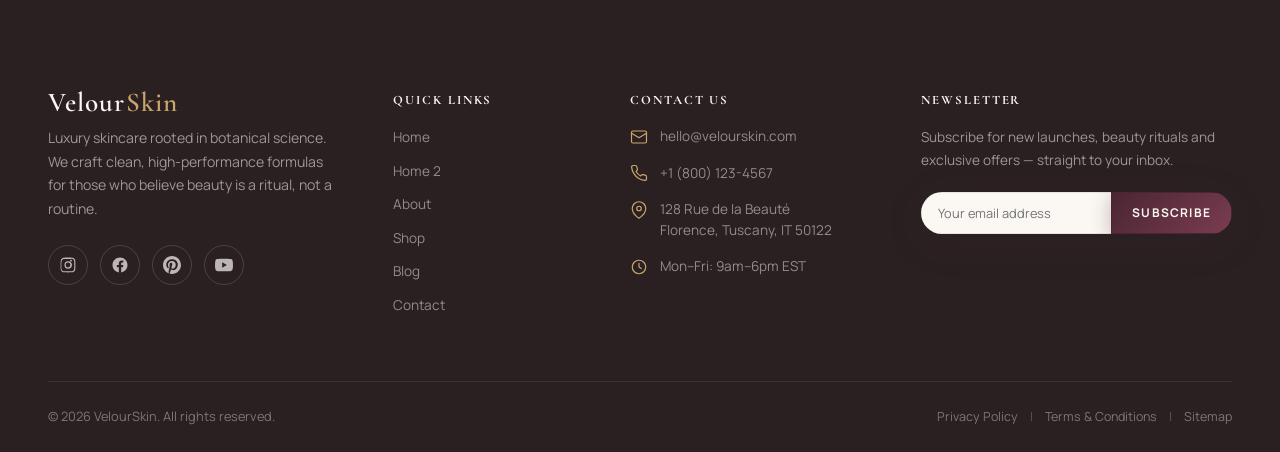
==== commit 779782b8: "home1" ====
--- a/index.html
+++ b/index.html
@@ -1,4 +1,4 @@
-﻿<!DOCTYPE html>
+<!DOCTYPE html>
 <html lang="en" dir="ltr" data-theme="light">
 <head>
   <meta charset="UTF-8">
@@ -155,7 +155,7 @@
         <div class="about-story">
           <div class="reveal-left">
             <div class="about-story-image">
-              <img src="assets/images/ingredients-botanical.jpg" alt="Natural botanical ingredients used in VelourSkin formulas" loading="lazy" style="height:520px;object-fit:cover;">
+              <img src="assets/images/realistic-botanicals.jpg" alt="Natural botanical ingredients used in VelourSkin formulas" loading="lazy" style="height:520px;object-fit:cover;">
               <div class="brand-badge">
                 <div class="brand-badge-value">Since 2019</div>
                 <p class="brand-badge-label">Founded in Florence by dermatologist Dr. Elena Rossi</p>
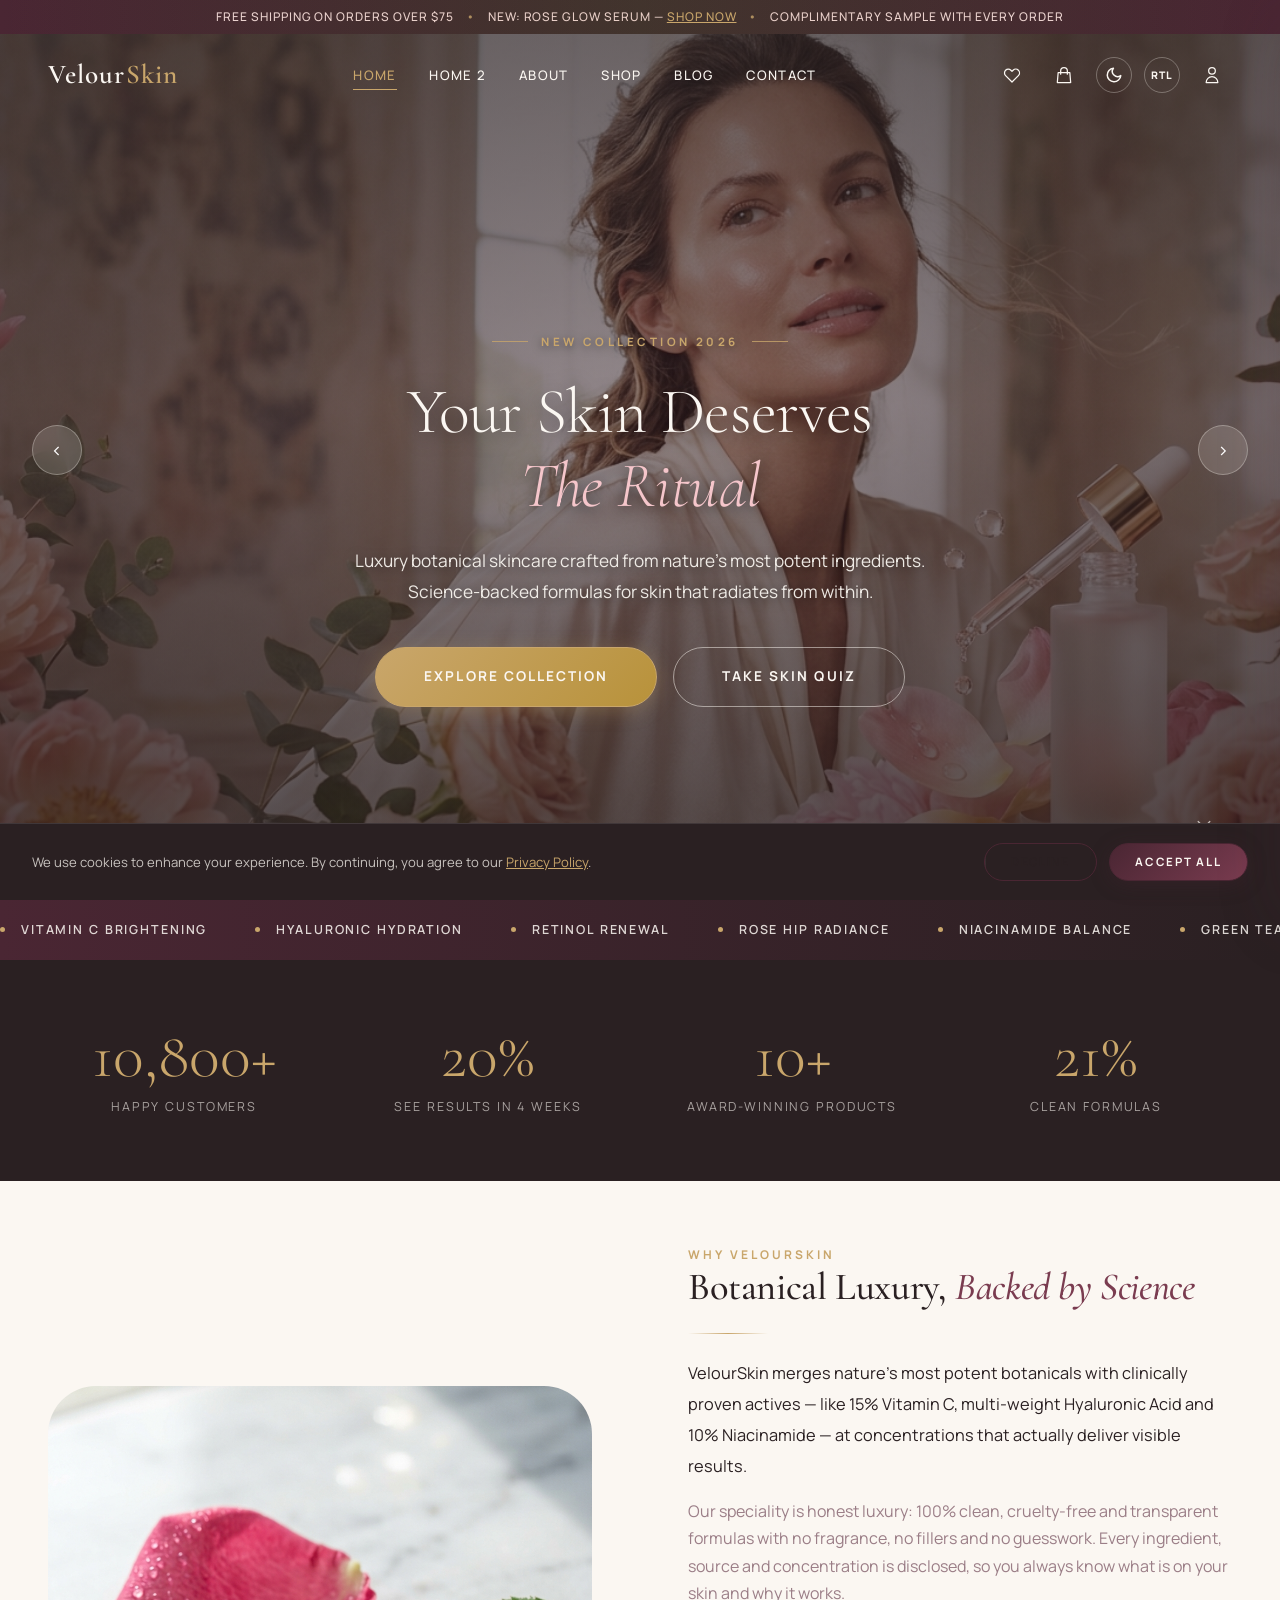
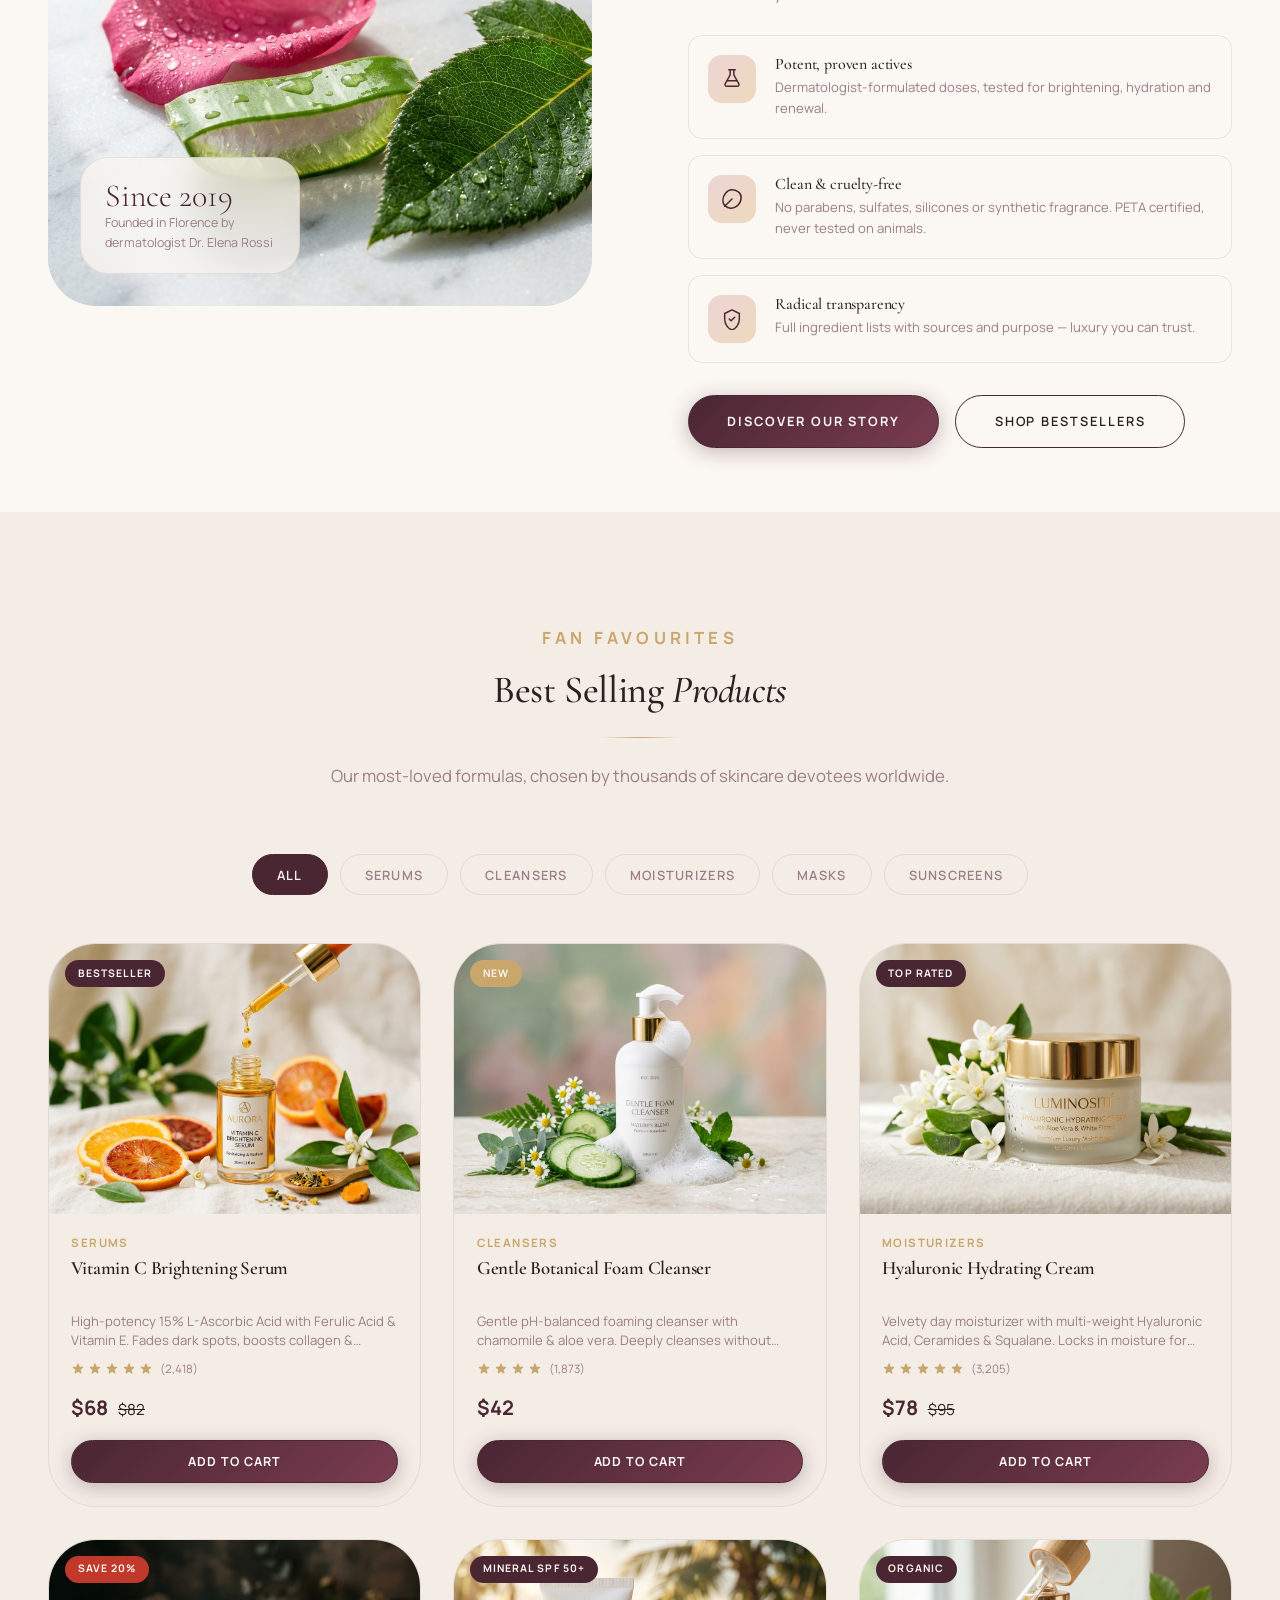
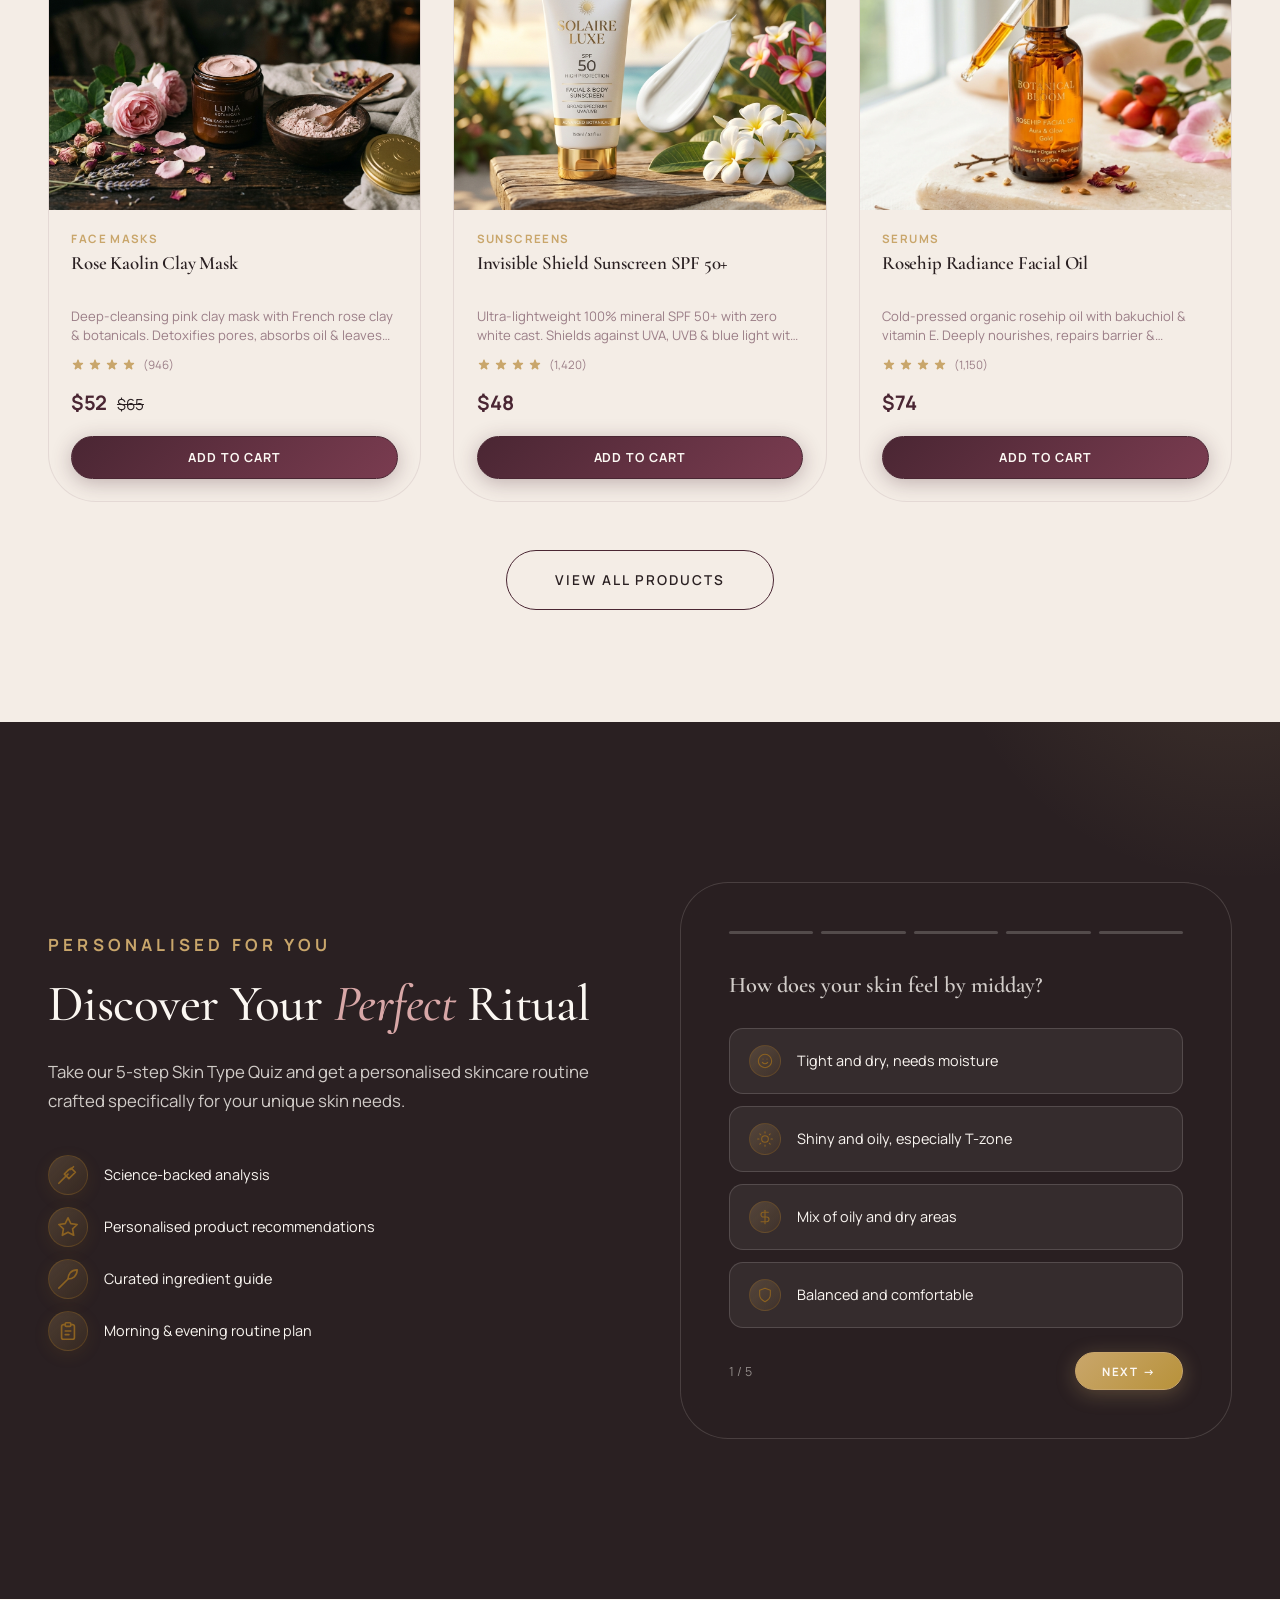
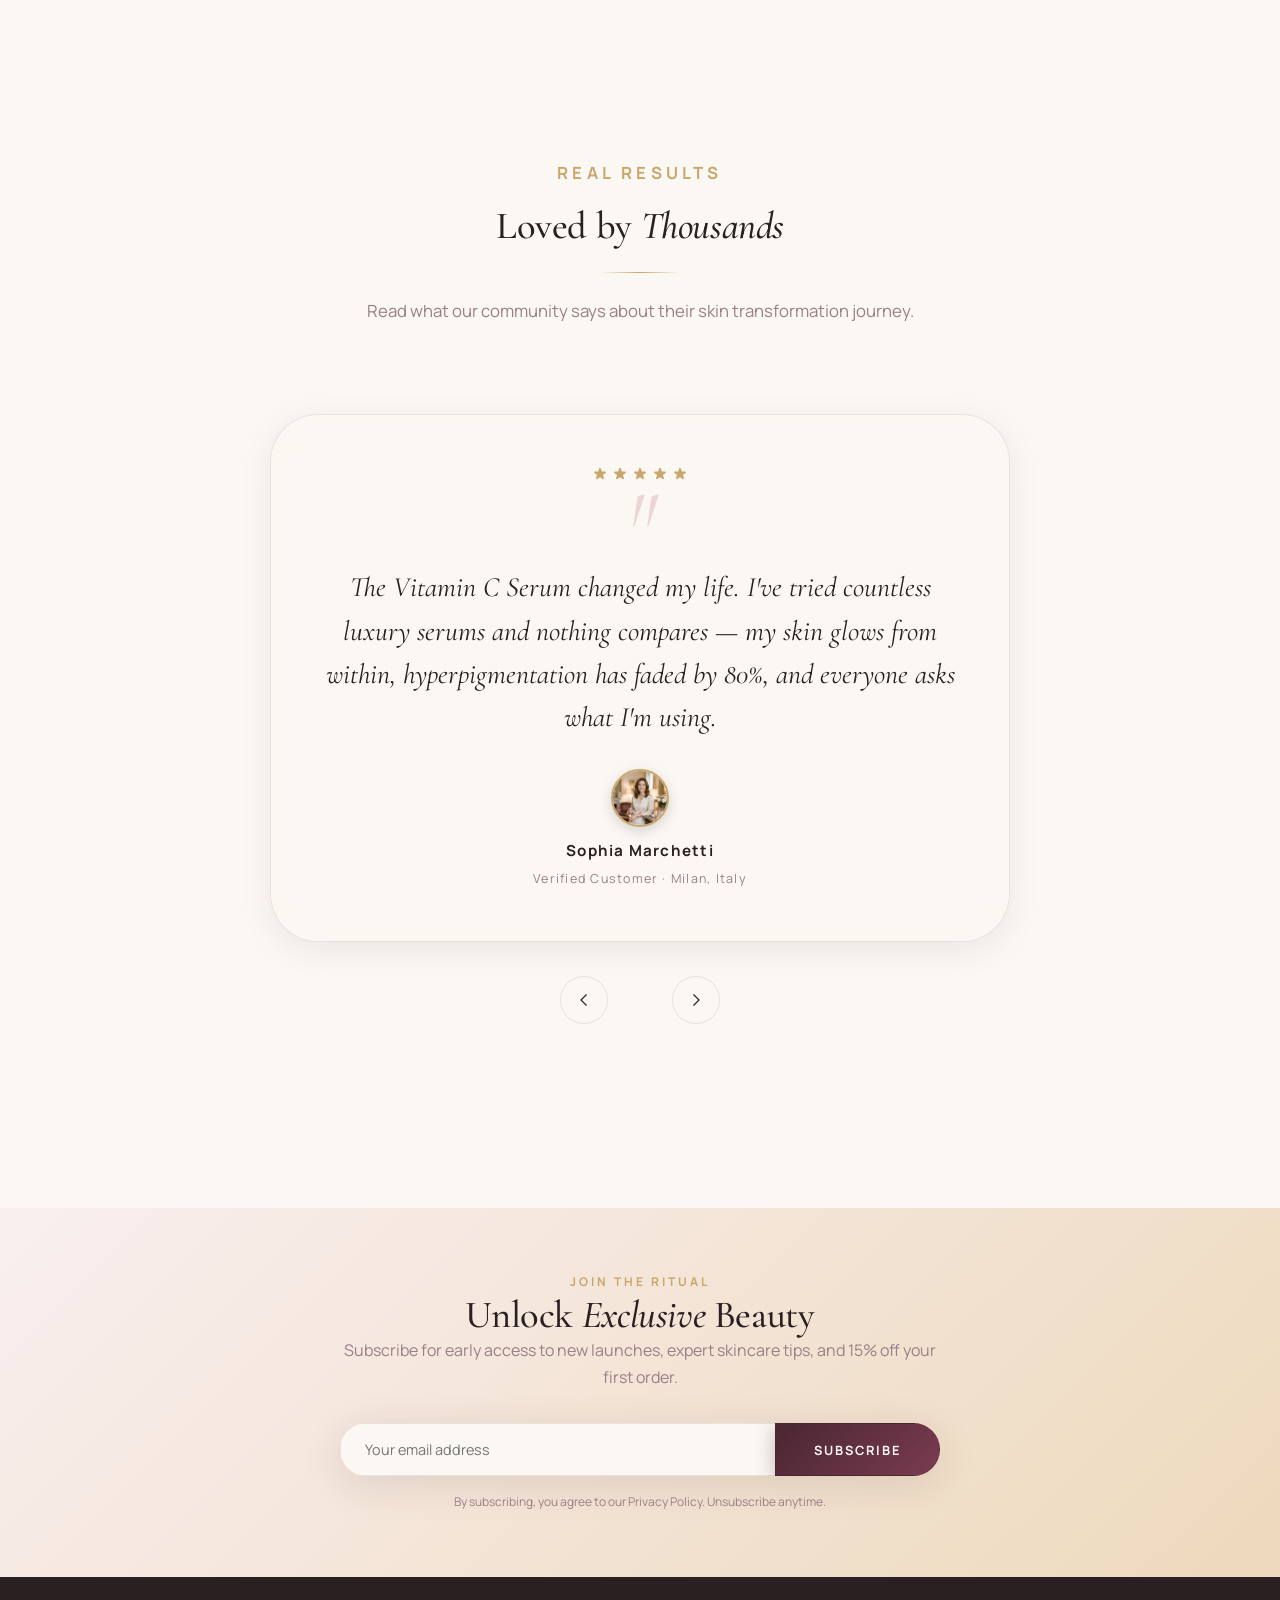
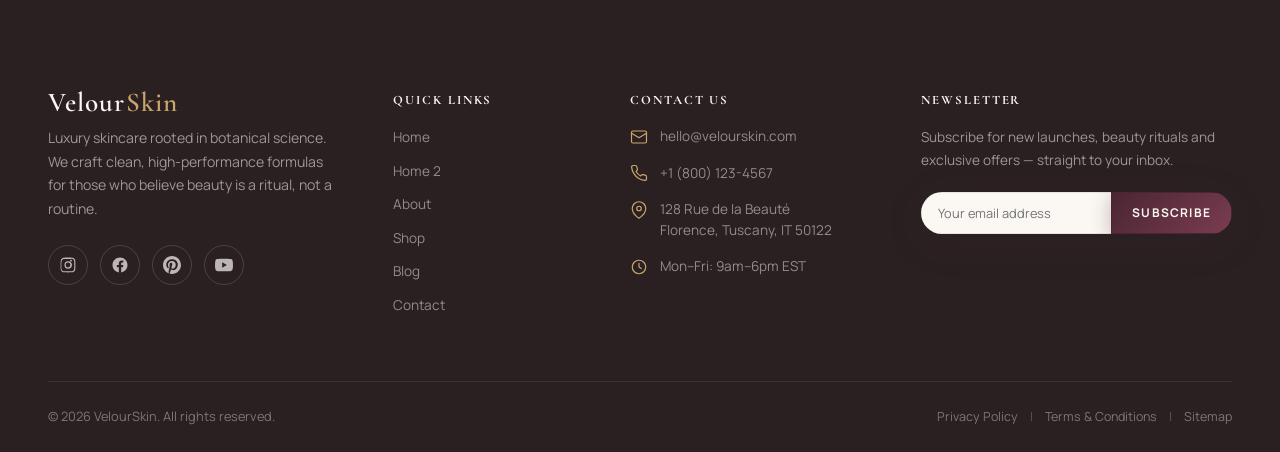
==== commit 8bc64956: "Add luxury brand SVG favicon to all HTML pages" ====
--- a/index.html
+++ b/index.html
@@ -11,6 +11,8 @@
   <link rel="preconnect" href="https://fonts.googleapis.com">
   <link rel="preconnect" href="https://fonts.gstatic.com" crossorigin>
   <link href="https://fonts.googleapis.com/css2?family=Cormorant+Garamond:ital,wght@0,300;0,400;0,500;0,600;0,700;1,300;1,400;1,500&family=Manrope:wght@200;300;400;500;600;700;800&display=swap" rel="stylesheet">
+  <link rel="icon" type="image/svg+xml" href="assets/images/favicon.svg">
+  <link rel="apple-touch-icon" href="assets/images/favicon.svg">
   <link rel="stylesheet" href="assets/css/style.css">
   <link rel="stylesheet" href="assets/css/extended.css">
   <link rel="stylesheet" href="assets/css/icons.css">
--- a/assets/css/extended.css
+++ b/assets/css/extended.css
@@ -75,16 +75,67 @@
   background: var(--bg-secondary);
   border: 1px solid var(--border-color);
   border-radius: var(--radius-xl);
-  padding: 2.5rem 2rem;
+  padding: 0;
   text-align: center;
   transition: all var(--dur-normal) var(--ease-smooth);
   position: relative; overflow: hidden; cursor: pointer;
+  display: flex;
+  flex-direction: column;
+}
+.skin-type-card-img {
+  position: relative;
+  width: 100%;
+  height: 200px;
+  overflow: hidden;
+  background: var(--bg-tertiary, #f5efe6);
+}
+.skin-type-card-img img {
+  width: 100%;
+  height: 100%;
+  object-fit: cover;
+  transition: transform var(--dur-normal) var(--ease-smooth);
+}
+.skin-type-card:hover .skin-type-card-img img {
+  transform: scale(1.08);
+}
+.skin-type-badge-pill {
+  position: absolute;
+  top: 1rem;
+  left: 1rem;
+  background: rgba(251, 247, 242, 0.92);
+  backdrop-filter: blur(8px);
+  padding: 0.35rem 0.75rem;
+  border-radius: var(--radius-full);
+  font-size: 0.7rem;
+  font-weight: 600;
+  color: var(--rosewood);
+  letter-spacing: 0.05em;
+  text-transform: uppercase;
+  box-shadow: var(--shadow-sm);
+  z-index: 2;
+  border: 1px solid rgba(201, 166, 107, 0.25);
+}
+[data-theme="dark"] .skin-type-badge-pill {
+  background: rgba(28, 22, 19, 0.88);
+  color: var(--champagne);
+  border-color: rgba(201, 166, 107, 0.3);
+}
+.skin-type-content {
+  padding: 1.6rem 1.4rem 1.8rem;
+  display: flex;
+  flex-direction: column;
+  flex: 1;
+  justify-content: space-between;
+  align-items: center;
+  position: relative;
+  z-index: 2;
 }
 .skin-type-card::after {
   content: '';
   position: absolute; inset: 0;
   background: linear-gradient(135deg, rgba(216,167,167,.08), rgba(201,166,107,.08));
   opacity: 0; transition: opacity var(--dur-normal);
+  pointer-events: none;
 }
 .skin-type-card:hover::after { opacity: 1; }
 .skin-type-card:hover { transform: translateY(-8px); box-shadow: var(--shadow-hover); border-color: var(--blush); }
@@ -520,3 +571,172 @@
 .modal.open .modal-card {
   transform: scale(1) translateY(0);
 }
+
+/* ── About Principles & Story ─────────────────────────────── */
+.principles-story-grid {
+  display: grid;
+  grid-template-columns: 1.05fr 1fr;
+  gap: 3.5rem;
+  align-items: center;
+  margin-bottom: 3.5rem;
+}
+.principles-story-img-box {
+  position: relative;
+  border-radius: var(--radius-xl);
+  overflow: hidden;
+  box-shadow: var(--shadow-lg);
+}
+.principles-story-img-box img {
+  width: 100%;
+  height: 480px;
+  object-fit: cover;
+  display: block;
+  transition: transform var(--dur-normal) var(--ease-smooth);
+}
+.principles-story-img-box:hover img {
+  transform: scale(1.04);
+}
+.principles-story-badge {
+  position: absolute;
+  bottom: 1.5rem;
+  left: 1.5rem;
+  right: 1.5rem;
+  background: rgba(28, 22, 19, 0.88);
+  backdrop-filter: blur(14px);
+  -webkit-backdrop-filter: blur(14px);
+  border: 1px solid rgba(201, 166, 107, 0.35);
+  border-radius: var(--radius-md);
+  padding: 1.1rem 1.4rem;
+  color: var(--ivory);
+}
+.principles-story-badge h4 {
+  font-family: var(--font-display);
+  font-size: 1.15rem;
+  color: var(--champagne);
+  margin-bottom: 0.25rem;
+}
+.principles-story-badge p {
+  font-size: 0.78rem;
+  color: rgba(251, 247, 242, 0.8);
+  margin: 0;
+  line-height: 1.45;
+}
+@media (max-width: 991px) {
+  .principles-story-grid {
+    grid-template-columns: 1fr;
+    gap: 2.5rem;
+  }
+  .principles-story-img-box img {
+    height: 360px;
+  }
+}
+
+/* ── Press & Awards Showcase ──────────────────────────────── */
+.awards-grid {
+  display: grid;
+  grid-template-columns: repeat(3, 1fr);
+  gap: 1.75rem;
+}
+@media (max-width: 1024px) {
+  .awards-grid { grid-template-columns: repeat(2, 1fr); }
+}
+@media (max-width: 640px) {
+  .awards-grid { grid-template-columns: 1fr; }
+}
+.award-card {
+  background: var(--bg-secondary);
+  border: 1px solid var(--border-color);
+  border-radius: var(--radius-lg);
+  padding: 2.2rem 1.8rem;
+  text-align: center;
+  display: flex;
+  flex-direction: column;
+  align-items: center;
+  justify-content: space-between;
+  transition: all var(--dur-normal) var(--ease-smooth);
+  position: relative;
+  overflow: hidden;
+}
+.award-card::before {
+  content: '';
+  position: absolute;
+  top: 0;
+  left: 0;
+  right: 0;
+  height: 3px;
+  background: linear-gradient(90deg, var(--champagne), var(--rosewood));
+  opacity: 0;
+  transition: opacity var(--dur-fast);
+}
+.award-card:hover {
+  transform: translateY(-6px);
+  border-color: var(--champagne);
+  box-shadow: var(--shadow-md);
+}
+.award-card:hover::before {
+  opacity: 1;
+}
+.award-logo-box {
+  height: 48px;
+  display: flex;
+  align-items: center;
+  justify-content: center;
+  margin-bottom: 1.25rem;
+  color: var(--text-primary);
+}
+.award-badge-seal {
+  display: inline-flex;
+  align-items: center;
+  gap: 0.4rem;
+  background: rgba(201, 166, 107, 0.12);
+  border: 1px solid rgba(201, 166, 107, 0.35);
+  padding: 0.35rem 0.85rem;
+  border-radius: var(--radius-full);
+  font-size: 0.72rem;
+  font-weight: 700;
+  color: var(--champagne);
+  letter-spacing: 0.08em;
+  text-transform: uppercase;
+  margin-bottom: 1rem;
+}
+.award-quote {
+  font-family: var(--font-display);
+  font-style: italic;
+  font-size: 0.98rem;
+  line-height: 1.6;
+  color: var(--text-secondary);
+  margin-bottom: 0.5rem;
+  flex-grow: 1;
+}
+
+/* ── Award Seals & Official Publication Logos ─────────────── */
+.award-seal-wrap {
+  width: 96px;
+  height: 96px;
+  margin: 0 auto 1.35rem auto;
+  border-radius: 50%;
+  position: relative;
+  display: flex;
+  align-items: center;
+  justify-content: center;
+  background: radial-gradient(circle, #fff9ee 0%, #f4e3c1 100%);
+  padding: 3px;
+  box-shadow: 0 10px 25px rgba(42, 32, 34, 0.14);
+  transition: transform var(--dur-normal) var(--ease-smooth), box-shadow var(--dur-normal);
+}
+.award-card:hover .award-seal-wrap {
+  transform: scale(1.08) rotate(2deg);
+  box-shadow: 0 14px 30px rgba(201, 166, 107, 0.35);
+}
+.award-seal-img {
+  width: 100%;
+  height: 100%;
+  object-fit: cover;
+  border-radius: 50%;
+  display: block;
+}
+.award-badge-seal svg {
+  width: 15px;
+  height: 15px;
+  flex-shrink: 0;
+}
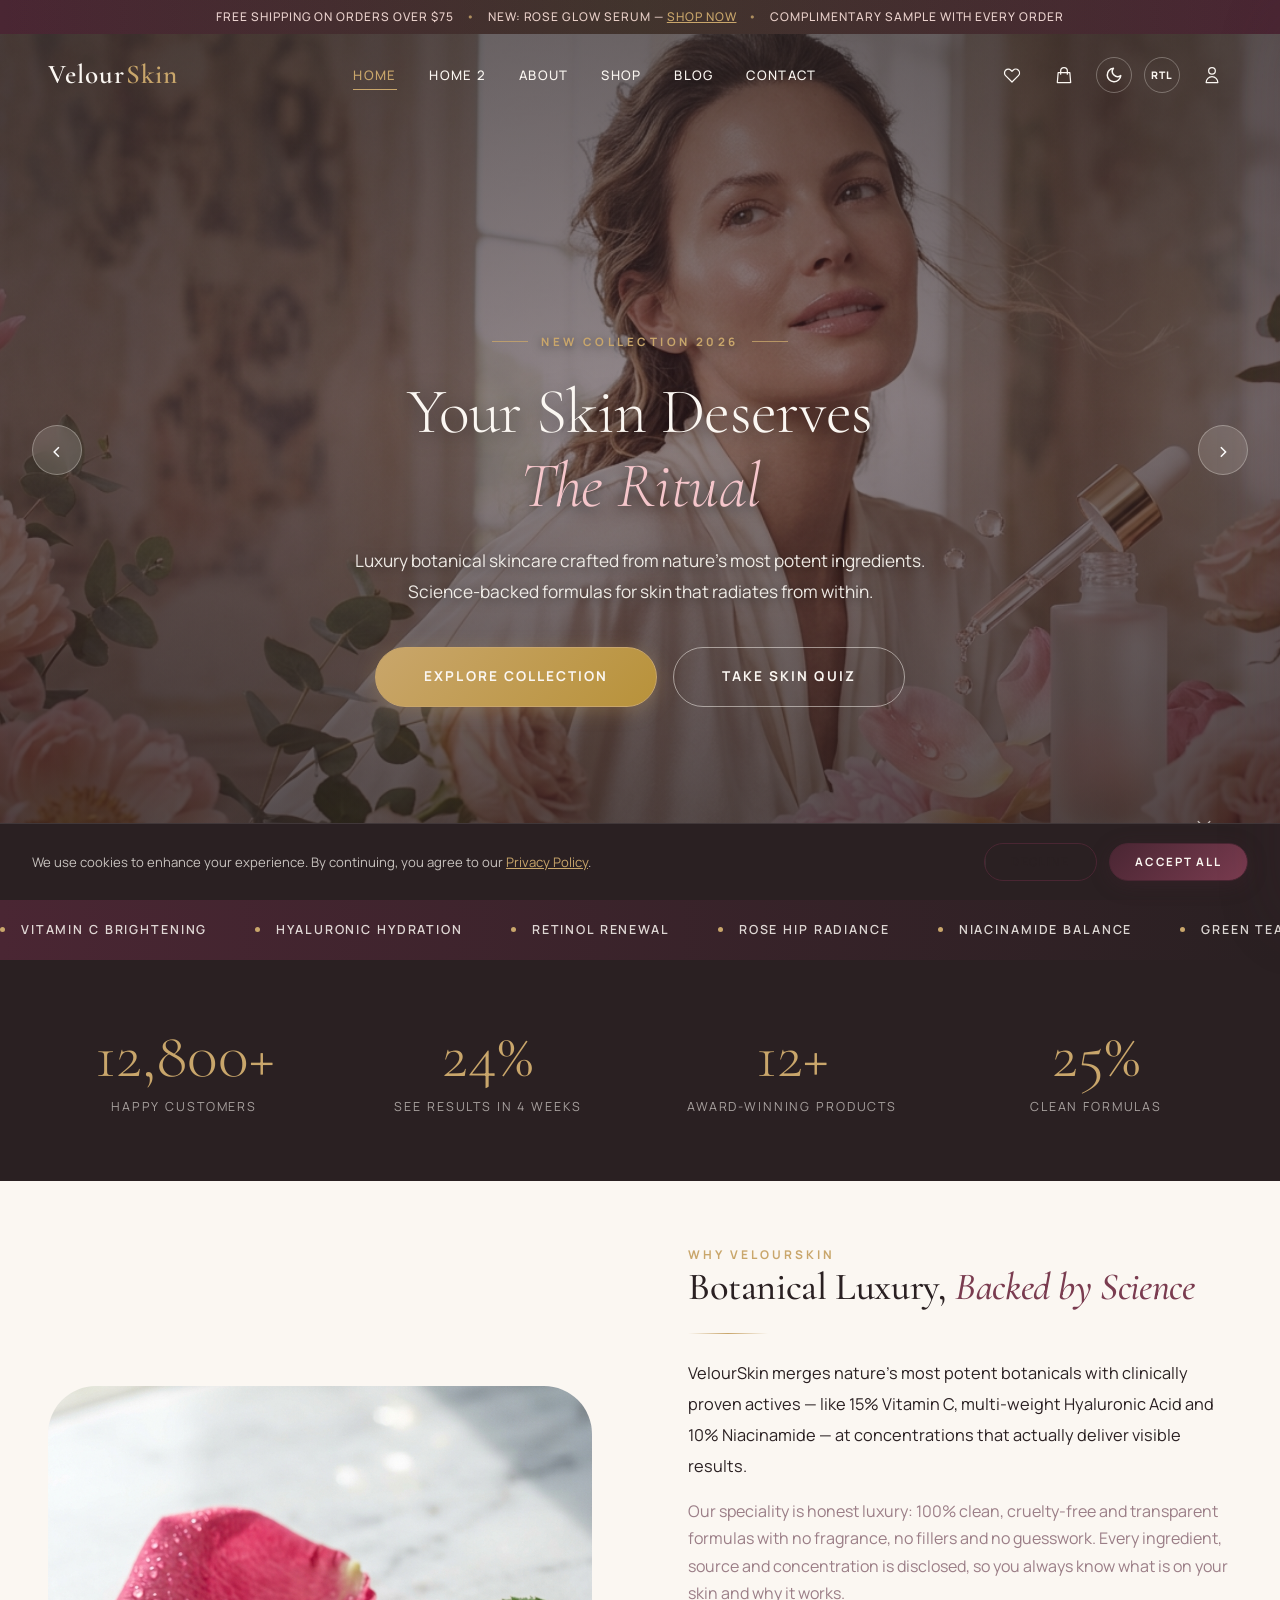
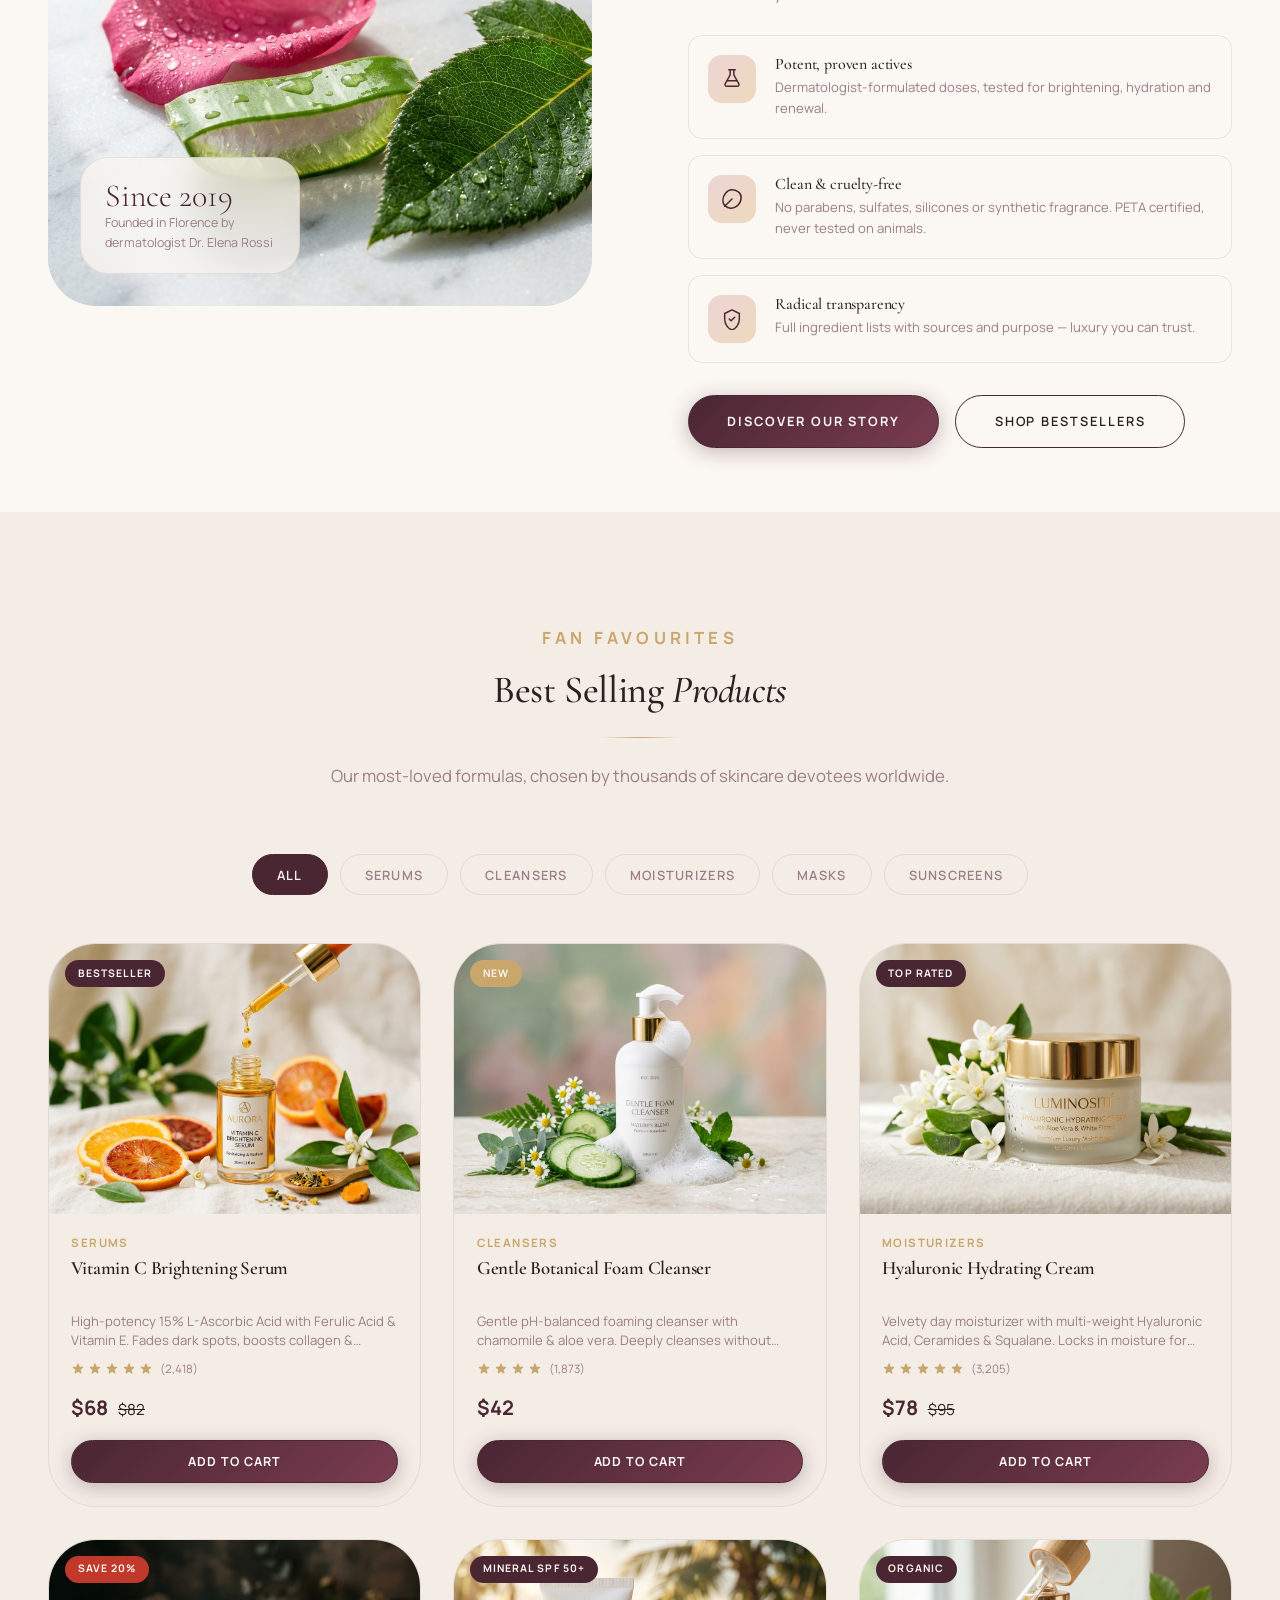
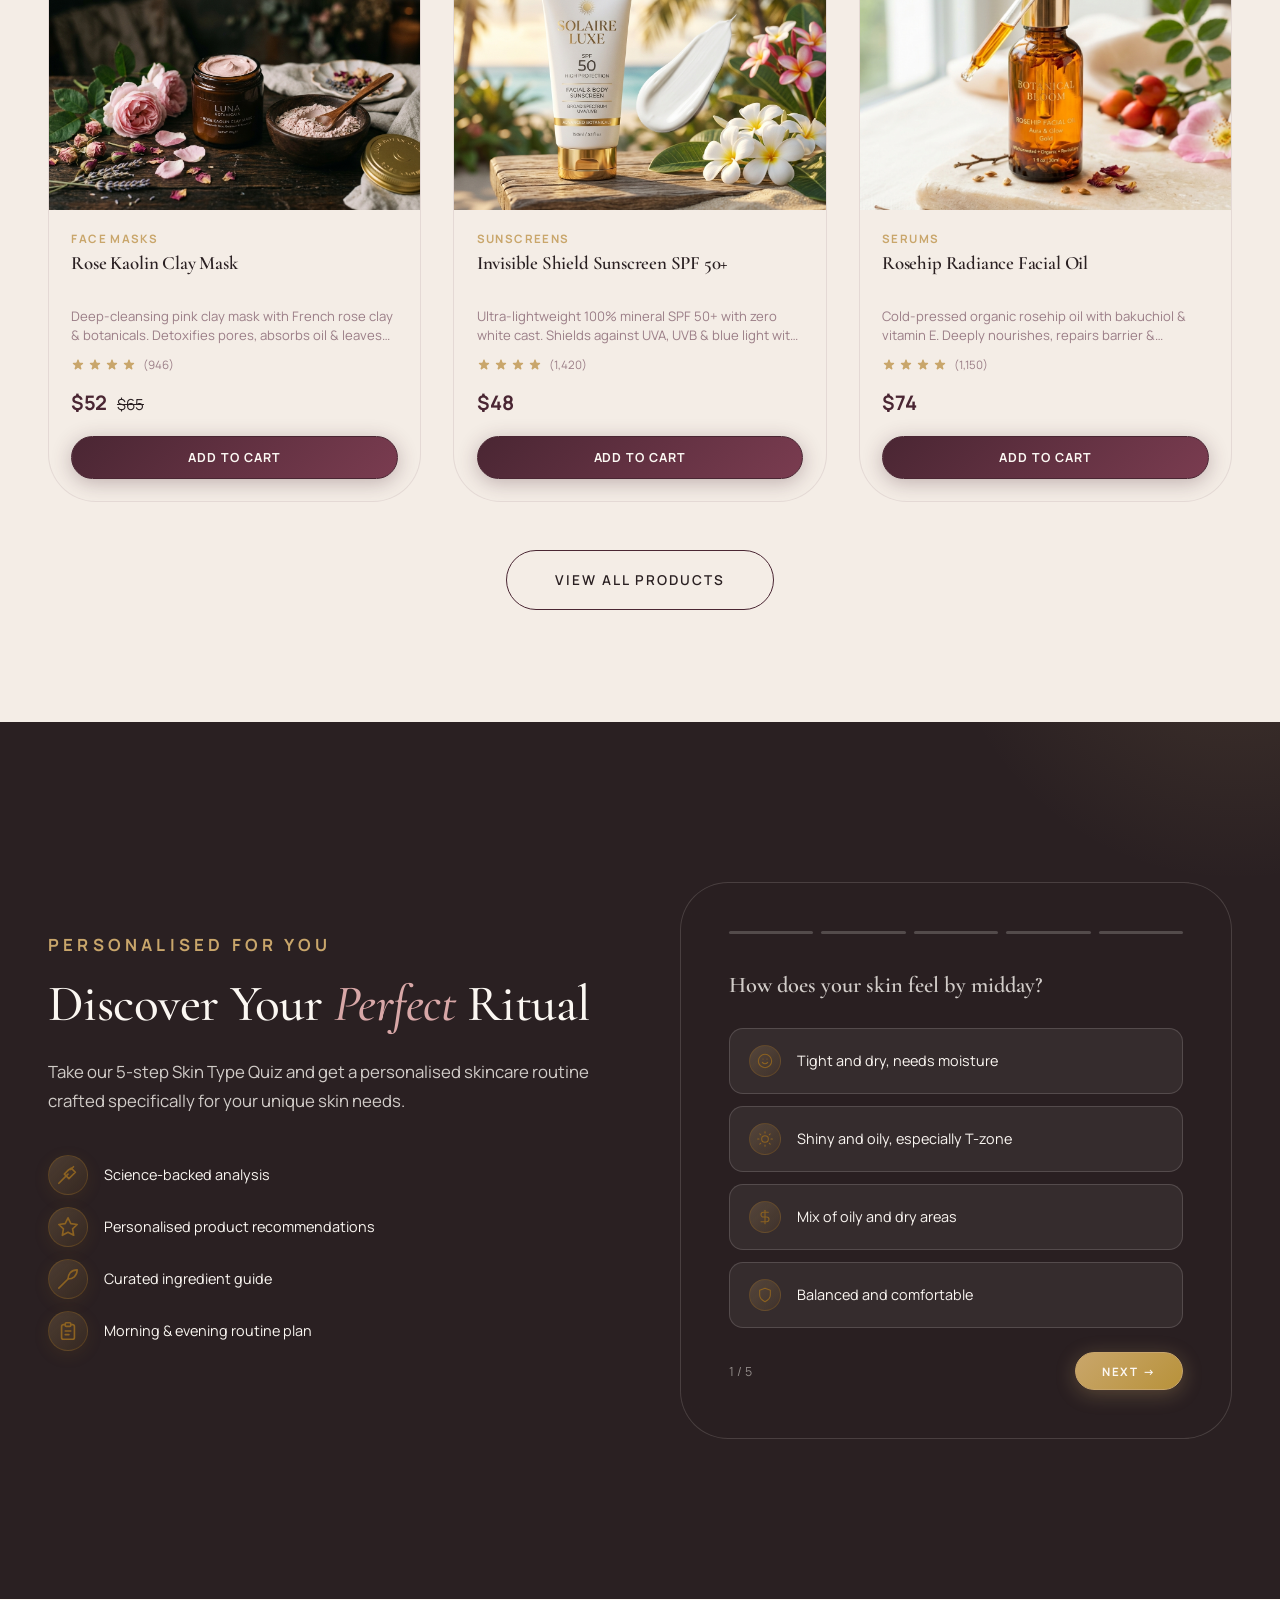
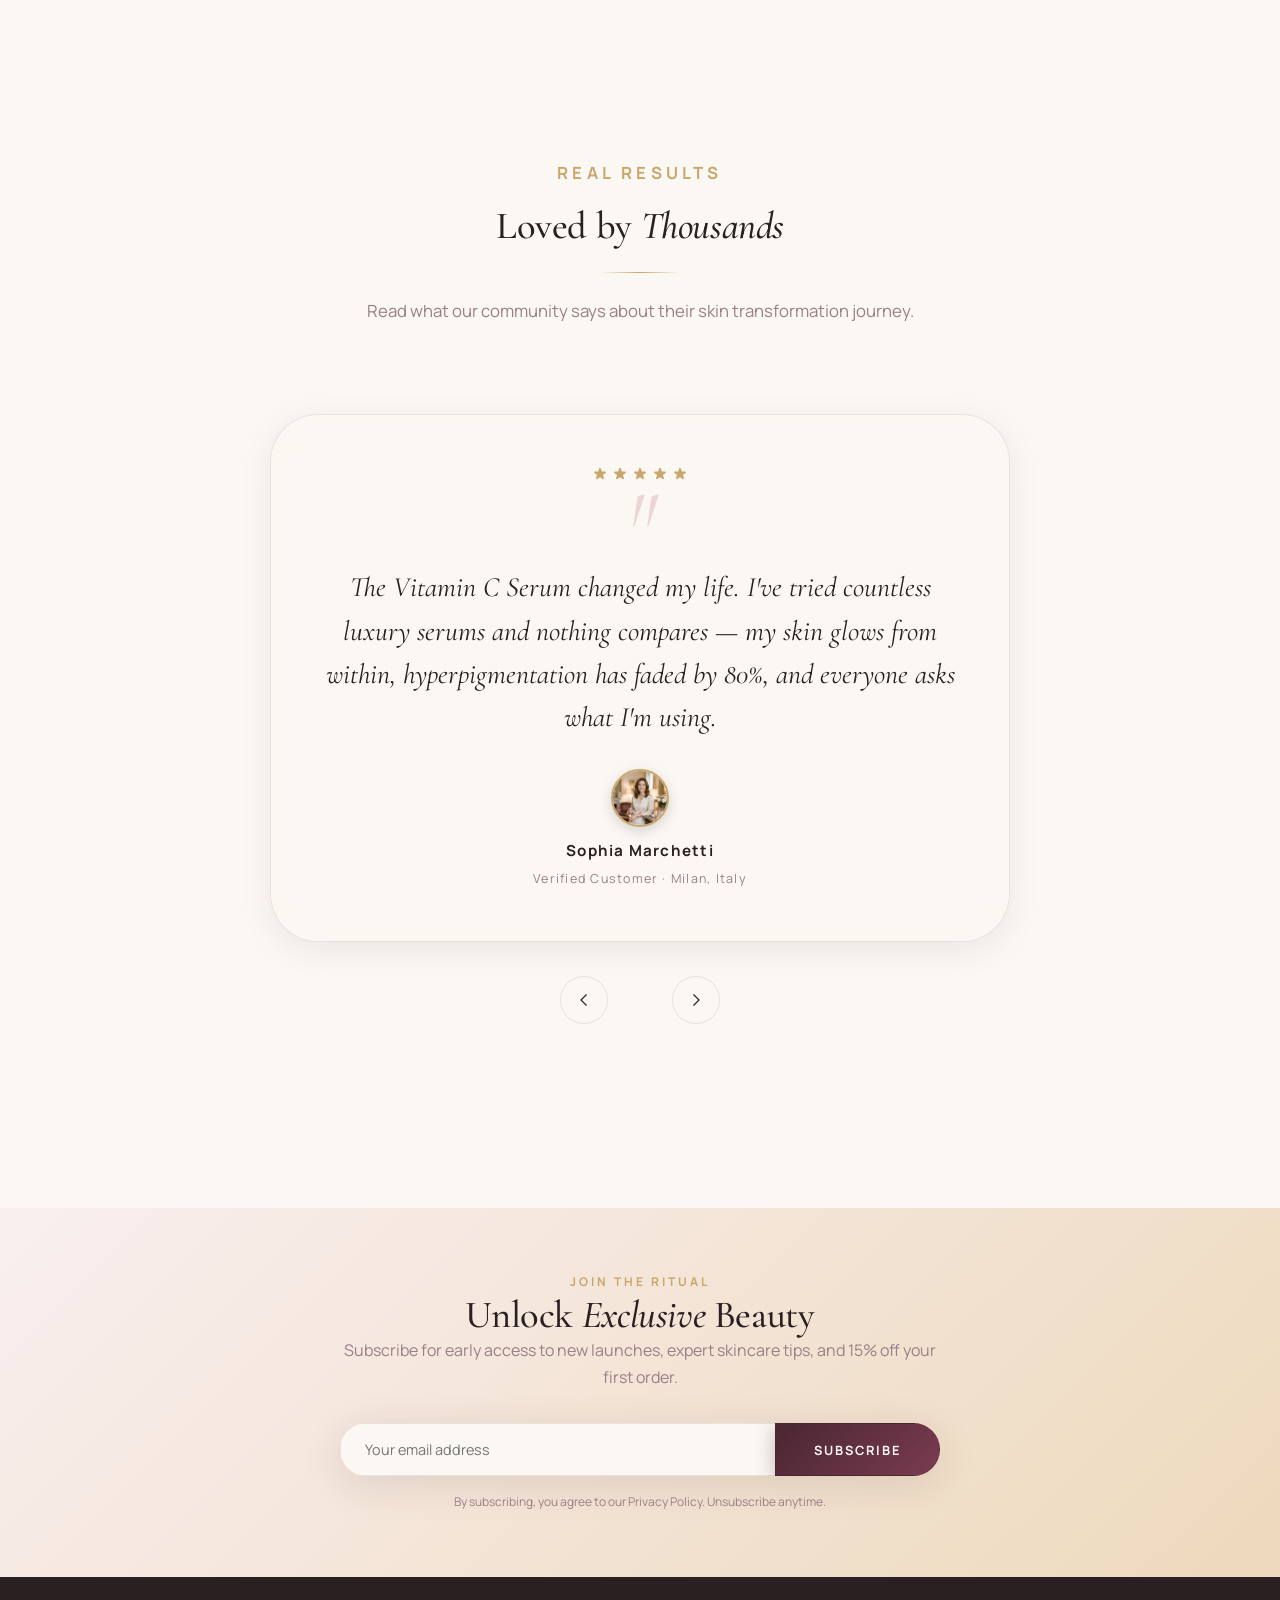
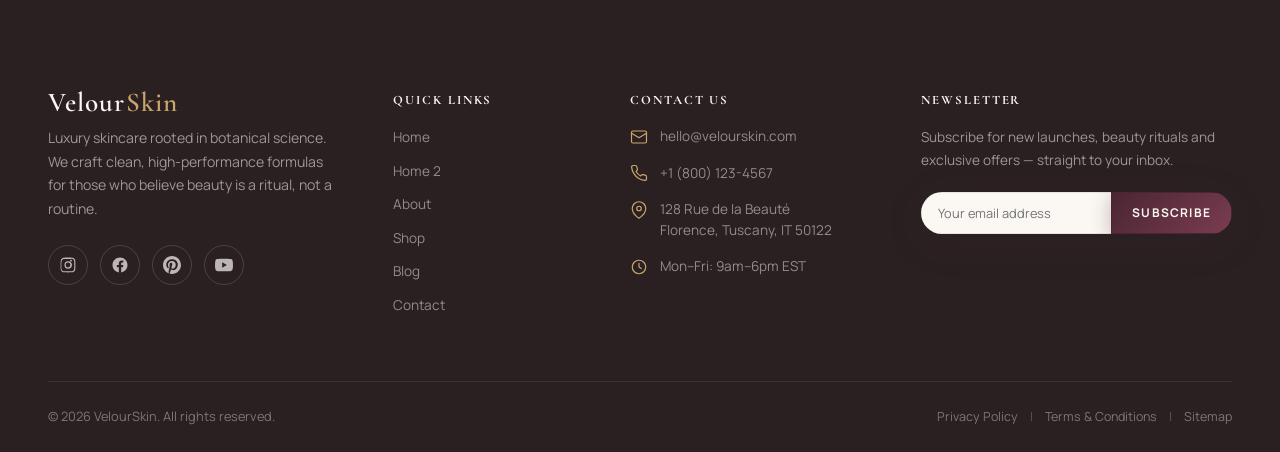
==== commit eb1803c9: "res2" ====
--- a/index.html
+++ b/index.html
@@ -93,8 +93,8 @@
         <button class="hero-dot" id="heroDot1" role="tab" aria-selected="false" aria-label="Slide 2"></button>
         <button class="hero-dot" id="heroDot2" role="tab" aria-selected="false" aria-label="Slide 3"></button>
       </div>
-      <button id="heroPrev" style="position:absolute;left:2rem;top:50%;transform:translateY(-50%);z-index:10;width:50px;height:50px;border-radius:50%;background:rgba(251,247,242,.15);backdrop-filter:blur(10px);border:1px solid rgba(251,247,242,.3);color:#fff;font-size:1.2rem;display:flex;align-items:center;justify-content:center;transition:all .3s;" aria-label="Previous slide">‹</button>
-      <button id="heroNext" style="position:absolute;right:2rem;top:50%;transform:translateY(-50%);z-index:10;width:50px;height:50px;border-radius:50%;background:rgba(251,247,242,.15);backdrop-filter:blur(10px);border:1px solid rgba(251,247,242,.3);color:#fff;font-size:1.2rem;display:flex;align-items:center;justify-content:center;transition:all .3s;" aria-label="Next slide">›</button>
+      <button id="heroPrev" class="hero-slider-arrow hero-prev" aria-label="Previous slide">‹</button>
+      <button id="heroNext" class="hero-slider-arrow hero-next" aria-label="Next slide">›</button>
 
       <div class="hero-scroll" aria-hidden="true">
         <svg xmlns="http://www.w3.org/2000/svg" fill="none" viewBox="0 0 24 24"><path stroke-linecap="round" stroke-linejoin="round" stroke-width="1.5" d="M19 9l-7 7-7-7"/></svg>
--- a/assets/css/style.css
+++ b/assets/css/style.css
@@ -613,6 +613,46 @@
 }
 .hero-dot.active { width: 28px; background: var(--champagne); }
 
+/* Hero Slider Arrows */
+.hero-slider-arrow,
+#heroPrev,
+#heroNext {
+  position: absolute;
+  top: 50%;
+  transform: translateY(-50%);
+  z-index: var(--z-float);
+  width: 50px;
+  height: 50px;
+  border-radius: var(--radius-full);
+  background: rgba(251,247,242,.15);
+  backdrop-filter: blur(10px);
+  -webkit-backdrop-filter: blur(10px);
+  border: 1px solid rgba(251,247,242,.3);
+  color: #fff;
+  font-size: 1.4rem;
+  display: flex;
+  align-items: center;
+  justify-content: center;
+  cursor: pointer;
+  transition: all var(--dur-normal) var(--ease-smooth);
+}
+#heroPrev,
+.hero-prev {
+  left: 2rem;
+}
+#heroNext,
+.hero-next {
+  right: 2rem;
+}
+#heroPrev:hover,
+#heroNext:hover,
+.hero-slider-arrow:hover {
+  background: rgba(201,166,107,0.35);
+  border-color: var(--champagne);
+  color: var(--ivory);
+  transform: translateY(-50%) scale(1.08);
+}
+
 .hero-scroll {
   position: absolute; bottom: 2.5rem; right: 3rem;
   z-index: var(--z-float);
@@ -1418,6 +1458,25 @@
 [dir="rtl"] .mobile-nav { left: auto; right: 0; transform: translateX(100%); border-right: none; border-left: 1px solid var(--border-color); }
 [dir="rtl"] .mobile-nav.open { transform: translateX(0); }
 
+/* Ensure mobile drawer, overlay, and hamburger are strictly hidden on desktop */
+@media (min-width: 1025px) {
+  .nav-hamburger,
+  .mobile-nav,
+  .mobile-nav.open,
+  .mobile-nav-overlay,
+  .mobile-nav-overlay.open {
+    display: none !important;
+    visibility: hidden !important;
+    pointer-events: none !important;
+    opacity: 0 !important;
+    transform: translateX(-100%) !important;
+  }
+  [dir="rtl"] .mobile-nav,
+  [dir="rtl"] .mobile-nav.open {
+    transform: translateX(100%) !important;
+  }
+}
+
 /* ── Wishlist / Cart count ────────────────────────────────── */
 .wishlist-icon svg { fill: none; transition: fill var(--dur-fast); }
 .wishlist-icon.active svg { fill: var(--rosewood); stroke: var(--rosewood); }
@@ -1522,7 +1581,11 @@
     gap: 3rem;
   }
   .hero2-image-main img {
-    height: 380px;
+    width: 100% !important;
+    height: 100% !important;
+    aspect-ratio: 1 / 1 !important;
+    border-radius: 50% !important;
+    object-fit: cover !important;
   }
   .sitemap-grid {
     grid-template-columns: repeat(3, 1fr);
@@ -1610,8 +1673,16 @@
   .hero-slide-content h1 {
     font-size: clamp(2rem, 5.5vw, 2.8rem);
   }
-  .hero-scroll {
-    display: none;
+  .hero-scroll,
+  #heroPrev,
+  #heroNext,
+  .hero-slider-arrow,
+  .hero-slider-arrows,
+  .hero-prev,
+  .hero-next {
+    display: none !important;
+    visibility: hidden !important;
+    pointer-events: none !important;
   }
   .page-hero {
     padding: 110px 0 40px;
@@ -1623,12 +1694,19 @@
     font-size: clamp(2rem, 5.5vw, 2.8rem);
   }
   .hero2-image-main img {
-    height: 320px;
+    width: 100% !important;
+    height: 100% !important;
+    aspect-ratio: 1 / 1 !important;
+    border-radius: 50% !important;
+    object-fit: cover !important;
   }
   .hero2-floating-card {
-    position: static;
-    margin-top: 1rem;
-    animation: none;
+    position: static !important;
+    margin: 1.25rem auto 0 !important;
+    width: min(320px, 90vw) !important;
+    max-width: 320px !important;
+    text-align: center !important;
+    animation: none !important;
   }
 
   /* Grids */
@@ -1674,20 +1752,60 @@
     grid-template-columns: 1fr;
     gap: 1rem;
   }
-  .newsletter-form {
-    flex-direction: column;
-    border-radius: var(--radius-md);
-    overflow: visible;
-  }
-  .newsletter-input {
-    border-right: 1px solid var(--border-color);
-    border-radius: var(--radius-md);
-    width: 100%;
-  }
-  .newsletter-form .btn {
-    border-radius: var(--radius-full);
-    width: 100%;
-    justify-content: center;
+  .footer-newsletter {
+    width: 100% !important;
+    max-width: 100% !important;
+    box-sizing: border-box !important;
+  }
+  .footer-newsletter-desc {
+    width: 100% !important;
+    max-width: 100% !important;
+    box-sizing: border-box !important;
+    margin-bottom: 1.15rem !important;
+  }
+  .newsletter-form,
+  .footer-newsletter .newsletter-form {
+    display: flex !important;
+    flex-direction: column !important;
+    gap: 0.75rem !important;
+    width: 100% !important;
+    max-width: 100% !important;
+    margin-top: 0 !important;
+    background: transparent !important;
+    box-shadow: none !important;
+    border-radius: 0 !important;
+    overflow: visible !important;
+    box-sizing: border-box !important;
+  }
+  .newsletter-input,
+  .footer-newsletter .newsletter-input {
+    width: 100% !important;
+    max-width: 100% !important;
+    box-sizing: border-box !important;
+    height: 46px !important;
+    padding: 0.75rem 1.25rem !important;
+    font-size: 0.88rem !important;
+    border: 1px solid var(--border-color) !important;
+    border-radius: var(--radius-full) !important;
+    background: var(--bg-primary) !important;
+    color: var(--text-primary) !important;
+    outline: none !important;
+    display: block !important;
+  }
+  .newsletter-form .btn,
+  .footer-newsletter .newsletter-form .btn {
+    width: 100% !important;
+    max-width: 100% !important;
+    box-sizing: border-box !important;
+    height: 46px !important;
+    padding: 0.75rem 1.25rem !important;
+    font-size: 0.8rem !important;
+    letter-spacing: 0.1em !important;
+    border-radius: var(--radius-full) !important;
+    display: flex !important;
+    align-items: center !important;
+    justify-content: center !important;
+    text-align: center !important;
   }
   .footer-grid {
     grid-template-columns: 1fr;
@@ -1808,11 +1926,22 @@
     width: 100%;
     justify-content: center;
   }
-  .hero-slider-arrows {
-    display: none;
+  #heroPrev,
+  #heroNext,
+  .hero-slider-arrow,
+  .hero-slider-arrows,
+  .hero-prev,
+  .hero-next {
+    display: none !important;
+    visibility: hidden !important;
+    pointer-events: none !important;
   }
   .hero2-image-main img {
-    height: 250px;
+    width: 100% !important;
+    height: 100% !important;
+    aspect-ratio: 1 / 1 !important;
+    border-radius: 50% !important;
+    object-fit: cover !important;
   }
   .page-hero {
     padding: 100px 0 30px;
@@ -1977,16 +2106,21 @@
     width: 15px;
     height: 15px;
   }
-  .theme-toggle {
+  .theme-toggle,
+  .rtl-toggle {
     width: 30px;
     height: 30px;
+    display: inline-flex !important;
+    align-items: center;
+    justify-content: center;
   }
   .theme-toggle svg {
     width: 15px;
     height: 15px;
   }
-  .rtl-toggle {
-    display: none !important;
+  .rtl-toggle span {
+    font-size: .56rem;
+    font-weight: 800;
   }
   .cart-badge, .wishlist-badge {
     width: 15px;
@@ -2025,7 +2159,11 @@
     font-size: 1.65rem;
   }
   .hero2-image-main img {
-    height: 210px;
+    width: 100% !important;
+    height: 100% !important;
+    aspect-ratio: 1 / 1 !important;
+    border-radius: 50% !important;
+    object-fit: cover !important;
   }
   .page-hero {
     padding: 90px 0 25px;
@@ -2107,33 +2245,38 @@
     padding: .35rem 0;
   }
   .navbar-inner {
-    gap: 4px;
+    gap: 2px;
   }
   .nav-logo {
-    font-size: 1.02rem;
+    font-size: .95rem;
     letter-spacing: 0;
   }
   .nav-actions {
-    gap: 4px;
+    gap: 2px;
   }
   .nav-icon-btn {
-    width: 28px;
-    height: 28px;
+    width: 26px;
+    height: 26px;
   }
   .nav-icon-btn svg {
-    width: 14px;
-    height: 14px;
-  }
-  .theme-toggle {
-    width: 28px;
-    height: 28px;
+    width: 13px;
+    height: 13px;
+  }
+  .theme-toggle,
+  .rtl-toggle {
+    width: 26px;
+    height: 26px;
+    display: inline-flex !important;
+    align-items: center;
+    justify-content: center;
   }
   .theme-toggle svg {
-    width: 14px;
-    height: 14px;
-  }
-  .rtl-toggle {
-    display: none !important;
+    width: 13px;
+    height: 13px;
+  }
+  .rtl-toggle span {
+    font-size: .5rem;
+    font-weight: 800;
   }
   .cart-badge, .wishlist-badge {
     width: 14px;
@@ -3659,3 +3802,1099 @@
 [data-theme="dark"] .brand-intro .ingredient-item { background: rgba(251,247,242,.03); }
 [data-theme="dark"] .brand-intro .ingredient-info h4 { color: #F2E8E8 !important; }
 [data-theme="dark"] .brand-intro .ingredient-info p { color: rgba(251,247,242,.78) !important; }
+
+
+/* ==========================================================================
+   MASTER RESPONSIVE ARCHITECTURE
+   Target Breakpoints: 1024px | 760px | 480px | 360px | 320px
+   ========================================================================== */
+
+/* ── Universal Viewport & Box-Model Guards ───────────────────────────────── */
+html, body {
+  overflow-x: hidden !important;
+  max-width: 100vw !important;
+  width: 100% !important;
+  position: relative !important;
+}
+
+*, *::before, *::after {
+  box-sizing: border-box;
+}
+
+img, svg, video, canvas, audio, iframe, embed, object {
+  max-width: 100%;
+}
+
+/* Modal Overlay & Drawer Universal Standards */
+.wishlist-modal-box {
+  max-width: 540px;
+  width: 100%;
+  text-align: left;
+  background: var(--bg-primary);
+  padding: 2.25rem 2rem;
+  border-radius: var(--radius-xl);
+  position: relative;
+  border: 1px solid var(--border-color);
+  box-shadow: var(--shadow-xl);
+}
+.wishlist-modal-header {
+  display: flex;
+  align-items: center;
+  justify-content: space-between;
+  margin-bottom: 1.5rem;
+  padding-bottom: 1rem;
+  border-bottom: 1px solid var(--border-color);
+}
+
+
+/* ──────────────────────────────────────────────────────────────────────────
+   1. TABLET / SMALL LAPTOPS (<= 1024px)
+   ────────────────────────────────────────────────────────────────────────── */
+@media (max-width: 1024px) {
+  :root {
+    --space-xl: 4.5rem;
+    --space-lg: 3rem;
+  }
+  .container {
+    padding-inline: 1.75rem;
+  }
+
+  /* Header & Navigation */
+  .announcement-bar {
+    max-height: 100px;
+    padding: .45rem 1rem;
+    font-size: .74rem;
+  }
+  .nav-menu {
+    display: none !important;
+  }
+  .nav-hamburger {
+    display: flex !important;
+  }
+  .navbar-inner {
+    gap: 1rem;
+  }
+
+  /* Grids & Layouts */
+  .grid-4 {
+    grid-template-columns: repeat(2, 1fr) !important;
+    gap: 1.5rem !important;
+  }
+  .products-grid,
+  .services-grid,
+  .bestsellers .product-grid,
+  .product-grid {
+    grid-template-columns: repeat(3, 1fr) !important;
+    gap: 1.5rem !important;
+  }
+  .footer-grid {
+    grid-template-columns: repeat(2, 1fr) !important;
+    gap: 2.5rem !important;
+  }
+  .about-story {
+    grid-template-columns: 1fr !important;
+    gap: 2.5rem !important;
+  }
+  .about-values {
+    grid-template-columns: repeat(2, 1fr) !important;
+    gap: 1.5rem !important;
+  }
+  .team-grid {
+    grid-template-columns: repeat(2, 1fr) !important;
+    gap: 1.8rem !important;
+  }
+  .blog-layout,
+  .blog-details-layout {
+    grid-template-columns: 1fr !important;
+    gap: 2.5rem !important;
+  }
+  .checkout-grid {
+    grid-template-columns: 1fr !important;
+    gap: 2.5rem !important;
+  }
+  .checkout-summary-card {
+    position: static !important;
+    top: auto !important;
+  }
+  .contact-grid {
+    grid-template-columns: 1fr !important;
+    gap: 2.5rem !important;
+  }
+  .contact-info {
+    position: static !important;
+  }
+  .quiz-inner {
+    grid-template-columns: 1fr !important;
+    gap: 2.5rem !important;
+  }
+  .ingredients-grid {
+    grid-template-columns: 1fr !important;
+    gap: 2.5rem !important;
+  }
+  .sitemap-grid {
+    grid-template-columns: repeat(3, 1fr) !important;
+    gap: 1.75rem !important;
+  }
+  .stats-grid {
+    grid-template-columns: repeat(2, 1fr) !important;
+    gap: 1.5rem !important;
+  }
+
+  /* Hero 2 */
+  .hero2-inner {
+    grid-template-columns: 1fr !important;
+    gap: 2.5rem !important;
+  }
+  .hero2-image-main {
+    width: 380px !important;
+    height: 380px !important;
+    max-width: 80vw !important;
+    max-height: 80vw !important;
+  }
+}
+
+
+/* ──────────────────────────────────────────────────────────────────────────
+   2. TABLET PORTRAIT / MEDIUM SCREENS (<= 760px)
+   ────────────────────────────────────────────────────────────────────────── */
+@media (max-width: 760px) {
+  :root {
+    --space-xl: 3.5rem;
+    --space-lg: 2.25rem;
+    --space-md: 1.5rem;
+  }
+  section {
+    padding-block: var(--space-xl);
+  }
+  .section-sm {
+    padding-block: var(--space-lg);
+  }
+  .section-lg {
+    padding-block: var(--space-xl);
+  }
+  .container {
+    padding-inline: 1.25rem;
+  }
+
+  /* Typography */
+  h1 { font-size: clamp(1.85rem, 5.2vw, 2.4rem); }
+  h2 { font-size: clamp(1.55rem, 4.2vw, 1.95rem); }
+  h3 { font-size: 1.25rem; }
+  .section-header {
+    margin-bottom: 2rem;
+  }
+
+  /* Header & Navigation */
+  .announcement-bar {
+    font-size: .72rem;
+    padding: .4rem .75rem;
+    letter-spacing: .05em;
+  }
+  .announcement-bar-inner {
+    flex-wrap: nowrap !important;
+    justify-content: center !important;
+    white-space: nowrap !important;
+  }
+  .announcement-bar-inner .announcement-sep,
+  .announcement-bar-inner span:nth-child(n+2) {
+    display: none !important;
+  }
+  .announcement-bar-inner span:first-child {
+    display: inline-block !important;
+    overflow: hidden !important;
+    text-overflow: ellipsis !important;
+  }
+  .navbar {
+    padding: .8rem 0;
+  }
+  .navbar.scrolled {
+    padding: .6rem 0;
+  }
+  .navbar-inner {
+    gap: .75rem;
+  }
+  .nav-logo {
+    font-size: 1.4rem;
+  }
+  .nav-actions {
+    gap: .5rem;
+  }
+  .nav-icon-btn {
+    width: 36px;
+    height: 36px;
+  }
+  .nav-icon-btn svg {
+    width: 18px;
+    height: 18px;
+  }
+  .theme-toggle, .rtl-toggle {
+    width: 34px;
+    height: 34px;
+  }
+
+  /* Heroes */
+  .hero-slider {
+    min-height: 480px;
+  }
+  .hero-slide {
+    padding-block: 3.5rem;
+  }
+  .hero-slide-content h1 {
+    font-size: clamp(1.85rem, 5.2vw, 2.4rem);
+  }
+  .hero-scroll,
+  #heroPrev,
+  #heroNext,
+  .hero-slider-arrow,
+  .hero-slider-arrows,
+  .hero-prev,
+  .hero-next {
+    display: none !important;
+    visibility: hidden !important;
+    pointer-events: none !important;
+  }
+  .page-hero {
+    padding: 120px 0 40px !important;
+  }
+  .hero2 {
+    padding-top: 120px !important;
+  }
+  .hero2-content h1 {
+    font-size: clamp(1.85rem, 5.2vw, 2.4rem);
+  }
+  .hero2-image-main {
+    width: 300px !important;
+    height: 300px !important;
+    max-width: 85vw !important;
+    max-height: 85vw !important;
+  }
+  .hero2-floating-card {
+    position: static !important;
+    margin: 1.25rem auto 0 !important;
+    width: 100% !important;
+    max-width: 320px !important;
+    min-width: 0 !important;
+    animation: none !important;
+  }
+
+  /* Grids */
+  .grid-2,
+  .grid-3 {
+    grid-template-columns: 1fr !important;
+    gap: 1.5rem !important;
+  }
+  .grid-4 {
+    grid-template-columns: repeat(2, 1fr) !important;
+    gap: 1.25rem !important;
+  }
+  .products-grid,
+  .services-grid,
+  .bestsellers .product-grid,
+  .product-grid {
+    grid-template-columns: repeat(2, 1fr) !important;
+    gap: 1.25rem !important;
+  }
+  .benefits-grid {
+    grid-template-columns: repeat(2, 1fr) !important;
+    gap: 1.25rem !important;
+  }
+  .blog-grid {
+    grid-template-columns: repeat(2, 1fr) !important;
+    gap: 1.5rem !important;
+  }
+  .about-values {
+    grid-template-columns: repeat(2, 1fr) !important;
+    gap: 1.5rem !important;
+  }
+  .team-grid {
+    grid-template-columns: repeat(2, 1fr) !important;
+    gap: 1.5rem !important;
+  }
+  .sitemap-grid {
+    grid-template-columns: repeat(2, 1fr) !important;
+    gap: 1.5rem !important;
+  }
+  .form-row {
+    grid-template-columns: 1fr !important;
+    gap: 1rem !important;
+  }
+  .footer-grid {
+    grid-template-columns: 1fr !important;
+    gap: 2.25rem !important;
+  }
+  .footer-bottom {
+    flex-direction: column;
+    gap: 1rem;
+    text-align: center;
+  }
+  .footer-bottom-links {
+    justify-content: center;
+    flex-wrap: wrap;
+    gap: 1rem;
+  }
+  .footer-newsletter {
+    width: 100% !important;
+    max-width: 100% !important;
+    box-sizing: border-box !important;
+  }
+  .footer-newsletter-desc {
+    width: 100% !important;
+    max-width: 100% !important;
+    box-sizing: border-box !important;
+    margin-bottom: 1.15rem !important;
+  }
+  .newsletter-form,
+  .footer-newsletter .newsletter-form {
+    display: flex !important;
+    flex-direction: column !important;
+    gap: 0.75rem !important;
+    width: 100% !important;
+    max-width: 100% !important;
+    margin-top: 0 !important;
+    background: transparent !important;
+    box-shadow: none !important;
+    border-radius: 0 !important;
+    overflow: visible !important;
+    box-sizing: border-box !important;
+  }
+  .newsletter-input,
+  .footer-newsletter .newsletter-input {
+    width: 100% !important;
+    max-width: 100% !important;
+    box-sizing: border-box !important;
+    height: 46px !important;
+    padding: 0.75rem 1.25rem !important;
+    font-size: 0.88rem !important;
+    border: 1px solid var(--border-color) !important;
+    border-radius: var(--radius-full) !important;
+    background: var(--bg-primary) !important;
+    color: var(--text-primary) !important;
+    outline: none !important;
+    display: block !important;
+  }
+  .newsletter-form .btn,
+  .footer-newsletter .newsletter-form .btn {
+    width: 100% !important;
+    max-width: 100% !important;
+    box-sizing: border-box !important;
+    height: 46px !important;
+    padding: 0.75rem 1.25rem !important;
+    font-size: 0.8rem !important;
+    letter-spacing: 0.1em !important;
+    border-radius: var(--radius-full) !important;
+    display: flex !important;
+    align-items: center !important;
+    justify-content: center !important;
+    text-align: center !important;
+  }
+
+  /* Brand Intro & Testimonials */
+  .brand-intro .about-story-image {
+    position: relative;
+    max-width: 520px;
+    margin: 0 auto;
+  }
+  .brand-badge {
+    position: absolute !important;
+    bottom: 1.25rem !important;
+    left: 1.25rem !important;
+    max-width: calc(100% - 2.5rem) !important;
+    padding: 1.1rem 1.3rem !important;
+  }
+  .testimonial-slide {
+    padding: 0 1rem !important;
+  }
+  .testimonial-card {
+    padding: 2.5rem 1.75rem !important;
+    max-width: 100% !important;
+  }
+  .testimonial-quote {
+    font-size: 1.2rem !important;
+    margin-bottom: 1.4rem !important;
+  }
+}
+
+
+/* ──────────────────────────────────────────────────────────────────────────
+   3. MOBILE LANDSCAPE / LARGE PHONES (<= 480px)
+   ────────────────────────────────────────────────────────────────────────── */
+@media (max-width: 480px) {
+  :root {
+    --space-xl: 2.75rem;
+    --space-lg: 1.75rem;
+    --space-md: 1.25rem;
+  }
+  .container {
+    padding-inline: 1rem;
+  }
+
+  /* Header & Navigation */
+  .announcement-bar {
+    font-size: .68rem;
+    padding: .35rem .6rem;
+    line-height: 1.35;
+    letter-spacing: .03em;
+  }
+  .navbar {
+    padding: .65rem 0;
+  }
+  .navbar.scrolled {
+    padding: .5rem 0;
+  }
+  .navbar-inner {
+    gap: .35rem;
+    justify-content: space-between;
+  }
+  .nav-logo {
+    font-size: 1.3rem;
+  }
+  .nav-actions {
+    gap: .35rem;
+  }
+  .nav-icon-btn {
+    width: 34px;
+    height: 34px;
+  }
+  .nav-icon-btn svg {
+    width: 17px;
+    height: 17px;
+  }
+  .theme-toggle, .rtl-toggle {
+    width: 32px;
+    height: 32px;
+  }
+  .mobile-nav {
+    width: min(290px, 85vw);
+    padding: 4.5rem 1.5rem 1.5rem;
+  }
+  .mobile-nav a {
+    font-size: 1.15rem;
+    padding: .55rem 0;
+  }
+
+  /* Heroes & Actions */
+  .hero-slider {
+    min-height: 440px;
+  }
+  .hero-slide-content h1 {
+    font-size: 1.8rem;
+    line-height: 1.2;
+    margin-bottom: .75rem;
+  }
+  .hero-subtitle {
+    font-size: .88rem;
+    line-height: 1.5;
+    margin-bottom: 1.2rem;
+  }
+  .hero-actions {
+    flex-direction: column !important;
+    width: 100% !important;
+    gap: .75rem !important;
+  }
+  .hero-actions .btn {
+    width: 100% !important;
+    justify-content: center !important;
+  }
+  #heroPrev,
+  #heroNext,
+  .hero-slider-arrow,
+  .hero-slider-arrows,
+  .hero-prev,
+  .hero-next {
+    display: none !important;
+    visibility: hidden !important;
+    pointer-events: none !important;
+  }
+  .hero2-image-main {
+    width: 240px !important;
+    height: 240px !important;
+    max-width: 85vw !important;
+    max-height: 85vw !important;
+  }
+  .page-hero {
+    padding: 110px 0 30px !important;
+  }
+  .hero2 {
+    padding-top: 110px !important;
+  }
+  .page-hero h1 {
+    font-size: 1.8rem;
+  }
+
+  /* Grids & Cards */
+  .grid-4,
+  .products-grid,
+  .services-grid,
+  .bestsellers .product-grid,
+  .product-grid,
+  .benefits-grid,
+  .blog-grid,
+  .about-values,
+  .team-grid,
+  .sitemap-grid {
+    grid-template-columns: 1fr !important;
+    gap: 1.25rem !important;
+  }
+  .stats-grid {
+    grid-template-columns: 1fr 1fr !important;
+    gap: 1rem !important;
+  }
+  .stat-number {
+    font-size: 2rem;
+  }
+  .value-card {
+    padding: 1.8rem 1.25rem !important;
+  }
+  .team-card {
+    padding: 1.8rem 1.25rem !important;
+  }
+  .team-avatar {
+    width: 100px !important;
+    height: 100px !important;
+  }
+  .team-role {
+    height: auto !important;
+    min-height: auto !important;
+    margin-bottom: 0.5rem !important;
+  }
+  .brand-badge {
+    position: static !important;
+    margin: 1rem auto 0 !important;
+    width: 100% !important;
+    max-width: 100% !important;
+    text-align: center !important;
+  }
+  .brand-badge-value {
+    font-size: 1.85rem;
+  }
+  .blog-author {
+    flex-direction: column !important;
+    align-items: center !important;
+    text-align: center !important;
+    gap: 1rem !important;
+  }
+
+  /* Modals, Testimonials & Drawers */
+  .testimonial-slide {
+    padding: 0 0.5rem !important;
+  }
+  .testimonial-card {
+    padding: 2rem 1.2rem !important;
+    border-radius: var(--radius-lg) !important;
+  }
+  .testimonial-quote {
+    font-size: 1.1rem !important;
+    line-height: 1.5 !important;
+    margin-bottom: 1.2rem !important;
+  }
+  .testimonial-avatar {
+    width: 50px !important;
+    height: 50px !important;
+  }
+  .modal-card {
+    padding: 1.6rem 1.1rem !important;
+    max-width: 95vw !important;
+    border-radius: var(--radius-lg) !important;
+  }
+  .wishlist-modal-box {
+    padding: 1.6rem 1.1rem !important;
+    max-width: 95vw !important;
+    border-radius: var(--radius-lg) !important;
+  }
+  .cart-drawer {
+    width: 100% !important;
+    max-width: 100vw !important;
+  }
+  .countdown {
+    gap: .75rem;
+    flex-wrap: wrap;
+    justify-content: center;
+  }
+  .countdown-unit {
+    min-width: 65px;
+  }
+  .countdown-value {
+    font-size: 1.85rem;
+  }
+  .social-pills-wrap {
+    flex-direction: column;
+    width: 100%;
+  }
+  .social-pill-btn {
+    width: 100%;
+    justify-content: center;
+  }
+}
+
+
+/* ──────────────────────────────────────────────────────────────────────────
+   4. STANDARD MOBILE (<= 360px)
+   ────────────────────────────────────────────────────────────────────────── */
+@media (max-width: 360px) {
+  :root {
+    --space-xl: 2.25rem;
+    --space-lg: 1.5rem;
+    --space-md: 1rem;
+  }
+  .container {
+    padding-inline: 0.75rem;
+  }
+
+  /* Typography */
+  h1 { font-size: 1.6rem; }
+  h2 { font-size: 1.4rem; }
+  h3 { font-size: 1.15rem; }
+  .subtitle { font-size: .68rem; letter-spacing: .15em; }
+
+  /* Header & Navigation */
+  .announcement-bar {
+    font-size: .64rem;
+    padding: .3rem .45rem;
+    letter-spacing: .01em;
+  }
+  .navbar {
+    padding: .5rem 0;
+  }
+  .navbar.scrolled {
+    padding: .4rem 0;
+  }
+  .navbar-inner {
+    gap: .25rem;
+  }
+  .nav-logo {
+    font-size: 1.15rem;
+    letter-spacing: .01em;
+  }
+  .nav-actions {
+    gap: .25rem;
+  }
+  .nav-icon-btn, .theme-toggle, .rtl-toggle {
+    width: 28px;
+    height: 28px;
+    display: inline-flex !important;
+    align-items: center;
+    justify-content: center;
+  }
+  .nav-icon-btn svg, .theme-toggle svg {
+    width: 14px;
+    height: 14px;
+  }
+  .rtl-toggle span {
+    font-size: .52rem;
+    font-weight: 800;
+  }
+  .cart-badge, .wishlist-badge {
+    width: 15px;
+    height: 15px;
+    font-size: .55rem;
+    top: -2px;
+    right: -2px;
+  }
+  .mobile-nav {
+    width: min(270px, 88vw);
+    padding: 4rem 1.25rem 1.25rem;
+  }
+
+  /* Hero */
+  .hero-slider {
+    min-height: 400px;
+  }
+  #heroPrev,
+  #heroNext,
+  .hero-slider-arrow,
+  .hero-slider-arrows,
+  .hero-prev,
+  .hero-next {
+    display: none !important;
+    visibility: hidden !important;
+    pointer-events: none !important;
+  }
+  .hero-slide-content h1 {
+    font-size: 1.6rem;
+  }
+  .hero2-image-main {
+    width: min(210px, 72vw) !important;
+    height: min(210px, 72vw) !important;
+    aspect-ratio: 1 / 1 !important;
+    border-radius: 50% !important;
+    margin: 0 auto !important;
+    flex-shrink: 0 !important;
+  }
+  .hero2-image-main img {
+    width: 100% !important;
+    height: 100% !important;
+    aspect-ratio: 1 / 1 !important;
+    border-radius: 50% !important;
+    object-fit: cover !important;
+  }
+  .hero2-floating-card {
+    position: static !important;
+    margin: 1rem auto 0 !important;
+    width: min(260px, 94vw) !important;
+    max-width: 260px !important;
+    padding: .85rem .75rem !important;
+    font-size: .84rem !important;
+    text-align: center !important;
+    animation: none !important;
+  }
+  .page-hero {
+    padding: 105px 0 25px !important;
+  }
+  .hero2 {
+    padding-top: 105px !important;
+  }
+  .page-hero h1 {
+    font-size: 1.6rem;
+  }
+
+  /* Buttons & Cards */
+  .btn {
+    padding: .68rem 1.15rem;
+    font-size: .78rem;
+  }
+  .btn-lg {
+    padding: .78rem 1.3rem;
+    font-size: .82rem;
+  }
+  .product-card-body {
+    padding: 1.1rem .8rem;
+  }
+  .blog-card-body {
+    padding: 1.1rem .8rem !important;
+  }
+  .value-card {
+    padding: 1.5rem 1rem !important;
+  }
+  .team-card {
+    padding: 1.5rem 1rem !important;
+  }
+  .team-avatar {
+    width: 95px !important;
+    height: 95px !important;
+  }
+  .consult-form-card,
+  .contact-form-wrap,
+  .checkout-step-card,
+  .checkout-summary-card {
+    padding: 1rem .75rem !important;
+  }
+
+  /* Testimonials & Modals */
+  .testimonial-slide {
+    padding: 0 0.25rem !important;
+  }
+  .testimonial-card {
+    padding: 1.5rem 0.95rem !important;
+  }
+  .testimonial-quote {
+    font-size: 1rem !important;
+    line-height: 1.45 !important;
+  }
+  .modal-card {
+    padding: 1.35rem .85rem !important;
+  }
+  .modal-card h2 {
+    font-size: 1.35rem !important;
+  }
+  .wishlist-modal-box {
+    padding: 1.35rem .85rem !important;
+  }
+  .countdown-unit {
+    min-width: 55px;
+  }
+  .countdown-value {
+    font-size: 1.6rem;
+  }
+  .countdown-label {
+    font-size: .6rem;
+  }
+
+  /* Newsletter & Footer */
+  .footer-newsletter,
+  .footer-newsletter-desc,
+  .footer-newsletter .newsletter-form,
+  .newsletter-section .newsletter-form {
+    width: 100% !important;
+    max-width: 100% !important;
+    box-sizing: border-box !important;
+  }
+  .footer-newsletter .newsletter-input,
+  .newsletter-section .newsletter-input {
+    width: 100% !important;
+    max-width: 100% !important;
+    box-sizing: border-box !important;
+    height: 44px !important;
+    padding: 0.65rem 1rem !important;
+    font-size: 0.84rem !important;
+  }
+  .footer-newsletter .newsletter-form .btn,
+  .newsletter-section .newsletter-form .btn {
+    width: 100% !important;
+    max-width: 100% !important;
+    box-sizing: border-box !important;
+    height: 44px !important;
+    padding: 0.65rem 1rem !important;
+    font-size: 0.78rem !important;
+  }
+}
+
+
+/* ──────────────────────────────────────────────────────────────────────────
+   5. SMALL MOBILE / IPHONE SE (<= 320px)
+   ────────────────────────────────────────────────────────────────────────── */
+@media (max-width: 320px) {
+  .container {
+    padding-inline: 0.55rem;
+  }
+  .site-header {
+    width: 100%;
+    max-width: 100vw;
+  }
+
+  /* Header & Navigation */
+  .announcement-bar {
+    font-size: .6rem;
+    padding: .25rem .35rem;
+    line-height: 1.3;
+    letter-spacing: 0;
+  }
+  .navbar {
+    padding: .4rem 0;
+  }
+  .navbar.scrolled {
+    padding: .35rem 0;
+  }
+  .navbar-inner {
+    gap: 2px;
+  }
+  .nav-logo {
+    font-size: .95rem;
+    letter-spacing: 0;
+  }
+  .nav-actions {
+    gap: 2px;
+  }
+  .nav-icon-btn, .theme-toggle, .rtl-toggle {
+    width: 26px;
+    height: 26px;
+    display: inline-flex !important;
+    align-items: center;
+    justify-content: center;
+  }
+  .nav-icon-btn svg, .theme-toggle svg {
+    width: 13px;
+    height: 13px;
+  }
+  .rtl-toggle span {
+    font-size: .5rem;
+    font-weight: 800;
+  }
+  .cart-badge, .wishlist-badge {
+    width: 14px;
+    height: 14px;
+    font-size: .52rem;
+    top: -3px;
+    right: -3px;
+  }
+  .nav-hamburger {
+    padding: 2px 1px;
+  }
+  .nav-hamburger span {
+    width: 18px;
+    height: 1.5px;
+  }
+  .mobile-nav {
+    width: min(250px, 92vw);
+    padding: 3.5rem 1rem 1rem;
+  }
+  .mobile-nav a {
+    font-size: 1rem;
+    padding: .4rem 0;
+  }
+  .mobile-nav-logo {
+    font-size: 1.2rem;
+    margin-bottom: 1rem;
+  }
+
+  /* Typography */
+  h1 { font-size: 1.45rem; }
+  h2 { font-size: 1.25rem; }
+  h3 { font-size: 1.05rem; }
+
+  /* Buttons */
+  .btn {
+    padding: .6rem .9rem;
+    font-size: .74rem;
+  }
+  .btn-sm {
+    padding: .42rem .75rem;
+    font-size: .68rem;
+  }
+
+  /* Heroes */
+  #heroPrev,
+  #heroNext,
+  .hero-slider-arrow,
+  .hero-slider-arrows,
+  .hero-prev,
+  .hero-next {
+    display: none !important;
+    visibility: hidden !important;
+    pointer-events: none !important;
+  }
+  .hero-slide-content h1 {
+    font-size: 1.45rem;
+  }
+  .page-hero {
+    padding: 98px 0 25px !important;
+  }
+  .hero2 {
+    padding-top: 98px !important;
+  }
+  .page-hero h1 {
+    font-size: 1.45rem;
+  }
+  .hero2-image-main {
+    width: min(180px, 68vw) !important;
+    height: min(180px, 68vw) !important;
+    aspect-ratio: 1 / 1 !important;
+    border-radius: 50% !important;
+    border-width: 3px !important;
+    margin: 0 auto !important;
+    flex-shrink: 0 !important;
+  }
+  .hero2-image-main img {
+    width: 100% !important;
+    height: 100% !important;
+    aspect-ratio: 1 / 1 !important;
+    border-radius: 50% !important;
+    object-fit: cover !important;
+  }
+  .hero2-floating-card {
+    position: static !important;
+    margin: .9rem auto 0 !important;
+    width: min(250px, 96vw) !important;
+    max-width: 250px !important;
+    padding: .75rem .6rem !important;
+    font-size: .78rem !important;
+    text-align: center !important;
+    animation: none !important;
+  }
+
+  /* Grids & Cards */
+  .stats-grid {
+    grid-template-columns: 1fr !important;
+    gap: .85rem !important;
+  }
+  .value-card {
+    padding: 1.35rem .75rem !important;
+  }
+  .value-svg-icon {
+    width: 55px !important;
+    height: 55px !important;
+    margin-bottom: 1rem !important;
+  }
+  .team-card {
+    padding: 1.35rem .75rem !important;
+  }
+  .team-avatar {
+    width: 85px !important;
+    height: 85px !important;
+    margin-bottom: 1rem !important;
+  }
+  .team-name {
+    font-size: 1.15rem !important;
+  }
+
+  /* Testimonials & Modals */
+  .testimonial-slide {
+    padding: 0 !important;
+  }
+  .testimonial-card {
+    padding: 1.25rem 0.65rem !important;
+    border-radius: var(--radius-md) !important;
+  }
+  .testimonial-quote {
+    font-size: .95rem !important;
+    line-height: 1.45 !important;
+    margin-bottom: 1rem !important;
+  }
+  .testimonial-avatar {
+    width: 44px !important;
+    height: 44px !important;
+  }
+  .testimonial-name {
+    font-size: .88rem !important;
+  }
+  .modal-card {
+    padding: 1.2rem .65rem !important;
+    border-radius: var(--radius-md) !important;
+  }
+  .wishlist-modal-box {
+    padding: 1.2rem .65rem !important;
+    border-radius: var(--radius-md) !important;
+  }
+  .modal-card h2 {
+    font-size: 1.25rem !important;
+  }
+
+  /* Checkout items */
+  .checkout-item {
+    gap: .5rem !important;
+  }
+  .checkout-item-img {
+    width: 40px !important;
+    height: 40px !important;
+  }
+
+  /* Countdown & Social */
+  .countdown {
+    gap: .4rem !important;
+  }
+  .countdown-unit {
+    min-width: 48px !important;
+    padding: .4rem .3rem !important;
+  }
+  .countdown-value {
+    font-size: 1.35rem !important;
+  }
+  .countdown-label {
+    font-size: .55rem !important;
+  }
+  .social-pills-wrap {
+    gap: .5rem !important;
+  }
+  .social-pill-btn {
+    padding: .6rem .8rem !important;
+    font-size: .78rem !important;
+  }
+
+  /* Newsletter & Footer */
+  .footer-newsletter,
+  .footer-newsletter-desc,
+  .footer-newsletter .newsletter-form,
+  .newsletter-section .newsletter-form {
+    width: 100% !important;
+    max-width: 100% !important;
+    box-sizing: border-box !important;
+  }
+  .footer-newsletter .newsletter-input,
+  .newsletter-section .newsletter-input {
+    width: 100% !important;
+    max-width: 100% !important;
+    box-sizing: border-box !important;
+    height: 42px !important;
+    padding: 0.6rem 0.85rem !important;
+    font-size: 0.8rem !important;
+  }
+  .footer-newsletter .newsletter-form .btn,
+  .newsletter-section .newsletter-form .btn {
+    width: 100% !important;
+    max-width: 100% !important;
+    box-sizing: border-box !important;
+    height: 42px !important;
+    padding: 0.6rem 0.85rem !important;
+    font-size: 0.74rem !important;
+  }
+}
+
--- a/assets/css/extended.css
+++ b/assets/css/extended.css
@@ -282,11 +282,47 @@
 .hero2-content h1 em { font-style: italic; color: var(--rosewood); }
 .hero2-content p { font-size: .98rem; line-height: 1.65; margin-bottom: 1.8rem; max-width: 500px; }
 .hero2-actions { display: flex; gap: 1rem; flex-wrap: wrap; }
-.hero2-image { position: relative; }
-.hero2-image-main { border-radius: var(--radius-xl) var(--radius-xl) var(--radius-full) var(--radius-xl); overflow: hidden; }
-.hero2-image-main img { width: 100%; height: 480px; max-height: 60vh; object-fit: cover; }
+.hero2-image {
+  position: relative;
+  display: flex;
+  flex-direction: column;
+  align-items: center;
+  justify-content: center;
+  margin: 0 auto;
+}
+.hero2-image-main {
+  width: clamp(320px, 32vw, 440px) !important;
+  height: clamp(320px, 32vw, 440px) !important;
+  aspect-ratio: 1 / 1 !important;
+  border-radius: 50% !important;
+  overflow: hidden !important;
+  position: relative !important;
+  margin: 0 auto !important;
+  flex-shrink: 0 !important;
+  border: 4px solid var(--champagne) !important;
+  box-shadow:
+    0 0 0 10px rgba(201, 166, 107, 0.18),
+    0 0 0 20px rgba(201, 166, 107, 0.08),
+    0 24px 60px rgba(74, 38, 51, 0.25) !important;
+}
+[data-theme="dark"] .hero2-image-main {
+  border-color: var(--champagne) !important;
+  box-shadow:
+    0 0 0 10px rgba(201, 166, 107, 0.25),
+    0 0 0 22px rgba(201, 166, 107, 0.1),
+    0 24px 70px rgba(0, 0, 0, 0.55) !important;
+}
+.hero2-image-main img {
+  width: 100% !important;
+  height: 100% !important;
+  aspect-ratio: 1 / 1 !important;
+  border-radius: 50% !important;
+  object-fit: cover !important;
+  object-position: center !important;
+  display: block !important;
+}
 .hero2-floating-card {
-  position: absolute; bottom: 2rem; left: -2rem;
+  position: absolute; bottom: 1.5rem; left: -1.5rem;
   background: var(--glass-bg); backdrop-filter: blur(20px); -webkit-backdrop-filter: blur(20px);
   border: 1px solid var(--border-color); border-radius: var(--radius-lg);
   padding: 1.2rem 1.5rem;
@@ -364,48 +400,8 @@
 }
 [data-tooltip]:hover::after { opacity: 1; }
 
-/* ── Responsive addons ────────────────────────────────────── */
-@media (max-width: 1024px) {
-  .hero2-inner { grid-template-columns: 1fr; gap: 2.5rem; }
-  .gallery-grid { grid-template-columns: repeat(3, 1fr); }
-  .checkout-grid { grid-template-columns: 1fr; gap: 2rem; }
-}
-
-@media (max-width: 760px) {
-  .hero2-inner { grid-template-columns: 1fr; }
-  .hero2-image-main img { height: 320px; }
-  .gallery-grid { grid-template-columns: repeat(2, 1fr); grid-template-rows: auto; }
-  .gallery-item:nth-child(1) { grid-column: span 2; height: 240px; }
-  .gallery-item { height: 180px; }
-  .skin-type-grid { grid-template-columns: repeat(2, 1fr); gap: 1.2rem; }
-  .product-detail { grid-template-columns: 1fr; gap: 3rem; }
-}
-
-@media (max-width: 480px) {
-  .hero2-image-main img { height: 250px; }
-  .gallery-grid { grid-template-columns: 1fr; gap: .75rem; }
-  .gallery-item:nth-child(1) { grid-column: span 1; height: 200px; }
-  .gallery-item { height: 160px; }
-  .skin-type-grid { grid-template-columns: 1fr; gap: 1rem; }
-  .consult-form-card { padding: 1.5rem 1rem; }
-  .product-actions { flex-direction: column; width: 100%; }
-  .product-actions .btn { width: 100%; justify-content: center; }
-  .tab-group { flex-wrap: wrap; }
-  .tab-btn { padding: .75rem 1rem; font-size: .75rem; }
-}
-
-@media (max-width: 360px) {
-  .hero2-image-main img { height: 210px; }
-  .gallery-item { height: 150px; }
-  .skin-type-card { padding: 1.75rem 1.2rem; }
-  .product-main-image { max-height: 280px; }
-}
-
-@media (max-width: 320px) {
-  .hero2-image-main img { height: 190px; }
-  .gallery-item { height: 140px; }
-  .skin-type-card { padding: 1.5rem 1rem; }
-}
+
+/* Responsive styles for extended components are consolidated at the end of this file */
 
 /* ── Checkout Page ────────────────────────────────────────── */
 .checkout-grid {
@@ -740,3 +736,449 @@
   height: 15px;
   flex-shrink: 0;
 }
+
+/* ── The Minds Behind the Magic — Team Cards Straight Alignment ── */
+.team-grid {
+  display: grid !important;
+  grid-template-columns: repeat(4, 1fr) !important;
+  gap: 1.8rem !important;
+  margin-top: 3rem !important;
+  align-items: stretch !important;
+}
+
+.team-card {
+  background: var(--glass-bg) !important;
+  backdrop-filter: blur(20px) !important;
+  -webkit-backdrop-filter: blur(20px) !important;
+  border: 1px solid var(--border-color) !important;
+  border-radius: var(--radius-xl) !important;
+  padding: 2.5rem 1.6rem 2.2rem !important;
+  text-align: center !important;
+  transition: all 0.4s cubic-bezier(0.25, 1, 0.5, 1) !important;
+  box-shadow: 0 10px 30px rgba(74, 38, 51, 0.05) !important;
+  display: flex !important;
+  flex-direction: column !important;
+  align-items: center !important;
+  justify-content: flex-start !important;
+  height: 100% !important;
+}
+
+.team-card:hover {
+  transform: translateY(-8px) !important;
+  border-color: var(--champagne) !important;
+  box-shadow: 0 18px 45px rgba(201, 166, 107, 0.22) !important;
+}
+
+.team-avatar {
+  width: 120px !important;
+  height: 120px !important;
+  border-radius: 50% !important;
+  overflow: hidden !important;
+  border: 3px solid var(--champagne) !important;
+  box-shadow: 0 8px 24px rgba(0, 0, 0, 0.12) !important;
+  margin: 0 auto 1.4rem auto !important;
+  flex-shrink: 0 !important;
+  transition: transform 0.4s ease !important;
+}
+
+.team-card:hover .team-avatar {
+  transform: scale(1.05) !important;
+}
+
+.team-avatar img {
+  width: 100% !important;
+  height: 100% !important;
+  object-fit: cover !important;
+  display: block !important;
+}
+
+.team-name {
+  font-family: var(--font-display) !important;
+  font-size: 1.35rem !important;
+  font-weight: 600 !important;
+  color: var(--text-primary) !important;
+  margin-bottom: 0.35rem !important;
+  height: 2rem !important;
+  display: flex !important;
+  align-items: center !important;
+  justify-content: center !important;
+  width: 100% !important;
+}
+
+.team-role {
+  font-size: 0.74rem !important;
+  font-weight: 700 !important;
+  letter-spacing: 0.08em !important;
+  text-transform: uppercase !important;
+  color: var(--champagne) !important;
+  margin-bottom: 1rem !important;
+  height: 2.6rem !important;
+  display: flex !important;
+  align-items: center !important;
+  justify-content: center !important;
+  text-align: center !important;
+  line-height: 1.35 !important;
+  width: 100% !important;
+}
+
+.team-desc {
+  font-size: 0.84rem !important;
+  line-height: 1.65 !important;
+  color: var(--text-secondary) !important;
+  margin: 0 !important;
+  text-align: center !important;
+  flex-grow: 1 !important;
+  display: flex !important;
+  align-items: flex-start !important;
+  justify-content: center !important;
+}
+
+/* ─────────────────────────────────────────────────────────────
+   EXTENDED RESPONSIVE ARCHITECTURE (1024px, 760px, 480px, 360px, 320px)
+   ───────────────────────────────────────────────────────────── */
+
+/* 1. TABLET / SMALL LAPTOPS (<= 1024px) */
+@media (max-width: 1024px) {
+  .hero2-inner {
+    grid-template-columns: 1fr;
+    gap: 2.5rem;
+  }
+  .gallery-grid {
+    grid-template-columns: repeat(3, 1fr);
+  }
+  .checkout-grid {
+    grid-template-columns: 1fr;
+    gap: 2.5rem;
+  }
+  .checkout-summary-card {
+    position: static;
+    top: auto;
+  }
+  .principles-story-grid {
+    grid-template-columns: 1fr;
+    gap: 2.5rem;
+  }
+  .principles-story-img-box img {
+    height: 360px;
+  }
+  .awards-grid {
+    grid-template-columns: repeat(2, 1fr);
+    gap: 1.5rem;
+  }
+  .team-grid {
+    grid-template-columns: repeat(2, 1fr) !important;
+    gap: 1.5rem !important;
+  }
+  .team-role {
+    height: auto !important;
+    min-height: 2.4rem !important;
+  }
+}
+
+/* 2. TABLET PORTRAIT / MEDIUM SCREENS (<= 760px) */
+@media (max-width: 760px) {
+  .hero2-inner {
+    grid-template-columns: 1fr;
+    gap: 2.2rem;
+    text-align: center;
+  }
+  .hero2-content {
+    display: flex;
+    flex-direction: column;
+    align-items: center;
+    text-align: center;
+  }
+  .hero2-content p {
+    margin-inline: auto;
+  }
+  .hero2-actions,
+  .hero2-stats {
+    justify-content: center;
+  }
+  .hero2-image {
+    display: flex !important;
+    flex-direction: column !important;
+    align-items: center !important;
+    justify-content: center !important;
+    width: 100% !important;
+    margin: 0 auto !important;
+  }
+  .hero2-image-main {
+    width: min(300px, 78vw) !important;
+    height: min(300px, 78vw) !important;
+    aspect-ratio: 1 / 1 !important;
+    border-radius: 50% !important;
+    margin: 0 auto !important;
+    flex-shrink: 0 !important;
+  }
+  .hero2-image-main img {
+    width: 100% !important;
+    height: 100% !important;
+    aspect-ratio: 1 / 1 !important;
+    border-radius: 50% !important;
+    object-fit: cover !important;
+  }
+  .hero2-floating-card {
+    position: static !important;
+    margin: 1.25rem auto 0 !important;
+    width: min(320px, 90vw) !important;
+    max-width: 320px !important;
+    min-width: 0 !important;
+    text-align: center !important;
+    animation: none !important;
+  }
+  .gallery-grid {
+    grid-template-columns: repeat(2, 1fr);
+    grid-template-rows: auto;
+  }
+  .gallery-item:nth-child(1) {
+    grid-column: span 2;
+    height: 230px;
+  }
+  .gallery-item {
+    height: 180px;
+  }
+  .skin-type-grid {
+    grid-template-columns: repeat(2, 1fr);
+    gap: 1.2rem;
+  }
+  .product-detail {
+    grid-template-columns: 1fr;
+    gap: 2.5rem;
+  }
+  .checkout-step-card,
+  .checkout-summary-card {
+    padding: 1.5rem;
+  }
+  .shipping-option-card {
+    padding: .75rem 1rem;
+  }
+}
+
+/* 3. MOBILE LANDSCAPE / LARGE PHONES (<= 480px) */
+@media (max-width: 480px) {
+  .hero2-image-main {
+    width: min(240px, 75vw) !important;
+    height: min(240px, 75vw) !important;
+    aspect-ratio: 1 / 1 !important;
+    border-radius: 50% !important;
+    margin: 0 auto !important;
+    flex-shrink: 0 !important;
+  }
+  .hero2-image-main img {
+    width: 100% !important;
+    height: 100% !important;
+    aspect-ratio: 1 / 1 !important;
+    border-radius: 50% !important;
+    object-fit: cover !important;
+  }
+  .hero2-floating-card {
+    position: static !important;
+    width: min(290px, 92vw) !important;
+    max-width: 290px !important;
+    margin: 1.15rem auto 0 !important;
+    padding: .95rem 1.1rem !important;
+    text-align: center !important;
+  }
+  .gallery-grid {
+    grid-template-columns: 1fr;
+    gap: .75rem;
+  }
+  .gallery-item:nth-child(1) {
+    grid-column: span 1;
+    height: 190px;
+  }
+  .gallery-item {
+    height: 160px;
+  }
+  .skin-type-grid {
+    grid-template-columns: 1fr;
+    gap: 1rem;
+  }
+  .awards-grid {
+    grid-template-columns: 1fr;
+    gap: 1.25rem;
+  }
+  .award-card {
+    padding: 1.75rem 1.25rem;
+  }
+  .team-grid {
+    grid-template-columns: 1fr !important;
+    gap: 1.5rem !important;
+  }
+  .team-name {
+    height: auto !important;
+  }
+  .team-role {
+    height: auto !important;
+    min-height: auto !important;
+    margin-bottom: 0.6rem !important;
+  }
+  .consult-form-card {
+    padding: 1.5rem 1rem;
+  }
+  .product-actions {
+    flex-direction: column;
+    width: 100%;
+    gap: .75rem;
+  }
+  .product-actions .btn {
+    width: 100%;
+    justify-content: center;
+  }
+  .tab-group {
+    flex-wrap: wrap;
+    gap: .5rem;
+  }
+  .tab-btn {
+    padding: .65rem .9rem;
+    font-size: .75rem;
+  }
+  .checkout-step-card,
+  .checkout-summary-card {
+    padding: 1.25rem 1rem;
+    border-radius: var(--radius-lg);
+  }
+  .payment-tabs {
+    flex-direction: column;
+    width: 100%;
+  }
+  .payment-tab-btn {
+    width: 100%;
+    justify-content: center;
+  }
+  .promo-form {
+    flex-direction: column;
+    width: 100%;
+    gap: .6rem;
+  }
+  .promo-form .btn {
+    width: 100%;
+    justify-content: center;
+  }
+}
+
+/* 4. STANDARD MOBILE (<= 360px) */
+@media (max-width: 360px) {
+  .hero2-image-main {
+    width: min(210px, 72vw) !important;
+    height: min(210px, 72vw) !important;
+    aspect-ratio: 1 / 1 !important;
+    border-radius: 50% !important;
+    margin: 0 auto !important;
+    flex-shrink: 0 !important;
+  }
+  .hero2-image-main img {
+    width: 100% !important;
+    height: 100% !important;
+    aspect-ratio: 1 / 1 !important;
+    border-radius: 50% !important;
+    object-fit: cover !important;
+  }
+  .hero2-floating-card {
+    position: static !important;
+    width: min(260px, 94vw) !important;
+    max-width: 260px !important;
+    margin: 1rem auto 0 !important;
+    padding: .85rem .85rem !important;
+    font-size: .84rem !important;
+    text-align: center !important;
+  }
+  .gallery-item {
+    height: 150px;
+  }
+  .skin-type-card {
+    padding: 1.5rem 1rem;
+  }
+  .product-main-image {
+    max-height: 280px;
+  }
+  .award-card {
+    padding: 1.4rem 1rem;
+  }
+  .checkout-step-card,
+  .checkout-summary-card {
+    padding: 1rem .75rem;
+  }
+  .checkout-item {
+    gap: .65rem;
+  }
+  .checkout-item-img {
+    width: 44px;
+    height: 44px;
+  }
+  .checkout-item-title {
+    font-size: .84rem;
+  }
+  .checkout-step-header {
+    gap: .75rem;
+    margin-bottom: 1rem;
+  }
+  .checkout-step-num {
+    width: 28px;
+    height: 28px;
+    font-size: .8rem;
+  }
+}
+
+/* 5. SMALL MOBILE / IPHONE SE (<= 320px) */
+@media (max-width: 320px) {
+  .hero2-image-main {
+    width: min(180px, 68vw) !important;
+    height: min(180px, 68vw) !important;
+    aspect-ratio: 1 / 1 !important;
+    border-radius: 50% !important;
+    border-width: 3px !important;
+    margin: 0 auto !important;
+    flex-shrink: 0 !important;
+  }
+  .hero2-image-main img {
+    width: 100% !important;
+    height: 100% !important;
+    aspect-ratio: 1 / 1 !important;
+    border-radius: 50% !important;
+    object-fit: cover !important;
+  }
+  .hero2-floating-card {
+    position: static !important;
+    width: min(250px, 96vw) !important;
+    max-width: 250px !important;
+    margin: .9rem auto 0 !important;
+    padding: .75rem .65rem !important;
+    font-size: .8rem !important;
+    text-align: center !important;
+  }
+  .gallery-item {
+    height: 135px;
+  }
+  .skin-type-card {
+    padding: 1.25rem .75rem;
+  }
+  .award-card {
+    padding: 1.25rem .75rem;
+  }
+  .team-card {
+    padding: 1.6rem .85rem 1.4rem !important;
+  }
+  .team-avatar {
+    width: 95px !important;
+    height: 95px !important;
+  }
+  .checkout-step-card,
+  .checkout-summary-card {
+    padding: .85rem .65rem;
+    border-radius: var(--radius-md);
+  }
+  .checkout-item-img {
+    width: 40px;
+    height: 40px;
+  }
+  .checkout-item-title {
+    font-size: .8rem;
+  }
+  .shipping-option-card {
+    padding: .65rem .75rem;
+    font-size: .8rem;
+  }
+}
+
